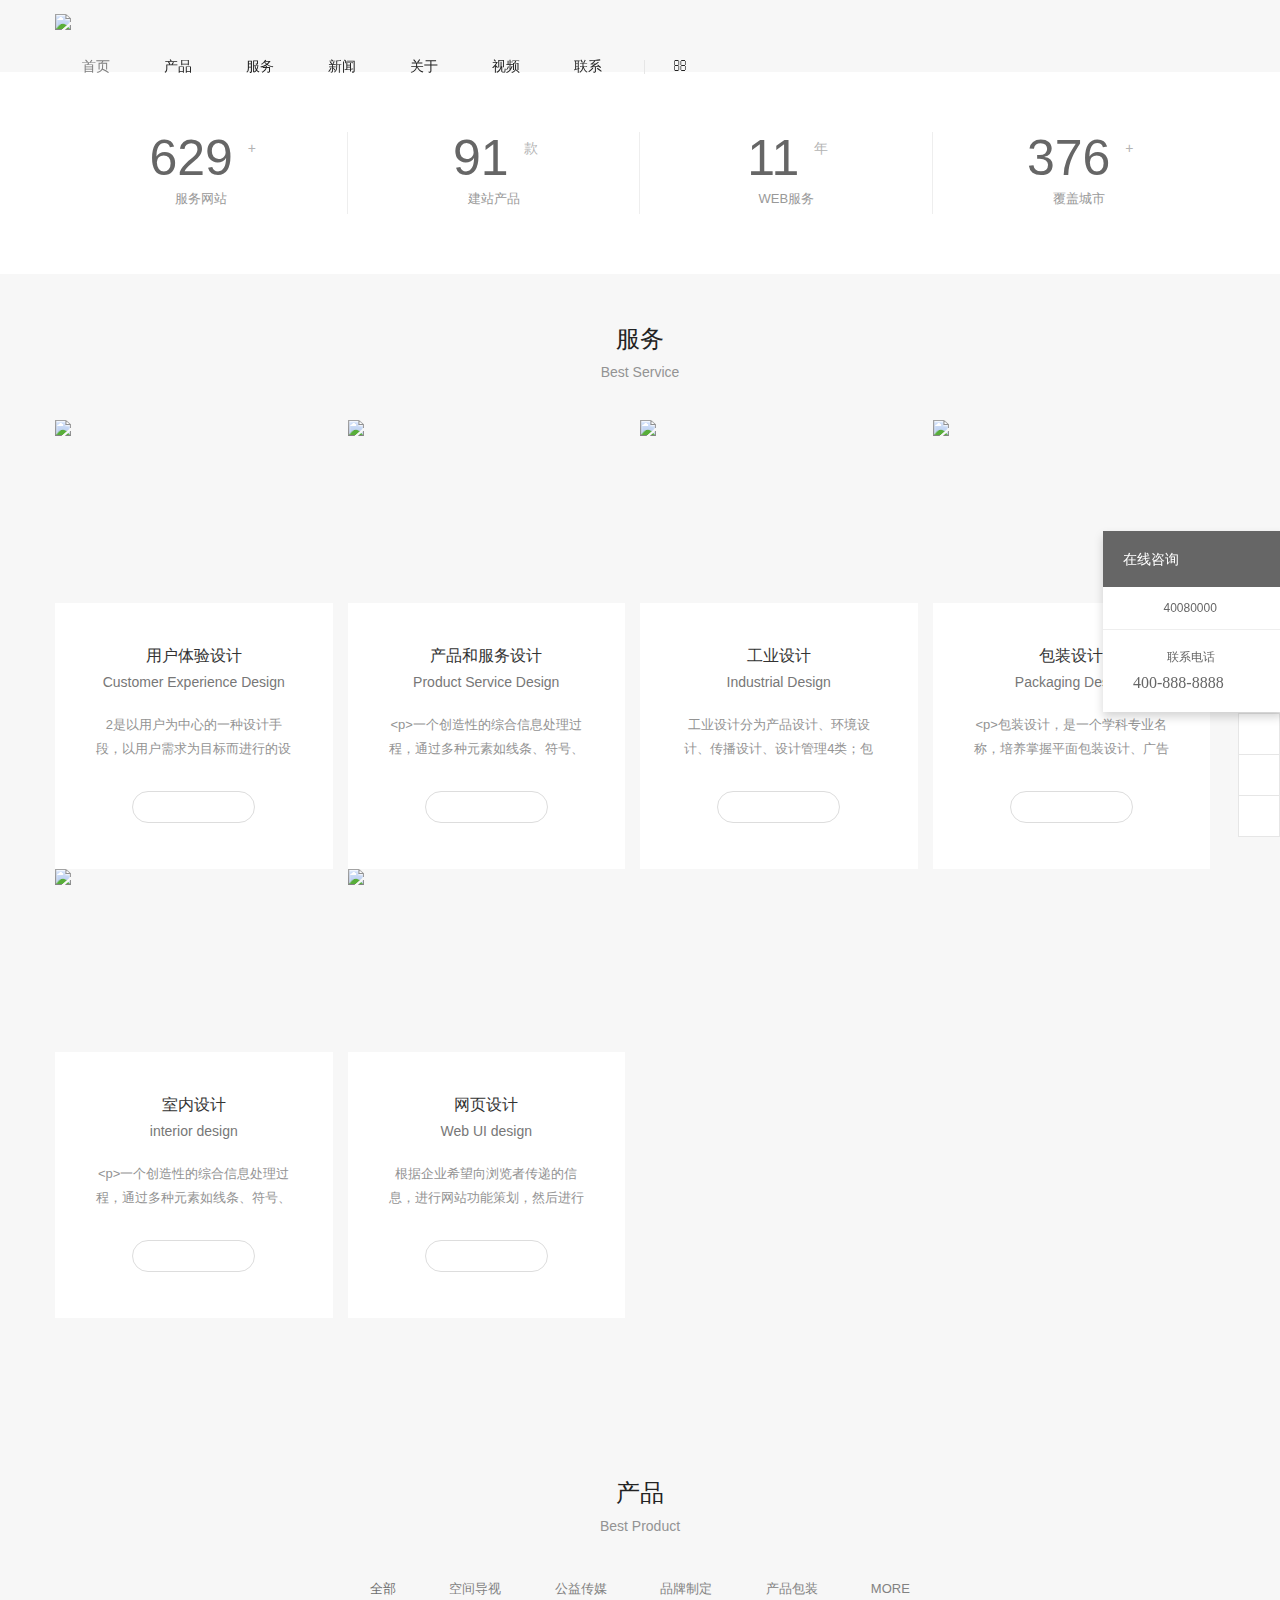
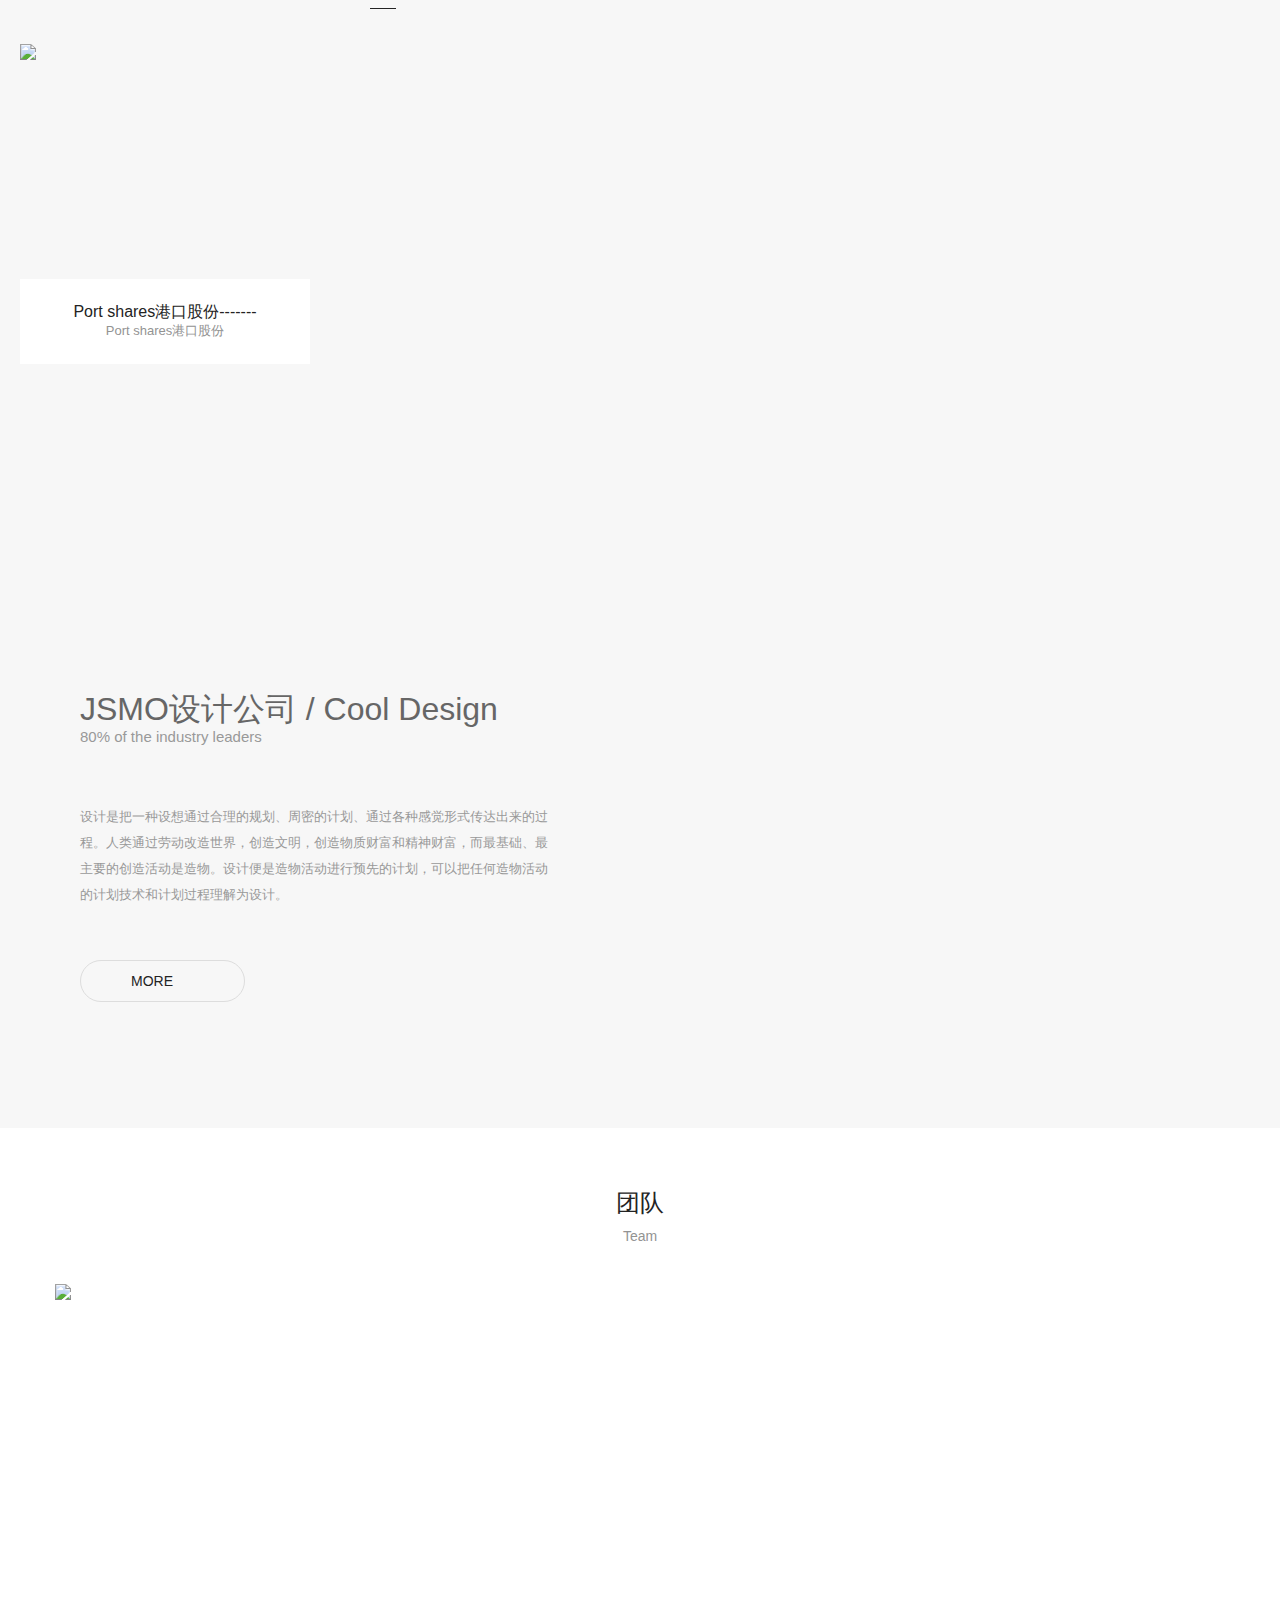
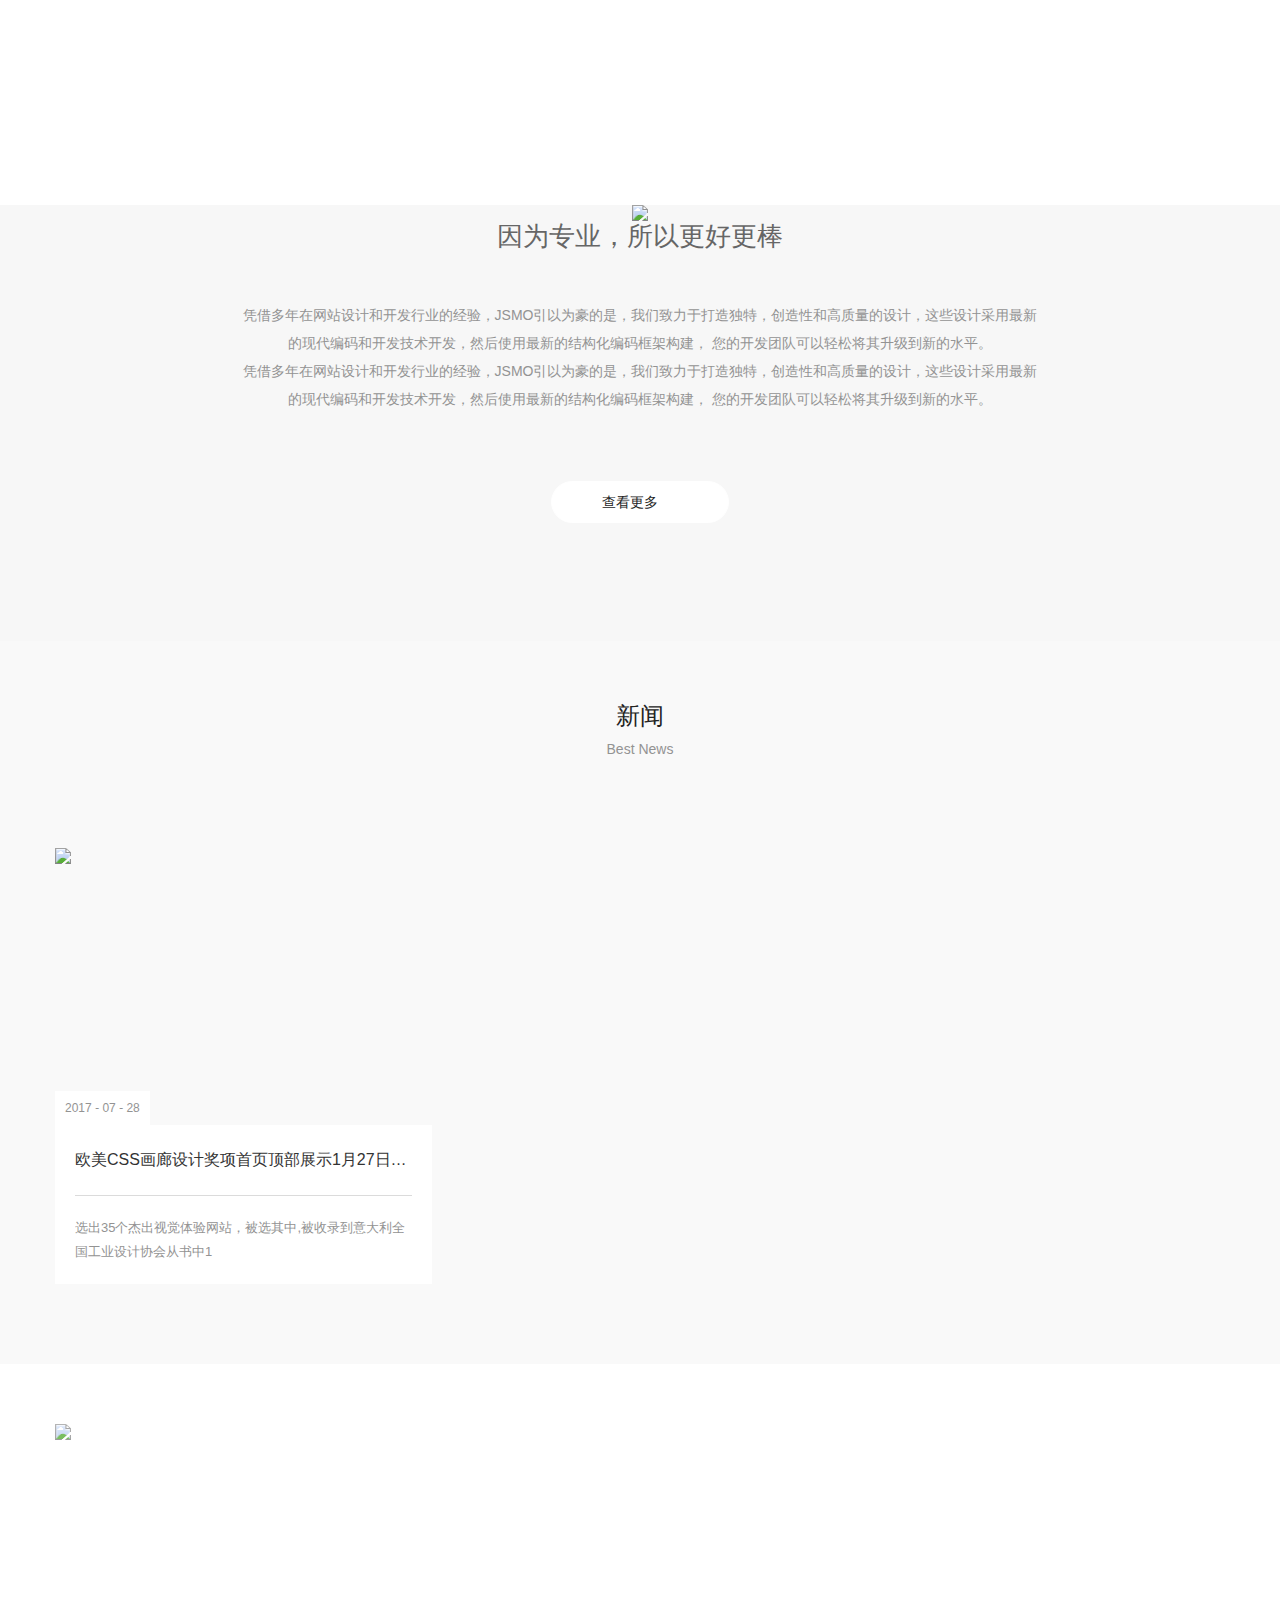
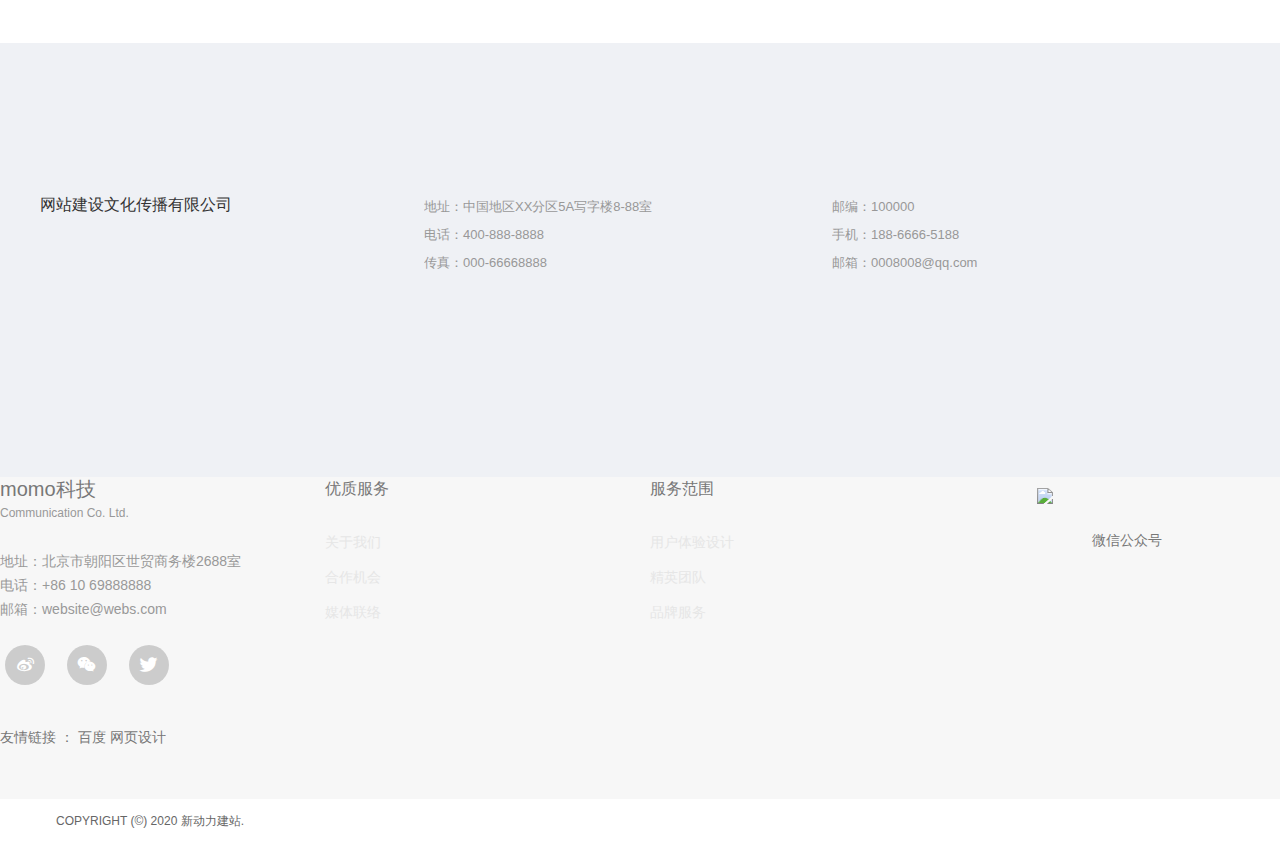
==== index.html @ f3428093 "first commit" ====
<!DOCTYPE html PUBLIC "-//W3C//DTD XHTML 1.0 Transitional//EN" "http://www.w3.org/TR/xhtml1/DTD/xhtml1-transitional.dtd">
<html xmlns="http://www.w3.org/1999/xhtml" class="agent-pc theme-w theme-wgreen">

<head>
	<meta charset="utf-8">
	<meta name="renderer" content="webkit">
	<meta http-equiv="X-UA-Compatible" content="IE=edge,chrome=1">
	<title>网站建设，响应式网站制作，微信小程序，360全景制作，720高空全景制作 - 新动力建站</title>
	<meta name="keywords" content="网站建设，响应式网站制作，微信小程序，360全景制作，720高空全景制作">
	<meta name="description" content="专注互联网应用十余载，网站建设，网页设计，企业微信应用小程序对接，房地产专业领域数字展厅，科技引领企业质的提升">
	<meta name="author" content="YY-MO">
	<meta name="viewport" content="width=device-width, initial-scale=1.0, maximum-scale=1.0, user-scalable=0">
	<meta content="yes" name="apple-mobile-web-app-capable" />
	<meta content="black" name="apple-mobile-web-app-status-bar-style" />
	<meta name="format-detection" content="telephone=no" />
	<!-- <script type="text/javascript" src="//code.uemo.net/script/jquery.min.js"></script> -->
	<link rel="stylesheet" type="text/css" href="./lib/editorPageStyle.css">
    <link rel="stylesheet" type="text/css" href="./lib/lib2.css">
    <link rel="stylesheet" type="text/css" href="./lib/style.17795.css">
    <link rel="stylesheet" type="text/css" href="./lib/des.17795.css">
</head>
<body id="longPage" class="gh0 longPage bodyindex">
	<div class="bodyMask"></div>
	<div id="header">
		<div class="wrapper">
			<div class="content">
				<div id="headTop">
					<a href="index.html" id="logo">
						<img src="images/logo.png" height="44" />
					</a>
					<div id="navWrapper">
						<div class="content">
							<ul class="nav movedx">
								<li class="navitem"> 
									<a class="active" href="index.html">
										<span>首页</span>
									</a>
								</li>
								<li class="navitem"> 
									<a href="product.html">
										<span>产品</span> 
									</a>
								</li>
								<li class="navitem"> 
									<a href="server.html">
										<span>服务</span> 
									</a>
								</li>
								<li class="navitem"> 
									<a href="news.html">
										<span>新闻</span> 
									</a>
								</li>
								<li class="navitem"> 
									<a href="javascript:;" > 
										<span>关于</span> 
										<i class="fa fa-angle-down"></i>
									</a>
									<ul class="subnav">
										<li> 
											<a href="about.html">关于</a>
										</li>
										<li> 
											<a href="about.html">团队</a>
										</li>
										<li> 
											<a href="about.html">合作伙伴</a>
										</li>
									</ul>
								</li>
								<li class="navitem"> 
									<a href="video.html">
										<span>视频</span> 
									</a>
								</li>
								<li class="navitem"> 
									<a href="javascript:;"> 
										<span data-title="联系">联系</span> 
										<i class="fa fa-angle-down"></i>
									</a>
									<ul class="subnav">
										<li> 
											<a href="contact.html">联系我们</a>
										</li>
									</ul>
								</li>
							</ul>
							<div id="search-nav" class="searchGroup oldSearch">
								<div class="search_wrap">
									<div class="searchOnOff">
										<i class="fa fa-search"></i>
									</div>
									<div class="searchBox">
										<div class="searchFormGroup">
											<input 
												type="text" 
												aria-label="搜索" 
												placeholder="搜索" 
												autocorrect="off"
												autocapitalize="off" 
												autocomplete="off" 
												spellcheck="false" />
											<div class="searchSub">
												<span>搜索</span>
												<i class="fa fa-search"></i>
											</div>
										</div>
										<div class="searchClose">
											<i class="fa fa-times" aria-hidden="true"></i>
										</div>
									</div>
								</div>
							</div>
						</div>
					</div>
					<div class="clear"></div>
				</div>
			</div>
		</div>
	</div>
	<div id="sitecontent" class="ff_sitecontent">
		<script>
			var searchAddr = window.location.origin + '/search/s/';
			function jumpToSearch($el) {
				var searchInfor = encodeURIComponent(encodeURIComponent($el.val())) + '/';
				window.open(searchAddr + searchInfor);
			}
			$('.searchGroup .searchSub').click(function () {
				jumpToSearch($(this).parent().find('input'));
				return false;
			});

			$('.searchGroup input').on({
				'keydown': function (ev) {
					if (ev.keyCode == 13) {
						jumpToSearch($(this));
					}
				},
				'blur': function () {
					var _this = this;
					setTimeout(function() {
						$(_this).val("");
					}, 200);
				}
			});
		</script>

		<div id="indexPage" class="ff_indexPage">
			<div id="topSlider" class="ff_topSlider mslider module">
				<div class="content_wrapper">
					<div class="content_list owl-carousel owl-theme">
						<div class="item_block">
							<div class="item_bg image"
								data-thumb="//resources.jsmo.xin/templates/upload/17795/201910/1571635712261_80x80.jpg"
								style="background-image:url(//resources.jsmo.xin/templates/upload/17795/201910/1571635712261.jpg)">
							</div>
						</div>
					</div>
					<div class="clear"></div>
				</div>
			</div>
			<div class="mcounter module">
				<div class="bgmask"></div>
				<div id="counterBgdx" style="position:absolute; width:100%; height:100%"></div>
				<div class="module_container">
					<div class="container_content">
						<ul class="content_list">
							<li>
								<div>
									<p class="number">
										<span class="counterDX" >629</span>
										<span class="unit">+</span>
									</p>
									<p class="title">服务网站</p>
								</div>
							</li>
							<li>
								<div>
									<p class="number">
										<span class="counterDX">91</span>
										<span class="unit">款</span>
									</p>
									<p class="title">建站产品</p>
								</div>
							</li>
							<li>
								<div>
									<p class="number">
										<span class="counterDX" data-counter-value="11">11</span>
										<span class="unit">年</span>
									</p>
									<p class="title">WEB服务</p>
								</div>
							</li>
							<li>
								<div>
									<p class="number">
										<span class="counterDX" data-counter-value="376">376</span>
										<span class="unit">+</span>
									</p>
									<p class="title">覆盖城市</p>
								</div>
							</li>
						</ul>
						<div class="clear"></div>
					</div>
				</div>
			</div>

			<div class="mlist service module ff_slider">
				<div class="bgmask"></div>
				<div class="module_container">
					<div class="container_header wow">
						<p class="title">服务</p>
						<p class="subtitle">Best Service</p>
					</div>
					<div class="container_content">
						<div class="content_wrapper slider">
							<div class="content_list clearfix">
								<div id="item_block_0" class="item_block_0 item_block wow">
									<div class="item_index">01</div>
									<a href="//ugpmg5xg.mo5.line2.jsmo.xin/list/post/1301679/" class="item_box">
										<div 
											href="//ugpmg5xg.mo5.line2.jsmo.xin/list/post/1301679/"
											class="item_img"
											target="_blank">
											<img src="//resources.jsmo.xin/templates/upload/17795/201910/1571377527695.jpg" />
											<div class="item_mask"></div>
										</div>
										<div class="item_wrapper clearfix">
											<div class="item_info clearfix">
												<p class="title ellipsis">用户体验设计</p>
												<p class="subtitle ellipsis">Customer Experience Design</p>
											</div>
											<div class="item_des">
												<p class="description">
													2是以用户为中心的一种设计手段，以用户需求为目标而进行的设计。设计过程注重以用户为中心，用户体验的概念从开发的最早期就开始进入整个流程，并贯穿始终
												</p>
											</div>
											<span href="//ugpmg5xg.mo5.line2.jsmo.xin/list/post/1301679/" class="details hide">
												MORE
												<i class="fa fa-angle-right"></i>
											</span>
										</div>
									</a>
								</div>
								<div id="item_block_1" class="item_block_1 item_block wow">
									<a href="//ugpmg5xg.mo5.line2.jsmo.xin/list/post/1301682/" class="item_box">
										<div href="//ugpmg5xg.mo5.line2.jsmo.xin/list/post/1301682/" class="item_img" target="_blank">
											<img src="//resources.jsmo.xin/templates/upload/17795/201910/1571378570504.jpg" />
											<div class="item_mask"></div>
										</div>
										<div class="item_wrapper clearfix">
											<div class="item_info clearfix">
												<p class="title ellipsis">产品和服务设计</p>
												<p class="subtitle ellipsis">Product Service Design</p>
											</div>
											<div class="item_des">
												<p class="description">
													&lt;p&gt;一个创造性的综合信息处理过程，通过多种元素如线条、符号、数字、色彩等方式的组合把产品的形状以平面或立体的形式展现出来。它是将人的某种目的或需要转换为一个具体的物理或工具的过程；是把一种计划、规划设想、问题解决的方法&lt;/p&gt;
												</p>
											</div>
											<span href="//ugpmg5xg.mo5.line2.jsmo.xin/list/post/1301682/"
												class="details hide">
												MORE<i class="fa fa-angle-right" aria-hidden="true"></i>
											</span>
										</div>
									</a>
								</div>
								<div id="item_block_2" class="item_block_2 item_block wow">
									<a href="//ugpmg5xg.mo5.line2.jsmo.xin/list/post/1301681/" class="item_box">
										<div href="//ugpmg5xg.mo5.line2.jsmo.xin/list/post/1301681/" class="item_img" target="_blank">
											<img src="//resources.jsmo.xin/templates/upload/17795/201910/1571378965684.jpg" />
											<div class="item_mask"></div>
										</div>
										<div class="item_wrapper clearfix">
											<div class="item_info clearfix">
												<p class="title ellipsis">工业设计</p>
												<p class="subtitle ellipsis">Industrial Design</p>
											</div>
											<div class="item_des">
												<p class="description">
													工业设计分为产品设计、环境设计、传播设计、设计管理4类；包括造型设计、机械设计、电路设计、服装设计、环境规划、室内设计、建筑设计、UI设计、平面设计、包装设计、广告设计、动画设计、展示设计
												</p>
											</div>
											<span href="//ugpmg5xg.mo5.line2.jsmo.xin/list/post/1301681/"
												class="details hide">
												MORE<i class="fa fa-angle-right" aria-hidden="true"></i>
											</span>
										</div>
									</a>
								</div>
								<div id="item_block_3" class="item_block_3 item_block wow">
									<a href="//ugpmg5xg.mo5.line2.jsmo.xin/list/post/1301680/" class="item_box">
										<div href="//ugpmg5xg.mo5.line2.jsmo.xin/list/post/1301680/" class="item_img" target="_blank">
											<img src="//resources.jsmo.xin/templates/upload/17795/201910/157137902119.jpg" />
											<div class="item_mask"></div>
										</div>
										<div class="item_wrapper clearfix">
											<div class="item_info clearfix">
												<p class="title ellipsis">包装设计</p>
												<p class="subtitle ellipsis">Packaging Design</p>
											</div>
											<div class="item_des">
												<p class="description">
													&lt;p&gt;包装设计，是一个学科专业名称，培养掌握平面包装设计、广告艺术设计领域的专业知识及专业技能的人才。经济全球化的今天，包装与商品已融为一体&lt;/p&gt;
												</p>
											</div>
											<span href="//ugpmg5xg.mo5.line2.jsmo.xin/list/post/1301680/"
												class="details hide">
												MORE<i class="fa fa-angle-right" aria-hidden="true"></i>
											</span>
										</div>
									</a>
								</div>
								<div id="item_block_4" class="item_block_4 item_block wow" style="animation-delay:.1s">
									<div class="item_index">05</div>
									<a href="//ugpmg5xg.mo5.line2.jsmo.xin/list/post/1301683/" class="item_box">
										<div href="//ugpmg5xg.mo5.line2.jsmo.xin/list/post/1301683/" class="item_img"
											target="_blank">
											<img
												src="//resources.jsmo.xin/templates/upload/17795/201910/1571379109758.jpg" />
											<div class="item_mask"></div>
										</div>
										<div class="item_wrapper clearfix">
											<div class="item_info clearfix">
												<p class="title ellipsis">室内设计</p>
												<p class="subtitle ellipsis">interior design</p>
											</div>
											<div class="item_des">
												<p class="description">
													&lt;p&gt;一个创造性的综合信息处理过程，通过多种元素如线条、符号、数字、色彩等方式的组合把产品的形状以平面或立体的形式展现出来。它是将人的某种目的或需要转换为一个具体的物理或工具的过程；是把一种计划、规划设想、问题解决的方法&lt;/p&gt;
												</p>
											</div>
											<span href="//ugpmg5xg.mo5.line2.jsmo.xin/list/post/1301683/" class="details hide">
												MORE<i class="fa fa-angle-right"></i>
											</span>
										</div>
									</a>
								</div>
								<div id="item_block_5" class="item_block_5 item_block wow">
									<a href="//ugpmg5xg.mo5.line2.jsmo.xin/list/post/1301684/" class="item_box">
										<div href="//ugpmg5xg.mo5.line2.jsmo.xin/list/post/1301684/" class="item_img" target="_blank">
											<img src="//resources.jsmo.xin/templates/upload/17795/201910/1571379241864.jpg" />
											<div class="item_mask"></div>
										</div>
										<div class="item_wrapper clearfix">
											<div class="item_info clearfix">
												<p class="title ellipsis">网页设计</p>
												<p class="subtitle ellipsis">Web UI design</p>
											</div>
											<div class="item_des">
												<p class="description">
													根据企业希望向浏览者传递的信息，进行网站功能策划，然后进行的页面设计美化工作。作为企业对外宣传物料的其中一种，精美的网页设计，对于提升企业的互联网品牌形象至关重要
												</p>
											</div>
											<span href="//ugpmg5xg.mo5.line2.jsmo.xin/list/post/1301684/"
												class="details hide">
												MORE<i class="fa fa-angle-right" aria-hidden="true"></i>
											</span>
										</div>
									</a>
								</div>
							</div>
						</div>
					</div>
					<div class="clear"></div>
				</div>
			</div>

			<div class="mlist project module ff_noSlider">
				<div class="bgmask"></div>
				<div class="module_container">
					<div class="container_header wow">
						<p class="title">产品</p>
						<p class="subtitle">Best Product</p>
					</div>
					<div class="container_category wow movedx">
						<a href="//ugpmg5xg.mo5.line2.jsmo.xin/list/id/255931/" class="active">
							<span>全部</span>
						</a>
						<a href="//ugpmg5xg.mo5.line2.jsmo.xin/list/id/255932/">
							<span>空间导视</span>
						</a>
						<a href="//ugpmg5xg.mo5.line2.jsmo.xin/list/id/255933/">
							<span>公益传媒</span>
						</a>
						<a href="//ugpmg5xg.mo5.line2.jsmo.xin/list/id/255934/">
							<span>品牌制定</span>
						</a>
						<a href="//ugpmg5xg.mo5.line2.jsmo.xin/list/id/255935/">
							<span>产品包装</span>
						</a>
						<a href="//ugpmg5xg.mo5.line2.jsmo.xin/list/id/255931/" class="ff_more"><span>MORE</span></a>
					</div>
					<div class="container_content">
						<div class="content_wrapper">
							<div class="content_list clearfix">
								<div id="item_block_0" class="item_block_0 item_block wow">
									<a href="//ugpmg5xg.mo5.line2.jsmo.xin/list/post/1301688/" class="item_box">
										<div href="//ugpmg5xg.mo5.line2.jsmo.xin/list/post/1301688/" class="item_img" target="_blank">
											<img src="//resources.jsmo.xin/templates/upload/17795/201910/1571370249788.jpg" />
											<div class="item_mask"></div>
											<div class="item_icon hide">
												<div class="PostImage">
													<i class="fa fa-link" aria-hidden="true"></i>
													<div class="item_icon_bg"></div>
												</div>
											</div>
										</div>
										<div class="item_wrapper clearfix">
											<div class="item_info clearfix">
												<p class="title ellipsis">Port shares港口股份-------</p>
												<p class="subtitle ellipsis">Port shares港口股份</p>
											</div>
										</div>
									</a>
								</div>
							</div>
						</div>
					</div>
					<div class="clear"></div>
				</div>
			</div>

			<div class="mcustomize module horizontal tlir">
				<div class="bgmask"></div>
				<div class="module_container">
					<div class="container_header wow animated hide">
						<p class="title">JSMO设计公司 / Cool Design</p>
						<p class="subtitle">80% of the industry leaders</p>
					</div>
					<div class="container_content">
						<div class="contentbody">
							<div class="wrapper">
								<div class="header wow">
									<p class="title">JSMO设计公司 / Cool Design</p>
									<p class="subtitle">80% of the industry leaders</p>
								</div>
								<div class="description wow">
									<p><br /></p>
									<p>设计是把一种设想通过合理的规划、周密的计划、通过各种感觉形式传达出来的过程。人类通过劳动改造世界，创造文明，创造物质财富和精神财富，而最基础、最主要的创造活动是造物。设计便是造物活动进行预先的计划，可以把任何造物活动的计划技术和计划过程理解为设计。
									</p>
									<p><br /></p>
									<p><br /></p>
									<p><a href="http://www.baidu.com" target="_self" class="more">MORE</a></p>
									<p><br /></p>
								</div>
							</div>
						</div>

						<div class="mediabody wow">
							<a target="_blank" href="http://mo005-1872.mo5.line1.jsmo.xin/list/post/39699/">
								<div class="image" style="background-image:url(//resources.jsmo.xin/templates/upload/17795/201910/1570762410305.png)">
								</div>
								<div class="mask"></div>
								<div class="link_icon">
									<i class="fa fa-link" aria-hidden="true"></i>
								</div>
							</a>
						</div>
						<div class="clear"></div>
					</div>
				</div>

			</div>

			<div class="mlist team module ff_noSlider">
				<div class="bgmask"></div>
				<div class="module_container">
					<div class="container_header wow">
						<p class="title">团队</p>
						<p class="subtitle">Team</p>
					</div>
					<div class="container_content">
						<div class="content_wrapper">
							<div class="content_list clearfix">
								<div id="item_block_0" class="item_block_0 item_block wow">
									<a href="//ugpmg5xg.mo5.line2.jsmo.xin/list/post/1301603/" class="item_box">
										<div href="//ugpmg5xg.mo5.line2.jsmo.xin/list/post/1301603/" class="item_img" target="_blank">
											<img src="//resources.jsmo.xin/templates/upload/17795/201910/1571382332659.jpg" />
											<div class="item_mask"></div>
										</div>
										<div class="item_wrapper clearfix">
											<div class="item_info clearfix">
												<p class="title ellipsis">萨玛-Sam</p>
												<p class="subtitle ellipsis">网页设计师</p>
											</div>
											<div class="item_des">
												<p class="description">
													精通Photoshop，Coreldraw,Frontpage,Dreamweaver等多项网页设计工具的网页设计人员。网页设计师可以将平面设计中的审美观点套用到网站设计上面来
												</p>
											</div>
										</div>
									</a>
								</div>
							</div>
						</div>
					</div>
					<div class="clear"></div>
				</div>
			</div>

			<div class="mcustomize module bgShow bgParallax initlayout">
				<div class="bgmask"></div>
				<div class="module_container">
					<div class="container_header wow animated hide">
						<p class="title">因为专业，所以更好更棒</p>
						<p class="subtitle"></p>
					</div>
					<div class="container_content">
						<div class="contentbody">
							<div class="wrapper">
								<div class="header wow">
									<p class="title">因为专业，所以更好更棒</p>
								</div>

								<div class="description wow">
									<p style="text-align: center;">
										凭借多年在网站设计和开发行业的经验，JSMO引以为豪的是，我们致力于打造独特，创造性和高质量的设计，这些设计采用最新的现代编码和开发技术开发，然后使用最新的结构化编码框架构建，
										您的开发团队可以轻松将其升级到新的水平。<br /></p>
									<p style="text-align: center;">
										凭借多年在网站设计和开发行业的经验，JSMO引以为豪的是，我们致力于打造独特，创造性和高质量的设计，这些设计采用最新的现代编码和开发技术开发，然后使用最新的结构化编码框架构建，
										您的开发团队可以轻松将其升级到新的水平。</p>
									<p><br /></p>
									<p style="text-align: center;"><a href="http://www.baidu.com" target="_self"
											class="more"><span style="font-size: 14px;">查看更多</span></a></p>
									<p><br /></p>
								</div>
							</div>
						</div>
						<div class="mediabody wow">
							<img src="//resources.jsmo.xin/templates/upload/17795/201910/1570771808868.png" />
						</div>
						<div class="clear"></div>
					</div>
				</div>
			</div>

			<div class="mlist news module ff_noSlider">
				<div class="bgmask"></div>
				<div class="module_container">
					<div class="container_header wow">
						<p class="title">新闻</p>
						<p class="subtitle">Best News</p>
					</div>
					<div class="container_content">
						<div class="content_wrapper">
							<div class="content_list clearfix">
								<div id="item_block_0" class="item_block_0 item_block wow" style="animation-delay:.0s">
									<div class="item_index">01</div>
									<a href="//ugpmg5xg.mo5.line2.jsmo.xin/list/post/1301551/" class="item_box">
										<div href="//ugpmg5xg.mo5.line2.jsmo.xin/list/post/1301551/" class="item_img" target="_blank">
											<img src="//resources.jsmo.xin/templates/upload/17795/201910/1571379375115.jpg" />
											<div class="item_mask"></div>
										</div>
										<div class="item_wrapper clearfix">
											<div class="item_info clearfix">
												<div class="date_wrap">
													<span class="year">2017</span>
													<i class="time-connect">-</i>
													<span class="m">07</span>
													<i class="time-connect">-</i>
													<span class="d">28</span>
												</div>
												<p class="title ellipsis">欧美CSS画廊设计奖项首页顶部展示1月27日的最佳设计作品</p>
											</div>
											<div class="item_des">
												<p class="description">选出35个杰出视觉体验网站，被选其中,被收录到意大利全国工业设计协会从书中1</p>
											</div>
											<span href="//ugpmg5xg.mo5.line2.jsmo.xin/list/post/1301551/" class="details hide">
												MORE<i class="fa fa-angle-right" aria-hidden="true"></i>
											</span>
										</div>
									</a>
								</div>
							</div>
						</div>
					</div>
					<div class="clear"></div>
				</div>
			</div>

			<div class="mlist imagelink module ff_noSlider">
				<div class="bgmask"></div>
				<div class="module_container">
					<div class="container_content">
						<div class="content_wrapper">
							<ul class="content_list">
								<li id="item_block_0" class="item_block wow">
									<a class="item_img" title="JQUERY">
										<div class="item_box" target="_blank">
											<img src="//resources.jsmo.xin/templates/upload/17795/201910/157138358484.png" />
										</div>
									</a>
								</li>
							</ul>
						</div>
					</div>
					<div class="clear"></div>
				</div>
			</div>


			<div id="mcontact" class="mcontact module" style="
    background-position: initial;background-size: cover;background-repeat: no-repeat; 
   ">
				<div class="module_container">
					<div class="container_header wow">
						<p class="title">联系</p>
						<p class="subtitle">Contact</p>
					</div>
					<div class="container_content">
						<div class="content_wrapper">
							<div id="contactlist" class="contactlist">
								<div id="contactinfo" class="contactinfo wow">
									<h3 class="ellipsis contact_name">网站建设文化传播有限公司</h3>
									<p class="ellipsis contact_add">地址：中国地区XX分区5A写字楼8-88室</p>
									<p class="ellipsis contact_zip">邮编：100000</p>
									<p class="ellipsis contact_tel">电话：400-888-8888</p>
									<p class="ellipsis contact_mob">手机：188-6666-5188</p>
									<p class="ellipsis contact_fax">传真：000-66668888</p>
									<p class="ellipsis contact_eml">邮箱：0008008@qq.com</p>
									<div class="ff_social"><a class="fl" target="_blank" href="http://weibo.com/web"><i
												class="fa fa-weibo"></i></a><a class="fl" target="_blank"
											href="tencent://message/?uin=&Site=uelike&Menu=yes"><i
												class="fa fa-qq"></i></a> <a id="mpbtn" class="fl" target="_blank"
											href="//resources.jsmo.xin/templates/upload/1/201508/1438424052624.jpg"><i
												class="fa fa-weixin"></i></a></div>
								</div>
								<div id="contactform" class="contactform wow">
									<form
										action="//ugpmg5xg.mo5.line2.jsmo.xin/service/message?form_token=5eb50d3410011"
										method="post">
										<p class="contactform_name">
											<input type="text" class="inputtxt" name="name" placeholder="姓名"
												autocomplete="off" />
										</p>
										<p class="contactform_eml">
											<input type="text" class="inputtxt" name="email" placeholder="邮箱"
												autocomplete="off" />
										</p>
										<p class="contactform_tel">
											<input type="text" class="inputtxt" name="tel" placeholder="电话"
												autocomplete="off" />
										</p>
										<p class="contactform_content">
											<textarea class="inputtxt" name="content" placeholder="内容"
												autocomplete="off"></textarea>
										</p>
										<p class="contactform_submit">
											<input class="inputtxt submit" type="submit" value="提交" />
										</p>
									</form>
								</div>
								<div class="clear"></div>
							</div>
						</div>
					</div>
				</div>
			</div>
		</div>
		<div class="page_contect_editor">
			<div id="page_body_editor-wrapper" class="page_body_editor-wrapper">
				<div id="qVbFbFqOoERrDiWq" class="layout_group">
					<section class="layout_limit_wrapper">
						<section class="layout_container">
							<section class="layout_body">
								<section id="IxbbDpsNGCaqQjFf" class="layout">
									<div class="layout-margin_placeholder_top">

									</div>
									<section class="row">
										<section id="pqesBEyMrEfrkAtv" class="col editor_wrapper col-25">
											<!---->
											<section class="editor ck-content">
												<p>
													<span class="text-20" style="font-size:20px;">
														<span>momo科技</span>
													</span>
												</p>
												<p>
													<span class="text-12" style="font-size:12px;">
														<span style="color:hsl(0,0%,60%);">
															Communication Co. Ltd.
														</span>
													</span>
												</p>
												<p>&nbsp;</p>
												<p><span style="color:hsl(0,0%,60%);">地址：北京市朝阳区世贸商务楼2688室</span></p>
												<p><span style="color:hsl(0,0%,60%);">电话：+86 10 69888888</span></p>
												<p><span style="color:hsl(0,0%,60%);">邮箱：website@webs.com</span></p>
												<p>&nbsp;</p>
												<figure class="media">
													<div class="ck_share ck_share_style_one ck_share_theme_black ck_share_pos_left">
														<section 
															class="ck-share-container">
															<a href="http://www.weibo.com" target="_blank" class="ck-share-item ck-share-type-weibo">
																<i class="ifont ifont-weibo"></i>
																<span class="ck-editor-name"></span>
															</a>
															<a
																href="http://resources.jsmo.xin/templates/upload/15415/201908/1567074726390.png"
																target="_blank"
																class="ck-share-item ck-share-type-weixin">
																<i class="ifont ifont-weixin"></i>
																<span class="ck-editor-name"></span>
															</a>
															<a href="http://www.twitter.com" target="_blank"
																class="ck-share-item ck-share-type-twitter2">
																<i class="ifont ifont-twitter_icon2"></i>
																<span class="ck-editor-name"></span>
															</a>
														</section>
													</div>
												</figure>
											</section>
										</section>
										<span class="col_space" style="width: 20px;"></span>
										<section id="EfXGlBiOdwFICnVn" class="col editor_wrapper col-25">
											<!---->
											<section class="editor ck-content">
												<p><span class="text-16" style="font-size:16px;">优质服务</span></p>
												<p>&nbsp;</p>
												<p>
													<a class="normal_link" href="http://www.baidu.com" target="_blank">
														<span style="line-height:2.5;">
															<span style="color:hsl(0,0%,90%);">关于我们</span>
														</span>
													</a>
												</p>
												<p>
													<a class="normal_link" href="http://www.baidu.com" target="_blank">
														<span style="line-height:2.5;">
															<span style="color:hsl(0,0%,90%);">合作机会</span>
														</span>
													</a>
												</p>
												<p>
													<a class="normal_link" href="http://www.baidu.com" target="_blank">
														<span style="line-height:2.5;">
															<span style="color:hsl(0,0%,90%);">媒体联络</span>
														</span>
													</a>
												</p>
											</section>
										</section>
										<span class="col_space" style="width: 20px;"></span>
										<section id="GvGvaCikLFHCpvmC" class="col editor_wrapper col-25">
											<!---->
											<section class="editor ck-content">
												<p><span class="text-16" style="font-size:16px;">服务范围</span></p>
												<p>&nbsp;</p>
												<p>
													<a class="normal_link" href="http://www.baidu.com" target="_blank">
														<span style="line-height:2.5;">
															<span style="color:hsl(0,0%,90%);">用户体验设计</span>
														</span>
													</a>
												</p>
												<p>
													<a class="normal_link" href="http://www.baidu.com" target="_blank">
														<span style="line-height:2.5;">
															<span style="color:hsl(0,0%,90%);">精英团队</span>
														</span>
													</a>
												</p>
												<p>
													<a class="normal_link" href="http://www.baidu.com" target="_blank">
														<span style="line-height:2.5;">
															<span style="color:hsl(0,0%,90%);">品牌服务</span>
														</span>
													</a>
												</p>
											</section>
										</section>
										<span class="col_space" style="width: 20px;"></span>
										<section id="qlJcthNFMylEylfo" class="col editor_wrapper col-25">
											<!---->
											<section class="editor ck-content">
												<figure class="table" data-border="true">
													<table>
														<tbody>
															<tr>
																<td>&nbsp;</td>
																<td colspan="4">
																	<figure class="image"><img
																			src="http://resources.jsmo.xin/templates/upload/15415/201908/1567074726390.png">
																	</figure>
																	<p style="text-align:center;">&nbsp;</p>
																	<p style="text-align:center;">微信公众号</p>
																</td>
																<td>&nbsp;</td>
															</tr>
														</tbody>
													</table>
												</figure>
											</section>
										</section>
									</section>
									<div class="layout-margin_placeholder_bottom" style="padding-top: 40px;"></div>
								</section>
								<section id="qIljZtQDEJLVafKR" data-type-detail="custom" data-justify_center="left"
									data-align_center="top" class="layout">
									<div class="layout-margin_placeholder_top" style="padding-top: 0px;"></div>
									<section data-animate="1" data-key="" data-col="100" data-stick-parent=""
										class="row" style="width: 100%;">
										<section id="POcsFhsVDesdUiGN" class="col editor_wrapper col-100">
											<!---->
											<section class="editor ck-content">
												<p>友情链接 ：
													<a class="normal_link" href="http://www.baidu.com" target="_blank">
														百度
													</a>
													<a class="normal_link" href="http://www.baidu.com" target="_blank">
														网页设计
													</a>
												</p>
											</section>
										</section>
									</section>
									<div class="layout-margin_placeholder_bottom" style="padding-top: 50px;"></div>
								</section>
							</section>
						</section>
					</section>
				</div>
			</div>
		</div>
	</div>
	<div id="footer">
		<p>
			<span class="ellipsis">
				COPYRIGHT (©) 2020 新动力建站.
			</span>
		</p>
	</div>
	<div id="shares">
		<a href="http://service.weibo.com/share/share.php?appkey=3206975293&" target="_blank" id="sweibo">
			<i class="fa fa-weibo"></i>
		</a>
		<a href="javacript:;" id="sweixin">
			<i class="fa fa-mobile"></i>
		</a>
		<a href="javascript:;" id="gotop">
			<i class="fa fa-angle-up"></i>
		</a>
	</div>
	<div class="fixed" id="fixed_weixin">
		<div class="fixed-container">
			<div id="qrcode"></div>
			<p>扫描二维码分享到微信</p>
		</div>
	</div>
	<div id="online_open">
		<i class="fa fa-comments-o"></i>
	</div>
	<div id="online_lx">
		<div id="olx_head">在线咨询
			<i class="fa fa-times fr" id="online_close"></i>
		</div>
		<ul id="olx_qq">
			<li>
				<a href="tencent://message/?uin=40080000&Site=uelike&Menu=yes">
					<i class="fa fa-qq"></i>40080000
				</a>
			</li>
		</ul>
		<div id="olx_tel">
			<div>
				<i class="fa fa-phone"></i>联系电话
			</div>
			<p>
				400-888-8888<br />
			</p>
		</div>
	</div>
	<a id="openAssist" href="javascript:;">
		<i class="icon iconfont icon-add"></i>
	</a>
	<div id="assistBtn">
		<a href="javascript:;" onclick="$('html,body').scrollTop(0);return false;">
			<i class="fa fa-angle-up"></i>
		</a>
		<a class="_fa-tel" href="tel:400-888-8888">
			<i class="fa fa-phone"></i>
		</a>
		<a class="_fa-qq" href="mqqwpa://im/chat?chat_type=wpa&uin=&version=1">
			<i class="fa fa-qq"></i>
		</a>
	</div>
</body>
</html>
---- lib/editorPageStyle.css ----
@keyframes fadeIn {
    from {
        opacity: 0;
    }

    to {
        opacity: 1;
    }
}

@keyframes fadeInUp {
    from {
        -webkit-transform: translate3d(0, 100%, 0);
                transform: translate3d(0, 100%, 0);

        opacity: 0;
    }

    to {
        -webkit-transform: translate3d(0, 0, 0);
                transform: translate3d(0, 0, 0);

        opacity: 1;
    }
}

@keyframes fadeInRight {
    from {
        -webkit-transform: translate3d(100%, 0, 0);
                transform: translate3d(100%, 0, 0);

        opacity: 0;
    }

    to {
        -webkit-transform: translate3d(0, 0, 0);
                transform: translate3d(0, 0, 0);

        opacity: 1;
    }
}

@keyframes zoomIn {
    from {
        transform: scale3d(0.6, 0.6, 0.6);

        opacity: 0;
    }

    50% {
        opacity: 1;
    }
}

@keyframes fadeInLeft {
    from {
        -webkit-transform: translate3d(-100%, 0, 0);
                transform: translate3d(-100%, 0, 0);

        opacity: 0;
    }

    to {
        -webkit-transform: translate3d(0, 0, 0);
                transform: translate3d(0, 0, 0);

        opacity: 1;
    }
}

@keyframes zoomInUp {
    from {
        -webkit-transform: scale3d(0.1, 0.1, 0.1) translate3d(0, 1000px, 0);
                transform: scale3d(0.1, 0.1, 0.1) translate3d(0, 1000px, 0);
        -webkit-animation-timing-function: cubic-bezier(0.55, 0.055, 0.675, 0.19);
                animation-timing-function: cubic-bezier(0.55, 0.055, 0.675, 0.19);

        opacity: 0;
    }

    60% {
        -webkit-transform: scale3d(0.475, 0.475, 0.475) translate3d(0, -60px, 0);
                transform: scale3d(0.475, 0.475, 0.475) translate3d(0, -60px, 0);
        -webkit-animation-timing-function: cubic-bezier(0.175, 0.885, 0.32, 1);
                animation-timing-function: cubic-bezier(0.175, 0.885, 0.32, 1);

        opacity: 1;
    }
}

.zoomInUp {
    -webkit-animation-name: zoomInUp;
            animation-name: zoomInUp;
}

@keyframes zoomInDown {
    from {
        -webkit-transform: scale3d(0.1, 0.1, 0.1) translate3d(0, -1000px, 0);
                transform: scale3d(0.1, 0.1, 0.1) translate3d(0, -1000px, 0);
        -webkit-animation-timing-function: cubic-bezier(0.55, 0.055, 0.675, 0.19);
                animation-timing-function: cubic-bezier(0.55, 0.055, 0.675, 0.19);

        opacity: 0;
    }

    60% {
        -webkit-transform: scale3d(0.475, 0.475, 0.475) translate3d(0, 60px, 0);
                transform: scale3d(0.475, 0.475, 0.475) translate3d(0, 60px, 0);
        -webkit-animation-timing-function: cubic-bezier(0.175, 0.885, 0.32, 1);
                animation-timing-function: cubic-bezier(0.175, 0.885, 0.32, 1);

        opacity: 1;
    }
}

@keyframes zoomInLeft {
    from {
        -webkit-transform: scale3d(0.1, 0.1, 0.1) translate3d(-1000px, 0, 0);
                transform: scale3d(0.1, 0.1, 0.1) translate3d(-1000px, 0, 0);
        -webkit-animation-timing-function: cubic-bezier(0.55, 0.055, 0.675, 0.19);
                animation-timing-function: cubic-bezier(0.55, 0.055, 0.675, 0.19);

        opacity: 0;
    }

    60% {
        -webkit-transform: scale3d(0.475, 0.475, 0.475) translate3d(10px, 0, 0);
                transform: scale3d(0.475, 0.475, 0.475) translate3d(10px, 0, 0);
        -webkit-animation-timing-function: cubic-bezier(0.175, 0.885, 0.32, 1);
                animation-timing-function: cubic-bezier(0.175, 0.885, 0.32, 1);

        opacity: 1;
    }
}

@keyframes flip {
    from {
        -webkit-transform: perspective(400px) scale3d(1, 1, 1) translate3d(0, 0, 0) rotate3d(0, 1, 0, -360deg);
                transform: perspective(400px) scale3d(1, 1, 1) translate3d(0, 0, 0) rotate3d(0, 1, 0, -360deg);
        -webkit-animation-timing-function: ease-out;
                animation-timing-function: ease-out;
    }

    40% {
        -webkit-transform: perspective(400px) scale3d(1, 1, 1) translate3d(0, 0, 150px) rotate3d(0, 1, 0, -190deg);
                transform: perspective(400px) scale3d(1, 1, 1) translate3d(0, 0, 150px) rotate3d(0, 1, 0, -190deg);
        -webkit-animation-timing-function: ease-out;
                animation-timing-function: ease-out;
    }

    50% {
        -webkit-transform: perspective(400px) scale3d(1, 1, 1) translate3d(0, 0, 150px) rotate3d(0, 1, 0, -170deg);
                transform: perspective(400px) scale3d(1, 1, 1) translate3d(0, 0, 150px) rotate3d(0, 1, 0, -170deg);
        -webkit-animation-timing-function: ease-in;
                animation-timing-function: ease-in;
    }

    80% {
        -webkit-transform: perspective(400px) scale3d(0.95, 0.95, 0.95) translate3d(0, 0, 0) rotate3d(0, 1, 0, 0deg);
                transform: perspective(400px) scale3d(0.95, 0.95, 0.95) translate3d(0, 0, 0) rotate3d(0, 1, 0, 0deg);
        -webkit-animation-timing-function: ease-in;
                animation-timing-function: ease-in;
    }

    to {
        -webkit-transform: perspective(400px) scale3d(1, 1, 1) translate3d(0, 0, 0) rotate3d(0, 1, 0, 0deg);
                transform: perspective(400px) scale3d(1, 1, 1) translate3d(0, 0, 0) rotate3d(0, 1, 0, 0deg);
        -webkit-animation-timing-function: ease-in;
                animation-timing-function: ease-in;
    }
}

@keyframes rotateInUpLeft {
    from {
        -webkit-transform: rotate3d(0, 0, 1, 45deg);
                transform: rotate3d(0, 0, 1, 45deg);
        -webkit-transform-origin: left bottom;
                transform-origin: left bottom;

        opacity: 0;
    }

    to {
        -webkit-transform: translate3d(0, 0, 0);
                transform: translate3d(0, 0, 0);
        -webkit-transform-origin: left bottom;
                transform-origin: left bottom;

        opacity: 1;
    }
}

@keyframes rotateInUpRight {
    from {
        -webkit-transform: rotate3d(0, 0, 1, -90deg);
                transform: rotate3d(0, 0, 1, -90deg);
        -webkit-transform-origin: right bottom;
                transform-origin: right bottom;

        opacity: 0;
    }

    to {
        -webkit-transform: translate3d(0, 0, 0);
                transform: translate3d(0, 0, 0);
        -webkit-transform-origin: right bottom;
                transform-origin: right bottom;

        opacity: 1;
    }
}

body #page_body_editor-wrapper {
    word-wrap: break-word;
    /* word-break: word-break: break-wrod;; */
    word-break: break-word;
    hyphens: auto;

    color: #777;
}

body #page_body_editor-wrapper .layout_group {
    /* add */
    /* Arrows */
    /* Dots */
}

body #page_body_editor-wrapper .layout_group tbody {
    vertical-align: top;
}

body #page_body_editor-wrapper .layout_group p {
    display: block;

    margin: 0;
}

body #page_body_editor-wrapper .layout_group h1 {
    font-size: 2em;
    font-weight: bold;

    display: block;

    margin: 0;
}

body #page_body_editor-wrapper .layout_group h2 {
    font-size: 1.5em;
    font-weight: bold;

    display: block;

    margin: 0;
}

body #page_body_editor-wrapper .layout_group h3 {
    font-size: 1.17em;
    font-weight: bold;

    display: block;

    margin: 0;
}

body #page_body_editor-wrapper .layout_group blockquote {
    font-style: italic;

    overflow: hidden;

    margin-top: 0.9em;
    margin-bottom: 0.9em;
    margin-left: 0;
    padding-right: 1.5em;
    padding-left: 1.5em;

    border-left: 5px solid #ccc;
}

body #page_body_editor-wrapper .layout_group figure {
    position: relative;

    margin: 0;
}

body #page_body_editor-wrapper .layout_group figure.table {
    margin: 0 auto;
}

body #page_body_editor-wrapper .layout_group table {
    border-spacing: 0;
    border-collapse: collapse;

    border: 1px double rgba(211, 211, 211, 0.4);
}

body #page_body_editor-wrapper .layout_group table td {
    border: 1px solid transparent;
}

body #page_body_editor-wrapper .layout_group table td,
body #page_body_editor-wrapper .layout_group table th {
    min-width: 2em;
    padding: 0.8em;

    border-color: rgba(211, 211, 211, 0.4);
}

body #page_body_editor-wrapper .layout_group img {
    max-width: 100%;
}

body #page_body_editor-wrapper .layout_group video,
body #page_body_editor-wrapper .layout_group iframe {
    vertical-align: top;
}

body #page_body_editor-wrapper .layout_group .hide {
    display: none;
}

body #page_body_editor-wrapper .layout_group figcaption {
    display: none !important;
}

body #page_body_editor-wrapper .layout_group table {
    margin: 0 auto;
}

body #page_body_editor-wrapper .layout_group .table table th {
    background-color: transparent;
}

body #page_body_editor-wrapper .layout_group .hr {
    margin: 20px 0;

    border: none;
    border-top: 1px solid rgba(211, 211, 211, 0.4);
}

body #page_body_editor-wrapper .layout_group .hr.dash {
    border-top: 1px dotted rgba(211, 211, 211, 0.4);
}

body #page_body_editor-wrapper .layout_group table,
body #page_body_editor-wrapper .layout_group .f_table {
    table-layout: fixed;
}

body #page_body_editor-wrapper .layout_group .f_table,
body #page_body_editor-wrapper .layout_group .table,
body #page_body_editor-wrapper .layout_group table {
    width: 100%;
}

body #page_body_editor-wrapper .layout_group .table[data-border="true"] .f_table,
body #page_body_editor-wrapper .layout_group .table[data-border="true"] table {
    border: none;
}

body #page_body_editor-wrapper .layout_group .table[data-border="true"] .f_th,
body #page_body_editor-wrapper .layout_group .table[data-border="true"] .f_td,
body #page_body_editor-wrapper .layout_group .table[data-border="true"] th,
body #page_body_editor-wrapper .layout_group .table[data-border="true"] td {
    border: none;
}

body #page_body_editor-wrapper .layout_group hr.blank_block {
    margin: 0;

    border: none;
}

body #page_body_editor-wrapper .layout_group .table {
    display: table;

    margin: 0;
}

body #page_body_editor-wrapper .layout_group .table table {
    border-spacing: 0;
    border-collapse: collapse;

    border: 1px double rgba(211, 211, 211, 0.4);
}

body #page_body_editor-wrapper .layout_group .table table td,
body #page_body_editor-wrapper .layout_group .table table th {
    min-width: 2em;
    padding: 0.8em;

    border-color: rgba(211, 211, 211, 0.4);
}

body #page_body_editor-wrapper .layout_group .table table th {
    font-weight: 700;

    background: #fafafa;
}

body #page_body_editor-wrapper .layout_group blockquote {
    font-style: italic;

    overflow: hidden;

    margin-left: 0;
    padding-right: 1.5em;
    padding-left: 1.5em;

    border-left: 5px solid #ccc;
}

body #page_body_editor-wrapper .layout_group .image.ck-appear {
    animation: fadeIn 0.7s;
}

body #page_body_editor-wrapper .layout_group .image .ck-progress-bar {
    width: 0;
    height: 2px;

    transition: width 0.1s;

    background: #6cb5f9;
}

body #page_body_editor-wrapper .layout_group .image-style-align-left,
body #page_body_editor-wrapper .layout_group .image-style-align-right,
body #page_body_editor-wrapper .layout_group .image-style-side {
    max-width: 50%;
}

body #page_body_editor-wrapper .layout_group .image-style-side {
    float: right;

    margin-left: 1.5em;
}

body #page_body_editor-wrapper .layout_group .image-style-align-left {
    float: left;

    margin-right: 1.5em;
}

body #page_body_editor-wrapper .layout_group .image-style-align-center {
    margin-right: auto;
    margin-left: auto;
}

body #page_body_editor-wrapper .layout_group .image-style-align-right {
    float: right;

    margin-left: 1.5em;
}

body #page_body_editor-wrapper .layout_group .image {
    clear: both;

    margin: 1em 0;

    text-align: center;
}

body #page_body_editor-wrapper .layout_group .image > img {
    display: block;

    max-width: 100%;
    margin: 0 auto;
}

body #page_body_editor-wrapper .layout_group .image {
    position: relative;

    overflow: hidden;

    margin: 0;
}

body #page_body_editor-wrapper .layout_group .image.image-style-align-center {
    margin: auto;
}

body #page_body_editor-wrapper .layout_group .image .ck-progress-bar {
    position: absolute;
    top: 0;
    left: 0;
}

body #page_body_editor-wrapper .layout_group .image > figcaption {
    font-size: 0.75em;

    display: none !important;

    padding: 0.6em;

    color: #333;
    outline-offset: -1px;
    background-color: #f7f7f7;
}

body #page_body_editor-wrapper .layout_group a,
body #page_body_editor-wrapper .layout_group .normal_link {
    width: auto;

    transition: color 0.26s ease, background-color 0.26s ease, border-color 0.26s ease;
    vertical-align: bottom;
    text-decoration: none;
}

body #page_body_editor-wrapper .layout_group a[data-layout="1"],
body #page_body_editor-wrapper .layout_group .normal_link[data-layout="1"] {
    line-height: 44px;

    display: inline-block;
    overflow: hidden;

    box-sizing: border-box;
    min-width: 140px;
    height: 48px;
    padding: 0 35px;

    text-align: center;
    vertical-align: center;
    white-space: nowrap;
    text-decoration: none;
    text-overflow: ellipsis;

    color: #333;
    border-width: 2px;
    border-style: solid;
    border-color: transparent;
    background: #f0f0f0;
}

body #page_body_editor-wrapper .layout_group a[data-layout="2"],
body #page_body_editor-wrapper .layout_group .normal_link[data-layout="2"] {
    line-height: 44px;

    display: inline-block;
    overflow: hidden;

    box-sizing: border-box;
    min-width: 140px;
    height: 48px;
    padding: 0 35px;

    text-align: center;
    vertical-align: center;
    white-space: nowrap;
    text-decoration: none;
    text-overflow: ellipsis;

    color: #333;
    border-width: 2px;
    border-style: solid;
    border-color: transparent;
    border-radius: 5px;
    background: #f0f0f0;
}

body #page_body_editor-wrapper .layout_group a[data-layout="3"],
body #page_body_editor-wrapper .layout_group .normal_link[data-layout="3"] {
    line-height: 44px;

    display: inline-block;
    overflow: hidden;

    box-sizing: border-box;
    min-width: 140px;
    height: 48px;
    padding: 0 35px;

    text-align: center;
    vertical-align: center;
    white-space: nowrap;
    text-decoration: none;
    text-overflow: ellipsis;

    color: #333;
    border-width: 2px;
    border-style: solid;
    border-color: transparent;
    border-radius: 24px;
    background: #f0f0f0;
}

body #page_body_editor-wrapper .layout_group a[data-style="white"],
body #page_body_editor-wrapper .layout_group .normal_link[data-style="white"] {
    color: #333;
    background: #f0f0f0;
}

body #page_body_editor-wrapper .layout_group a[data-style="black"],
body #page_body_editor-wrapper .layout_group .normal_link[data-style="black"] {
    color: #fff;
    background: #333;
}

body #page_body_editor-wrapper .layout_group a[data-before-outline="1"],
body #page_body_editor-wrapper .layout_group .normal_link[data-before-outline="1"] {
    background-color: transparent;
}

body #page_body_editor-wrapper .layout_group .blank_block.small_blank {
    height: 20px;
}

body #page_body_editor-wrapper .layout_group .blank_block.normal_blank {
    height: 50px;
}

body #page_body_editor-wrapper .layout_group .blank_block.big_blank {
    height: 100px;
}

body #page_body_editor-wrapper .layout_group .slick-slide img {
    max-width: 100%;
    margin: 0 auto;
}

body #page_body_editor-wrapper .layout_group .slick-slide div {
    font-size: 0;
}

body #page_body_editor-wrapper .layout_group .slick-vertical .slick-slide {
    border: none;
}

body #page_body_editor-wrapper .layout_group .slick-prev,
body #page_body_editor-wrapper .layout_group .slick-next {
    font-size: 0;
    line-height: 23px;
    line-height: 36px;

    position: absolute;
    top: 50%;

    display: block;

    width: 36px;
    height: 36px;
    padding: 0;

    cursor: pointer;
    text-align: center;

    color: #fff;
    border: none;
    border-radius: 50px;
    outline: none;
    background-color: rgba(0, 0, 0, 0.4);
}

body #page_body_editor-wrapper .layout_group .slick-prev .fa,
body #page_body_editor-wrapper .layout_group .slick-next .fa {
    font-size: 20px;

    margin: 0;
    padding: 0;
}

body #page_body_editor-wrapper .layout_group .slick-prev {
    z-index: 1;
    left: 20px;
}

body #page_body_editor-wrapper .layout_group .slick-prev .fa {
    margin-top: -1px;
    margin-left: -3px;
}

body #page_body_editor-wrapper .layout_group .slick-next {
    right: 20px;
}

body #page_body_editor-wrapper .layout_group .slick-next .fa {
    margin-top: -1px;
    margin-right: -2px;
}

body #page_body_editor-wrapper .layout_group .slick-dotted.slick-slider {
    margin-bottom: 60px;
}

body #page_body_editor-wrapper .layout_group .slick-dots {
    position: absolute;
    bottom: -40px;

    display: block;

    width: 100%;
    margin: 0;
    padding: 0;

    list-style: none;

    text-align: center;
}

body #page_body_editor-wrapper .layout_group .slick-dots li {
    position: relative;

    display: inline-block;

    width: 19px;
    height: 20px;
    margin: 0 0;
    padding: 0;

    cursor: pointer;
}

body #page_body_editor-wrapper .layout_group .slick-dots li button {
    font-size: 0;
    line-height: 0;

    display: block;

    width: 5px;
    height: 5px;
    margin: 7px;
    padding: 0;

    cursor: pointer;
    transition: all 0.1s linear;

    color: transparent;
    border: 0;
    border-radius: 50%;
    outline: none;
    box-shadow: inset 0 0 0 5px rgba(107, 107, 107, 0.6);
}

body #page_body_editor-wrapper .layout_group .slick-dots li button:hover,
body #page_body_editor-wrapper .layout_group .slick-dots li button:focus {
    outline: none;
}

body #page_body_editor-wrapper .layout_group .slick-dots li button:hover:before,
body #page_body_editor-wrapper .layout_group .slick-dots li button:focus:before {
    opacity: 1;
}

body #page_body_editor-wrapper .layout_group .slick-dots li button:before {
    font-family: "slick";
    font-size: 6px;
    line-height: 20px;

    position: absolute;
    top: 0;
    left: 0;

    width: 5px;
    height: 5px;

    content: "";
    text-align: center;

    opacity: 0.6;
    color: #fff;

    -webkit-font-smoothing: antialiased;
    -moz-osx-font-smoothing: grayscale;
}

body #page_body_editor-wrapper .layout_group .slick-dots li.slick-active button {
    transform: scale(2);

    background: none;
    box-shadow: inset 0 0 0 1px #6b6b6b;
}

#page_body_editor-wrapper {
    /* add */
    /* Arrows */
    /* Dots */
}

#page_body_editor-wrapper .fa {
    line-height: inherit;
}

#page_body_editor-wrapper .ck-content {
    position: relative;

    width: 100%;
}

#page_body_editor-wrapper .slick-slider {
    position: relative;

    display: block;

    box-sizing: border-box;

    -webkit-user-select: none;
       -moz-user-select: none;
        -ms-user-select: none;
            user-select: none;

    -webkit-touch-callout: none;
     -khtml-user-select: none;
    -ms-touch-action: pan-y;
        touch-action: pan-y;
    -webkit-tap-highlight-color: transparent;
}

#page_body_editor-wrapper .slick-list {
    position: relative;

    display: block;
    overflow: hidden;

    margin: 0;
    padding: 0;
}

#page_body_editor-wrapper .slick-list:focus {
    outline: none;
}

#page_body_editor-wrapper .slick-list.dragging {
    cursor: pointer;
    cursor: hand;
}

#page_body_editor-wrapper .slick-slider .slick-track,
#page_body_editor-wrapper .slick-slider .slick-list {
    -webkit-transform: translate3d(0, 0, 0);
       -moz-transform: translate3d(0, 0, 0);
        -ms-transform: translate3d(0, 0, 0);
         -o-transform: translate3d(0, 0, 0);
            transform: translate3d(0, 0, 0);
}

#page_body_editor-wrapper .slick-track {
    position: relative;
    top: 0;
    left: 0;

    display: block;

    margin-right: auto;
    margin-left: auto;
}

#page_body_editor-wrapper .slick-track:before,
#page_body_editor-wrapper .slick-track:after {
    display: table;

    content: "";
}

#page_body_editor-wrapper .slick-track:after {
    clear: both;
}

#page_body_editor-wrapper .slick-loading .slick-track {
    visibility: hidden;
}

#page_body_editor-wrapper .slick-slide {
    display: none;
    float: left;

    height: 100%;
    min-height: 1px;
}

#page_body_editor-wrapper [dir="rtl"] .slick-slide {
    float: right;
}

#page_body_editor-wrapper .slick-slide img {
    display: block;
}

#page_body_editor-wrapper .slick-slide.slick-loading img {
    display: none;
}

#page_body_editor-wrapper .slick-slide.dragging img {
    pointer-events: none;
}

#page_body_editor-wrapper .slick-initialized .slick-slide {
    display: block;
}

#page_body_editor-wrapper .slick-loading .slick-slide {
    visibility: hidden;
}

#page_body_editor-wrapper .slick-vertical .slick-slide {
    display: block;

    height: auto;

    border: 1px solid transparent;
}

#page_body_editor-wrapper .slick-arrow.slick-hidden {
    display: none;
}

#page_body_editor-wrapper .slick-slide div {
    font-size: 0;
}

#page_body_editor-wrapper .slick-vertical .slick-slide {
    border: none;
}

#page_body_editor-wrapper .slick-prev,
#page_body_editor-wrapper .slick-next {
    font-size: 0;
    line-height: 0;

    position: absolute;
    top: 50%;

    display: block;

    width: 52px;
    height: 52px;
    padding: 0;

    cursor: pointer;
    transform: translateY(-50%);

    color: #fff;
    border: none;
    outline: none;
    background-color: rgba(0, 0, 0, 0.6);
}

#page_body_editor-wrapper .slick-prev .fa,
#page_body_editor-wrapper .slick-next .fa {
    font-size: 30px;

    margin: 11px 21px;
}

#page_body_editor-wrapper .slick-prev {
    z-index: 1;
    left: 0;
}

#page_body_editor-wrapper .slick-next {
    right: 0;
}

#page_body_editor-wrapper .slick-dotted.slick-slider {
    margin-bottom: 60px;
}

#page_body_editor-wrapper .slick-dots {
    position: absolute;
    bottom: -25px;

    display: block;

    width: 100%;
    margin: 0;
    padding: 0;

    list-style: none;

    text-align: center;
}

#page_body_editor-wrapper .slick-dots li {
    position: relative;

    display: inline-block;

    width: 20px;
    height: 20px;
    margin: 0;
    padding: 0;

    cursor: pointer;
}

#page_body_editor-wrapper .slick-dots li button {
    font-size: 0;
    line-height: 0;

    display: block;

    width: 5px;
    height: 5px;
    margin: 7px;

    cursor: pointer;
    transition: all 0.1s linear;

    color: transparent;
    border: 0;
    border-radius: 100px;
    outline: none;
    box-shadow: inset 0 0 0 5px rgba(255, 255, 255, 0.5);
}

#page_body_editor-wrapper .slick-dots li button:hover,
#page_body_editor-wrapper .slick-dots li button:focus {
    outline: none;
}

#page_body_editor-wrapper .slick-dots li button:hover:before,
#page_body_editor-wrapper .slick-dots li button:focus:before {
    opacity: 1;
}

#page_body_editor-wrapper .slick-dots li button:before {
    font-family: "slick";
    font-size: 6px;
    line-height: 20px;

    position: absolute;
    top: 0;
    left: 0;

    width: 6px;
    height: 6px;

    content: "";
    text-align: center;

    opacity: 0.6;
    color: #fff;

    -webkit-font-smoothing: antialiased;
    -moz-osx-font-smoothing: grayscale;
}

#page_body_editor-wrapper .slick-dots li.slick-active button {
    transform: scale(1.5);

    background: none;
    box-shadow: inset 0 0 0 1px #fff;
}

#page_body_editor-wrapper {
    color: #777;
}

#page_body_editor-wrapper .layout_group {
    font-size: 14px;
    line-height: 24px;

    position: relative;
    z-index: 1;

    box-sizing: border-box;
}

#page_body_editor-wrapper .layout_group[data-window_width="true"] {
    width: 100vw !important;
    max-width: none;
    margin-left: calc(50% - 50vw);
}

#page_body_editor-wrapper .layout_group[data-limit_width="true"] > .layout_limit_wrapper {
    max-width: 1200px;
    margin: 0 auto;
}

#page_body_editor-wrapper .layout_group[data-window_height="true"] .layout_container {
    display: flex;
    flex-direction: column;

    height: 100vh;
}

#page_body_editor-wrapper .layout_group[data-window_height="true"] .layout_container .layout_body {
    flex: 1 1 auto;
}

#page_body_editor-wrapper .layout_group[data-window_height="true"] .layout_container .layout_footer,
#page_body_editor-wrapper .layout_group[data-window_height="true"] .layout_container .layout_header {
    flex: 0 0 auto;
}

#page_body_editor-wrapper .layout_group[data-window_height="true"][data-module_center="true"] .layout_container {
    justify-content: center;
}

#page_body_editor-wrapper .layout_group[data-window_height="true"][data-module_center="true"] .layout_container .layout_body {
    flex: 0 0 auto;
}

#page_body_editor-wrapper .layout_group[data-window_height="true"][data-module_center="true"] .layout_container .layout_footer,
#page_body_editor-wrapper .layout_group[data-window_height="true"][data-module_center="true"] .layout_container .layout_header {
    flex: 0 0 auto;
}

#page_body_editor-wrapper .layout_group .layout_slider {
    width: 100%;
}

#page_body_editor-wrapper .layout_group .layout_slider[data-theme="white"] .slick-prev,
#page_body_editor-wrapper .layout_group .layout_slider[data-theme="white"] .slick-next {
    background-color: rgba(140, 140, 140, 0.4);
}

#page_body_editor-wrapper .layout_group .row {
    position: relative;

    display: flex;
    flex: 1 1 auto;

    box-sizing: border-box;
}

#page_body_editor-wrapper .layout_group .row .col:first-child {
    margin-left: 0 !important;
}

#page_body_editor-wrapper .layout_group .row [class*="col-"] {
    padding: 0;
}

#page_body_editor-wrapper .layout_group .col {
    display: flex;

    box-sizing: border-box;
}

#page_body_editor-wrapper .layout_group .col_space {
    display: block;
    flex: 0 0 auto;
}

#page_body_editor-wrapper .layout_group .col-20 {
    width: 20%;
}

#page_body_editor-wrapper .layout_group .col-25 {
    width: 25%;
}

#page_body_editor-wrapper .layout_group .col-30 {
    width: 30%;
}

#page_body_editor-wrapper .layout_group .col-33 {
    width: 33.3333333%;
}

#page_body_editor-wrapper .layout_group .col-40 {
    width: 40%;
}

#page_body_editor-wrapper .layout_group .col-50 {
    width: 50%;
}

#page_body_editor-wrapper .layout_group .col-60 {
    width: 60%;
}

#page_body_editor-wrapper .layout_group .col-66 {
    width: 66.6666666%;
}

#page_body_editor-wrapper .layout_group .col-70 {
    width: 70%;
}

#page_body_editor-wrapper .layout_group .col-100 {
    width: 100%;
}

#page_body_editor-wrapper .layout_group .space-3 > * {
    margin-right: 3px;
}

#page_body_editor-wrapper .layout_group .space-3 > *:last-child {
    margin: 0;
}

#page_body_editor-wrapper .layout_group .space-10 {
    margin-right: -10px;
}

#page_body_editor-wrapper .layout_group .space-10 > * {
    padding-right: 10px;
}

#page_body_editor-wrapper .layout_group .space-20 {
    margin-right: -20px;
}

#page_body_editor-wrapper .layout_group .space-20 > * {
    padding-right: 20px;
}

#page_body_editor-wrapper .layout_group .flex {
    display: flex;
}

#page_body_editor-wrapper .layout_group .flex-elastic {
    flex: 1 1 auto;
}

#page_body_editor-wrapper .layout_group .flex-yc {
    display: flex;

    align-items: center;
}

#page_body_editor-wrapper .layout_group .layout_bg {
    position: absolute;
    z-index: -1;
    top: 0;
    left: 0;

    overflow: hidden;

    width: 100%;
    height: 200vh;

    background-repeat: no-repeat;
}

#page_body_editor-wrapper .layout_group .layout_bg .layout_bg-mask {
    position: absolute;
    top: 0;
    right: 0;
    bottom: 0;
    left: 0;
}

#page_body_editor-wrapper .layout_group .layout_bg[data-effect="fixed"] {
    background-attachment: fixed;
}

#page_body_editor-wrapper .layout_group .layout_bg[data-effect="normal"] {
    height: 100%;
}

#page_body_editor-wrapper .layout_group .layout_bg[data-size="contain"] {
    background-size: 100% auto;
}

#page_body_editor-wrapper .layout_group .layout_bg[data-size="repeat"] {
    background-repeat: repeat;
}

#page_body_editor-wrapper .layout_group .layout_bg[data-pos="tl"] {
    background-position: top left;
}

#page_body_editor-wrapper .layout_group .layout_bg[data-pos="tc"] {
    background-position: top center;
}

#page_body_editor-wrapper .layout_group .layout_bg[data-pos="tr"] {
    background-position: top right;
}

#page_body_editor-wrapper .layout_group .layout_bg[data-pos="cl"] {
    background-position: center left;
}

#page_body_editor-wrapper .layout_group .layout_bg[data-pos="cc"] {
    background-position: center center;
}

#page_body_editor-wrapper .layout_group .layout_bg[data-pos="cr"] {
    background-position: center right;
}

#page_body_editor-wrapper .layout_group .layout_bg[data-pos="bl"] {
    background-position: bottom left;
}

#page_body_editor-wrapper .layout_group .layout_bg[data-pos="bc"] {
    background-position: bottom center;
}

#page_body_editor-wrapper .layout_group .layout_bg[data-pos="br"] {
    background-position: bottom right;
}

#page_body_editor-wrapper .layout_group .layout_bg_mo {
    display: none;
}

#page_body_editor-wrapper .layout_group .layout_bg_pc {
    display: block;
}

#page_body_editor-wrapper .layout:after {
    display: block;
    clear: both;

    content: "";
}

#page_body_editor-wrapper .layout .row {
    max-width: 100%;
}

#page_body_editor-wrapper .layout .row[data-animate] .col:not(.animated) {
    animation-name: none;
}

#page_body_editor-wrapper .layout .row[data-animate] .col.animated {
    animation-duration: 1s;

    animation-fill-mode: both;
}

#page_body_editor-wrapper .layout .row[data-animate="0"] .col {
    animation-name: none !important;
}

#page_body_editor-wrapper .layout .row[data-animate="1"] .col:nth-of-type(1),
#page_body_editor-wrapper .layout .row[data-animate="3"] .col:nth-of-type(1),
#page_body_editor-wrapper .layout .row[data-animate="4"] .col:nth-of-type(1) {
    animation-delay: 0.1s;
}

#page_body_editor-wrapper .layout .row[data-animate="1"] .col:nth-of-type(2),
#page_body_editor-wrapper .layout .row[data-animate="3"] .col:nth-of-type(2),
#page_body_editor-wrapper .layout .row[data-animate="4"] .col:nth-of-type(2) {
    animation-delay: 0.2s;
}

#page_body_editor-wrapper .layout .row[data-animate="1"] .col:nth-of-type(3),
#page_body_editor-wrapper .layout .row[data-animate="3"] .col:nth-of-type(3),
#page_body_editor-wrapper .layout .row[data-animate="4"] .col:nth-of-type(3) {
    animation-delay: 0.3s;
}

#page_body_editor-wrapper .layout .row[data-animate="1"] .col:nth-of-type(4),
#page_body_editor-wrapper .layout .row[data-animate="3"] .col:nth-of-type(4),
#page_body_editor-wrapper .layout .row[data-animate="4"] .col:nth-of-type(4) {
    animation-delay: 0.4s;
}

#page_body_editor-wrapper .layout .row[data-animate="1"] .col:nth-of-type(5),
#page_body_editor-wrapper .layout .row[data-animate="3"] .col:nth-of-type(5),
#page_body_editor-wrapper .layout .row[data-animate="4"] .col:nth-of-type(5) {
    animation-delay: 0.5s;
}

#page_body_editor-wrapper .layout .row[data-animate="1"] .col:nth-of-type(6),
#page_body_editor-wrapper .layout .row[data-animate="3"] .col:nth-of-type(6),
#page_body_editor-wrapper .layout .row[data-animate="4"] .col:nth-of-type(6) {
    animation-delay: 0.6s;
}

#page_body_editor-wrapper .layout .row[data-animate="1"] .col:nth-of-type(7),
#page_body_editor-wrapper .layout .row[data-animate="3"] .col:nth-of-type(7),
#page_body_editor-wrapper .layout .row[data-animate="4"] .col:nth-of-type(7) {
    animation-delay: 0.7s;
}

#page_body_editor-wrapper .layout .row[data-animate="1"] .col:nth-of-type(8),
#page_body_editor-wrapper .layout .row[data-animate="3"] .col:nth-of-type(8),
#page_body_editor-wrapper .layout .row[data-animate="4"] .col:nth-of-type(8) {
    animation-delay: 0.8s;
}

#page_body_editor-wrapper .layout .row[data-animate="1"] .col:nth-of-type(9),
#page_body_editor-wrapper .layout .row[data-animate="3"] .col:nth-of-type(9),
#page_body_editor-wrapper .layout .row[data-animate="4"] .col:nth-of-type(9) {
    animation-delay: 0.9s;
}

#page_body_editor-wrapper .layout .row[data-animate="1"] .col:nth-of-type(10),
#page_body_editor-wrapper .layout .row[data-animate="3"] .col:nth-of-type(10),
#page_body_editor-wrapper .layout .row[data-animate="4"] .col:nth-of-type(10) {
    animation-delay: 1s;
}

#page_body_editor-wrapper .layout .row[data-animate="5"] .col {
    animation-name: fadeIn;
}

#page_body_editor-wrapper .layout .row[data-animate="6"] .col {
    animation-name: rotateInUpRight;
}

#page_body_editor-wrapper .layout .row[data-animate="7"] .col {
    animation-name: rotateInUpLeft;
}

#page_body_editor-wrapper .layout .row[data-animate="8"] .col {
    animation-name: zoomInUp;
}

#page_body_editor-wrapper .layout .row[data-animate="9"] .col {
    animation-name: zoomInDown;
}

#page_body_editor-wrapper .layout .row[data-animate="4"] .col {
    animation-name: zoomIn;
}

#page_body_editor-wrapper .layout .row[data-animate="3"] .col {
    animation-name: fadeInRight;
}

#page_body_editor-wrapper .layout .row[data-animate="2"] .col {
    animation-name: fadeInLeft;
}

#page_body_editor-wrapper .layout .row[data-animate="1"] .col {
    animation-name: fadeInUp;
}

#page_body_editor-wrapper .layout .slider_item {
    box-sizing: border-box;
}

#page_body_editor-wrapper .layout .layout_block {
    position: relative;

    box-sizing: border-box;
    width: 100%;
    min-height: 1px;

    transition: 0.36s ease;
}

#page_body_editor-wrapper .layout .layout_block .layout_block_line {
    position: absolute;
    top: 50%;
    left: 0;

    width: 100%;

    border: 1px solid #878787;
    border-width: 1px 0 0;
}

#page_body_editor-wrapper .layout .layout_block .layout_block_line[data-line-type="solid"] {
    border-style: solid;
}

#page_body_editor-wrapper .layout .layout_block .layout_block_line[data-line-type="dashed"] {
    border-style: dashed;
}

#page_body_editor-wrapper .layout .layout_block .layout_block_line[data-line-type="dotted"] {
    border-style: dotted;
}

#page_body_editor-wrapper .layout .layout_block[data-size="line"] {
    height: 1px;
}

#page_body_editor-wrapper .layout .layout_block[data-size="small"] {
    height: 20px;
}

#page_body_editor-wrapper .layout .layout_block[data-size="medium"] {
    height: 30px;
}

#page_body_editor-wrapper .layout .layout_block[data-size="big"] {
    height: 50px;
}

#page_body_editor-wrapper .layout[data-justify_center="center"] .row {
    margin: 0 auto;
}

#page_body_editor-wrapper .layout[data-justify_center="right"] .row {
    float: right;
}

#page_body_editor-wrapper .layout[data-align_center="center"] .col {
    align-items: center;
}

#page_body_editor-wrapper .layout[data-align_center="bottom"] .col {
    align-items: flex-end;
}

#page_body_editor-wrapper .layout-margin_placeholder_bottom,
#page_body_editor-wrapper .layout-margin_placeholder_top {
    clear: both;
}

.agent_pc #page_body_editor-wrapper .layout_bg_mo,
.body_container[data-agent="pc"] #page_body_editor-wrapper .layout_bg_mo {
    display: none;
}

.agent_pc #page_body_editor-wrapper .layout_bg_pc,
.body_container[data-agent="pc"] #page_body_editor-wrapper .layout_bg_pc {
    display: block;
}

.agent_pc #page_body_editor-wrapper .slider_item,
.body_container[data-agent="pc"] #page_body_editor-wrapper .slider_item {
    box-sizing: border-box;
}

.agent_pc #page_body_editor-wrapper .layout_slider[data-margin-size="small"] .slick-list,
.body_container[data-agent="pc"] #page_body_editor-wrapper .layout_slider[data-margin-size="small"] .slick-list {
    margin-right: -10px;
}

.agent_pc #page_body_editor-wrapper .layout_slider[data-margin-size="small"] .slick-slide,
.body_container[data-agent="pc"] #page_body_editor-wrapper .layout_slider[data-margin-size="small"] .slick-slide {
    margin-right: 10px;
}

.agent_pc #page_body_editor-wrapper .layout_slider[data-margin-size="middle"] .slick-list,
.body_container[data-agent="pc"] #page_body_editor-wrapper .layout_slider[data-margin-size="middle"] .slick-list {
    margin-right: -20px;
}

.agent_pc #page_body_editor-wrapper .layout_slider[data-margin-size="middle"] .slick-slide,
.body_container[data-agent="pc"] #page_body_editor-wrapper .layout_slider[data-margin-size="middle"] .slick-slide {
    margin-right: 20px;
}

.agent_pc #page_body_editor-wrapper .layout_slider[data-margin-size="big"] .slick-list,
.body_container[data-agent="pc"] #page_body_editor-wrapper .layout_slider[data-margin-size="big"] .slick-list {
    margin-right: -30px;
}

.agent_pc #page_body_editor-wrapper .layout_slider[data-margin-size="big"] .slick-slide,
.body_container[data-agent="pc"] #page_body_editor-wrapper .layout_slider[data-margin-size="big"] .slick-slide {
    margin-right: 30px;
}

.agent-mobile #page_body_editor-wrapper .text-40,
.agent-mobile #page_body_editor-wrapper .text-60,
.agent-mobile #page_body_editor-wrapper .text-72,
.body_container[data-agent="mo"] #page_body_editor-wrapper .text-40,
.body_container[data-agent="mo"] #page_body_editor-wrapper .text-60,
.body_container[data-agent="mo"] #page_body_editor-wrapper .text-72 {
    font-size: 38px !important;
}

.agent-mobile #page_body_editor-wrapper .blank_block.big_blank,
.body_container[data-agent="mo"] #page_body_editor-wrapper .blank_block.big_blank {
    height: 50px;
}

.agent-mobile #page_body_editor-wrapper .blank_block.normal_blank,
.body_container[data-agent="mo"] #page_body_editor-wrapper .blank_block.normal_blank {
    height: 25px;
}

.agent-mobile #page_body_editor-wrapper .blank_block.small_blank,
.body_container[data-agent="mo"] #page_body_editor-wrapper .blank_block.small_blank {
    height: 10px;
}

.agent-mobile #page_body_editor-wrapper .layout_bg_mo,
.body_container[data-agent="mo"] #page_body_editor-wrapper .layout_bg_mo {
    display: block;
}

.agent-mobile #page_body_editor-wrapper .layout_bg_pc,
.body_container[data-agent="mo"] #page_body_editor-wrapper .layout_bg_pc {
    display: none;
}

.agent-mobile #page_body_editor-wrapper .row,
.body_container[data-agent="mo"] #page_body_editor-wrapper .row {
    flex-wrap: wrap;
}

.agent-mobile #page_body_editor-wrapper .row[data-animate="2"] .col,
.body_container[data-agent="mo"] #page_body_editor-wrapper .row[data-animate="2"] .col {
    animation-name: fadeInRight;
}

.agent-mobile #page_body_editor-wrapper .layout_group[data-limit_width="true"] > .layout_limit_wrapper,
.body_container[data-agent="mo"] #page_body_editor-wrapper .layout_group[data-limit_width="true"] > .layout_limit_wrapper {
    box-sizing: border-box;
    max-width: none;
    padding: 0 20px;
}

.agent-mobile #page_body_editor-wrapper .layout .row[data-col="50_50"] .col,
.agent-mobile #page_body_editor-wrapper .layout .row[data-col="70_30"] .col,
.agent-mobile #page_body_editor-wrapper .layout .row[data-col="30_70"] .col,
.agent-mobile #page_body_editor-wrapper .layout .row[data-col="25_50_25"] .col,
.agent-mobile #page_body_editor-wrapper .layout .row[data-col="33_33_33"] .col,
.body_container[data-agent="mo"] #page_body_editor-wrapper .layout .row[data-col="50_50"] .col,
.body_container[data-agent="mo"] #page_body_editor-wrapper .layout .row[data-col="70_30"] .col,
.body_container[data-agent="mo"] #page_body_editor-wrapper .layout .row[data-col="30_70"] .col,
.body_container[data-agent="mo"] #page_body_editor-wrapper .layout .row[data-col="25_50_25"] .col,
.body_container[data-agent="mo"] #page_body_editor-wrapper .layout .row[data-col="33_33_33"] .col {
    flex: 0 0 100%;

    width: 100%;
}

.agent-mobile #page_body_editor-wrapper .layout .row[data-col="50_50"] .col_space,
.agent-mobile #page_body_editor-wrapper .layout .row[data-col="70_30"] .col_space,
.agent-mobile #page_body_editor-wrapper .layout .row[data-col="30_70"] .col_space,
.agent-mobile #page_body_editor-wrapper .layout .row[data-col="25_50_25"] .col_space,
.agent-mobile #page_body_editor-wrapper .layout .row[data-col="33_33_33"] .col_space,
.body_container[data-agent="mo"] #page_body_editor-wrapper .layout .row[data-col="50_50"] .col_space,
.body_container[data-agent="mo"] #page_body_editor-wrapper .layout .row[data-col="70_30"] .col_space,
.body_container[data-agent="mo"] #page_body_editor-wrapper .layout .row[data-col="30_70"] .col_space,
.body_container[data-agent="mo"] #page_body_editor-wrapper .layout .row[data-col="25_50_25"] .col_space,
.body_container[data-agent="mo"] #page_body_editor-wrapper .layout .row[data-col="33_33_33"] .col_space {
    overflow: hidden;

    max-height: 20px;
    margin-right: 100%;
}

.agent-mobile #page_body_editor-wrapper .layout .row[data-col="50_50"] .col_space:after,
.agent-mobile #page_body_editor-wrapper .layout .row[data-col="70_30"] .col_space:after,
.agent-mobile #page_body_editor-wrapper .layout .row[data-col="30_70"] .col_space:after,
.agent-mobile #page_body_editor-wrapper .layout .row[data-col="25_50_25"] .col_space:after,
.agent-mobile #page_body_editor-wrapper .layout .row[data-col="33_33_33"] .col_space:after,
.body_container[data-agent="mo"] #page_body_editor-wrapper .layout .row[data-col="50_50"] .col_space:after,
.body_container[data-agent="mo"] #page_body_editor-wrapper .layout .row[data-col="70_30"] .col_space:after,
.body_container[data-agent="mo"] #page_body_editor-wrapper .layout .row[data-col="30_70"] .col_space:after,
.body_container[data-agent="mo"] #page_body_editor-wrapper .layout .row[data-col="25_50_25"] .col_space:after,
.body_container[data-agent="mo"] #page_body_editor-wrapper .layout .row[data-col="33_33_33"] .col_space:after {
    display: block;

    padding-top: 100%;

    content: "";
}

.agent-mobile #page_body_editor-wrapper .layout .row[data-col="50_25_25"] .col-50,
.body_container[data-agent="mo"] #page_body_editor-wrapper .layout .row[data-col="50_25_25"] .col-50 {
    flex: 0 0 100%;

    width: 100%;
}

.agent-mobile #page_body_editor-wrapper .layout .row[data-col="50_25_25"] .col-25,
.body_container[data-agent="mo"] #page_body_editor-wrapper .layout .row[data-col="50_25_25"] .col-25 {
    flex: 1 0 auto;

    width: 34%;
}

.agent-mobile #page_body_editor-wrapper .layout .row[data-col="50_25_25"] .col-25 + .col_space,
.body_container[data-agent="mo"] #page_body_editor-wrapper .layout .row[data-col="50_25_25"] .col-25 + .col_space {
    max-width: 32%;
}

.agent-mobile #page_body_editor-wrapper .layout .row[data-col="50_25_25"] .col:first-child + .col_space,
.body_container[data-agent="mo"] #page_body_editor-wrapper .layout .row[data-col="50_25_25"] .col:first-child + .col_space {
    overflow: hidden;

    max-height: 20px;
    margin-right: 100%;
}

.agent-mobile #page_body_editor-wrapper .layout .row[data-col="50_25_25"] .col:first-child + .col_space:after,
.body_container[data-agent="mo"] #page_body_editor-wrapper .layout .row[data-col="50_25_25"] .col:first-child + .col_space:after {
    display: block;

    padding-top: 100%;

    content: "";
}

.agent-mobile #page_body_editor-wrapper .layout .row[data-col="25_25_50"] .col-50,
.body_container[data-agent="mo"] #page_body_editor-wrapper .layout .row[data-col="25_25_50"] .col-50 {
    flex: 0 0 100%;

    width: 100%;
}

.agent-mobile #page_body_editor-wrapper .layout .row[data-col="25_25_50"] .col-25,
.body_container[data-agent="mo"] #page_body_editor-wrapper .layout .row[data-col="25_25_50"] .col-25 {
    flex: 1 0 auto;

    width: 34%;
}

.agent-mobile #page_body_editor-wrapper .layout .row[data-col="25_25_50"] .col-25 + .col_space,
.body_container[data-agent="mo"] #page_body_editor-wrapper .layout .row[data-col="25_25_50"] .col-25 + .col_space {
    max-width: 32%;
}

.agent-mobile #page_body_editor-wrapper .layout .row[data-col="25_25_50"] .col-25:nth-of-type(2n) + .col_space,
.body_container[data-agent="mo"] #page_body_editor-wrapper .layout .row[data-col="25_25_50"] .col-25:nth-of-type(2n) + .col_space {
    overflow: hidden;

    max-height: 20px;
    margin-right: 100%;
}

.agent-mobile #page_body_editor-wrapper .layout .row[data-col="25_25_50"] .col-25:nth-of-type(2n) + .col_space:after,
.body_container[data-agent="mo"] #page_body_editor-wrapper .layout .row[data-col="25_25_50"] .col-25:nth-of-type(2n) + .col_space:after {
    display: block;

    padding-top: 100%;

    content: "";
}

.agent-mobile #page_body_editor-wrapper .layout .row[data-col="25_25_25_25"] .col-25,
.body_container[data-agent="mo"] #page_body_editor-wrapper .layout .row[data-col="25_25_25_25"] .col-25 {
    flex: 1 0 auto;

    width: 34%;
}

.agent-mobile #page_body_editor-wrapper .layout .row[data-col="25_25_25_25"] .col-25 + .col_space,
.body_container[data-agent="mo"] #page_body_editor-wrapper .layout .row[data-col="25_25_25_25"] .col-25 + .col_space {
    max-width: 32%;
}

.agent-mobile #page_body_editor-wrapper .layout .row[data-col="25_25_25_25"] .col-25:nth-of-type(2n) + .col_space,
.body_container[data-agent="mo"] #page_body_editor-wrapper .layout .row[data-col="25_25_25_25"] .col-25:nth-of-type(2n) + .col_space {
    overflow: hidden;

    max-height: 20px;
    margin-right: 100%;
}

.agent-mobile #page_body_editor-wrapper .layout .row[data-col="25_25_25_25"] .col-25:nth-of-type(2n) + .col_space:after,
.body_container[data-agent="mo"] #page_body_editor-wrapper .layout .row[data-col="25_25_25_25"] .col-25:nth-of-type(2n) + .col_space:after {
    display: block;

    padding-top: 100%;

    content: "";
}

.agent-mobile #page_body_editor-wrapper .layout .row[data-col="20_20_20_20_20"] .col-20,
.body_container[data-agent="mo"] #page_body_editor-wrapper .layout .row[data-col="20_20_20_20_20"] .col-20 {
    flex: 1 0 auto;

    width: 34%;
}

.agent-mobile #page_body_editor-wrapper .layout .row[data-col="20_20_20_20_20"] .col-20 + .col_space,
.body_container[data-agent="mo"] #page_body_editor-wrapper .layout .row[data-col="20_20_20_20_20"] .col-20 + .col_space {
    max-width: 32%;
}

.agent-mobile #page_body_editor-wrapper .layout .row[data-col="20_20_20_20_20"] .col-20:nth-of-type(2n) + .col_space,
.body_container[data-agent="mo"] #page_body_editor-wrapper .layout .row[data-col="20_20_20_20_20"] .col-20:nth-of-type(2n) + .col_space {
    overflow: hidden;

    max-height: 20px;
    margin-right: 100%;
}

.agent-mobile #page_body_editor-wrapper .layout .row[data-col="20_20_20_20_20"] .col-20:nth-of-type(2n) + .col_space:after,
.body_container[data-agent="mo"] #page_body_editor-wrapper .layout .row[data-col="20_20_20_20_20"] .col-20:nth-of-type(2n) + .col_space:after {
    display: block;

    padding-top: 100%;

    content: "";
}

.agent-mobile #page_body_editor-wrapper .layout .row[data-col="20_20_20_20_20"] .col-20:nth-of-type(5n),
.body_container[data-agent="mo"] #page_body_editor-wrapper .layout .row[data-col="20_20_20_20_20"] .col-20:nth-of-type(5n) {
    flex: 0 0 100%;

    width: 100%;
}

.agent-mobile #page_body_editor-wrapper .layout .row[data-col="20_20_20_20_20"] .col_space:last-child,
.body_container[data-agent="mo"] #page_body_editor-wrapper .layout .row[data-col="20_20_20_20_20"] .col_space:last-child {
    width: 100%;
    height: 0;
}

.agent-mobile #page_body_editor-wrapper .layout_slider[data-margin-size="small"] .slick-list,
.body_container[data-agent="mo"] #page_body_editor-wrapper .layout_slider[data-margin-size="small"] .slick-list {
    margin-right: -5px;
}

.agent-mobile #page_body_editor-wrapper .layout_slider[data-margin-size="small"] .slick-slide,
.body_container[data-agent="mo"] #page_body_editor-wrapper .layout_slider[data-margin-size="small"] .slick-slide {
    margin-right: 5px;
}

.agent-mobile #page_body_editor-wrapper .layout_slider[data-margin-size="middle"] .slick-list,
.body_container[data-agent="mo"] #page_body_editor-wrapper .layout_slider[data-margin-size="middle"] .slick-list {
    margin-right: -10px;
}

.agent-mobile #page_body_editor-wrapper .layout_slider[data-margin-size="middle"] .slick-slide,
.body_container[data-agent="mo"] #page_body_editor-wrapper .layout_slider[data-margin-size="middle"] .slick-slide {
    margin-right: 10px;
}

.agent-mobile #page_body_editor-wrapper .layout_slider[data-margin-size="big"] .slick-list,
.body_container[data-agent="mo"] #page_body_editor-wrapper .layout_slider[data-margin-size="big"] .slick-list {
    margin-right: -15px;
}

.agent-mobile #page_body_editor-wrapper .layout_slider[data-margin-size="big"] .slick-slide,
.body_container[data-agent="mo"] #page_body_editor-wrapper .layout_slider[data-margin-size="big"] .slick-slide {
    margin-right: 15px;
}

.agent-mobile #page_body_editor-wrapper .layout_block,
.body_container[data-agent="mo"] #page_body_editor-wrapper .layout_block {
    width: 100%;
    min-height: 1px;

    transition: 0.36s ease;
}

.agent-mobile #page_body_editor-wrapper .layout_block[data-size="line"],
.body_container[data-agent="mo"] #page_body_editor-wrapper .layout_block[data-size="line"] {
    height: 1px;
}

.agent-mobile #page_body_editor-wrapper .layout_block[data-size="small"],
.body_container[data-agent="mo"] #page_body_editor-wrapper .layout_block[data-size="small"] {
    height: 10px;
}

.agent-mobile #page_body_editor-wrapper .layout_block[data-size="medium"],
.body_container[data-agent="mo"] #page_body_editor-wrapper .layout_block[data-size="medium"] {
    height: 15px;
}

.agent-mobile #page_body_editor-wrapper .layout_block[data-size="big"],
.body_container[data-agent="mo"] #page_body_editor-wrapper .layout_block[data-size="big"] {
    height: 20px;
}

.agent-mobile #page_body_editor-wrapper .layout_group .slick-prev,
.agent-mobile #page_body_editor-wrapper .layout_group .slick-next,
.body_container[data-agent="mo"] #page_body_editor-wrapper .layout_group .slick-prev,
.body_container[data-agent="mo"] #page_body_editor-wrapper .layout_group .slick-next {
    display: none;
    visibility: hidden;

    opacity: 0;
}

.agent-mobile #page_body_editor-wrapper .layout_group .slick-dots,
.body_container[data-agent="mo"] #page_body_editor-wrapper .layout_group .slick-dots {
    bottom: -30px;
}

#page_body_preview .layout_group {
    overflow: hidden;
}

#page_body_editor-wrapper .layout_group .text-26 {
    line-height: 36px;
}

#page_body_editor-wrapper .layout_group .text-30 {
    line-height: 40px;
}

#page_body_editor-wrapper .layout_group .text-36 {
    line-height: 48px;
}

#page_body_editor-wrapper .layout_group .text-40 {
    line-height: 50px;
}

#page_body_editor-wrapper .layout_group .text-60 {
    line-height: 70px;
}

#page_body_editor-wrapper .layout_group .text-72 {
    line-height: 80px;
}

#page_body_editor-wrapper .layout_group .text-94 {
    line-height: 108px;
}

#page_body_editor-wrapper .layout_group .text-128 {
    line-height: 138px;
}

.agent-mobile #page_body_editor-wrapper .text-30 {
    font-size: 28px !important;
    line-height: 32px;
}

.agent-mobile #page_body_editor-wrapper .text-36 {
    font-size: 30px !important;
    line-height: 36px;
}

.agent-mobile #page_body_editor-wrapper .text-40 {
    font-size: 34px !important;
    line-height: 40px;
}

.agent-mobile #page_body_editor-wrapper .text-60 {
    font-size: 40px !important;
    line-height: 46px;
}

.agent-mobile #page_body_editor-wrapper .text-72 {
    font-size: 46px !important;
    line-height: 52px;
}

.agent-mobile #page_body_editor-wrapper .text-94 {
    font-size: 52px !important;
    line-height: 60px;
}

.agent-mobile #page_body_editor-wrapper .text-128 {
    font-size: 60px !important;
    line-height: 66px;
}

#page_body_editor-wrapper .ck_share .ck-media__wrapper {
    overflow: hidden;

    margin: 0;
}

#page_body_editor-wrapper .ck_share.ck_share_pos_left {
    display: flex;

    justify-content: flex-start;
}

#page_body_editor-wrapper .ck_share.ck_share_pos_right {
    display: flex;

    justify-content: flex-end;
}

#page_body_editor-wrapper .ck_share.ck_share_pos_center {
    display: flex;

    justify-content: center;
}

#page_body_editor-wrapper .ck_share .ck-share-container {
    margin-right: -8px;
    margin-bottom: -8px;
}

#page_body_editor-wrapper .ck_share .ck-share-item {
    display: inline-block;
    overflow: hidden;

    width: 50px;
    margin-right: 8px;
    margin-bottom: 8px;

    text-align: center;
    vertical-align: top;
    white-space: nowrap;
    text-decoration: none;
    text-overflow: ellipsis;

    background: transparent;
}

#page_body_editor-wrapper .ck_share .ck-share-item .ifont {
    font-size: 23px;
    line-height: 38px;

    display: block;

    box-sizing: border-box;
    width: 40px;
    height: 40px;
    margin: 0 auto;

    transition: 0.36s ease;

    color: #9e9e9e;
    border: 1px solid rgba(150, 150, 150, 0);
    border-radius: 50%;

    justify-content: center;
    align-items: center;
}

#page_body_editor-wrapper .ck_share .ck-editor-name {
    font-size: 12px;
    line-height: 26px;

    overflow: hidden;

    white-space: nowrap;
    text-overflow: ellipsis;

    color: #999;
}

#page_body_editor-wrapper .ck_share_style_one.ck_share_theme_white .ck-share-item .ifont {
    color: #fff;
    background: rgba(105, 105, 105, 0.77);
}

#page_body_editor-wrapper .ck_share_style_one.ck_share_theme_white .ck-share-item:hover .ifont {
    background: rgba(150, 150, 150, 0.77);
}

#page_body_editor-wrapper .ck_share_style_one.ck_share_theme_black .ck-share-item .ifont {
    color: #fff;
    background: rgba(105, 105, 105, 0.3);
}

#page_body_editor-wrapper .ck_share_style_one.ck_share_theme_black .ck-share-item:hover .ifont {
    background: rgba(105, 105, 105, 0.77);
}

#page_body_editor-wrapper .ck_share_style_two.ck_share_theme_white .ck-share-item .ifont {
    line-height: 28px;

    width: 30px;
    height: 30px;

    color: #dcdcdc;
}

#page_body_editor-wrapper .ck_share_style_two.ck_share_theme_white .ck-share-item:hover .ifont {
    color: #fff;
    background: transparent;
}

#page_body_editor-wrapper .ck_share_style_two.ck_share_theme_black .ck-share-item .ifont {
    width: 30px;
    height: 30px;

    color: #999;
}

#page_body_editor-wrapper .ck_share_style_two.ck_share_theme_black .ck-share-item:hover .ifont {
    color: #666;
    background: transparent;
}

#page_body_editor-wrapper .ck_share_style_three.ck_share_theme_white .ck-share-item .ifont {
    color: #dcdcdc;
    border-color: rgba(170, 170, 170, 0.3);
}

#page_body_editor-wrapper .ck_share_style_three.ck_share_theme_white .ck-share-item:hover .ifont {
    color: #fff;
    border-color: rgba(170, 170, 170, 0.8);
}

#page_body_editor-wrapper .ck_share_style_three.ck_share_theme_black .ck-share-item .ifont {
    color: #999;
    border-color: rgba(170, 170, 170, 0.3);
}

#page_body_editor-wrapper .ck_share_style_three.ck_share_theme_black .ck-share-item:hover .ifont {
    color: #666;
    border-color: rgba(170, 170, 170, 0.8);
}

#page_body_editor-wrapper .ck_share_style_four.ck_share_theme_white .ck-share-item .ifont {
    color: #fff;
    border-radius: 0;
    background-color: rgba(170, 170, 170, 0.3);
}

#page_body_editor-wrapper .ck_share_style_four.ck_share_theme_white .ck-share-item:hover .ifont {
    color: #fff;
    background-color: rgba(170, 170, 170, 0.8);
}

#page_body_editor-wrapper .ck_share_style_four.ck_share_theme_black .ck-share-item .ifont {
    color: #fff;
    border-radius: 0;
    background-color: rgba(170, 170, 170, 0.3);
}

#page_body_editor-wrapper .ck_share_style_four.ck_share_theme_black .ck-share-item:hover .ifont {
    color: #fff;
    background-color: rgba(170, 170, 170, 0.8);
}

.new_img_preview_dom {
    line-height: 100vh;

    position: fixed;
    z-index: 99999;
    top: 0;
    left: 0;

    display: flex;

    width: 100%;
    height: 100%;

    background: rgba(51, 51, 51, 0.8);

    align-items: center;
    justify-content: center;
}

.new_img_preview_dom > img {
    max-width: 96vw;
    max-height: 96vh;

    vertical-align: middle;
}

#page_body_editor-wrapper .plyr--full-ui input[type="range"] {
    display: block;

    width: 100%;
    height: 19px;
    margin: 0;
    padding: 0;

    transition: box-shadow 0.3s ease;

    color: #fff;
    border: 0;
    border-radius: 26px;
    background: 0 0;

    -webkit-appearance: none;
}

#page_body_editor-wrapper .plyr--full-ui input[type="range"]::-webkit-slider-runnable-track {
    height: 3px;

    -webkit-user-select: none;
            user-select: none;
    transition: box-shadow 0.3s ease;

    border: 0;
    border-radius: 2.5px;
    background: 0 0;
    background-image: linear-gradient(to right, currentColor var(--value, 0), transparent var(--value, 0));
}

#page_body_editor-wrapper .plyr--full-ui input[type="range"]::-webkit-slider-thumb {
    position: relative;

    width: 13px;
    height: 13px;
    margin-top: -5px;

    transition: all 0.2s ease;

    border: 0;
    border-radius: 100%;
    background: #fff;
    box-shadow: 0 1px 1px rgba(0, 0, 0, 0.15), 0 0 0 1px rgba(35, 41, 47, 0.2);

    -webkit-appearance: none;
}

#page_body_editor-wrapper .plyr--full-ui input[type="range"]::-moz-range-track {
    height: 3px;

    -moz-user-select: none;
         user-select: none;
    transition: box-shadow 0.3s ease;

    border: 0;
    border-radius: 2.5px;
    background: 0 0;
}

#page_body_editor-wrapper .plyr--full-ui input[type="range"]::-moz-range-thumb {
    position: relative;

    width: 13px;
    height: 13px;

    transition: all 0.2s ease;

    border: 0;
    border-radius: 100%;
    background: #fff;
    box-shadow: 0 1px 1px rgba(0, 0, 0, 0.15), 0 0 0 1px rgba(35, 41, 47, 0.2);
}

#page_body_editor-wrapper .plyr--full-ui input[type="range"]::-moz-range-progress {
    height: 3px;

    border-radius: 2.5px;
    background: currentColor;
}

#page_body_editor-wrapper .plyr--full-ui input[type="range"]::-ms-track {
    height: 3px;

    -ms-user-select: none;
        user-select: none;
    transition: box-shadow 0.3s ease;

    color: transparent;
    border: 0;
    border-radius: 2.5px;
    background: 0 0;
}

#page_body_editor-wrapper .plyr--full-ui input[type="range"]::-ms-fill-upper {
    height: 3px;

    -ms-user-select: none;
        user-select: none;
    transition: box-shadow 0.3s ease;

    border: 0;
    border-radius: 2.5px;
    background: 0 0;
}

#page_body_editor-wrapper .plyr--full-ui input[type="range"]::-ms-fill-lower {
    height: 3px;

    -ms-user-select: none;
        user-select: none;
    transition: box-shadow 0.3s ease;

    border: 0;
    border-radius: 2.5px;
    background: 0 0;
    background: currentColor;
}

#page_body_editor-wrapper .plyr--full-ui input[type="range"]::-ms-thumb {
    position: relative;

    width: 13px;
    height: 13px;
    margin-top: 0;

    transition: all 0.2s ease;

    border: 0;
    border-radius: 100%;
    background: #fff;
    box-shadow: 0 1px 1px rgba(0, 0, 0, 0.15), 0 0 0 1px rgba(35, 41, 47, 0.2);
}

#page_body_editor-wrapper .plyr--full-ui input[type="range"]::-ms-tooltip {
    display: none;
}

#page_body_editor-wrapper .plyr--full-ui input[type="range"]:focus {
    outline: 0;
}

#page_body_editor-wrapper .plyr--full-ui input[type="range"]::-moz-focus-outer {
    border: 0;
}

#page_body_editor-wrapper .plyr--full-ui input[type="range"].plyr__tab-focus::-webkit-slider-runnable-track {
    outline: 0;
    box-shadow: 0 0 0 5px rgba(255, 255, 255, 0.5);
}

#page_body_editor-wrapper .plyr--full-ui input[type="range"].plyr__tab-focus::-moz-range-track {
    outline: 0;
    box-shadow: 0 0 0 5px rgba(255, 255, 255, 0.5);
}

#page_body_editor-wrapper .plyr--full-ui input[type="range"].plyr__tab-focus::-ms-track {
    outline: 0;
    box-shadow: 0 0 0 5px rgba(255, 255, 255, 0.5);
}

#page_body_editor-wrapper .plyr--full-ui.plyr--video input[type="range"]::-webkit-slider-runnable-track {
    background-color: rgba(255, 255, 255, 0.25);
}

#page_body_editor-wrapper .plyr--full-ui.plyr--video input[type="range"]::-moz-range-track {
    background-color: rgba(255, 255, 255, 0.25);
}

#page_body_editor-wrapper .plyr--full-ui.plyr--video input[type="range"]::-ms-track {
    background-color: rgba(255, 255, 255, 0.25);
}

#page_body_editor-wrapper .plyr--full-ui.plyr--video input[type="range"]:active::-webkit-slider-thumb {
    box-shadow: 0 1px 1px rgba(0, 0, 0, 0.15), 0 0 0 1px rgba(35, 41, 47, 0.2), 0 0 0 3px rgba(255, 255, 255, 0.5);
}

#page_body_editor-wrapper .plyr--full-ui.plyr--video input[type="range"]:active::-moz-range-thumb {
    box-shadow: 0 1px 1px rgba(0, 0, 0, 0.15), 0 0 0 1px rgba(35, 41, 47, 0.2), 0 0 0 3px rgba(255, 255, 255, 0.5);
}

#page_body_editor-wrapper .plyr--full-ui.plyr--video input[type="range"]:active::-ms-thumb {
    box-shadow: 0 1px 1px rgba(0, 0, 0, 0.15), 0 0 0 1px rgba(35, 41, 47, 0.2), 0 0 0 3px rgba(255, 255, 255, 0.5);
}

#page_body_editor-wrapper .plyr--full-ui.plyr--audio input[type="range"]::-webkit-slider-runnable-track {
    background-color: rgba(193, 201, 209, 0.66);
}

#page_body_editor-wrapper .plyr--full-ui.plyr--audio input[type="range"]::-moz-range-track {
    background-color: rgba(193, 201, 209, 0.66);
}

#page_body_editor-wrapper .plyr--full-ui.plyr--audio input[type="range"]::-ms-track {
    background-color: rgba(193, 201, 209, 0.66);
}

#page_body_editor-wrapper .plyr--full-ui.plyr--audio input[type="range"]:active::-webkit-slider-thumb {
    box-shadow: 0 1px 1px rgba(0, 0, 0, 0.15), 0 0 0 1px rgba(35, 41, 47, 0.2), 0 0 0 3px rgba(0, 0, 0, 0.1);
}

#page_body_editor-wrapper .plyr--full-ui.plyr--audio input[type="range"]:active::-moz-range-thumb {
    box-shadow: 0 1px 1px rgba(0, 0, 0, 0.15), 0 0 0 1px rgba(35, 41, 47, 0.2), 0 0 0 3px rgba(0, 0, 0, 0.1);
}

#page_body_editor-wrapper .plyr--full-ui.plyr--audio input[type="range"]:active::-ms-thumb {
    box-shadow: 0 1px 1px rgba(0, 0, 0, 0.15), 0 0 0 1px rgba(35, 41, 47, 0.2), 0 0 0 3px rgba(0, 0, 0, 0.1);
}

#page_body_editor-wrapper .plyr__progress input[type="range"],
#page_body_editor-wrapper .plyr__progress__buffer {
    width: calc(100% + 13px);
    margin-right: -6.5px;
    margin-left: -6.5px;
}

#page_body_editor-wrapper .plyr__progress input[type="range"] {
    position: relative;
    z-index: 2;
}

#page_body_editor-wrapper .plyr__volume input[type="range"] {
    position: relative;
    z-index: 2;

    margin-left: 5px;
}

#page_body_editor-wrapper .plyr--video {
    background: transparent;
}

#page_body_editor-wrapper .plyr__video-wrapper {
    background: rgba(95, 95, 95, 0.1);
}

#page_body_editor-wrapper .plyr__poster {
    background-color: transparent;
}

#page_body_editor-wrapper .plyr--full-ui input[type="range"] {
    color: #fff;
}

#page_body_editor-wrapper .plyr--video .plyr__control.plyr__tab-focus,
#page_body_editor-wrapper .plyr--video .plyr__control:hover,
#page_body_editor-wrapper .plyr--video .plyr__control[aria-expanded="true"] {
    background: transparent;
}

#page_body_editor-wrapper .plyr__control.plyr__tab-focus {
    box-shadow: none;
}

#page_body_editor-wrapper .plyr__control--overlaid {
    background: transparent;
}

#page_body_editor-wrapper .plyr--stopped.plyr__poster-enabled .plyr__poster {
    background-size: cover;
}

#page_body_editor-wrapper .plyr__progress__buffer {
    height: 3px;
}

#page_body_editor-wrapper .plyr__control {
    padding: 7px 4px;
}

#page_body_editor-wrapper .plyr__control svg {
    transform: scale(0.85);
}

#page_body_editor-wrapper .plyr--full-ui.plyr--video .plyr__control--overlaid {
    margin-left: -23px;

    transform: scale(4);
}

#page_body_editor-wrapper .plyr--video.plyr--paused .plyr__video-wrapper:after,
#page_body_editor-wrapper .plyr--video:hover .plyr__video-wrapper:after {
    opacity: 1;
}

#page_body_editor-wrapper .plyr__video-wrapper:after {
    position: absolute;
    z-index: 10;
    top: 0;
    left: 0;

    width: 100%;
    height: 100%;

    content: "";
    transition: 0.86s ease;

    opacity: 0;
    background: linear-gradient(rgba(0, 0, 0, 0.04), rgba(0, 0, 0, 0.55));
}

#page_body_editor-wrapper .plyr--video .plyr__controls {
    background: none;
}

.agent-mobile #page_body_editor-wrapper .layout .row[data-col="1--6_5--6"] .col,
.agent-mobile #page_body_editor-wrapper .layout .row[data-col="2--6_4--6"] .col,
.agent-mobile #page_body_editor-wrapper .layout .row[data-col="3--6_3--6"] .col,
.agent-mobile #page_body_editor-wrapper .layout .row[data-col="4--6_2--6"] .col,
.agent-mobile #page_body_editor-wrapper .layout .row[data-col="5--6_1--6"] .col {
    flex: 0 0 100%;

    width: 100%;
}

.agent-mobile #page_body_editor-wrapper .layout .row[data-col="1--6_5--6"] .col_space,
.agent-mobile #page_body_editor-wrapper .layout .row[data-col="2--6_4--6"] .col_space,
.agent-mobile #page_body_editor-wrapper .layout .row[data-col="3--6_3--6"] .col_space,
.agent-mobile #page_body_editor-wrapper .layout .row[data-col="4--6_2--6"] .col_space,
.agent-mobile #page_body_editor-wrapper .layout .row[data-col="5--6_1--6"] .col_space {
    overflow: hidden;

    max-height: 20px;
    margin-right: 100%;
}

.iframe_map {
    display: flex;
}

.iframe_map.pos-left {
    justify-content: flex-start;
}

.iframe_map.pos-right {
    justify-content: flex-end;
}

.iframe_map.pos-center {
    justify-content: center;
}

.iframe_map .iframe_wrapper-map {
    position: relative;
}

.iframe_map .iframe_wrapper-map iframe {
    position: absolute;
    top: 0;
    left: 0;
}

.iframe_map .iframe_wrapper-map.can_drag-off:before {
    position: absolute;
    z-index: 10;
    top: 0;
    right: 0;
    bottom: 0;
    left: 0;

    content: "";
}

.iframe_map .iframe_wrapper-map.ratio-16-9:after {
    display: block;

    width: 100%;
    padding-top: 56.25%;

    content: "";
}

.iframe_map .iframe_wrapper-map.ratio-9-16:after {
    display: block;

    width: 100%;
    padding-top: 177.7777777778%;

    content: "";
}

.iframe_map .iframe_wrapper-map.ratio-4-3:after {
    display: block;

    width: 100%;
    padding-top: 75%;

    content: "";
}

.iframe_map .iframe_wrapper-map.ratio-3-4:after {
    display: block;

    width: 100%;
    padding-top: 133.3333333333%;

    content: "";
}

.iframe_map .iframe_wrapper-map.ratio-1-1:after {
    display: block;

    width: 100%;
    padding-top: 100%;

    content: "";
}

/* 补充 */

#page_body_preview .layout_group {
    overflow: hidden;
}

#page_body_editor-wrapper .editor.ck-content {
    position: relative;

    width: 100%;
}

#page_body_editor-wrapper .layout_group .layout_bg {
    overflow: hidden;
}

#page_body_editor-wrapper .layout,
#page_body_editor-wrapper .layout_group {
    overflow: hidden;
}

#page_body_editor-wrapper p {
    font-size: 14px;
    line-height: 24px;

    display: block;

    margin-block-start: 1em;
    margin-block-end: 1em;
    margin-inline-start: 0;
    margin-inline-end: 0;
}

#page_body_editor-wrapper {
    color: #666;
}

#page_body_editor-wrapper .row {
    max-width: 100%;
}

#page_body_editor-wrapper {
    color: #777;
}

@font-face {
    font-family: "ifont";

    src: url("[data-uri]")
    format("woff2");
    /* iOS 4.1- */
}

.ifont {
    font-family: "ifont" !important;
    font-size: 16px;
    font-style: normal;

    -webkit-font-smoothing: antialiased;
    -moz-osx-font-smoothing: grayscale;
}

.ifont-185037browserstreamlinewindow:before {
    content: "\e608";
}

.ifont-icpreview:before {
    content: "\e644";
}

.ifont-weixin:before {
    content: "\e65d";
}

.ifont-iphone:before {
    content: "\e620";
}

.ifont-facebook:before {
    content: "\e621";
}

.ifont-close:before {
    content: "\e60e";
}

.ifont-weibo:before {
    content: "\e699";
}

.ifont-MacBookPro:before {
    content: "\e739";
}

.ifont-iPhoneX:before {
    content: "\e604";
}

.ifont-behance:before {
    content: "\e725";
}

.ifont-qq:before {
    content: "\e605";
}

.ifont-call:before {
    content: "\e6de";
}

.ifont-zcool-fill:before {
    content: "\e6cf";
}

.ifont-instagram:before {
    content: "\e815";
}

.ifont-twitter_icon2:before {
    content: "\e83f";
}

.ifont-full-screen:before {
    content: "\e83a";
}

.ifont-twitter_icon:before {
    content: "\e6b7";
}

.ifont-download:before {
    content: "\e6b2";
}

.ifont-right:before {
    content: "\e68b";
}

#page_body_editor-wrapper .fa {
    line-height: inherit;
}

#page_body_editor-wrapper .layout_group .layout_bg[data-effect="normal"] {
    height: 100%;
}

#page_body_editor-wrapper .layout-margin_placeholder_bottom,
#page_body_editor-wrapper .layout-margin_placeholder_top {
    clear: both;
}

#page_body_editor-wrapper .layout:after,
#page_body_editor-wrapper .row:after {
    display: block;
    clear: both;

    content: "";
}

/* 补充 */

body #page_body_editor-wrapper .layout_group a {
    color: inherit;
}

#page_body_editor-wrapper img {
    width: auto;
}

.page_body_editor-imgGallery img {
    width: auto;
}

body {
    min-width: auto;
}

#page_body_editor-wrapper a {
    text-decoration: none;
}

#page_body_editor-wrapper .layout_group .layout_bg[data-size="cover"] {
    background-size: cover;
}

/* .imgGallery.center */
.layout_group[data-img_gallery] img {
    cursor: zoom-in;
}

.agent_pc .page_body_editor-imgGallery:hover .page_body_editor-imgGallery_next,
.agent_pc .page_body_editor-imgGallery:hover .page_body_editor-imgGallery_prev {
    visibility: visible;

    opacity: 1;
}

.agent-mobile .page_body_editor-imgGallery.center .page_body_editor-imgGallery_next,
.agent-mobile .page_body_editor-imgGallery.center .page_body_editor-imgGallery_prev {
    visibility: visible;

    opacity: 1;
}

.page_body_editor-imgGallery {
    position: fixed;
    z-index: 100;
    top: 0;
    left: 0;

    visibility: hidden;

    width: 100%;
    height: 100%;
}

.page_body_editor-imgGallery.open {
    visibility: visible;

    transition: 1s ease;
}

.page_body_editor-imgGallery.open img {
    transition: 0.5s ease, width 1s ease, height 1s ease;
}

.agent-mobile .page_body_editor-imgGallery_wrapper {
    font-size: 30px;
}

.agent-mobile .page_body_editor-imgGallery_next,
.agent-mobile .page_body_editor-imgGallery_prev {
    color: #666 !important;
}

.page_body_editor-imgGallery_wrapper {
    font-size: 50px;

    display: -webkit-flex;
    display: -ms-flexbox;
    display:         flex;

    box-sizing: border-box;
    height: 100%;
    padding: 0 60px;

    cursor: pointer;

    -webkit-align-items: center;
    -ms-flex-align: center;
            align-items: center;
    -webkit-justify-content: space-between;
    -ms-flex-pack: justify;
            justify-content: space-between;
}

.page_body_editor-imgGallery_next,
.page_body_editor-imgGallery_prev {
    position: relative;
    z-index: 10;

    visibility: hidden;

    transition: 0.36s ease;

    opacity: 0;
    color: #666;
}

.page_body_editor-imgGallery_next:hover,
.page_body_editor-imgGallery_prev:hover {
    color: #fff;
}

.page_body_editor-imgGallery img {
    position: absolute;
}

.page_body_editor-imgGallery.center {
    background: rgba(24, 24, 24, 0.9);
}

.page_body_editor-imgGallery.center img {
    top: 50% !important;
    left: 50% !important;

    max-width: 80%;
    max-height: 80%;

    -webkit-transform: translate3d(-50%, -50%, 0);
            transform: translate3d(-50%, -50%, 0);

    box-shadow: 0 0 30px rgba(0, 0, 0, 0.52);
}

.page_body_editor-imgGallery.center img.w {
    width: 80% !important;
    height: auto !important;
}

.page_body_editor-imgGallery.center img.h {
    width: auto !important;
    height: 80% !important;
}

.page_body_editor-imgGallery.center .page_body_editor-imgGallery_wrapper ._next,
.page_body_editor-imgGallery.center .page_body_editor-imgGallery_wrapper ._prev {
    visibility: visible;

    padding: 0 20px;

    opacity: 1;
}

.layout_body [data-key="price"] tr:nth-child(2n) {
    background: rgb(248, 248, 248);
}

/* 修复备案信息被裁减的问题 */
.agent-mobile #footer p.plr10 span,
.agent-mobile #footer p span {
    width: auto;
    max-width: 100%;

    vertical-align: middle !important;
}

.agent-mobile #footer p span.ellipsis {
    line-height: 24px;

    display: block;

    width: 100%;
    max-width: 100%;

    text-align: center;
}

.agent-mobile #footer p a img {
    margin: 0;

    vertical-align: top;
}

.agent-mobile #footer p a {
    float: none;

    margin: 0;
}

.agent-mobile #footer p strong {
    display: inline-block;
    float: none;
}

.agent-mobile #footer p .beian {
    display: inline-block;
    float: none;

    width: auto;
    margin: 0;

    vertical-align: middle;
}

.agent-mobile #footer p.plr10 .footer_site_title {
    display: inline-block;

    max-width: 50%;
}

.agent-mobile #footer {
    box-sizing: border-box;
    padding: 0;
}

.agent-mobile #footer p {
    float: none;
    overflow: hidden;
    overflow: hidden;

    box-sizing: border-box;
    width: 100%;
    max-width: 100%;
    height: auto;
    padding: 0;

    text-align: center;
    white-space: normal;
    white-space: nowrap;
    text-overflow: ellipsis;
}

.agent-mobile #footer #flogo {
    height: 14px;

    vertical-align: middle;
}

.agent-mobile #footer {
    height: auto;
    padding: 10px 18px;

    text-align: center;
}

.agent-pc .layout-img_gallary_wrapper.layout-open .layout-img_gallary_img {
    width: auto !important;
}

/* mo iframe 尺寸 */

.agent-mobile .post_iframe {
    width: 100%;
    padding-top: 64%;
    position: relative;
}

.agent-mobile .post_iframe iframe {
    /* height: 400px !important;
    min-height: 400px !important; */
    position: absolute !important;
    height: 100% !important;
    width: 100%;
    min-height: auto !important;
    top: 0;
    left: 0;
}
---- lib/lib2.css ----
@keyframes plyr-progress {
    to {
        background-position: 25px 0;
    }
}
@keyframes plyr-popup {
    0% {
        opacity: 0.5;
        transform: translateY(10px);
    }
    to {
        opacity: 1;
        transform: translateY(0);
    }
}
@keyframes plyr-fade-in {
    from {
        opacity: 0;
    }
    to {
        opacity: 1;
    }
}
.plyr {
    -moz-osx-font-smoothing: auto;
    -webkit-font-smoothing: subpixel-antialiased;
    direction: ltr;
    font-family: Avenir, "Avenir Next", "Helvetica Neue", "Segoe UI", Helvetica,
        Arial, sans-serif;
    font-variant-numeric: tabular-nums;
    font-weight: 500;
    line-height: 1.7;
    max-width: 100%;
    min-width: 200px;
    position: relative;
    text-shadow: none;
    transition: box-shadow 0.3s ease;
}
.plyr audio,
.plyr video {
    border-radius: inherit;
    height: auto;
    vertical-align: middle;
    width: 100%;
}
.plyr button {
    font: inherit;
    line-height: inherit;
    width: auto;
}
.plyr:focus {
    outline: 0;
}
.plyr--full-ui {
    box-sizing: border-box;
}
.plyr--full-ui *,
.plyr--full-ui ::after,
.plyr--full-ui ::before {
    box-sizing: inherit;
}
.plyr--full-ui a,
.plyr--full-ui button,
.plyr--full-ui input,
.plyr--full-ui label {
    touch-action: manipulation;
}
.plyr__badge {
    background: #4a5764;
    border-radius: 2px;
    color: #fff;
    font-size: 9px;
    line-height: 1;
    padding: 3px 4px;
}
.plyr--full-ui ::-webkit-media-text-track-container {
    display: none;
}
.plyr__captions {
    animation: plyr-fade-in 0.3s ease;
    bottom: 0;
    color: #fff;
    display: none;
    font-size: 14px;
    left: 0;
    padding: 10px;
    position: absolute;
    text-align: center;
    transition: transform 0.4s ease-in-out;
    width: 100%;
}
.plyr__captions .plyr__caption {
    background: rgba(0, 0, 0, 0.8);
    border-radius: 2px;
    -webkit-box-decoration-break: clone;
    box-decoration-break: clone;
    line-height: 185%;
    padding: 0.2em 0.5em;
    white-space: pre-wrap;
}
.plyr__captions .plyr__caption div {
    display: inline;
}
.plyr__captions span:empty {
    display: none;
}
@media (min-width: 480px) {
    .plyr__captions {
        font-size: 16px;
        padding: 20px;
    }
}
@media (min-width: 768px) {
    .plyr__captions {
        font-size: 18px;
    }
}
.plyr--captions-active .plyr__captions {
    display: block;
}
.plyr:not(.plyr--hide-controls) .plyr__controls:not(:empty) ~ .plyr__captions {
    transform: translateY(-40px);
}
.plyr__control {
    background: 0 0;
    border: 0;
    border-radius: 3px;
    color: inherit;
    cursor: pointer;
    flex-shrink: 0;
    overflow: visible;
    padding: 7px;
    position: relative;
    transition: all 0.3s ease;
}
.plyr__control svg {
    display: block;
    fill: currentColor;
    height: 18px;
    pointer-events: none;
    width: 18px;
}
.plyr__control:focus {
    outline: 0;
}
.plyr__control.plyr__tab-focus {
    box-shadow: 0 0 0 5px rgba(0, 179, 255, 0.5);
    outline: 0;
}
a.plyr__control {
    text-decoration: none;
}
a.plyr__control::after,
a.plyr__control::before {
    display: none;
}
.plyr__control.plyr__control--pressed .icon--not-pressed,
.plyr__control.plyr__control--pressed .label--not-pressed,
.plyr__control:not(.plyr__control--pressed) .icon--pressed,
.plyr__control:not(.plyr__control--pressed) .label--pressed {
    display: none;
}
.plyr--audio .plyr__control.plyr__tab-focus,
.plyr--audio .plyr__control:hover,
.plyr--audio .plyr__control[aria-expanded="true"] {
    background: #00b3ff;
    color: #fff;
}
.plyr--video .plyr__control.plyr__tab-focus,
.plyr--video .plyr__control:hover,
.plyr--video .plyr__control[aria-expanded="true"] {
    background: #00b3ff;
    color: #fff;
}
.plyr__control--overlaid {
    background: rgba(0, 179, 255, 0.8);
    border: 0;
    border-radius: 100%;
    color: #fff;
    display: none;
    left: 50%;
    padding: 15px;
    position: absolute;
    top: 50%;
    transform: translate(-50%, -50%);
    z-index: 2;
}
.plyr__control--overlaid svg {
    left: 2px;
    position: relative;
}
.plyr__control--overlaid:focus,
.plyr__control--overlaid:hover {
    background: #00b3ff;
}
.plyr--playing .plyr__control--overlaid {
    opacity: 0;
    visibility: hidden;
}
.plyr--full-ui.plyr--video .plyr__control--overlaid {
    display: block;
}
.plyr--full-ui ::-webkit-media-controls {
    display: none;
}
.plyr__controls {
    align-items: center;
    display: flex;
    justify-content: flex-end;
    text-align: center;
}
.plyr__controls .plyr__progress__container {
    flex: 1;
    min-width: 0;
}
.plyr__controls .plyr__controls__item {
    margin-left: 2.5px;
}
.plyr__controls .plyr__controls__item:first-child {
    margin-left: 0;
    margin-right: auto;
}
.plyr__controls .plyr__controls__item.plyr__progress__container {
    padding-left: 2.5px;
}
.plyr__controls .plyr__controls__item.plyr__time {
    padding: 0 5px;
}
.plyr__controls .plyr__controls__item.plyr__progress__container:first-child,
.plyr__controls .plyr__controls__item.plyr__time + .plyr__time,
.plyr__controls .plyr__controls__item.plyr__time:first-child {
    padding-left: 0;
}
.plyr__controls .plyr__controls__item.plyr__volume {
    padding-right: 5px;
}
.plyr__controls .plyr__controls__item.plyr__volume:first-child {
    padding-right: 0;
}
.plyr__controls:empty {
    display: none;
}
.plyr--audio .plyr__controls {
    background: #fff;
    border-radius: inherit;
    color: #4a5764;
    padding: 10px;
}
.plyr--video .plyr__controls {
    background: linear-gradient(rgba(0, 0, 0, 0), rgba(0, 0, 0, 0.7));
    border-bottom-left-radius: inherit;
    border-bottom-right-radius: inherit;
    bottom: 0;
    color: #fff;
    left: 0;
    padding: 20px 5px 5px;
    position: absolute;
    right: 0;
    transition: opacity 0.4s ease-in-out, transform 0.4s ease-in-out;
    z-index: 3;
}
@media (min-width: 480px) {
    .plyr--video .plyr__controls {
        padding: 35px 10px 10px;
    }
}
.plyr--video.plyr--hide-controls .plyr__controls {
    opacity: 0;
    pointer-events: none;
    transform: translateY(100%);
}
.plyr [data-plyr="airplay"],
.plyr [data-plyr="captions"],
.plyr [data-plyr="fullscreen"],
.plyr [data-plyr="pip"] {
    display: none;
}
.plyr--airplay-supported [data-plyr="airplay"],
.plyr--captions-enabled [data-plyr="captions"],
.plyr--fullscreen-enabled [data-plyr="fullscreen"],
.plyr--pip-supported [data-plyr="pip"] {
    display: inline-block;
}
.plyr__menu {
    display: flex;
    position: relative;
}
.plyr__menu .plyr__control svg {
    transition: transform 0.3s ease;
}
.plyr__menu .plyr__control[aria-expanded="true"] svg {
    transform: rotate(90deg);
}
.plyr__menu .plyr__control[aria-expanded="true"] .plyr__tooltip {
    display: none;
}
.plyr__menu__container {
    animation: plyr-popup 0.2s ease;
    background: rgba(255, 255, 255, 0.9);
    border-radius: 4px;
    bottom: 100%;
    box-shadow: 0 1px 2px rgba(0, 0, 0, 0.15);
    color: #4a5764;
    font-size: 16px;
    margin-bottom: 10px;
    position: absolute;
    right: -3px;
    text-align: left;
    white-space: nowrap;
    z-index: 3;
}
.plyr__menu__container > div {
    overflow: hidden;
    transition: height 0.35s cubic-bezier(0.4, 0, 0.2, 1),
        width 0.35s cubic-bezier(0.4, 0, 0.2, 1);
}
.plyr__menu__container::after {
    border: 4px solid transparent;
    border-top-color: rgba(255, 255, 255, 0.9);
    content: "";
    height: 0;
    position: absolute;
    right: 15px;
    top: 100%;
    width: 0;
}
.plyr__menu__container [role="menu"] {
    padding: 7px;
}
.plyr__menu__container [role="menuitem"],
.plyr__menu__container [role="menuitemradio"] {
    margin-top: 2px;
}
.plyr__menu__container [role="menuitem"]:first-child,
.plyr__menu__container [role="menuitemradio"]:first-child {
    margin-top: 0;
}
.plyr__menu__container .plyr__control {
    align-items: center;
    color: #4a5764;
    display: flex;
    font-size: 14px;
    padding: 4px 11px;
    -webkit-user-select: none;
    -moz-user-select: none;
    -ms-user-select: none;
    user-select: none;
    width: 100%;
}
.plyr__menu__container .plyr__control > span {
    align-items: inherit;
    display: flex;
    width: 100%;
}
.plyr__menu__container .plyr__control::after {
    border: 4px solid transparent;
    content: "";
    position: absolute;
    top: 50%;
    transform: translateY(-50%);
}
.plyr__menu__container .plyr__control--forward {
    padding-right: 28px;
}
.plyr__menu__container .plyr__control--forward::after {
    border-left-color: rgba(74, 87, 100, 0.8);
    right: 5px;
}
.plyr__menu__container .plyr__control--forward.plyr__tab-focus::after,
.plyr__menu__container .plyr__control--forward:hover::after {
    border-left-color: currentColor;
}
.plyr__menu__container .plyr__control--back {
    font-weight: 500;
    margin: 7px;
    margin-bottom: 3px;
    padding-left: 28px;
    position: relative;
    width: calc(100% - 14px);
}
.plyr__menu__container .plyr__control--back::after {
    border-right-color: rgba(74, 87, 100, 0.8);
    left: 7px;
}
.plyr__menu__container .plyr__control--back::before {
    background: #c1c9d1;
    box-shadow: 0 1px 0 #fff;
    content: "";
    height: 1px;
    left: 0;
    margin-top: 4px;
    overflow: hidden;
    position: absolute;
    right: 0;
    top: 100%;
}
.plyr__menu__container .plyr__control--back.plyr__tab-focus::after,
.plyr__menu__container .plyr__control--back:hover::after {
    border-right-color: currentColor;
}
.plyr__menu__container .plyr__control[role="menuitemradio"] {
    padding-left: 7px;
}
.plyr__menu__container .plyr__control[role="menuitemradio"]::after,
.plyr__menu__container .plyr__control[role="menuitemradio"]::before {
    border-radius: 100%;
}
.plyr__menu__container .plyr__control[role="menuitemradio"]::before {
    background: rgba(0, 0, 0, 0.1);
    content: "";
    display: block;
    flex-shrink: 0;
    height: 16px;
    margin-right: 10px;
    transition: all 0.3s ease;
    width: 16px;
}
.plyr__menu__container .plyr__control[role="menuitemradio"]::after {
    background: #fff;
    border: 0;
    height: 6px;
    left: 12px;
    opacity: 0;
    top: 50%;
    transform: translateY(-50%) scale(0);
    transition: transform 0.3s ease, opacity 0.3s ease;
    width: 6px;
}
.plyr__menu__container
    .plyr__control[role="menuitemradio"][aria-checked="true"]::before {
    background: #00b3ff;
}
.plyr__menu__container
    .plyr__control[role="menuitemradio"][aria-checked="true"]::after {
    opacity: 1;
    transform: translateY(-50%) scale(1);
}
.plyr__menu__container
    .plyr__control[role="menuitemradio"].plyr__tab-focus::before,
.plyr__menu__container .plyr__control[role="menuitemradio"]:hover::before {
    background: rgba(0, 0, 0, 0.1);
}
.plyr__menu__container .plyr__menu__value {
    align-items: center;
    display: flex;
    margin-left: auto;
    margin-right: -5px;
    overflow: hidden;
    padding-left: 25px;
    pointer-events: none;
}
.plyr--full-ui input[type="range"] {
    -webkit-appearance: none;
    background: 0 0;
    border: 0;
    border-radius: 26px;
    color: #00b3ff;
    display: block;
    height: 19px;
    margin: 0;
    padding: 0;
    transition: box-shadow 0.3s ease;
    width: 100%;
}
.plyr--full-ui input[type="range"]::-webkit-slider-runnable-track {
    background: 0 0;
    border: 0;
    border-radius: 2.5px;
    height: 5px;
    transition: box-shadow 0.3s ease;
    -webkit-user-select: none;
    user-select: none;
    background-image: linear-gradient(
        to right,
        currentColor var(--value, 0),
        transparent var(--value, 0)
    );
}
.plyr--full-ui input[type="range"]::-webkit-slider-thumb {
    background: #fff;
    border: 0;
    border-radius: 100%;
    box-shadow: 0 1px 1px rgba(0, 0, 0, 0.15), 0 0 0 1px rgba(35, 41, 47, 0.2);
    height: 13px;
    position: relative;
    transition: all 0.2s ease;
    width: 13px;
    -webkit-appearance: none;
    margin-top: -4px;
}
.plyr--full-ui input[type="range"]::-moz-range-track {
    background: 0 0;
    border: 0;
    border-radius: 2.5px;
    height: 5px;
    transition: box-shadow 0.3s ease;
    -moz-user-select: none;
    user-select: none;
}
.plyr--full-ui input[type="range"]::-moz-range-thumb {
    background: #fff;
    border: 0;
    border-radius: 100%;
    box-shadow: 0 1px 1px rgba(0, 0, 0, 0.15), 0 0 0 1px rgba(35, 41, 47, 0.2);
    height: 13px;
    position: relative;
    transition: all 0.2s ease;
    width: 13px;
}
.plyr--full-ui input[type="range"]::-moz-range-progress {
    background: currentColor;
    border-radius: 2.5px;
    height: 5px;
}
.plyr--full-ui input[type="range"]::-ms-track {
    background: 0 0;
    border: 0;
    border-radius: 2.5px;
    height: 5px;
    transition: box-shadow 0.3s ease;
    -ms-user-select: none;
    user-select: none;
    color: transparent;
}
.plyr--full-ui input[type="range"]::-ms-fill-upper {
    background: 0 0;
    border: 0;
    border-radius: 2.5px;
    height: 5px;
    transition: box-shadow 0.3s ease;
    -ms-user-select: none;
    user-select: none;
}
.plyr--full-ui input[type="range"]::-ms-fill-lower {
    background: 0 0;
    border: 0;
    border-radius: 2.5px;
    height: 5px;
    transition: box-shadow 0.3s ease;
    -ms-user-select: none;
    user-select: none;
    background: currentColor;
}
.plyr--full-ui input[type="range"]::-ms-thumb {
    background: #fff;
    border: 0;
    border-radius: 100%;
    box-shadow: 0 1px 1px rgba(0, 0, 0, 0.15), 0 0 0 1px rgba(35, 41, 47, 0.2);
    height: 13px;
    position: relative;
    transition: all 0.2s ease;
    width: 13px;
    margin-top: 0;
}
.plyr--full-ui input[type="range"]::-ms-tooltip {
    display: none;
}
.plyr--full-ui input[type="range"]:focus {
    outline: 0;
}
.plyr--full-ui input[type="range"]::-moz-focus-outer {
    border: 0;
}
.plyr--full-ui
    input[type="range"].plyr__tab-focus::-webkit-slider-runnable-track {
    box-shadow: 0 0 0 5px rgba(0, 179, 255, 0.5);
    outline: 0;
}
.plyr--full-ui input[type="range"].plyr__tab-focus::-moz-range-track {
    box-shadow: 0 0 0 5px rgba(0, 179, 255, 0.5);
    outline: 0;
}
.plyr--full-ui input[type="range"].plyr__tab-focus::-ms-track {
    box-shadow: 0 0 0 5px rgba(0, 179, 255, 0.5);
    outline: 0;
}
.plyr--full-ui.plyr--video input[type="range"]::-webkit-slider-runnable-track {
    background-color: rgba(255, 255, 255, 0.25);
}
.plyr--full-ui.plyr--video input[type="range"]::-moz-range-track {
    background-color: rgba(255, 255, 255, 0.25);
}
.plyr--full-ui.plyr--video input[type="range"]::-ms-track {
    background-color: rgba(255, 255, 255, 0.25);
}
.plyr--full-ui.plyr--video input[type="range"]:active::-webkit-slider-thumb {
    box-shadow: 0 1px 1px rgba(0, 0, 0, 0.15), 0 0 0 1px rgba(35, 41, 47, 0.2),
        0 0 0 3px rgba(255, 255, 255, 0.5);
}
.plyr--full-ui.plyr--video input[type="range"]:active::-moz-range-thumb {
    box-shadow: 0 1px 1px rgba(0, 0, 0, 0.15), 0 0 0 1px rgba(35, 41, 47, 0.2),
        0 0 0 3px rgba(255, 255, 255, 0.5);
}
.plyr--full-ui.plyr--video input[type="range"]:active::-ms-thumb {
    box-shadow: 0 1px 1px rgba(0, 0, 0, 0.15), 0 0 0 1px rgba(35, 41, 47, 0.2),
        0 0 0 3px rgba(255, 255, 255, 0.5);
}
.plyr--full-ui.plyr--audio input[type="range"]::-webkit-slider-runnable-track {
    background-color: rgba(193, 201, 209, 0.66);
}
.plyr--full-ui.plyr--audio input[type="range"]::-moz-range-track {
    background-color: rgba(193, 201, 209, 0.66);
}
.plyr--full-ui.plyr--audio input[type="range"]::-ms-track {
    background-color: rgba(193, 201, 209, 0.66);
}
.plyr--full-ui.plyr--audio input[type="range"]:active::-webkit-slider-thumb {
    box-shadow: 0 1px 1px rgba(0, 0, 0, 0.15), 0 0 0 1px rgba(35, 41, 47, 0.2),
        0 0 0 3px rgba(0, 0, 0, 0.1);
}
.plyr--full-ui.plyr--audio input[type="range"]:active::-moz-range-thumb {
    box-shadow: 0 1px 1px rgba(0, 0, 0, 0.15), 0 0 0 1px rgba(35, 41, 47, 0.2),
        0 0 0 3px rgba(0, 0, 0, 0.1);
}
.plyr--full-ui.plyr--audio input[type="range"]:active::-ms-thumb {
    box-shadow: 0 1px 1px rgba(0, 0, 0, 0.15), 0 0 0 1px rgba(35, 41, 47, 0.2),
        0 0 0 3px rgba(0, 0, 0, 0.1);
}
.plyr__poster {
    background-color: #000;
    background-position: 50% 50%;
    background-repeat: no-repeat;
    background-size: contain;
    height: 100%;
    left: 0;
    opacity: 0;
    position: absolute;
    top: 0;
    transition: opacity 0.2s ease;
    width: 100%;
    z-index: 1;
}
.plyr--stopped.plyr__poster-enabled .plyr__poster {
    opacity: 1;
}
.plyr__time {
    font-size: 14px;
}
.plyr__time + .plyr__time::before {
    content: "\2044";
    margin-right: 10px;
}
@media (max-width: 767px) {
    .plyr__time + .plyr__time {
        display: none;
    }
}
.plyr--video .plyr__time {
    text-shadow: 0 1px 1px rgba(0, 0, 0, 0.15);
}
.plyr__tooltip {
    background: rgba(255, 255, 255, 0.9);
    border-radius: 3px;
    bottom: 100%;
    box-shadow: 0 1px 2px rgba(0, 0, 0, 0.15);
    color: #4a5764;
    font-size: 14px;
    font-weight: 500;
    left: 50%;
    line-height: 1.3;
    margin-bottom: 10px;
    opacity: 0;
    padding: 5px 7.5px;
    pointer-events: none;
    position: absolute;
    transform: translate(-50%, 10px) scale(0.8);
    transform-origin: 50% 100%;
    transition: transform 0.2s 0.1s ease, opacity 0.2s 0.1s ease;
    white-space: nowrap;
    z-index: 2;
}
.plyr__tooltip::before {
    border-left: 4px solid transparent;
    border-right: 4px solid transparent;
    border-top: 4px solid rgba(255, 255, 255, 0.9);
    bottom: -4px;
    content: "";
    height: 0;
    left: 50%;
    position: absolute;
    transform: translateX(-50%);
    width: 0;
    z-index: 2;
}
.plyr .plyr__control.plyr__tab-focus .plyr__tooltip,
.plyr .plyr__control:hover .plyr__tooltip,
.plyr__tooltip--visible {
    opacity: 1;
    transform: translate(-50%, 0) scale(1);
}
.plyr .plyr__control:hover .plyr__tooltip {
    z-index: 3;
}
.plyr__controls > .plyr__control:first-child .plyr__tooltip,
.plyr__controls > .plyr__control:first-child + .plyr__control .plyr__tooltip {
    left: 0;
    transform: translate(0, 10px) scale(0.8);
    transform-origin: 0 100%;
}
.plyr__controls > .plyr__control:first-child .plyr__tooltip::before,
.plyr__controls
    > .plyr__control:first-child
    + .plyr__control
    .plyr__tooltip::before {
    left: 16px;
}
.plyr__controls > .plyr__control:last-child .plyr__tooltip {
    left: auto;
    right: 0;
    transform: translate(0, 10px) scale(0.8);
    transform-origin: 100% 100%;
}
.plyr__controls > .plyr__control:last-child .plyr__tooltip::before {
    left: auto;
    right: 16px;
    transform: translateX(50%);
}
.plyr__controls > .plyr__control:first-child .plyr__tooltip--visible,
.plyr__controls
    > .plyr__control:first-child
    + .plyr__control
    .plyr__tooltip--visible,
.plyr__controls
    > .plyr__control:first-child
    + .plyr__control.plyr__tab-focus
    .plyr__tooltip,
.plyr__controls
    > .plyr__control:first-child
    + .plyr__control:hover
    .plyr__tooltip,
.plyr__controls > .plyr__control:first-child.plyr__tab-focus .plyr__tooltip,
.plyr__controls > .plyr__control:first-child:hover .plyr__tooltip,
.plyr__controls > .plyr__control:last-child .plyr__tooltip--visible,
.plyr__controls > .plyr__control:last-child.plyr__tab-focus .plyr__tooltip,
.plyr__controls > .plyr__control:last-child:hover .plyr__tooltip {
    transform: translate(0, 0) scale(1);
}
.plyr--video {
    background: #000;
    overflow: hidden;
}
.plyr--video.plyr--menu-open {
    overflow: visible;
}
.plyr__video-wrapper {
    background: #000;
    border-radius: inherit;
    overflow: hidden;
    position: relative;
    z-index: 0;
}
.plyr__video-embed,
.plyr__video-wrapper--fixed-ratio {
    height: 0;
    padding-bottom: 56.25%;
}
.plyr__video-embed iframe,
.plyr__video-wrapper--fixed-ratio video {
    border: 0;
    height: 100%;
    left: 0;
    position: absolute;
    top: 0;
    -webkit-user-select: none;
    -moz-user-select: none;
    -ms-user-select: none;
    user-select: none;
    width: 100%;
}
.plyr--full-ui .plyr__video-embed > .plyr__video-embed__container {
    padding-bottom: 240%;
    position: relative;
    transform: translateY(-38.28125%);
}
.plyr__progress {
    left: 6.5px;
    margin-right: 13px;
    position: relative;
}
.plyr__progress input[type="range"],
.plyr__progress__buffer {
    margin-left: -6.5px;
    margin-right: -6.5px;
    width: calc(100% + 13px);
}
.plyr__progress input[type="range"] {
    position: relative;
    z-index: 2;
}
.plyr__progress .plyr__tooltip {
    font-size: 14px;
    left: 0;
}
.plyr__progress__buffer {
    -webkit-appearance: none;
    background: 0 0;
    border: 0;
    border-radius: 100px;
    height: 5px;
    left: 0;
    margin-top: -2.5px;
    padding: 0;
    position: absolute;
    top: 50%;
}
.plyr__progress__buffer::-webkit-progress-bar {
    background: 0 0;
}
.plyr__progress__buffer::-webkit-progress-value {
    background: currentColor;
    border-radius: 100px;
    min-width: 5px;
    transition: width 0.2s ease;
}
.plyr__progress__buffer::-moz-progress-bar {
    background: currentColor;
    border-radius: 100px;
    min-width: 5px;
    transition: width 0.2s ease;
}
.plyr__progress__buffer::-ms-fill {
    border-radius: 100px;
    transition: width 0.2s ease;
}
.plyr--video .plyr__progress__buffer {
    box-shadow: 0 1px 1px rgba(0, 0, 0, 0.15);
    color: rgba(255, 255, 255, 0.25);
}
.plyr--audio .plyr__progress__buffer {
    color: rgba(193, 201, 209, 0.66);
}
.plyr--loading .plyr__progress__buffer {
    animation: plyr-progress 1s linear infinite;
    background-image: linear-gradient(
        -45deg,
        rgba(35, 41, 47, 0.6) 25%,
        transparent 25%,
        transparent 50%,
        rgba(35, 41, 47, 0.6) 50%,
        rgba(35, 41, 47, 0.6) 75%,
        transparent 75%,
        transparent
    );
    background-repeat: repeat-x;
    background-size: 25px 25px;
    color: transparent;
}
.plyr--video.plyr--loading .plyr__progress__buffer {
    background-color: rgba(255, 255, 255, 0.25);
}
.plyr--audio.plyr--loading .plyr__progress__buffer {
    background-color: rgba(193, 201, 209, 0.66);
}
.plyr__volume {
    align-items: center;
    display: flex;
    flex: 1;
    position: relative;
}
.plyr__volume input[type="range"] {
    margin-left: 5px;
    position: relative;
    z-index: 2;
}
@media (min-width: 480px) {
    .plyr__volume {
        max-width: 90px;
    }
}
@media (min-width: 768px) {
    .plyr__volume {
        max-width: 110px;
    }
}
.plyr--is-ios .plyr__volume {
    display: none !important;
}
.plyr--is-ios.plyr--vimeo [data-plyr="mute"] {
    display: none!importanti;
}
.plyr:-webkit-full-screen {
    background: #000;
    border-radius: 0 !important;
    height: 100%;
    margin: 0;
    width: 100%;
}
.plyr:-ms-fullscreen {
    background: #000;
    border-radius: 0 !important;
    height: 100%;
    margin: 0;
    width: 100%;
}
.plyr:fullscreen {
    background: #000;
    border-radius: 0 !important;
    height: 100%;
    margin: 0;
    width: 100%;
}
.plyr:-webkit-full-screen video {
    height: 100%;
}
.plyr:-ms-fullscreen video {
    height: 100%;
}
.plyr:fullscreen video {
    height: 100%;
}
.plyr:-webkit-full-screen .plyr__video-wrapper {
    height: 100%;
    position: static;
}
.plyr:-ms-fullscreen .plyr__video-wrapper {
    height: 100%;
    position: static;
}
.plyr:fullscreen .plyr__video-wrapper {
    height: 100%;
    position: static;
}
.plyr:-webkit-full-screen.plyr--vimeo .plyr__video-wrapper {
    height: 0;
    position: relative;
    top: 50%;
    transform: translateY(-50%);
}
.plyr:-ms-fullscreen.plyr--vimeo .plyr__video-wrapper {
    height: 0;
    position: relative;
    top: 50%;
    transform: translateY(-50%);
}
.plyr:fullscreen.plyr--vimeo .plyr__video-wrapper {
    height: 0;
    position: relative;
    top: 50%;
    transform: translateY(-50%);
}
.plyr:-webkit-full-screen .plyr__control .icon--exit-fullscreen {
    display: block;
}
.plyr:-ms-fullscreen .plyr__control .icon--exit-fullscreen {
    display: block;
}
.plyr:fullscreen .plyr__control .icon--exit-fullscreen {
    display: block;
}
.plyr:-webkit-full-screen .plyr__control .icon--exit-fullscreen + svg {
    display: none;
}
.plyr:-ms-fullscreen .plyr__control .icon--exit-fullscreen + svg {
    display: none;
}
.plyr:fullscreen .plyr__control .icon--exit-fullscreen + svg {
    display: none;
}
.plyr:-webkit-full-screen.plyr--hide-controls {
    cursor: none;
}
.plyr:-ms-fullscreen.plyr--hide-controls {
    cursor: none;
}
.plyr:fullscreen.plyr--hide-controls {
    cursor: none;
}
@media (min-width: 1024px) {
    .plyr:-webkit-full-screen .plyr__captions {
        font-size: 21px;
    }
    .plyr:-ms-fullscreen .plyr__captions {
        font-size: 21px;
    }
    .plyr:fullscreen .plyr__captions {
        font-size: 21px;
    }
}
.plyr:-webkit-full-screen {
    background: #000;
    border-radius: 0 !important;
    height: 100%;
    margin: 0;
    width: 100%;
}
.plyr:-webkit-full-screen video {
    height: 100%;
}
.plyr:-webkit-full-screen .plyr__video-wrapper {
    height: 100%;
    position: static;
}
.plyr:-webkit-full-screen.plyr--vimeo .plyr__video-wrapper {
    height: 0;
    position: relative;
    top: 50%;
    transform: translateY(-50%);
}
.plyr:-webkit-full-screen .plyr__control .icon--exit-fullscreen {
    display: block;
}
.plyr:-webkit-full-screen .plyr__control .icon--exit-fullscreen + svg {
    display: none;
}
.plyr:-webkit-full-screen.plyr--hide-controls {
    cursor: none;
}
@media (min-width: 1024px) {
    .plyr:-webkit-full-screen .plyr__captions {
        font-size: 21px;
    }
}
.plyr:-moz-full-screen {
    background: #000;
    border-radius: 0 !important;
    height: 100%;
    margin: 0;
    width: 100%;
}
.plyr:-moz-full-screen video {
    height: 100%;
}
.plyr:-moz-full-screen .plyr__video-wrapper {
    height: 100%;
    position: static;
}
.plyr:-moz-full-screen.plyr--vimeo .plyr__video-wrapper {
    height: 0;
    position: relative;
    top: 50%;
    transform: translateY(-50%);
}
.plyr:-moz-full-screen .plyr__control .icon--exit-fullscreen {
    display: block;
}
.plyr:-moz-full-screen .plyr__control .icon--exit-fullscreen + svg {
    display: none;
}
.plyr:-moz-full-screen.plyr--hide-controls {
    cursor: none;
}
@media (min-width: 1024px) {
    .plyr:-moz-full-screen .plyr__captions {
        font-size: 21px;
    }
}
.plyr:-ms-fullscreen {
    background: #000;
    border-radius: 0 !important;
    height: 100%;
    margin: 0;
    width: 100%;
}
.plyr:-ms-fullscreen video {
    height: 100%;
}
.plyr:-ms-fullscreen .plyr__video-wrapper {
    height: 100%;
    position: static;
}
.plyr:-ms-fullscreen.plyr--vimeo .plyr__video-wrapper {
    height: 0;
    position: relative;
    top: 50%;
    transform: translateY(-50%);
}
.plyr:-ms-fullscreen .plyr__control .icon--exit-fullscreen {
    display: block;
}
.plyr:-ms-fullscreen .plyr__control .icon--exit-fullscreen + svg {
    display: none;
}
.plyr:-ms-fullscreen.plyr--hide-controls {
    cursor: none;
}
@media (min-width: 1024px) {
    .plyr:-ms-fullscreen .plyr__captions {
        font-size: 21px;
    }
}
.plyr--fullscreen-fallback {
    background: #000;
    border-radius: 0 !important;
    height: 100%;
    margin: 0;
    width: 100%;
    bottom: 0;
    left: 0;
    position: fixed;
    right: 0;
    top: 0;
    z-index: 10000000;
}
.plyr--fullscreen-fallback video {
    height: 100%;
}
.plyr--fullscreen-fallback .plyr__video-wrapper {
    height: 100%;
    position: static;
}
.plyr--fullscreen-fallback.plyr--vimeo .plyr__video-wrapper {
    height: 0;
    position: relative;
    top: 50%;
    transform: translateY(-50%);
}
.plyr--fullscreen-fallback .plyr__control .icon--exit-fullscreen {
    display: block;
}
.plyr--fullscreen-fallback .plyr__control .icon--exit-fullscreen + svg {
    display: none;
}
.plyr--fullscreen-fallback.plyr--hide-controls {
    cursor: none;
}
@media (min-width: 1024px) {
    .plyr--fullscreen-fallback .plyr__captions {
        font-size: 21px;
    }
}
.plyr__ads {
    border-radius: inherit;
    bottom: 0;
    cursor: pointer;
    left: 0;
    overflow: hidden;
    position: absolute;
    right: 0;
    top: 0;
    z-index: -1;
}
.plyr__ads > div,
.plyr__ads > div iframe {
    height: 100%;
    position: absolute;
    width: 100%;
}
.plyr__ads::after {
    background: rgba(35, 41, 47, 0.8);
    border-radius: 2px;
    bottom: 10px;
    color: #fff;
    content: attr(data-badge-text);
    font-size: 11px;
    padding: 2px 6px;
    pointer-events: none;
    position: absolute;
    right: 10px;
    z-index: 3;
}
.plyr__ads::after:empty {
    display: none;
}
.plyr__cues {
    background: currentColor;
    display: block;
    height: 5px;
    left: 0;
    margin: -2.5px 0 0;
    opacity: 0.8;
    position: absolute;
    top: 50%;
    width: 3px;
    z-index: 3;
}
.plyr__preview-thumb {
    background-color: rgba(255, 255, 255, 0.9);
    border-radius: 3px;
    bottom: 100%;
    box-shadow: 0 1px 2px rgba(0, 0, 0, 0.15);
    margin-bottom: 10px;
    opacity: 0;
    padding: 3px;
    pointer-events: none;
    position: absolute;
    transform: translate(0, 10px) scale(0.8);
    transform-origin: 50% 100%;
    transition: transform 0.2s 0.1s ease, opacity 0.2s 0.1s ease;
    z-index: 2;
}
.plyr__preview-thumb--is-shown {
    opacity: 1;
    transform: translate(0, 0) scale(1);
}
.plyr__preview-thumb::before {
    border-left: 4px solid transparent;
    border-right: 4px solid transparent;
    border-top: 4px solid rgba(255, 255, 255, 0.9);
    bottom: -4px;
    content: "";
    height: 0;
    left: 50%;
    position: absolute;
    transform: translateX(-50%);
    width: 0;
    z-index: 2;
}
.plyr__preview-thumb__image-container {
    background: #c1c9d1;
    border-radius: 2px;
    overflow: hidden;
    position: relative;
    z-index: 0;
}
.plyr__preview-thumb__image-container img {
    height: 100%;
    left: 0;
    max-height: none;
    max-width: none;
    position: absolute;
    top: 0;
    width: 100%;
}
.plyr__preview-thumb__time-container {
    bottom: 6px;
    left: 0;
    position: absolute;
    right: 0;
    white-space: nowrap;
    z-index: 3;
}
.plyr__preview-thumb__time-container span {
    background-color: rgba(0, 0, 0, 0.55);
    border-radius: 2px;
    color: #fff;
    font-size: 14px;
    padding: 3px 6px;
}
.plyr__preview-scrubbing {
    bottom: 0;
    filter: blur(1px);
    height: 100%;
    left: 0;
    margin: auto;
    opacity: 0;
    overflow: hidden;
    position: absolute;
    right: 0;
    top: 0;
    transition: opacity 0.3s ease;
    width: 100%;
    z-index: 1;
}
.plyr__preview-scrubbing--is-shown {
    opacity: 1;
}
.plyr__preview-scrubbing img {
    height: 100%;
    left: 0;
    max-height: none;
    max-width: none;
    object-fit: contain;
    position: absolute;
    top: 0;
    width: 100%;
}
.plyr--no-transition {
    transition: none !important;
}
.plyr__sr-only {
    clip: rect(1px, 1px, 1px, 1px);
    overflow: hidden;
    border: 0 !important;
    height: 1px !important;
    padding: 0 !important;
    position: absolute !important;
    width: 1px !important;
}
.plyr [hidden] {
    display: none !important;
}
@font-face {
    font-family: "mofont";
    src: url("fonts/mofont.eot");
    src: url("fonts/mofont.eot?#iefix") format("embedded-opentype"),
        url("fonts/mofont.woff") format("woff"),
        url("fonts/mofont.ttf") format("truetype"),
        url("fonts/mofont.svg#mofont") format("svg");
}
@font-face {
    font-family: "FontAwesome";
    src: url("fonts/fontawesome-webfont.eot?v=4.3.0");
    src: url("fonts/fontawesome-webfont.eot?#iefix&v=4.3.0")
            format("embedded-opentype"),
        url("fonts/fontawesome-webfont.woff2?v=4.3.0") format("woff2"),
        url("fonts/fontawesome-webfont.woff?v=4.3.0") format("woff"),
        url("fonts/fontawesome-webfont.ttf?v=4.3.0") format("truetype"),
        url("fonts/fontawesome-webfont.svg?v=4.3.0#fontawesomeregular")
            format("svg");
    font-weight: normal;
    font-style: normal;
}
.fa {
    display: inline-block;
    font: normal normal normal 14px/1 FontAwesome;
    font-size: inherit;
    text-rendering: auto;
    -webkit-font-smoothing: antialiased;
    -moz-osx-font-smoothing: grayscale;
    transform: translate(0, 0);
}
.fa-lg {
    font-size: 1.33333333em;
    line-height: 0.75em;
    vertical-align: -15%;
}
.fa-2x {
    font-size: 2em;
}
.fa-3x {
    font-size: 3em;
}
.fa-4x {
    font-size: 4em;
}
.fa-5x {
    font-size: 5em;
}
.fa-fw {
    width: 1.28571429em;
    text-align: center;
}
.fa-ul {
    padding-left: 0;
    margin-left: 2.14285714em;
    list-style-type: none;
}
.fa-ul > li {
    position: relative;
}
.fa-li {
    position: absolute;
    left: -2.14285714em;
    width: 2.14285714em;
    top: 0.14285714em;
    text-align: center;
}
.fa-li.fa-lg {
    left: -1.85714286em;
}
.fa-border {
    padding: 0.2em 0.25em 0.15em;
    border: solid 0.08em #eeeeee;
    border-radius: 0.1em;
}
.pull-right {
    float: right;
}
.pull-left {
    float: left;
}
.fa.pull-left {
    margin-right: 0.3em;
}
.fa.pull-right {
    margin-left: 0.3em;
}
.fa-spin {
    -webkit-animation: fa-spin 2s infinite linear;
    animation: fa-spin 2s infinite linear;
}
.fa-pulse {
    -webkit-animation: fa-spin 1s infinite steps(8);
    animation: fa-spin 1s infinite steps(8);
}
@-webkit-keyframes fa-spin {
    0% {
        -webkit-transform: rotate(0deg);
        transform: rotate(0deg);
    }
    100% {
        -webkit-transform: rotate(359deg);
        transform: rotate(359deg);
    }
}
@keyframes fa-spin {
    0% {
        -webkit-transform: rotate(0deg);
        transform: rotate(0deg);
    }
    100% {
        -webkit-transform: rotate(359deg);
        transform: rotate(359deg);
    }
}
.fa-rotate-90 {
    filter: progid:DXImageTransform.Microsoft.BasicImage(rotation=1);
    -webkit-transform: rotate(90deg);
    -ms-transform: rotate(90deg);
    transform: rotate(90deg);
}
.fa-rotate-180 {
    filter: progid:DXImageTransform.Microsoft.BasicImage(rotation=2);
    -webkit-transform: rotate(180deg);
    -ms-transform: rotate(180deg);
    transform: rotate(180deg);
}
.fa-rotate-270 {
    filter: progid:DXImageTransform.Microsoft.BasicImage(rotation=3);
    -webkit-transform: rotate(270deg);
    -ms-transform: rotate(270deg);
    transform: rotate(270deg);
}
.fa-flip-horizontal {
    filter: progid:DXImageTransform.Microsoft.BasicImage(rotation=0, mirror=1);
    -webkit-transform: scale(-1, 1);
    -ms-transform: scale(-1, 1);
    transform: scale(-1, 1);
}
.fa-flip-vertical {
    filter: progid:DXImageTransform.Microsoft.BasicImage(rotation=2, mirror=1);
    -webkit-transform: scale(1, -1);
    -ms-transform: scale(1, -1);
    transform: scale(1, -1);
}
:root .fa-rotate-90,
:root .fa-rotate-180,
:root .fa-rotate-270,
:root .fa-flip-horizontal,
:root .fa-flip-vertical {
    filter: none;
}
.fa-stack {
    position: relative;
    display: inline-block;
    width: 2em;
    height: 2em;
    line-height: 2em;
    vertical-align: middle;
}
.fa-stack-1x,
.fa-stack-2x {
    position: absolute;
    left: 0;
    width: 100%;
    text-align: center;
}
.fa-stack-1x {
    line-height: inherit;
}
.fa-stack-2x {
    font-size: 2em;
}
.fa-inverse {
    color: #ffffff;
}
.fa-glass:before {
    content: "\f000";
}
.fa-music:before {
    content: "\f001";
}
.fa-search:before {
    content: "\f002";
}
.fa-envelope-o:before {
    content: "\f003";
}
.fa-heart:before {
    content: "\f004";
}
.fa-star:before {
    content: "\f005";
}
.fa-star-o:before {
    content: "\f006";
}
.fa-user:before {
    content: "\f007";
}
.fa-film:before {
    content: "\f008";
}
.fa-th-large:before {
    content: "\f009";
}
.fa-th:before {
    content: "\f00a";
}
.fa-th-list:before {
    content: "\f00b";
}
.fa-check:before {
    content: "\f00c";
}
.fa-remove:before,
.fa-close:before,
.fa-times:before {
    content: "\f00d";
}
.fa-search-plus:before {
    content: "\f00e";
}
.fa-search-minus:before {
    content: "\f010";
}
.fa-power-off:before {
    content: "\f011";
}
.fa-signal:before {
    content: "\f012";
}
.fa-gear:before,
.fa-cog:before {
    content: "\f013";
}
.fa-trash-o:before {
    content: "\f014";
}
.fa-home:before {
    content: "\f015";
}
.fa-file-o:before {
    content: "\f016";
}
.fa-clock-o:before {
    content: "\f017";
}
.fa-road:before {
    content: "\f018";
}
.fa-download:before {
    content: "\f019";
}
.fa-arrow-circle-o-down:before {
    content: "\f01a";
}
.fa-arrow-circle-o-up:before {
    content: "\f01b";
}
.fa-inbox:before {
    content: "\f01c";
}
.fa-play-circle-o:before {
    content: "\f01d";
}
.fa-rotate-right:before,
.fa-repeat:before {
    content: "\f01e";
}
.fa-refresh:before {
    content: "\f021";
}
.fa-list-alt:before {
    content: "\f022";
}
.fa-lock:before {
    content: "\f023";
}
.fa-flag:before {
    content: "\f024";
}
.fa-headphones:before {
    content: "\f025";
}
.fa-volume-off:before {
    content: "\f026";
}
.fa-volume-down:before {
    content: "\f027";
}
.fa-volume-up:before {
    content: "\f028";
}
.fa-qrcode:before {
    content: "\f029";
}
.fa-barcode:before {
    content: "\f02a";
}
.fa-tag:before {
    content: "\f02b";
}
.fa-tags:before {
    content: "\f02c";
}
.fa-book:before {
    content: "\f02d";
}
.fa-bookmark:before {
    content: "\f02e";
}
.fa-print:before {
    content: "\f02f";
}
.fa-camera:before {
    content: "\f030";
}
.fa-font:before {
    content: "\f031";
}
.fa-bold:before {
    content: "\f032";
}
.fa-italic:before {
    content: "\f033";
}
.fa-text-height:before {
    content: "\f034";
}
.fa-text-width:before {
    content: "\f035";
}
.fa-align-left:before {
    content: "\f036";
}
.fa-align-center:before {
    content: "\f037";
}
.fa-align-right:before {
    content: "\f038";
}
.fa-align-justify:before {
    content: "\f039";
}
.fa-list:before {
    content: "\f03a";
}
.fa-dedent:before,
.fa-outdent:before {
    content: "\f03b";
}
.fa-indent:before {
    content: "\f03c";
}
.fa-video-camera:before {
    content: "\f03d";
}
.fa-photo:before,
.fa-image:before,
.fa-picture-o:before {
    content: "\f03e";
}
.fa-pencil:before {
    content: "\f040";
}
.fa-map-marker:before {
    content: "\f041";
}
.fa-adjust:before {
    content: "\f042";
}
.fa-tint:before {
    content: "\f043";
}
.fa-edit:before,
.fa-pencil-square-o:before {
    content: "\f044";
}
.fa-share-square-o:before {
    content: "\f045";
}
.fa-check-square-o:before {
    content: "\f046";
}
.fa-arrows:before {
    content: "\f047";
}
.fa-step-backward:before {
    content: "\f048";
}
.fa-fast-backward:before {
    content: "\f049";
}
.fa-backward:before {
    content: "\f04a";
}
.fa-play:before {
    content: "\f04b";
}
.fa-pause:before {
    content: "\f04c";
}
.fa-stop:before {
    content: "\f04d";
}
.fa-forward:before {
    content: "\f04e";
}
.fa-fast-forward:before {
    content: "\f050";
}
.fa-step-forward:before {
    content: "\f051";
}
.fa-eject:before {
    content: "\f052";
}
.fa-chevron-left:before {
    content: "\f053";
}
.fa-chevron-right:before {
    content: "\f054";
}
.fa-plus-circle:before {
    content: "\f055";
}
.fa-minus-circle:before {
    content: "\f056";
}
.fa-times-circle:before {
    content: "\f057";
}
.fa-check-circle:before {
    content: "\f058";
}
.fa-question-circle:before {
    content: "\f059";
}
.fa-info-circle:before {
    content: "\f05a";
}
.fa-crosshairs:before {
    content: "\f05b";
}
.fa-times-circle-o:before {
    content: "\f05c";
}
.fa-check-circle-o:before {
    content: "\f05d";
}
.fa-ban:before {
    content: "\f05e";
}
.fa-arrow-left:before {
    content: "\f060";
}
.fa-arrow-right:before {
    content: "\f061";
}
.fa-arrow-up:before {
    content: "\f062";
}
.fa-arrow-down:before {
    content: "\f063";
}
.fa-mail-forward:before,
.fa-share:before {
    content: "\f064";
}
.fa-expand:before {
    content: "\f065";
}
.fa-compress:before {
    content: "\f066";
}
.fa-plus:before {
    content: "\f067";
}
.fa-minus:before {
    content: "\f068";
}
.fa-asterisk:before {
    content: "\f069";
}
.fa-exclamation-circle:before {
    content: "\f06a";
}
.fa-gift:before {
    content: "\f06b";
}
.fa-leaf:before {
    content: "\f06c";
}
.fa-fire:before {
    content: "\f06d";
}
.fa-eye:before {
    content: "\f06e";
}
.fa-eye-slash:before {
    content: "\f070";
}
.fa-warning:before,
.fa-exclamation-triangle:before {
    content: "\f071";
}
.fa-plane:before {
    content: "\f072";
}
.fa-calendar:before {
    content: "\f073";
}
.fa-random:before {
    content: "\f074";
}
.fa-comment:before {
    content: "\f075";
}
.fa-magnet:before {
    content: "\f076";
}
.fa-chevron-up:before {
    content: "\f077";
}
.fa-chevron-down:before {
    content: "\f078";
}
.fa-retweet:before {
    content: "\f079";
}
.fa-shopping-cart:before {
    content: "\f07a";
}
.fa-folder:before {
    content: "\f07b";
}
.fa-folder-open:before {
    content: "\f07c";
}
.fa-arrows-v:before {
    content: "\f07d";
}
.fa-arrows-h:before {
    content: "\f07e";
}
.fa-bar-chart-o:before,
.fa-bar-chart:before {
    content: "\f080";
}
.fa-twitter-square:before {
    content: "\f081";
}
.fa-facebook-square:before {
    content: "\f082";
}
.fa-camera-retro:before {
    content: "\f083";
}
.fa-key:before {
    content: "\f084";
}
.fa-gears:before,
.fa-cogs:before {
    content: "\f085";
}
.fa-comments:before {
    content: "\f086";
}
.fa-thumbs-o-up:before {
    content: "\f087";
}
.fa-thumbs-o-down:before {
    content: "\f088";
}
.fa-star-half:before {
    content: "\f089";
}
.fa-heart-o:before {
    content: "\f08a";
}
.fa-sign-out:before {
    content: "\f08b";
}
.fa-linkedin-square:before {
    content: "\f08c";
}
.fa-thumb-tack:before {
    content: "\f08d";
}
.fa-external-link:before {
    content: "\f08e";
}
.fa-sign-in:before {
    content: "\f090";
}
.fa-trophy:before {
    content: "\f091";
}
.fa-github-square:before {
    content: "\f092";
}
.fa-upload:before {
    content: "\f093";
}
.fa-lemon-o:before {
    content: "\f094";
}
.fa-phone:before {
    content: "\f095";
}
.fa-square-o:before {
    content: "\f096";
}
.fa-bookmark-o:before {
    content: "\f097";
}
.fa-phone-square:before {
    content: "\f098";
}
.fa-twitter:before {
    content: "\f099";
}
.fa-facebook-f:before,
.fa-facebook:before {
    content: "\f09a";
}
.fa-github:before {
    content: "\f09b";
}
.fa-unlock:before {
    content: "\f09c";
}
.fa-credit-card:before {
    content: "\f09d";
}
.fa-rss:before {
    content: "\f09e";
}
.fa-hdd-o:before {
    content: "\f0a0";
}
.fa-bullhorn:before {
    content: "\f0a1";
}
.fa-bell:before {
    content: "\f0f3";
}
.fa-certificate:before {
    content: "\f0a3";
}
.fa-hand-o-right:before {
    content: "\f0a4";
}
.fa-hand-o-left:before {
    content: "\f0a5";
}
.fa-hand-o-up:before {
    content: "\f0a6";
}
.fa-hand-o-down:before {
    content: "\f0a7";
}
.fa-arrow-circle-left:before {
    content: "\f0a8";
}
.fa-arrow-circle-right:before {
    content: "\f0a9";
}
.fa-arrow-circle-up:before {
    content: "\f0aa";
}
.fa-arrow-circle-down:before {
    content: "\f0ab";
}
.fa-globe:before {
    content: "\f0ac";
}
.fa-wrench:before {
    content: "\f0ad";
}
.fa-tasks:before {
    content: "\f0ae";
}
.fa-filter:before {
    content: "\f0b0";
}
.fa-briefcase:before {
    content: "\f0b1";
}
.fa-arrows-alt:before {
    content: "\f0b2";
}
.fa-group:before,
.fa-users:before {
    content: "\f0c0";
}
.fa-chain:before,
.fa-link:before {
    content: "\f0c1";
}
.fa-cloud:before {
    content: "\f0c2";
}
.fa-flask:before {
    content: "\f0c3";
}
.fa-cut:before,
.fa-scissors:before {
    content: "\f0c4";
}
.fa-copy:before,
.fa-files-o:before {
    content: "\f0c5";
}
.fa-paperclip:before {
    content: "\f0c6";
}
.fa-save:before,
.fa-floppy-o:before {
    content: "\f0c7";
}
.fa-square:before {
    content: "\f0c8";
}
.fa-navicon:before,
.fa-reorder:before,
.fa-bars:before {
    content: "\f0c9";
}
.fa-list-ul:before {
    content: "\f0ca";
}
.fa-list-ol:before {
    content: "\f0cb";
}
.fa-strikethrough:before {
    content: "\f0cc";
}
.fa-underline:before {
    content: "\f0cd";
}
.fa-table:before {
    content: "\f0ce";
}
.fa-magic:before {
    content: "\f0d0";
}
.fa-truck:before {
    content: "\f0d1";
}
.fa-pinterest:before {
    content: "\f0d2";
}
.fa-pinterest-square:before {
    content: "\f0d3";
}
.fa-google-plus-square:before {
    content: "\f0d4";
}
.fa-google-plus:before {
    content: "\f0d5";
}
.fa-money:before {
    content: "\f0d6";
}
.fa-caret-down:before {
    content: "\f0d7";
}
.fa-caret-up:before {
    content: "\f0d8";
}
.fa-caret-left:before {
    content: "\f0d9";
}
.fa-caret-right:before {
    content: "\f0da";
}
.fa-columns:before {
    content: "\f0db";
}
.fa-unsorted:before,
.fa-sort:before {
    content: "\f0dc";
}
.fa-sort-down:before,
.fa-sort-desc:before {
    content: "\f0dd";
}
.fa-sort-up:before,
.fa-sort-asc:before {
    content: "\f0de";
}
.fa-envelope:before {
    content: "\f0e0";
}
.fa-linkedin:before {
    content: "\f0e1";
}
.fa-rotate-left:before,
.fa-undo:before {
    content: "\f0e2";
}
.fa-legal:before,
.fa-gavel:before {
    content: "\f0e3";
}
.fa-dashboard:before,
.fa-tachometer:before {
    content: "\f0e4";
}
.fa-comment-o:before {
    content: "\f0e5";
}
.fa-comments-o:before {
    content: "\f0e6";
}
.fa-flash:before,
.fa-bolt:before {
    content: "\f0e7";
}
.fa-sitemap:before {
    content: "\f0e8";
}
.fa-umbrella:before {
    content: "\f0e9";
}
.fa-paste:before,
.fa-clipboard:before {
    content: "\f0ea";
}
.fa-lightbulb-o:before {
    content: "\f0eb";
}
.fa-exchange:before {
    content: "\f0ec";
}
.fa-cloud-download:before {
    content: "\f0ed";
}
.fa-cloud-upload:before {
    content: "\f0ee";
}
.fa-user-md:before {
    content: "\f0f0";
}
.fa-stethoscope:before {
    content: "\f0f1";
}
.fa-suitcase:before {
    content: "\f0f2";
}
.fa-bell-o:before {
    content: "\f0a2";
}
.fa-coffee:before {
    content: "\f0f4";
}
.fa-cutlery:before {
    content: "\f0f5";
}
.fa-file-text-o:before {
    content: "\f0f6";
}
.fa-building-o:before {
    content: "\f0f7";
}
.fa-hospital-o:before {
    content: "\f0f8";
}
.fa-ambulance:before {
    content: "\f0f9";
}
.fa-medkit:before {
    content: "\f0fa";
}
.fa-fighter-jet:before {
    content: "\f0fb";
}
.fa-beer:before {
    content: "\f0fc";
}
.fa-h-square:before {
    content: "\f0fd";
}
.fa-plus-square:before {
    content: "\f0fe";
}
.fa-angle-double-left:before {
    content: "\f100";
}
.fa-angle-double-right:before {
    content: "\f101";
}
.fa-angle-double-up:before {
    content: "\f102";
}
.fa-angle-double-down:before {
    content: "\f103";
}
.fa-angle-left:before {
    content: "\f104";
}
.fa-angle-right:before {
    content: "\f105";
}
.fa-angle-up:before {
    content: "\f106";
}
.fa-angle-down:before {
    content: "\f107";
}
.fa-desktop:before {
    content: "\f108";
}
.fa-laptop:before {
    content: "\f109";
}
.fa-tablet:before {
    content: "\f10a";
}
.fa-mobile-phone:before,
.fa-mobile:before {
    content: "\f10b";
}
.fa-circle-o:before {
    content: "\f10c";
}
.fa-quote-left:before {
    content: "\f10d";
}
.fa-quote-right:before {
    content: "\f10e";
}
.fa-spinner:before {
    content: "\f110";
}
.fa-circle:before {
    content: "\f111";
}
.fa-mail-reply:before,
.fa-reply:before {
    content: "\f112";
}
.fa-github-alt:before {
    content: "\f113";
}
.fa-folder-o:before {
    content: "\f114";
}
.fa-folder-open-o:before {
    content: "\f115";
}
.fa-smile-o:before {
    content: "\f118";
}
.fa-frown-o:before {
    content: "\f119";
}
.fa-meh-o:before {
    content: "\f11a";
}
.fa-gamepad:before {
    content: "\f11b";
}
.fa-keyboard-o:before {
    content: "\f11c";
}
.fa-flag-o:before {
    content: "\f11d";
}
.fa-flag-checkered:before {
    content: "\f11e";
}
.fa-terminal:before {
    content: "\f120";
}
.fa-code:before {
    content: "\f121";
}
.fa-mail-reply-all:before,
.fa-reply-all:before {
    content: "\f122";
}
.fa-star-half-empty:before,
.fa-star-half-full:before,
.fa-star-half-o:before {
    content: "\f123";
}
.fa-location-arrow:before {
    content: "\f124";
}
.fa-crop:before {
    content: "\f125";
}
.fa-code-fork:before {
    content: "\f126";
}
.fa-unlink:before,
.fa-chain-broken:before {
    content: "\f127";
}
.fa-question:before {
    content: "\f128";
}
.fa-info:before {
    content: "\f129";
}
.fa-exclamation:before {
    content: "\f12a";
}
.fa-superscript:before {
    content: "\f12b";
}
.fa-subscript:before {
    content: "\f12c";
}
.fa-eraser:before {
    content: "\f12d";
}
.fa-puzzle-piece:before {
    content: "\f12e";
}
.fa-microphone:before {
    content: "\f130";
}
.fa-microphone-slash:before {
    content: "\f131";
}
.fa-shield:before {
    content: "\f132";
}
.fa-calendar-o:before {
    content: "\f133";
}
.fa-fire-extinguisher:before {
    content: "\f134";
}
.fa-rocket:before {
    content: "\f135";
}
.fa-maxcdn:before {
    content: "\f136";
}
.fa-chevron-circle-left:before {
    content: "\f137";
}
.fa-chevron-circle-right:before {
    content: "\f138";
}
.fa-chevron-circle-up:before {
    content: "\f139";
}
.fa-chevron-circle-down:before {
    content: "\f13a";
}
.fa-html5:before {
    content: "\f13b";
}
.fa-css3:before {
    content: "\f13c";
}
.fa-anchor:before {
    content: "\f13d";
}
.fa-unlock-alt:before {
    content: "\f13e";
}
.fa-bullseye:before {
    content: "\f140";
}
.fa-ellipsis-h:before {
    content: "\f141";
}
.fa-ellipsis-v:before {
    content: "\f142";
}
.fa-rss-square:before {
    content: "\f143";
}
.fa-play-circle:before {
    content: "\f144";
}
.fa-ticket:before {
    content: "\f145";
}
.fa-minus-square:before {
    content: "\f146";
}
.fa-minus-square-o:before {
    content: "\f147";
}
.fa-level-up:before {
    content: "\f148";
}
.fa-level-down:before {
    content: "\f149";
}
.fa-check-square:before {
    content: "\f14a";
}
.fa-pencil-square:before {
    content: "\f14b";
}
.fa-external-link-square:before {
    content: "\f14c";
}
.fa-share-square:before {
    content: "\f14d";
}
.fa-compass:before {
    content: "\f14e";
}
.fa-toggle-down:before,
.fa-caret-square-o-down:before {
    content: "\f150";
}
.fa-toggle-up:before,
.fa-caret-square-o-up:before {
    content: "\f151";
}
.fa-toggle-right:before,
.fa-caret-square-o-right:before {
    content: "\f152";
}
.fa-euro:before,
.fa-eur:before {
    content: "\f153";
}
.fa-gbp:before {
    content: "\f154";
}
.fa-dollar:before,
.fa-usd:before {
    content: "\f155";
}
.fa-rupee:before,
.fa-inr:before {
    content: "\f156";
}
.fa-cny:before,
.fa-rmb:before,
.fa-yen:before,
.fa-jpy:before {
    content: "\f157";
}
.fa-ruble:before,
.fa-rouble:before,
.fa-rub:before {
    content: "\f158";
}
.fa-won:before,
.fa-krw:before {
    content: "\f159";
}
.fa-bitcoin:before,
.fa-btc:before {
    content: "\f15a";
}
.fa-file:before {
    content: "\f15b";
}
.fa-file-text:before {
    content: "\f15c";
}
.fa-sort-alpha-asc:before {
    content: "\f15d";
}
.fa-sort-alpha-desc:before {
    content: "\f15e";
}
.fa-sort-amount-asc:before {
    content: "\f160";
}
.fa-sort-amount-desc:before {
    content: "\f161";
}
.fa-sort-numeric-asc:before {
    content: "\f162";
}
.fa-sort-numeric-desc:before {
    content: "\f163";
}
.fa-thumbs-up:before {
    content: "\f164";
}
.fa-thumbs-down:before {
    content: "\f165";
}
.fa-youtube-square:before {
    content: "\f166";
}
.fa-youtube:before {
    content: "\f167";
}
.fa-xing:before {
    content: "\f168";
}
.fa-xing-square:before {
    content: "\f169";
}
.fa-youtube-play:before {
    content: "\f16a";
}
.fa-dropbox:before {
    content: "\f16b";
}
.fa-stack-overflow:before {
    content: "\f16c";
}
.fa-instagram:before {
    content: "\f16d";
}
.fa-flickr:before {
    content: "\f16e";
}
.fa-adn:before {
    content: "\f170";
}
.fa-bitbucket:before {
    content: "\f171";
}
.fa-bitbucket-square:before {
    content: "\f172";
}
.fa-tumblr:before {
    content: "\f173";
}
.fa-tumblr-square:before {
    content: "\f174";
}
.fa-long-arrow-down:before {
    content: "\f175";
}
.fa-long-arrow-up:before {
    content: "\f176";
}
.fa-long-arrow-left:before {
    content: "\f177";
}
.fa-long-arrow-right:before {
    content: "\f178";
}
.fa-apple:before {
    content: "\f179";
}
.fa-windows:before {
    content: "\f17a";
}
.fa-android:before {
    content: "\f17b";
}
.fa-linux:before {
    content: "\f17c";
}
.fa-dribbble:before {
    content: "\f17d";
}
.fa-skype:before {
    content: "\f17e";
}
.fa-foursquare:before {
    content: "\f180";
}
.fa-trello:before {
    content: "\f181";
}
.fa-female:before {
    content: "\f182";
}
.fa-male:before {
    content: "\f183";
}
.fa-gittip:before,
.fa-gratipay:before {
    content: "\f184";
}
.fa-sun-o:before {
    content: "\f185";
}
.fa-moon-o:before {
    content: "\f186";
}
.fa-archive:before {
    content: "\f187";
}
.fa-bug:before {
    content: "\f188";
}
.fa-vk:before {
    content: "\f189";
}
.fa-weibo:before {
    content: "\f18a";
}
.fa-renren:before {
    content: "\f18b";
}
.fa-pagelines:before {
    content: "\f18c";
}
.fa-stack-exchange:before {
    content: "\f18d";
}
.fa-arrow-circle-o-right:before {
    content: "\f18e";
}
.fa-arrow-circle-o-left:before {
    content: "\f190";
}
.fa-toggle-left:before,
.fa-caret-square-o-left:before {
    content: "\f191";
}
.fa-dot-circle-o:before {
    content: "\f192";
}
.fa-wheelchair:before {
    content: "\f193";
}
.fa-vimeo-square:before {
    content: "\f194";
}
.fa-turkish-lira:before,
.fa-try:before {
    content: "\f195";
}
.fa-plus-square-o:before {
    content: "\f196";
}
.fa-space-shuttle:before {
    content: "\f197";
}
.fa-slack:before {
    content: "\f198";
}
.fa-envelope-square:before {
    content: "\f199";
}
.fa-wordpress:before {
    content: "\f19a";
}
.fa-openid:before {
    content: "\f19b";
}
.fa-institution:before,
.fa-bank:before,
.fa-university:before {
    content: "\f19c";
}
.fa-mortar-board:before,
.fa-graduation-cap:before {
    content: "\f19d";
}
.fa-yahoo:before {
    content: "\f19e";
}
.fa-google:before {
    content: "\f1a0";
}
.fa-reddit:before {
    content: "\f1a1";
}
.fa-reddit-square:before {
    content: "\f1a2";
}
.fa-stumbleupon-circle:before {
    content: "\f1a3";
}
.fa-stumbleupon:before {
    content: "\f1a4";
}
.fa-delicious:before {
    content: "\f1a5";
}
.fa-digg:before {
    content: "\f1a6";
}
.fa-pied-piper:before {
    content: "\f1a7";
}
.fa-pied-piper-alt:before {
    content: "\f1a8";
}
.fa-drupal:before {
    content: "\f1a9";
}
.fa-joomla:before {
    content: "\f1aa";
}
.fa-language:before {
    content: "\f1ab";
}
.fa-fax:before {
    content: "\f1ac";
}
.fa-building:before {
    content: "\f1ad";
}
.fa-child:before {
    content: "\f1ae";
}
.fa-paw:before {
    content: "\f1b0";
}
.fa-spoon:before {
    content: "\f1b1";
}
.fa-cube:before {
    content: "\f1b2";
}
.fa-cubes:before {
    content: "\f1b3";
}
.fa-behance:before {
    content: "\f1b4";
}
.fa-behance-square:before {
    content: "\f1b5";
}
.fa-steam:before {
    content: "\f1b6";
}
.fa-steam-square:before {
    content: "\f1b7";
}
.fa-recycle:before {
    content: "\f1b8";
}
.fa-automobile:before,
.fa-car:before {
    content: "\f1b9";
}
.fa-cab:before,
.fa-taxi:before {
    content: "\f1ba";
}
.fa-tree:before {
    content: "\f1bb";
}
.fa-spotify:before {
    content: "\f1bc";
}
.fa-deviantart:before {
    content: "\f1bd";
}
.fa-soundcloud:before {
    content: "\f1be";
}
.fa-database:before {
    content: "\f1c0";
}
.fa-file-pdf-o:before {
    content: "\f1c1";
}
.fa-file-word-o:before {
    content: "\f1c2";
}
.fa-file-excel-o:before {
    content: "\f1c3";
}
.fa-file-powerpoint-o:before {
    content: "\f1c4";
}
.fa-file-photo-o:before,
.fa-file-picture-o:before,
.fa-file-image-o:before {
    content: "\f1c5";
}
.fa-file-zip-o:before,
.fa-file-archive-o:before {
    content: "\f1c6";
}
.fa-file-sound-o:before,
.fa-file-audio-o:before {
    content: "\f1c7";
}
.fa-file-movie-o:before,
.fa-file-video-o:before {
    content: "\f1c8";
}
.fa-file-code-o:before {
    content: "\f1c9";
}
.fa-vine:before {
    content: "\f1ca";
}
.fa-codepen:before {
    content: "\f1cb";
}
.fa-jsfiddle:before {
    content: "\f1cc";
}
.fa-life-bouy:before,
.fa-life-buoy:before,
.fa-life-saver:before,
.fa-support:before,
.fa-life-ring:before {
    content: "\f1cd";
}
.fa-circle-o-notch:before {
    content: "\f1ce";
}
.fa-ra:before,
.fa-rebel:before {
    content: "\f1d0";
}
.fa-ge:before,
.fa-empire:before {
    content: "\f1d1";
}
.fa-git-square:before {
    content: "\f1d2";
}
.fa-git:before {
    content: "\f1d3";
}
.fa-hacker-news:before {
    content: "\f1d4";
}
.fa-tencent-weibo:before {
    content: "\f1d5";
}
.fa-qq:before {
    content: "\f1d6";
}
.fa-wechat:before,
.fa-weixin:before {
    content: "\f1d7";
}
.fa-send:before,
.fa-paper-plane:before {
    content: "\f1d8";
}
.fa-send-o:before,
.fa-paper-plane-o:before {
    content: "\f1d9";
}
.fa-history:before {
    content: "\f1da";
}
.fa-genderless:before,
.fa-circle-thin:before {
    content: "\f1db";
}
.fa-header:before {
    content: "\f1dc";
}
.fa-paragraph:before {
    content: "\f1dd";
}
.fa-sliders:before {
    content: "\f1de";
}
.fa-share-alt:before {
    content: "\f1e0";
}
.fa-share-alt-square:before {
    content: "\f1e1";
}
.fa-bomb:before {
    content: "\f1e2";
}
.fa-soccer-ball-o:before,
.fa-futbol-o:before {
    content: "\f1e3";
}
.fa-tty:before {
    content: "\f1e4";
}
.fa-binoculars:before {
    content: "\f1e5";
}
.fa-plug:before {
    content: "\f1e6";
}
.fa-slideshare:before {
    content: "\f1e7";
}
.fa-twitch:before {
    content: "\f1e8";
}
.fa-yelp:before {
    content: "\f1e9";
}
.fa-newspaper-o:before {
    content: "\f1ea";
}
.fa-wifi:before {
    content: "\f1eb";
}
.fa-calculator:before {
    content: "\f1ec";
}
.fa-paypal:before {
    content: "\f1ed";
}
.fa-google-wallet:before {
    content: "\f1ee";
}
.fa-cc-visa:before {
    content: "\f1f0";
}
.fa-cc-mastercard:before {
    content: "\f1f1";
}
.fa-cc-discover:before {
    content: "\f1f2";
}
.fa-cc-amex:before {
    content: "\f1f3";
}
.fa-cc-paypal:before {
    content: "\f1f4";
}
.fa-cc-stripe:before {
    content: "\f1f5";
}
.fa-bell-slash:before {
    content: "\f1f6";
}
.fa-bell-slash-o:before {
    content: "\f1f7";
}
.fa-trash:before {
    content: "\f1f8";
}
.fa-copyright:before {
    content: "\f1f9";
}
.fa-at:before {
    content: "\f1fa";
}
.fa-eyedropper:before {
    content: "\f1fb";
}
.fa-paint-brush:before {
    content: "\f1fc";
}
.fa-birthday-cake:before {
    content: "\f1fd";
}
.fa-area-chart:before {
    content: "\f1fe";
}
.fa-pie-chart:before {
    content: "\f200";
}
.fa-line-chart:before {
    content: "\f201";
}
.fa-lastfm:before {
    content: "\f202";
}
.fa-lastfm-square:before {
    content: "\f203";
}
.fa-toggle-off:before {
    content: "\f204";
}
.fa-toggle-on:before {
    content: "\f205";
}
.fa-bicycle:before {
    content: "\f206";
}
.fa-bus:before {
    content: "\f207";
}
.fa-ioxhost:before {
    content: "\f208";
}
.fa-angellist:before {
    content: "\f209";
}
.fa-cc:before {
    content: "\f20a";
}
.fa-shekel:before,
.fa-sheqel:before,
.fa-ils:before {
    content: "\f20b";
}
.fa-meanpath:before {
    content: "\f20c";
}
.fa-buysellads:before {
    content: "\f20d";
}
.fa-connectdevelop:before {
    content: "\f20e";
}
.fa-dashcube:before {
    content: "\f210";
}
.fa-forumbee:before {
    content: "\f211";
}
.fa-leanpub:before {
    content: "\f212";
}
.fa-sellsy:before {
    content: "\f213";
}
.fa-shirtsinbulk:before {
    content: "\f214";
}
.fa-simplybuilt:before {
    content: "\f215";
}
.fa-skyatlas:before {
    content: "\f216";
}
.fa-cart-plus:before {
    content: "\f217";
}
.fa-cart-arrow-down:before {
    content: "\f218";
}
.fa-diamond:before {
    content: "\f219";
}
.fa-ship:before {
    content: "\f21a";
}
.fa-user-secret:before {
    content: "\f21b";
}
.fa-motorcycle:before {
    content: "\f21c";
}
.fa-street-view:before {
    content: "\f21d";
}
.fa-heartbeat:before {
    content: "\f21e";
}
.fa-venus:before {
    content: "\f221";
}
.fa-mars:before {
    content: "\f222";
}
.fa-mercury:before {
    content: "\f223";
}
.fa-transgender:before {
    content: "\f224";
}
.fa-transgender-alt:before {
    content: "\f225";
}
.fa-venus-double:before {
    content: "\f226";
}
.fa-mars-double:before {
    content: "\f227";
}
.fa-venus-mars:before {
    content: "\f228";
}
.fa-mars-stroke:before {
    content: "\f229";
}
.fa-mars-stroke-v:before {
    content: "\f22a";
}
.fa-mars-stroke-h:before {
    content: "\f22b";
}
.fa-neuter:before {
    content: "\f22c";
}
.fa-facebook-official:before {
    content: "\f230";
}
.fa-pinterest-p:before {
    content: "\f231";
}
.fa-whatsapp:before {
    content: "\f232";
}
.fa-server:before {
    content: "\f233";
}
.fa-user-plus:before {
    content: "\f234";
}
.fa-user-times:before {
    content: "\f235";
}
.fa-hotel:before,
.fa-bed:before {
    content: "\f236";
}
.fa-viacoin:before {
    content: "\f237";
}
.fa-train:before {
    content: "\f238";
}
.fa-subway:before {
    content: "\f239";
}
.fa-medium:before {
    content: "\f23a";
}
@charset "UTF-8";
.animated {
    -webkit-animation-duration: 1s;
    animation-duration: 1s;
    -webkit-animation-fill-mode: both;
    animation-fill-mode: both;
}
.animated.infinite {
    -webkit-animation-iteration-count: infinite;
    animation-iteration-count: infinite;
}
.animated.hinge {
    -webkit-animation-duration: 2s;
    animation-duration: 2s;
}
.animated.bounceIn,
.animated.bounceOut {
    -webkit-animation-duration: 0.75s;
    animation-duration: 0.75s;
}
.animated.flipOutX,
.animated.flipOutY {
    -webkit-animation-duration: 0.75s;
    animation-duration: 0.75s;
}
@-webkit-keyframes bounce {
    0%,
    20%,
    53%,
    80%,
    100% {
        -webkit-animation-timing-function: cubic-bezier(0.215, 0.61, 0.355, 1);
        animation-timing-function: cubic-bezier(0.215, 0.61, 0.355, 1);
        -webkit-transform: translate3d(0, 0, 0);
        transform: translate3d(0, 0, 0);
    }
    40%,
    43% {
        -webkit-animation-timing-function: cubic-bezier(
            0.755,
            0.05,
            0.855,
            0.06
        );
        animation-timing-function: cubic-bezier(0.755, 0.05, 0.855, 0.06);
        -webkit-transform: translate3d(0, -30px, 0);
        transform: translate3d(0, -30px, 0);
    }
    70% {
        -webkit-animation-timing-function: cubic-bezier(
            0.755,
            0.05,
            0.855,
            0.06
        );
        animation-timing-function: cubic-bezier(0.755, 0.05, 0.855, 0.06);
        -webkit-transform: translate3d(0, -15px, 0);
        transform: translate3d(0, -15px, 0);
    }
    90% {
        -webkit-transform: translate3d(0, -4px, 0);
        transform: translate3d(0, -4px, 0);
    }
}
@keyframes bounce {
    0%,
    20%,
    53%,
    80%,
    100% {
        -webkit-animation-timing-function: cubic-bezier(0.215, 0.61, 0.355, 1);
        animation-timing-function: cubic-bezier(0.215, 0.61, 0.355, 1);
        -webkit-transform: translate3d(0, 0, 0);
        transform: translate3d(0, 0, 0);
    }
    40%,
    43% {
        -webkit-animation-timing-function: cubic-bezier(
            0.755,
            0.05,
            0.855,
            0.06
        );
        animation-timing-function: cubic-bezier(0.755, 0.05, 0.855, 0.06);
        -webkit-transform: translate3d(0, -30px, 0);
        transform: translate3d(0, -30px, 0);
    }
    70% {
        -webkit-animation-timing-function: cubic-bezier(
            0.755,
            0.05,
            0.855,
            0.06
        );
        animation-timing-function: cubic-bezier(0.755, 0.05, 0.855, 0.06);
        -webkit-transform: translate3d(0, -15px, 0);
        transform: translate3d(0, -15px, 0);
    }
    90% {
        -webkit-transform: translate3d(0, -4px, 0);
        transform: translate3d(0, -4px, 0);
    }
}
.bounce {
    -webkit-animation-name: bounce;
    animation-name: bounce;
    -webkit-transform-origin: center bottom;
    transform-origin: center bottom;
}
@-webkit-keyframes flash {
    0%,
    50%,
    100% {
        opacity: 1;
    }
    25%,
    75% {
        opacity: 0;
    }
}
@keyframes flash {
    0%,
    50%,
    100% {
        opacity: 1;
    }
    25%,
    75% {
        opacity: 0;
    }
}
.flash {
    -webkit-animation-name: flash;
    animation-name: flash;
}
@-webkit-keyframes pulse {
    0% {
        -webkit-transform: scale3d(1, 1, 1);
        transform: scale3d(1, 1, 1);
    }
    50% {
        -webkit-transform: scale3d(1.05, 1.05, 1.05);
        transform: scale3d(1.05, 1.05, 1.05);
    }
    100% {
        -webkit-transform: scale3d(1, 1, 1);
        transform: scale3d(1, 1, 1);
    }
}
@keyframes pulse {
    0% {
        -webkit-transform: scale3d(1, 1, 1);
        transform: scale3d(1, 1, 1);
    }
    50% {
        -webkit-transform: scale3d(1.05, 1.05, 1.05);
        transform: scale3d(1.05, 1.05, 1.05);
    }
    100% {
        -webkit-transform: scale3d(1, 1, 1);
        transform: scale3d(1, 1, 1);
    }
}
.pulse {
    -webkit-animation-name: pulse;
    animation-name: pulse;
}
@-webkit-keyframes rubberBand {
    0% {
        -webkit-transform: scale3d(1, 1, 1);
        transform: scale3d(1, 1, 1);
    }
    30% {
        -webkit-transform: scale3d(1.25, 0.75, 1);
        transform: scale3d(1.25, 0.75, 1);
    }
    40% {
        -webkit-transform: scale3d(0.75, 1.25, 1);
        transform: scale3d(0.75, 1.25, 1);
    }
    50% {
        -webkit-transform: scale3d(1.15, 0.85, 1);
        transform: scale3d(1.15, 0.85, 1);
    }
    65% {
        -webkit-transform: scale3d(0.95, 1.05, 1);
        transform: scale3d(0.95, 1.05, 1);
    }
    75% {
        -webkit-transform: scale3d(1.05, 0.95, 1);
        transform: scale3d(1.05, 0.95, 1);
    }
    100% {
        -webkit-transform: scale3d(1, 1, 1);
        transform: scale3d(1, 1, 1);
    }
}
@keyframes rubberBand {
    0% {
        -webkit-transform: scale3d(1, 1, 1);
        transform: scale3d(1, 1, 1);
    }
    30% {
        -webkit-transform: scale3d(1.25, 0.75, 1);
        transform: scale3d(1.25, 0.75, 1);
    }
    40% {
        -webkit-transform: scale3d(0.75, 1.25, 1);
        transform: scale3d(0.75, 1.25, 1);
    }
    50% {
        -webkit-transform: scale3d(1.15, 0.85, 1);
        transform: scale3d(1.15, 0.85, 1);
    }
    65% {
        -webkit-transform: scale3d(0.95, 1.05, 1);
        transform: scale3d(0.95, 1.05, 1);
    }
    75% {
        -webkit-transform: scale3d(1.05, 0.95, 1);
        transform: scale3d(1.05, 0.95, 1);
    }
    100% {
        -webkit-transform: scale3d(1, 1, 1);
        transform: scale3d(1, 1, 1);
    }
}
.rubberBand {
    -webkit-animation-name: rubberBand;
    animation-name: rubberBand;
}
@-webkit-keyframes shake {
    0%,
    100% {
        -webkit-transform: translate3d(0, 0, 0);
        transform: translate3d(0, 0, 0);
    }
    10%,
    30%,
    50%,
    70%,
    90% {
        -webkit-transform: translate3d(-10px, 0, 0);
        transform: translate3d(-10px, 0, 0);
    }
    20%,
    40%,
    60%,
    80% {
        -webkit-transform: translate3d(10px, 0, 0);
        transform: translate3d(10px, 0, 0);
    }
}
@keyframes shake {
    0%,
    100% {
        -webkit-transform: translate3d(0, 0, 0);
        transform: translate3d(0, 0, 0);
    }
    10%,
    30%,
    50%,
    70%,
    90% {
        -webkit-transform: translate3d(-10px, 0, 0);
        transform: translate3d(-10px, 0, 0);
    }
    20%,
    40%,
    60%,
    80% {
        -webkit-transform: translate3d(10px, 0, 0);
        transform: translate3d(10px, 0, 0);
    }
}
.shake {
    -webkit-animation-name: shake;
    animation-name: shake;
}
@-webkit-keyframes swing {
    20% {
        -webkit-transform: rotate3d(0, 0, 1, 15deg);
        transform: rotate3d(0, 0, 1, 15deg);
    }
    40% {
        -webkit-transform: rotate3d(0, 0, 1, -10deg);
        transform: rotate3d(0, 0, 1, -10deg);
    }
    60% {
        -webkit-transform: rotate3d(0, 0, 1, 5deg);
        transform: rotate3d(0, 0, 1, 5deg);
    }
    80% {
        -webkit-transform: rotate3d(0, 0, 1, -5deg);
        transform: rotate3d(0, 0, 1, -5deg);
    }
    100% {
        -webkit-transform: rotate3d(0, 0, 1, 0deg);
        transform: rotate3d(0, 0, 1, 0deg);
    }
}
@keyframes swing {
    20% {
        -webkit-transform: rotate3d(0, 0, 1, 15deg);
        transform: rotate3d(0, 0, 1, 15deg);
    }
    40% {
        -webkit-transform: rotate3d(0, 0, 1, -10deg);
        transform: rotate3d(0, 0, 1, -10deg);
    }
    60% {
        -webkit-transform: rotate3d(0, 0, 1, 5deg);
        transform: rotate3d(0, 0, 1, 5deg);
    }
    80% {
        -webkit-transform: rotate3d(0, 0, 1, -5deg);
        transform: rotate3d(0, 0, 1, -5deg);
    }
    100% {
        -webkit-transform: rotate3d(0, 0, 1, 0deg);
        transform: rotate3d(0, 0, 1, 0deg);
    }
}
.swing {
    -webkit-transform-origin: top center;
    transform-origin: top center;
    -webkit-animation-name: swing;
    animation-name: swing;
}
@-webkit-keyframes tada {
    0% {
        -webkit-transform: scale3d(1, 1, 1);
        transform: scale3d(1, 1, 1);
    }
    10%,
    20% {
        -webkit-transform: scale3d(0.9, 0.9, 0.9) rotate3d(0, 0, 1, -3deg);
        transform: scale3d(0.9, 0.9, 0.9) rotate3d(0, 0, 1, -3deg);
    }
    30%,
    50%,
    70%,
    90% {
        -webkit-transform: scale3d(1.1, 1.1, 1.1) rotate3d(0, 0, 1, 3deg);
        transform: scale3d(1.1, 1.1, 1.1) rotate3d(0, 0, 1, 3deg);
    }
    40%,
    60%,
    80% {
        -webkit-transform: scale3d(1.1, 1.1, 1.1) rotate3d(0, 0, 1, -3deg);
        transform: scale3d(1.1, 1.1, 1.1) rotate3d(0, 0, 1, -3deg);
    }
    100% {
        -webkit-transform: scale3d(1, 1, 1);
        transform: scale3d(1, 1, 1);
    }
}
@keyframes tada {
    0% {
        -webkit-transform: scale3d(1, 1, 1);
        transform: scale3d(1, 1, 1);
    }
    10%,
    20% {
        -webkit-transform: scale3d(0.9, 0.9, 0.9) rotate3d(0, 0, 1, -3deg);
        transform: scale3d(0.9, 0.9, 0.9) rotate3d(0, 0, 1, -3deg);
    }
    30%,
    50%,
    70%,
    90% {
        -webkit-transform: scale3d(1.1, 1.1, 1.1) rotate3d(0, 0, 1, 3deg);
        transform: scale3d(1.1, 1.1, 1.1) rotate3d(0, 0, 1, 3deg);
    }
    40%,
    60%,
    80% {
        -webkit-transform: scale3d(1.1, 1.1, 1.1) rotate3d(0, 0, 1, -3deg);
        transform: scale3d(1.1, 1.1, 1.1) rotate3d(0, 0, 1, -3deg);
    }
    100% {
        -webkit-transform: scale3d(1, 1, 1);
        transform: scale3d(1, 1, 1);
    }
}
.tada {
    -webkit-animation-name: tada;
    animation-name: tada;
}
@-webkit-keyframes wobble {
    0% {
        -webkit-transform: none;
        transform: none;
    }
    15% {
        -webkit-transform: translate3d(-25%, 0, 0) rotate3d(0, 0, 1, -5deg);
        transform: translate3d(-25%, 0, 0) rotate3d(0, 0, 1, -5deg);
    }
    30% {
        -webkit-transform: translate3d(20%, 0, 0) rotate3d(0, 0, 1, 3deg);
        transform: translate3d(20%, 0, 0) rotate3d(0, 0, 1, 3deg);
    }
    45% {
        -webkit-transform: translate3d(-15%, 0, 0) rotate3d(0, 0, 1, -3deg);
        transform: translate3d(-15%, 0, 0) rotate3d(0, 0, 1, -3deg);
    }
    60% {
        -webkit-transform: translate3d(10%, 0, 0) rotate3d(0, 0, 1, 2deg);
        transform: translate3d(10%, 0, 0) rotate3d(0, 0, 1, 2deg);
    }
    75% {
        -webkit-transform: translate3d(-5%, 0, 0) rotate3d(0, 0, 1, -1deg);
        transform: translate3d(-5%, 0, 0) rotate3d(0, 0, 1, -1deg);
    }
    100% {
        -webkit-transform: none;
        transform: none;
    }
}
@keyframes wobble {
    0% {
        -webkit-transform: none;
        transform: none;
    }
    15% {
        -webkit-transform: translate3d(-25%, 0, 0) rotate3d(0, 0, 1, -5deg);
        transform: translate3d(-25%, 0, 0) rotate3d(0, 0, 1, -5deg);
    }
    30% {
        -webkit-transform: translate3d(20%, 0, 0) rotate3d(0, 0, 1, 3deg);
        transform: translate3d(20%, 0, 0) rotate3d(0, 0, 1, 3deg);
    }
    45% {
        -webkit-transform: translate3d(-15%, 0, 0) rotate3d(0, 0, 1, -3deg);
        transform: translate3d(-15%, 0, 0) rotate3d(0, 0, 1, -3deg);
    }
    60% {
        -webkit-transform: translate3d(10%, 0, 0) rotate3d(0, 0, 1, 2deg);
        transform: translate3d(10%, 0, 0) rotate3d(0, 0, 1, 2deg);
    }
    75% {
        -webkit-transform: translate3d(-5%, 0, 0) rotate3d(0, 0, 1, -1deg);
        transform: translate3d(-5%, 0, 0) rotate3d(0, 0, 1, -1deg);
    }
    100% {
        -webkit-transform: none;
        transform: none;
    }
}
.wobble {
    -webkit-animation-name: wobble;
    animation-name: wobble;
}
@-webkit-keyframes jello {
    11.1% {
        -webkit-transform: none;
        transform: none;
    }
    22.2% {
        -webkit-transform: skewX(-12.5deg) skewY(-12.5deg);
        transform: skewX(-12.5deg) skewY(-12.5deg);
    }
    33.3% {
        -webkit-transform: skewX(6.25deg) skewY(6.25deg);
        transform: skewX(6.25deg) skewY(6.25deg);
    }
    44.4% {
        -webkit-transform: skewX(-3.125deg) skewY(-3.125deg);
        transform: skewX(-3.125deg) skewY(-3.125deg);
    }
    55.5% {
        -webkit-transform: skewX(1.5625deg) skewY(1.5625deg);
        transform: skewX(1.5625deg) skewY(1.5625deg);
    }
    66.6% {
        -webkit-transform: skewX(-0.78125deg) skewY(-0.78125deg);
        transform: skewX(-0.78125deg) skewY(-0.78125deg);
    }
    77.7% {
        -webkit-transform: skewX(0.390625deg) skewY(0.390625deg);
        transform: skewX(0.390625deg) skewY(0.390625deg);
    }
    88.8% {
        -webkit-transform: skewX(-0.1953125deg) skewY(-0.1953125deg);
        transform: skewX(-0.1953125deg) skewY(-0.1953125deg);
    }
    100% {
        -webkit-transform: none;
        transform: none;
    }
}
@keyframes jello {
    11.1% {
        -webkit-transform: none;
        transform: none;
    }
    22.2% {
        -webkit-transform: skewX(-12.5deg) skewY(-12.5deg);
        transform: skewX(-12.5deg) skewY(-12.5deg);
    }
    33.3% {
        -webkit-transform: skewX(6.25deg) skewY(6.25deg);
        transform: skewX(6.25deg) skewY(6.25deg);
    }
    44.4% {
        -webkit-transform: skewX(-3.125deg) skewY(-3.125deg);
        transform: skewX(-3.125deg) skewY(-3.125deg);
    }
    55.5% {
        -webkit-transform: skewX(1.5625deg) skewY(1.5625deg);
        transform: skewX(1.5625deg) skewY(1.5625deg);
    }
    66.6% {
        -webkit-transform: skewX(-0.78125deg) skewY(-0.78125deg);
        transform: skewX(-0.78125deg) skewY(-0.78125deg);
    }
    77.7% {
        -webkit-transform: skewX(0.390625deg) skewY(0.390625deg);
        transform: skewX(0.390625deg) skewY(0.390625deg);
    }
    88.8% {
        -webkit-transform: skewX(-0.1953125deg) skewY(-0.1953125deg);
        transform: skewX(-0.1953125deg) skewY(-0.1953125deg);
    }
    100% {
        -webkit-transform: none;
        transform: none;
    }
}
.jello {
    -webkit-animation-name: jello;
    animation-name: jello;
    -webkit-transform-origin: center;
    transform-origin: center;
}
@-webkit-keyframes bounceIn {
    0%,
    20%,
    40%,
    60%,
    80%,
    100% {
        -webkit-animation-timing-function: cubic-bezier(0.215, 0.61, 0.355, 1);
        animation-timing-function: cubic-bezier(0.215, 0.61, 0.355, 1);
    }
    0% {
        opacity: 0;
        -webkit-transform: scale3d(0.3, 0.3, 0.3);
        transform: scale3d(0.3, 0.3, 0.3);
    }
    20% {
        -webkit-transform: scale3d(1.1, 1.1, 1.1);
        transform: scale3d(1.1, 1.1, 1.1);
    }
    40% {
        -webkit-transform: scale3d(0.9, 0.9, 0.9);
        transform: scale3d(0.9, 0.9, 0.9);
    }
    60% {
        opacity: 1;
        -webkit-transform: scale3d(1.03, 1.03, 1.03);
        transform: scale3d(1.03, 1.03, 1.03);
    }
    80% {
        -webkit-transform: scale3d(0.97, 0.97, 0.97);
        transform: scale3d(0.97, 0.97, 0.97);
    }
    100% {
        opacity: 1;
        -webkit-transform: scale3d(1, 1, 1);
        transform: scale3d(1, 1, 1);
    }
}
@keyframes bounceIn {
    0%,
    20%,
    40%,
    60%,
    80%,
    100% {
        -webkit-animation-timing-function: cubic-bezier(0.215, 0.61, 0.355, 1);
        animation-timing-function: cubic-bezier(0.215, 0.61, 0.355, 1);
    }
    0% {
        opacity: 0;
        -webkit-transform: scale3d(0.3, 0.3, 0.3);
        transform: scale3d(0.3, 0.3, 0.3);
    }
    20% {
        -webkit-transform: scale3d(1.1, 1.1, 1.1);
        transform: scale3d(1.1, 1.1, 1.1);
    }
    40% {
        -webkit-transform: scale3d(0.9, 0.9, 0.9);
        transform: scale3d(0.9, 0.9, 0.9);
    }
    60% {
        opacity: 1;
        -webkit-transform: scale3d(1.03, 1.03, 1.03);
        transform: scale3d(1.03, 1.03, 1.03);
    }
    80% {
        -webkit-transform: scale3d(0.97, 0.97, 0.97);
        transform: scale3d(0.97, 0.97, 0.97);
    }
    100% {
        opacity: 1;
        -webkit-transform: scale3d(1, 1, 1);
        transform: scale3d(1, 1, 1);
    }
}
.bounceIn {
    -webkit-animation-name: bounceIn;
    animation-name: bounceIn;
}
@-webkit-keyframes bounceInDown {
    0%,
    60%,
    75%,
    90%,
    100% {
        -webkit-animation-timing-function: cubic-bezier(0.215, 0.61, 0.355, 1);
        animation-timing-function: cubic-bezier(0.215, 0.61, 0.355, 1);
    }
    0% {
        opacity: 0;
        -webkit-transform: translate3d(0, -3000px, 0);
        transform: translate3d(0, -3000px, 0);
    }
    60% {
        opacity: 1;
        -webkit-transform: translate3d(0, 25px, 0);
        transform: translate3d(0, 25px, 0);
    }
    75% {
        -webkit-transform: translate3d(0, -10px, 0);
        transform: translate3d(0, -10px, 0);
    }
    90% {
        -webkit-transform: translate3d(0, 5px, 0);
        transform: translate3d(0, 5px, 0);
    }
    100% {
        -webkit-transform: none;
        transform: none;
    }
}
@keyframes bounceInDown {
    0%,
    60%,
    75%,
    90%,
    100% {
        -webkit-animation-timing-function: cubic-bezier(0.215, 0.61, 0.355, 1);
        animation-timing-function: cubic-bezier(0.215, 0.61, 0.355, 1);
    }
    0% {
        opacity: 0;
        -webkit-transform: translate3d(0, -3000px, 0);
        transform: translate3d(0, -3000px, 0);
    }
    60% {
        opacity: 1;
        -webkit-transform: translate3d(0, 25px, 0);
        transform: translate3d(0, 25px, 0);
    }
    75% {
        -webkit-transform: translate3d(0, -10px, 0);
        transform: translate3d(0, -10px, 0);
    }
    90% {
        -webkit-transform: translate3d(0, 5px, 0);
        transform: translate3d(0, 5px, 0);
    }
    100% {
        -webkit-transform: none;
        transform: none;
    }
}
.bounceInDown {
    -webkit-animation-name: bounceInDown;
    animation-name: bounceInDown;
}
@-webkit-keyframes bounceInLeft {
    0%,
    60%,
    75%,
    90%,
    100% {
        -webkit-animation-timing-function: cubic-bezier(0.215, 0.61, 0.355, 1);
        animation-timing-function: cubic-bezier(0.215, 0.61, 0.355, 1);
    }
    0% {
        opacity: 0;
        -webkit-transform: translate3d(-3000px, 0, 0);
        transform: translate3d(-3000px, 0, 0);
    }
    60% {
        opacity: 1;
        -webkit-transform: translate3d(25px, 0, 0);
        transform: translate3d(25px, 0, 0);
    }
    75% {
        -webkit-transform: translate3d(-10px, 0, 0);
        transform: translate3d(-10px, 0, 0);
    }
    90% {
        -webkit-transform: translate3d(5px, 0, 0);
        transform: translate3d(5px, 0, 0);
    }
    100% {
        -webkit-transform: none;
        transform: none;
    }
}
@keyframes bounceInLeft {
    0%,
    60%,
    75%,
    90%,
    100% {
        -webkit-animation-timing-function: cubic-bezier(0.215, 0.61, 0.355, 1);
        animation-timing-function: cubic-bezier(0.215, 0.61, 0.355, 1);
    }
    0% {
        opacity: 0;
        -webkit-transform: translate3d(-3000px, 0, 0);
        transform: translate3d(-3000px, 0, 0);
    }
    60% {
        opacity: 1;
        -webkit-transform: translate3d(25px, 0, 0);
        transform: translate3d(25px, 0, 0);
    }
    75% {
        -webkit-transform: translate3d(-10px, 0, 0);
        transform: translate3d(-10px, 0, 0);
    }
    90% {
        -webkit-transform: translate3d(5px, 0, 0);
        transform: translate3d(5px, 0, 0);
    }
    100% {
        -webkit-transform: none;
        transform: none;
    }
}
.bounceInLeft {
    -webkit-animation-name: bounceInLeft;
    animation-name: bounceInLeft;
}
@-webkit-keyframes bounceInRight {
    0%,
    60%,
    75%,
    90%,
    100% {
        -webkit-animation-timing-function: cubic-bezier(0.215, 0.61, 0.355, 1);
        animation-timing-function: cubic-bezier(0.215, 0.61, 0.355, 1);
    }
    0% {
        opacity: 0;
        -webkit-transform: translate3d(3000px, 0, 0);
        transform: translate3d(3000px, 0, 0);
    }
    60% {
        opacity: 1;
        -webkit-transform: translate3d(-25px, 0, 0);
        transform: translate3d(-25px, 0, 0);
    }
    75% {
        -webkit-transform: translate3d(10px, 0, 0);
        transform: translate3d(10px, 0, 0);
    }
    90% {
        -webkit-transform: translate3d(-5px, 0, 0);
        transform: translate3d(-5px, 0, 0);
    }
    100% {
        -webkit-transform: none;
        transform: none;
    }
}
@keyframes bounceInRight {
    0%,
    60%,
    75%,
    90%,
    100% {
        -webkit-animation-timing-function: cubic-bezier(0.215, 0.61, 0.355, 1);
        animation-timing-function: cubic-bezier(0.215, 0.61, 0.355, 1);
    }
    0% {
        opacity: 0;
        -webkit-transform: translate3d(3000px, 0, 0);
        transform: translate3d(3000px, 0, 0);
    }
    60% {
        opacity: 1;
        -webkit-transform: translate3d(-25px, 0, 0);
        transform: translate3d(-25px, 0, 0);
    }
    75% {
        -webkit-transform: translate3d(10px, 0, 0);
        transform: translate3d(10px, 0, 0);
    }
    90% {
        -webkit-transform: translate3d(-5px, 0, 0);
        transform: translate3d(-5px, 0, 0);
    }
    100% {
        -webkit-transform: none;
        transform: none;
    }
}
.bounceInRight {
    -webkit-animation-name: bounceInRight;
    animation-name: bounceInRight;
}
@-webkit-keyframes bounceInUp {
    0%,
    60%,
    75%,
    90%,
    100% {
        -webkit-animation-timing-function: cubic-bezier(0.215, 0.61, 0.355, 1);
        animation-timing-function: cubic-bezier(0.215, 0.61, 0.355, 1);
    }
    0% {
        opacity: 0;
        -webkit-transform: translate3d(0, 3000px, 0);
        transform: translate3d(0, 3000px, 0);
    }
    60% {
        opacity: 1;
        -webkit-transform: translate3d(0, -20px, 0);
        transform: translate3d(0, -20px, 0);
    }
    75% {
        -webkit-transform: translate3d(0, 10px, 0);
        transform: translate3d(0, 10px, 0);
    }
    90% {
        -webkit-transform: translate3d(0, -5px, 0);
        transform: translate3d(0, -5px, 0);
    }
    100% {
        -webkit-transform: translate3d(0, 0, 0);
        transform: translate3d(0, 0, 0);
    }
}
@keyframes bounceInUp {
    0%,
    60%,
    75%,
    90%,
    100% {
        -webkit-animation-timing-function: cubic-bezier(0.215, 0.61, 0.355, 1);
        animation-timing-function: cubic-bezier(0.215, 0.61, 0.355, 1);
    }
    0% {
        opacity: 0;
        -webkit-transform: translate3d(0, 3000px, 0);
        transform: translate3d(0, 3000px, 0);
    }
    60% {
        opacity: 1;
        -webkit-transform: translate3d(0, -20px, 0);
        transform: translate3d(0, -20px, 0);
    }
    75% {
        -webkit-transform: translate3d(0, 10px, 0);
        transform: translate3d(0, 10px, 0);
    }
    90% {
        -webkit-transform: translate3d(0, -5px, 0);
        transform: translate3d(0, -5px, 0);
    }
    100% {
        -webkit-transform: translate3d(0, 0, 0);
        transform: translate3d(0, 0, 0);
    }
}
.bounceInUp {
    -webkit-animation-name: bounceInUp;
    animation-name: bounceInUp;
}
@-webkit-keyframes bounceOut {
    20% {
        -webkit-transform: scale3d(0.9, 0.9, 0.9);
        transform: scale3d(0.9, 0.9, 0.9);
    }
    50%,
    55% {
        opacity: 1;
        -webkit-transform: scale3d(1.1, 1.1, 1.1);
        transform: scale3d(1.1, 1.1, 1.1);
    }
    100% {
        opacity: 0;
        -webkit-transform: scale3d(0.3, 0.3, 0.3);
        transform: scale3d(0.3, 0.3, 0.3);
    }
}
@keyframes bounceOut {
    20% {
        -webkit-transform: scale3d(0.9, 0.9, 0.9);
        transform: scale3d(0.9, 0.9, 0.9);
    }
    50%,
    55% {
        opacity: 1;
        -webkit-transform: scale3d(1.1, 1.1, 1.1);
        transform: scale3d(1.1, 1.1, 1.1);
    }
    100% {
        opacity: 0;
        -webkit-transform: scale3d(0.3, 0.3, 0.3);
        transform: scale3d(0.3, 0.3, 0.3);
    }
}
.bounceOut {
    -webkit-animation-name: bounceOut;
    animation-name: bounceOut;
}
@-webkit-keyframes bounceOutDown {
    20% {
        -webkit-transform: translate3d(0, 10px, 0);
        transform: translate3d(0, 10px, 0);
    }
    40%,
    45% {
        opacity: 1;
        -webkit-transform: translate3d(0, -20px, 0);
        transform: translate3d(0, -20px, 0);
    }
    100% {
        opacity: 0;
        -webkit-transform: translate3d(0, 2000px, 0);
        transform: translate3d(0, 2000px, 0);
    }
}
@keyframes bounceOutDown {
    20% {
        -webkit-transform: translate3d(0, 10px, 0);
        transform: translate3d(0, 10px, 0);
    }
    40%,
    45% {
        opacity: 1;
        -webkit-transform: translate3d(0, -20px, 0);
        transform: translate3d(0, -20px, 0);
    }
    100% {
        opacity: 0;
        -webkit-transform: translate3d(0, 2000px, 0);
        transform: translate3d(0, 2000px, 0);
    }
}
.bounceOutDown {
    -webkit-animation-name: bounceOutDown;
    animation-name: bounceOutDown;
}
@-webkit-keyframes bounceOutLeft {
    20% {
        opacity: 1;
        -webkit-transform: translate3d(20px, 0, 0);
        transform: translate3d(20px, 0, 0);
    }
    100% {
        opacity: 0;
        -webkit-transform: translate3d(-2000px, 0, 0);
        transform: translate3d(-2000px, 0, 0);
    }
}
@keyframes bounceOutLeft {
    20% {
        opacity: 1;
        -webkit-transform: translate3d(20px, 0, 0);
        transform: translate3d(20px, 0, 0);
    }
    100% {
        opacity: 0;
        -webkit-transform: translate3d(-2000px, 0, 0);
        transform: translate3d(-2000px, 0, 0);
    }
}
.bounceOutLeft {
    -webkit-animation-name: bounceOutLeft;
    animation-name: bounceOutLeft;
}
@-webkit-keyframes bounceOutRight {
    20% {
        opacity: 1;
        -webkit-transform: translate3d(-20px, 0, 0);
        transform: translate3d(-20px, 0, 0);
    }
    100% {
        opacity: 0;
        -webkit-transform: translate3d(2000px, 0, 0);
        transform: translate3d(2000px, 0, 0);
    }
}
@keyframes bounceOutRight {
    20% {
        opacity: 1;
        -webkit-transform: translate3d(-20px, 0, 0);
        transform: translate3d(-20px, 0, 0);
    }
    100% {
        opacity: 0;
        -webkit-transform: translate3d(2000px, 0, 0);
        transform: translate3d(2000px, 0, 0);
    }
}
.bounceOutRight {
    -webkit-animation-name: bounceOutRight;
    animation-name: bounceOutRight;
}
@-webkit-keyframes bounceOutUp {
    20% {
        -webkit-transform: translate3d(0, -10px, 0);
        transform: translate3d(0, -10px, 0);
    }
    40%,
    45% {
        opacity: 1;
        -webkit-transform: translate3d(0, 20px, 0);
        transform: translate3d(0, 20px, 0);
    }
    100% {
        opacity: 0;
        -webkit-transform: translate3d(0, -2000px, 0);
        transform: translate3d(0, -2000px, 0);
    }
}
@keyframes bounceOutUp {
    20% {
        -webkit-transform: translate3d(0, -10px, 0);
        transform: translate3d(0, -10px, 0);
    }
    40%,
    45% {
        opacity: 1;
        -webkit-transform: translate3d(0, 20px, 0);
        transform: translate3d(0, 20px, 0);
    }
    100% {
        opacity: 0;
        -webkit-transform: translate3d(0, -2000px, 0);
        transform: translate3d(0, -2000px, 0);
    }
}
.bounceOutUp {
    -webkit-animation-name: bounceOutUp;
    animation-name: bounceOutUp;
}
@-webkit-keyframes fadeIn {
    0% {
        opacity: 0;
    }
    100% {
        opacity: 1;
    }
}
@keyframes fadeIn {
    0% {
        opacity: 0;
    }
    100% {
        opacity: 1;
    }
}
.fadeIn {
    -webkit-animation-name: fadeIn;
    animation-name: fadeIn;
}
@-webkit-keyframes fadeInDown {
    0% {
        opacity: 0;
        -webkit-transform: translate3d(0, -100%, 0);
        transform: translate3d(0, -100%, 0);
    }
    100% {
        opacity: 1;
        -webkit-transform: none;
        transform: none;
    }
}
@keyframes fadeInDown {
    0% {
        opacity: 0;
        -webkit-transform: translate3d(0, -100%, 0);
        transform: translate3d(0, -100%, 0);
    }
    100% {
        opacity: 1;
        -webkit-transform: none;
        transform: none;
    }
}
.fadeInDown {
    -webkit-animation-name: fadeInDown;
    animation-name: fadeInDown;
}
@-webkit-keyframes fadeInDownBig {
    0% {
        opacity: 0;
        -webkit-transform: translate3d(0, -2000px, 0);
        transform: translate3d(0, -2000px, 0);
    }
    100% {
        opacity: 1;
        -webkit-transform: none;
        transform: none;
    }
}
@keyframes fadeInDownBig {
    0% {
        opacity: 0;
        -webkit-transform: translate3d(0, -2000px, 0);
        transform: translate3d(0, -2000px, 0);
    }
    100% {
        opacity: 1;
        -webkit-transform: none;
        transform: none;
    }
}
.fadeInDownBig {
    -webkit-animation-name: fadeInDownBig;
    animation-name: fadeInDownBig;
}
@-webkit-keyframes fadeInLeft {
    0% {
        opacity: 0;
        -webkit-transform: translate3d(-100%, 0, 0);
        transform: translate3d(-100%, 0, 0);
    }
    100% {
        opacity: 1;
        -webkit-transform: none;
        transform: none;
    }
}
@keyframes fadeInLeft {
    0% {
        opacity: 0;
        -webkit-transform: translate3d(-100%, 0, 0);
        transform: translate3d(-100%, 0, 0);
    }
    100% {
        opacity: 1;
        -webkit-transform: none;
        transform: none;
    }
}
.fadeInLeft {
    -webkit-animation-name: fadeInLeft;
    animation-name: fadeInLeft;
}
@-webkit-keyframes fadeInLeftBig {
    0% {
        opacity: 0;
        -webkit-transform: translate3d(-2000px, 0, 0);
        transform: translate3d(-2000px, 0, 0);
    }
    100% {
        opacity: 1;
        -webkit-transform: none;
        transform: none;
    }
}
@keyframes fadeInLeftBig {
    0% {
        opacity: 0;
        -webkit-transform: translate3d(-2000px, 0, 0);
        transform: translate3d(-2000px, 0, 0);
    }
    100% {
        opacity: 1;
        -webkit-transform: none;
        transform: none;
    }
}
.fadeInLeftBig {
    -webkit-animation-name: fadeInLeftBig;
    animation-name: fadeInLeftBig;
}
@-webkit-keyframes fadeInRight {
    0% {
        opacity: 0;
        -webkit-transform: translate3d(100%, 0, 0);
        transform: translate3d(100%, 0, 0);
    }
    100% {
        opacity: 1;
        -webkit-transform: none;
        transform: none;
    }
}
@keyframes fadeInRight {
    0% {
        opacity: 0;
        -webkit-transform: translate3d(100%, 0, 0);
        transform: translate3d(100%, 0, 0);
    }
    100% {
        opacity: 1;
        -webkit-transform: none;
        transform: none;
    }
}
.fadeInRight {
    -webkit-animation-name: fadeInRight;
    animation-name: fadeInRight;
}
@-webkit-keyframes fadeInRightBig {
    0% {
        opacity: 0;
        -webkit-transform: translate3d(2000px, 0, 0);
        transform: translate3d(2000px, 0, 0);
    }
    100% {
        opacity: 1;
        -webkit-transform: none;
        transform: none;
    }
}
@keyframes fadeInRightBig {
    0% {
        opacity: 0;
        -webkit-transform: translate3d(2000px, 0, 0);
        transform: translate3d(2000px, 0, 0);
    }
    100% {
        opacity: 1;
        -webkit-transform: none;
        transform: none;
    }
}
.fadeInRightBig {
    -webkit-animation-name: fadeInRightBig;
    animation-name: fadeInRightBig;
}
@-webkit-keyframes fadeInUp {
    0% {
        opacity: 0;
        -webkit-transform: translate3d(0, 100%, 0);
        transform: translate3d(0, 100%, 0);
    }
    100% {
        opacity: 1;
        -webkit-transform: none;
        transform: none;
    }
}
@keyframes fadeInUp {
    0% {
        opacity: 0;
        -webkit-transform: translate3d(0, 100%, 0);
        transform: translate3d(0, 100%, 0);
    }
    100% {
        opacity: 1;
        -webkit-transform: none;
        transform: none;
    }
}
.fadeInUp {
    -webkit-animation-name: fadeInUp;
    animation-name: fadeInUp;
}
@-webkit-keyframes fadeInUpBig {
    0% {
        opacity: 0;
        -webkit-transform: translate3d(0, 2000px, 0);
        transform: translate3d(0, 2000px, 0);
    }
    100% {
        opacity: 1;
        -webkit-transform: none;
        transform: none;
    }
}
@keyframes fadeInUpBig {
    0% {
        opacity: 0;
        -webkit-transform: translate3d(0, 2000px, 0);
        transform: translate3d(0, 2000px, 0);
    }
    100% {
        opacity: 1;
        -webkit-transform: none;
        transform: none;
    }
}
.fadeInUpBig {
    -webkit-animation-name: fadeInUpBig;
    animation-name: fadeInUpBig;
}
@-webkit-keyframes fadeOut {
    0% {
        opacity: 1;
    }
    100% {
        opacity: 0;
    }
}
@keyframes fadeOut {
    0% {
        opacity: 1;
    }
    100% {
        opacity: 0;
    }
}
.fadeOut {
    -webkit-animation-name: fadeOut;
    animation-name: fadeOut;
}
@-webkit-keyframes fadeOutDown {
    0% {
        opacity: 1;
    }
    100% {
        opacity: 0;
        -webkit-transform: translate3d(0, 100%, 0);
        transform: translate3d(0, 100%, 0);
    }
}
@keyframes fadeOutDown {
    0% {
        opacity: 1;
    }
    100% {
        opacity: 0;
        -webkit-transform: translate3d(0, 100%, 0);
        transform: translate3d(0, 100%, 0);
    }
}
.fadeOutDown {
    -webkit-animation-name: fadeOutDown;
    animation-name: fadeOutDown;
}
@-webkit-keyframes fadeOutDownBig {
    0% {
        opacity: 1;
    }
    100% {
        opacity: 0;
        -webkit-transform: translate3d(0, 2000px, 0);
        transform: translate3d(0, 2000px, 0);
    }
}
@keyframes fadeOutDownBig {
    0% {
        opacity: 1;
    }
    100% {
        opacity: 0;
        -webkit-transform: translate3d(0, 2000px, 0);
        transform: translate3d(0, 2000px, 0);
    }
}
.fadeOutDownBig {
    -webkit-animation-name: fadeOutDownBig;
    animation-name: fadeOutDownBig;
}
@-webkit-keyframes fadeOutLeft {
    0% {
        opacity: 1;
    }
    100% {
        opacity: 0;
        -webkit-transform: translate3d(-100%, 0, 0);
        transform: translate3d(-100%, 0, 0);
    }
}
@keyframes fadeOutLeft {
    0% {
        opacity: 1;
    }
    100% {
        opacity: 0;
        -webkit-transform: translate3d(-100%, 0, 0);
        transform: translate3d(-100%, 0, 0);
    }
}
.fadeOutLeft {
    -webkit-animation-name: fadeOutLeft;
    animation-name: fadeOutLeft;
}
@-webkit-keyframes fadeOutLeftBig {
    0% {
        opacity: 1;
    }
    100% {
        opacity: 0;
        -webkit-transform: translate3d(-2000px, 0, 0);
        transform: translate3d(-2000px, 0, 0);
    }
}
@keyframes fadeOutLeftBig {
    0% {
        opacity: 1;
    }
    100% {
        opacity: 0;
        -webkit-transform: translate3d(-2000px, 0, 0);
        transform: translate3d(-2000px, 0, 0);
    }
}
.fadeOutLeftBig {
    -webkit-animation-name: fadeOutLeftBig;
    animation-name: fadeOutLeftBig;
}
@-webkit-keyframes fadeOutRight {
    0% {
        opacity: 1;
    }
    100% {
        opacity: 0;
        -webkit-transform: translate3d(100%, 0, 0);
        transform: translate3d(100%, 0, 0);
    }
}
@keyframes fadeOutRight {
    0% {
        opacity: 1;
    }
    100% {
        opacity: 0;
        -webkit-transform: translate3d(100%, 0, 0);
        transform: translate3d(100%, 0, 0);
    }
}
.fadeOutRight {
    -webkit-animation-name: fadeOutRight;
    animation-name: fadeOutRight;
}
@-webkit-keyframes fadeOutRightBig {
    0% {
        opacity: 1;
    }
    100% {
        opacity: 0;
        -webkit-transform: translate3d(2000px, 0, 0);
        transform: translate3d(2000px, 0, 0);
    }
}
@keyframes fadeOutRightBig {
    0% {
        opacity: 1;
    }
    100% {
        opacity: 0;
        -webkit-transform: translate3d(2000px, 0, 0);
        transform: translate3d(2000px, 0, 0);
    }
}
.fadeOutRightBig {
    -webkit-animation-name: fadeOutRightBig;
    animation-name: fadeOutRightBig;
}
@-webkit-keyframes fadeOutUp {
    0% {
        opacity: 1;
    }
    100% {
        opacity: 0;
        -webkit-transform: translate3d(0, -100%, 0);
        transform: translate3d(0, -100%, 0);
    }
}
@keyframes fadeOutUp {
    0% {
        opacity: 1;
    }
    100% {
        opacity: 0;
        -webkit-transform: translate3d(0, -100%, 0);
        transform: translate3d(0, -100%, 0);
    }
}
.fadeOutUp {
    -webkit-animation-name: fadeOutUp;
    animation-name: fadeOutUp;
}
@-webkit-keyframes fadeOutUpBig {
    0% {
        opacity: 1;
    }
    100% {
        opacity: 0;
        -webkit-transform: translate3d(0, -2000px, 0);
        transform: translate3d(0, -2000px, 0);
    }
}
@keyframes fadeOutUpBig {
    0% {
        opacity: 1;
    }
    100% {
        opacity: 0;
        -webkit-transform: translate3d(0, -2000px, 0);
        transform: translate3d(0, -2000px, 0);
    }
}
.fadeOutUpBig {
    -webkit-animation-name: fadeOutUpBig;
    animation-name: fadeOutUpBig;
}
@-webkit-keyframes flip {
    0% {
        -webkit-transform: perspective(400px) rotate3d(0, 1, 0, -360deg);
        transform: perspective(400px) rotate3d(0, 1, 0, -360deg);
        -webkit-animation-timing-function: ease-out;
        animation-timing-function: ease-out;
    }
    40% {
        -webkit-transform: perspective(400px) translate3d(0, 0, 150px)
            rotate3d(0, 1, 0, -190deg);
        transform: perspective(400px) translate3d(0, 0, 150px)
            rotate3d(0, 1, 0, -190deg);
        -webkit-animation-timing-function: ease-out;
        animation-timing-function: ease-out;
    }
    50% {
        -webkit-transform: perspective(400px) translate3d(0, 0, 150px)
            rotate3d(0, 1, 0, -170deg);
        transform: perspective(400px) translate3d(0, 0, 150px)
            rotate3d(0, 1, 0, -170deg);
        -webkit-animation-timing-function: ease-in;
        animation-timing-function: ease-in;
    }
    80% {
        -webkit-transform: perspective(400px) scale3d(0.95, 0.95, 0.95);
        transform: perspective(400px) scale3d(0.95, 0.95, 0.95);
        -webkit-animation-timing-function: ease-in;
        animation-timing-function: ease-in;
    }
    100% {
        -webkit-transform: perspective(400px);
        transform: perspective(400px);
        -webkit-animation-timing-function: ease-in;
        animation-timing-function: ease-in;
    }
}
@keyframes flip {
    0% {
        -webkit-transform: perspective(400px) rotate3d(0, 1, 0, -360deg);
        transform: perspective(400px) rotate3d(0, 1, 0, -360deg);
        -webkit-animation-timing-function: ease-out;
        animation-timing-function: ease-out;
    }
    40% {
        -webkit-transform: perspective(400px) translate3d(0, 0, 150px)
            rotate3d(0, 1, 0, -190deg);
        transform: perspective(400px) translate3d(0, 0, 150px)
            rotate3d(0, 1, 0, -190deg);
        -webkit-animation-timing-function: ease-out;
        animation-timing-function: ease-out;
    }
    50% {
        -webkit-transform: perspective(400px) translate3d(0, 0, 150px)
            rotate3d(0, 1, 0, -170deg);
        transform: perspective(400px) translate3d(0, 0, 150px)
            rotate3d(0, 1, 0, -170deg);
        -webkit-animation-timing-function: ease-in;
        animation-timing-function: ease-in;
    }
    80% {
        -webkit-transform: perspective(400px) scale3d(0.95, 0.95, 0.95);
        transform: perspective(400px) scale3d(0.95, 0.95, 0.95);
        -webkit-animation-timing-function: ease-in;
        animation-timing-function: ease-in;
    }
    100% {
        -webkit-transform: perspective(400px);
        transform: perspective(400px);
        -webkit-animation-timing-function: ease-in;
        animation-timing-function: ease-in;
    }
}
.animated.flip {
    -webkit-backface-visibility: visible;
    backface-visibility: visible;
    -webkit-animation-name: flip;
    animation-name: flip;
}
@-webkit-keyframes flipInX {
    0% {
        -webkit-transform: perspective(400px) rotate3d(1, 0, 0, 90deg);
        transform: perspective(400px) rotate3d(1, 0, 0, 90deg);
        -webkit-animation-timing-function: ease-in;
        animation-timing-function: ease-in;
        opacity: 0;
    }
    40% {
        -webkit-transform: perspective(400px) rotate3d(1, 0, 0, -20deg);
        transform: perspective(400px) rotate3d(1, 0, 0, -20deg);
        -webkit-animation-timing-function: ease-in;
        animation-timing-function: ease-in;
    }
    60% {
        -webkit-transform: perspective(400px) rotate3d(1, 0, 0, 10deg);
        transform: perspective(400px) rotate3d(1, 0, 0, 10deg);
        opacity: 1;
    }
    80% {
        -webkit-transform: perspective(400px) rotate3d(1, 0, 0, -5deg);
        transform: perspective(400px) rotate3d(1, 0, 0, -5deg);
    }
    100% {
        -webkit-transform: perspective(400px);
        transform: perspective(400px);
    }
}
@keyframes flipInX {
    0% {
        -webkit-transform: perspective(400px) rotate3d(1, 0, 0, 90deg);
        transform: perspective(400px) rotate3d(1, 0, 0, 90deg);
        -webkit-animation-timing-function: ease-in;
        animation-timing-function: ease-in;
        opacity: 0;
    }
    40% {
        -webkit-transform: perspective(400px) rotate3d(1, 0, 0, -20deg);
        transform: perspective(400px) rotate3d(1, 0, 0, -20deg);
        -webkit-animation-timing-function: ease-in;
        animation-timing-function: ease-in;
    }
    60% {
        -webkit-transform: perspective(400px) rotate3d(1, 0, 0, 10deg);
        transform: perspective(400px) rotate3d(1, 0, 0, 10deg);
        opacity: 1;
    }
    80% {
        -webkit-transform: perspective(400px) rotate3d(1, 0, 0, -5deg);
        transform: perspective(400px) rotate3d(1, 0, 0, -5deg);
    }
    100% {
        -webkit-transform: perspective(400px);
        transform: perspective(400px);
    }
}
.flipInX {
    -webkit-backface-visibility: visible !important;
    backface-visibility: visible !important;
    -webkit-animation-name: flipInX;
    animation-name: flipInX;
}
@-webkit-keyframes flipInY {
    0% {
        -webkit-transform: perspective(400px) rotate3d(0, 1, 0, 90deg);
        transform: perspective(400px) rotate3d(0, 1, 0, 90deg);
        -webkit-animation-timing-function: ease-in;
        animation-timing-function: ease-in;
        opacity: 0;
    }
    40% {
        -webkit-transform: perspective(400px) rotate3d(0, 1, 0, -20deg);
        transform: perspective(400px) rotate3d(0, 1, 0, -20deg);
        -webkit-animation-timing-function: ease-in;
        animation-timing-function: ease-in;
    }
    60% {
        -webkit-transform: perspective(400px) rotate3d(0, 1, 0, 10deg);
        transform: perspective(400px) rotate3d(0, 1, 0, 10deg);
        opacity: 1;
    }
    80% {
        -webkit-transform: perspective(400px) rotate3d(0, 1, 0, -5deg);
        transform: perspective(400px) rotate3d(0, 1, 0, -5deg);
    }
    100% {
        -webkit-transform: perspective(400px);
        transform: perspective(400px);
    }
}
@keyframes flipInY {
    0% {
        -webkit-transform: perspective(400px) rotate3d(0, 1, 0, 90deg);
        transform: perspective(400px) rotate3d(0, 1, 0, 90deg);
        -webkit-animation-timing-function: ease-in;
        animation-timing-function: ease-in;
        opacity: 0;
    }
    40% {
        -webkit-transform: perspective(400px) rotate3d(0, 1, 0, -20deg);
        transform: perspective(400px) rotate3d(0, 1, 0, -20deg);
        -webkit-animation-timing-function: ease-in;
        animation-timing-function: ease-in;
    }
    60% {
        -webkit-transform: perspective(400px) rotate3d(0, 1, 0, 10deg);
        transform: perspective(400px) rotate3d(0, 1, 0, 10deg);
        opacity: 1;
    }
    80% {
        -webkit-transform: perspective(400px) rotate3d(0, 1, 0, -5deg);
        transform: perspective(400px) rotate3d(0, 1, 0, -5deg);
    }
    100% {
        -webkit-transform: perspective(400px);
        transform: perspective(400px);
    }
}
.flipInY {
    -webkit-backface-visibility: visible !important;
    backface-visibility: visible !important;
    -webkit-animation-name: flipInY;
    animation-name: flipInY;
}
@-webkit-keyframes flipOutX {
    0% {
        -webkit-transform: perspective(400px);
        transform: perspective(400px);
    }
    30% {
        -webkit-transform: perspective(400px) rotate3d(1, 0, 0, -20deg);
        transform: perspective(400px) rotate3d(1, 0, 0, -20deg);
        opacity: 1;
    }
    100% {
        -webkit-transform: perspective(400px) rotate3d(1, 0, 0, 90deg);
        transform: perspective(400px) rotate3d(1, 0, 0, 90deg);
        opacity: 0;
    }
}
@keyframes flipOutX {
    0% {
        -webkit-transform: perspective(400px);
        transform: perspective(400px);
    }
    30% {
        -webkit-transform: perspective(400px) rotate3d(1, 0, 0, -20deg);
        transform: perspective(400px) rotate3d(1, 0, 0, -20deg);
        opacity: 1;
    }
    100% {
        -webkit-transform: perspective(400px) rotate3d(1, 0, 0, 90deg);
        transform: perspective(400px) rotate3d(1, 0, 0, 90deg);
        opacity: 0;
    }
}
.flipOutX {
    -webkit-animation-name: flipOutX;
    animation-name: flipOutX;
    -webkit-backface-visibility: visible !important;
    backface-visibility: visible !important;
}
@-webkit-keyframes flipOutY {
    0% {
        -webkit-transform: perspective(400px);
        transform: perspective(400px);
    }
    30% {
        -webkit-transform: perspective(400px) rotate3d(0, 1, 0, -15deg);
        transform: perspective(400px) rotate3d(0, 1, 0, -15deg);
        opacity: 1;
    }
    100% {
        -webkit-transform: perspective(400px) rotate3d(0, 1, 0, 90deg);
        transform: perspective(400px) rotate3d(0, 1, 0, 90deg);
        opacity: 0;
    }
}
@keyframes flipOutY {
    0% {
        -webkit-transform: perspective(400px);
        transform: perspective(400px);
    }
    30% {
        -webkit-transform: perspective(400px) rotate3d(0, 1, 0, -15deg);
        transform: perspective(400px) rotate3d(0, 1, 0, -15deg);
        opacity: 1;
    }
    100% {
        -webkit-transform: perspective(400px) rotate3d(0, 1, 0, 90deg);
        transform: perspective(400px) rotate3d(0, 1, 0, 90deg);
        opacity: 0;
    }
}
.flipOutY {
    -webkit-backface-visibility: visible !important;
    backface-visibility: visible !important;
    -webkit-animation-name: flipOutY;
    animation-name: flipOutY;
}
@-webkit-keyframes lightSpeedIn {
    0% {
        -webkit-transform: translate3d(100%, 0, 0) skewX(-30deg);
        transform: translate3d(100%, 0, 0) skewX(-30deg);
        opacity: 0;
    }
    60% {
        -webkit-transform: skewX(20deg);
        transform: skewX(20deg);
        opacity: 1;
    }
    80% {
        -webkit-transform: skewX(-5deg);
        transform: skewX(-5deg);
        opacity: 1;
    }
    100% {
        -webkit-transform: none;
        transform: none;
        opacity: 1;
    }
}
@keyframes lightSpeedIn {
    0% {
        -webkit-transform: translate3d(100%, 0, 0) skewX(-30deg);
        transform: translate3d(100%, 0, 0) skewX(-30deg);
        opacity: 0;
    }
    60% {
        -webkit-transform: skewX(20deg);
        transform: skewX(20deg);
        opacity: 1;
    }
    80% {
        -webkit-transform: skewX(-5deg);
        transform: skewX(-5deg);
        opacity: 1;
    }
    100% {
        -webkit-transform: none;
        transform: none;
        opacity: 1;
    }
}
.lightSpeedIn {
    -webkit-animation-name: lightSpeedIn;
    animation-name: lightSpeedIn;
    -webkit-animation-timing-function: ease-out;
    animation-timing-function: ease-out;
}
@-webkit-keyframes lightSpeedOut {
    0% {
        opacity: 1;
    }
    100% {
        -webkit-transform: translate3d(100%, 0, 0) skewX(30deg);
        transform: translate3d(100%, 0, 0) skewX(30deg);
        opacity: 0;
    }
}
@keyframes lightSpeedOut {
    0% {
        opacity: 1;
    }
    100% {
        -webkit-transform: translate3d(100%, 0, 0) skewX(30deg);
        transform: translate3d(100%, 0, 0) skewX(30deg);
        opacity: 0;
    }
}
.lightSpeedOut {
    -webkit-animation-name: lightSpeedOut;
    animation-name: lightSpeedOut;
    -webkit-animation-timing-function: ease-in;
    animation-timing-function: ease-in;
}
@-webkit-keyframes rotateIn {
    0% {
        -webkit-transform-origin: center;
        transform-origin: center;
        -webkit-transform: rotate3d(0, 0, 1, -200deg);
        transform: rotate3d(0, 0, 1, -200deg);
        opacity: 0;
    }
    100% {
        -webkit-transform-origin: center;
        transform-origin: center;
        -webkit-transform: none;
        transform: none;
        opacity: 1;
    }
}
@keyframes rotateIn {
    0% {
        -webkit-transform-origin: center;
        transform-origin: center;
        -webkit-transform: rotate3d(0, 0, 1, -200deg);
        transform: rotate3d(0, 0, 1, -200deg);
        opacity: 0;
    }
    100% {
        -webkit-transform-origin: center;
        transform-origin: center;
        -webkit-transform: none;
        transform: none;
        opacity: 1;
    }
}
.rotateIn {
    -webkit-animation-name: rotateIn;
    animation-name: rotateIn;
}
@-webkit-keyframes rotateInDownLeft {
    0% {
        -webkit-transform-origin: left bottom;
        transform-origin: left bottom;
        -webkit-transform: rotate3d(0, 0, 1, -45deg);
        transform: rotate3d(0, 0, 1, -45deg);
        opacity: 0;
    }
    100% {
        -webkit-transform-origin: left bottom;
        transform-origin: left bottom;
        -webkit-transform: none;
        transform: none;
        opacity: 1;
    }
}
@keyframes rotateInDownLeft {
    0% {
        -webkit-transform-origin: left bottom;
        transform-origin: left bottom;
        -webkit-transform: rotate3d(0, 0, 1, -45deg);
        transform: rotate3d(0, 0, 1, -45deg);
        opacity: 0;
    }
    100% {
        -webkit-transform-origin: left bottom;
        transform-origin: left bottom;
        -webkit-transform: none;
        transform: none;
        opacity: 1;
    }
}
.rotateInDownLeft {
    -webkit-animation-name: rotateInDownLeft;
    animation-name: rotateInDownLeft;
}
@-webkit-keyframes rotateInDownRight {
    0% {
        -webkit-transform-origin: right bottom;
        transform-origin: right bottom;
        -webkit-transform: rotate3d(0, 0, 1, 45deg);
        transform: rotate3d(0, 0, 1, 45deg);
        opacity: 0;
    }
    100% {
        -webkit-transform-origin: right bottom;
        transform-origin: right bottom;
        -webkit-transform: none;
        transform: none;
        opacity: 1;
    }
}
@keyframes rotateInDownRight {
    0% {
        -webkit-transform-origin: right bottom;
        transform-origin: right bottom;
        -webkit-transform: rotate3d(0, 0, 1, 45deg);
        transform: rotate3d(0, 0, 1, 45deg);
        opacity: 0;
    }
    100% {
        -webkit-transform-origin: right bottom;
        transform-origin: right bottom;
        -webkit-transform: none;
        transform: none;
        opacity: 1;
    }
}
.rotateInDownRight {
    -webkit-animation-name: rotateInDownRight;
    animation-name: rotateInDownRight;
}
@-webkit-keyframes rotateInUpLeft {
    0% {
        -webkit-transform-origin: left bottom;
        transform-origin: left bottom;
        -webkit-transform: rotate3d(0, 0, 1, 45deg);
        transform: rotate3d(0, 0, 1, 45deg);
        opacity: 0;
    }
    100% {
        -webkit-transform-origin: left bottom;
        transform-origin: left bottom;
        -webkit-transform: none;
        transform: none;
        opacity: 1;
    }
}
@keyframes rotateInUpLeft {
    0% {
        -webkit-transform-origin: left bottom;
        transform-origin: left bottom;
        -webkit-transform: rotate3d(0, 0, 1, 45deg);
        transform: rotate3d(0, 0, 1, 45deg);
        opacity: 0;
    }
    100% {
        -webkit-transform-origin: left bottom;
        transform-origin: left bottom;
        -webkit-transform: none;
        transform: none;
        opacity: 1;
    }
}
.rotateInUpLeft {
    -webkit-animation-name: rotateInUpLeft;
    animation-name: rotateInUpLeft;
}
@-webkit-keyframes rotateInUpRight {
    0% {
        -webkit-transform-origin: right bottom;
        transform-origin: right bottom;
        -webkit-transform: rotate3d(0, 0, 1, -90deg);
        transform: rotate3d(0, 0, 1, -90deg);
        opacity: 0;
    }
    100% {
        -webkit-transform-origin: right bottom;
        transform-origin: right bottom;
        -webkit-transform: none;
        transform: none;
        opacity: 1;
    }
}
@keyframes rotateInUpRight {
    0% {
        -webkit-transform-origin: right bottom;
        transform-origin: right bottom;
        -webkit-transform: rotate3d(0, 0, 1, -90deg);
        transform: rotate3d(0, 0, 1, -90deg);
        opacity: 0;
    }
    100% {
        -webkit-transform-origin: right bottom;
        transform-origin: right bottom;
        -webkit-transform: none;
        transform: none;
        opacity: 1;
    }
}
.rotateInUpRight {
    -webkit-animation-name: rotateInUpRight;
    animation-name: rotateInUpRight;
}
@-webkit-keyframes rotateOut {
    0% {
        -webkit-transform-origin: center;
        transform-origin: center;
        opacity: 1;
    }
    100% {
        -webkit-transform-origin: center;
        transform-origin: center;
        -webkit-transform: rotate3d(0, 0, 1, 200deg);
        transform: rotate3d(0, 0, 1, 200deg);
        opacity: 0;
    }
}
@keyframes rotateOut {
    0% {
        -webkit-transform-origin: center;
        transform-origin: center;
        opacity: 1;
    }
    100% {
        -webkit-transform-origin: center;
        transform-origin: center;
        -webkit-transform: rotate3d(0, 0, 1, 200deg);
        transform: rotate3d(0, 0, 1, 200deg);
        opacity: 0;
    }
}
.rotateOut {
    -webkit-animation-name: rotateOut;
    animation-name: rotateOut;
}
@-webkit-keyframes rotateOutDownLeft {
    0% {
        -webkit-transform-origin: left bottom;
        transform-origin: left bottom;
        opacity: 1;
    }
    100% {
        -webkit-transform-origin: left bottom;
        transform-origin: left bottom;
        -webkit-transform: rotate3d(0, 0, 1, 45deg);
        transform: rotate3d(0, 0, 1, 45deg);
        opacity: 0;
    }
}
@keyframes rotateOutDownLeft {
    0% {
        -webkit-transform-origin: left bottom;
        transform-origin: left bottom;
        opacity: 1;
    }
    100% {
        -webkit-transform-origin: left bottom;
        transform-origin: left bottom;
        -webkit-transform: rotate3d(0, 0, 1, 45deg);
        transform: rotate3d(0, 0, 1, 45deg);
        opacity: 0;
    }
}
.rotateOutDownLeft {
    -webkit-animation-name: rotateOutDownLeft;
    animation-name: rotateOutDownLeft;
}
@-webkit-keyframes rotateOutDownRight {
    0% {
        -webkit-transform-origin: right bottom;
        transform-origin: right bottom;
        opacity: 1;
    }
    100% {
        -webkit-transform-origin: right bottom;
        transform-origin: right bottom;
        -webkit-transform: rotate3d(0, 0, 1, -45deg);
        transform: rotate3d(0, 0, 1, -45deg);
        opacity: 0;
    }
}
@keyframes rotateOutDownRight {
    0% {
        -webkit-transform-origin: right bottom;
        transform-origin: right bottom;
        opacity: 1;
    }
    100% {
        -webkit-transform-origin: right bottom;
        transform-origin: right bottom;
        -webkit-transform: rotate3d(0, 0, 1, -45deg);
        transform: rotate3d(0, 0, 1, -45deg);
        opacity: 0;
    }
}
.rotateOutDownRight {
    -webkit-animation-name: rotateOutDownRight;
    animation-name: rotateOutDownRight;
}
@-webkit-keyframes rotateOutUpLeft {
    0% {
        -webkit-transform-origin: left bottom;
        transform-origin: left bottom;
        opacity: 1;
    }
    100% {
        -webkit-transform-origin: left bottom;
        transform-origin: left bottom;
        -webkit-transform: rotate3d(0, 0, 1, -45deg);
        transform: rotate3d(0, 0, 1, -45deg);
        opacity: 0;
    }
}
@keyframes rotateOutUpLeft {
    0% {
        -webkit-transform-origin: left bottom;
        transform-origin: left bottom;
        opacity: 1;
    }
    100% {
        -webkit-transform-origin: left bottom;
        transform-origin: left bottom;
        -webkit-transform: rotate3d(0, 0, 1, -45deg);
        transform: rotate3d(0, 0, 1, -45deg);
        opacity: 0;
    }
}
.rotateOutUpLeft {
    -webkit-animation-name: rotateOutUpLeft;
    animation-name: rotateOutUpLeft;
}
@-webkit-keyframes rotateOutUpRight {
    0% {
        -webkit-transform-origin: right bottom;
        transform-origin: right bottom;
        opacity: 1;
    }
    100% {
        -webkit-transform-origin: right bottom;
        transform-origin: right bottom;
        -webkit-transform: rotate3d(0, 0, 1, 90deg);
        transform: rotate3d(0, 0, 1, 90deg);
        opacity: 0;
    }
}
@keyframes rotateOutUpRight {
    0% {
        -webkit-transform-origin: right bottom;
        transform-origin: right bottom;
        opacity: 1;
    }
    100% {
        -webkit-transform-origin: right bottom;
        transform-origin: right bottom;
        -webkit-transform: rotate3d(0, 0, 1, 90deg);
        transform: rotate3d(0, 0, 1, 90deg);
        opacity: 0;
    }
}
.rotateOutUpRight {
    -webkit-animation-name: rotateOutUpRight;
    animation-name: rotateOutUpRight;
}
@-webkit-keyframes hinge {
    0% {
        -webkit-transform-origin: top left;
        transform-origin: top left;
        -webkit-animation-timing-function: ease-in-out;
        animation-timing-function: ease-in-out;
    }
    20%,
    60% {
        -webkit-transform: rotate3d(0, 0, 1, 80deg);
        transform: rotate3d(0, 0, 1, 80deg);
        -webkit-transform-origin: top left;
        transform-origin: top left;
        -webkit-animation-timing-function: ease-in-out;
        animation-timing-function: ease-in-out;
    }
    40%,
    80% {
        -webkit-transform: rotate3d(0, 0, 1, 60deg);
        transform: rotate3d(0, 0, 1, 60deg);
        -webkit-transform-origin: top left;
        transform-origin: top left;
        -webkit-animation-timing-function: ease-in-out;
        animation-timing-function: ease-in-out;
        opacity: 1;
    }
    100% {
        -webkit-transform: translate3d(0, 700px, 0);
        transform: translate3d(0, 700px, 0);
        opacity: 0;
    }
}
@keyframes hinge {
    0% {
        -webkit-transform-origin: top left;
        transform-origin: top left;
        -webkit-animation-timing-function: ease-in-out;
        animation-timing-function: ease-in-out;
    }
    20%,
    60% {
        -webkit-transform: rotate3d(0, 0, 1, 80deg);
        transform: rotate3d(0, 0, 1, 80deg);
        -webkit-transform-origin: top left;
        transform-origin: top left;
        -webkit-animation-timing-function: ease-in-out;
        animation-timing-function: ease-in-out;
    }
    40%,
    80% {
        -webkit-transform: rotate3d(0, 0, 1, 60deg);
        transform: rotate3d(0, 0, 1, 60deg);
        -webkit-transform-origin: top left;
        transform-origin: top left;
        -webkit-animation-timing-function: ease-in-out;
        animation-timing-function: ease-in-out;
        opacity: 1;
    }
    100% {
        -webkit-transform: translate3d(0, 700px, 0);
        transform: translate3d(0, 700px, 0);
        opacity: 0;
    }
}
.hinge {
    -webkit-animation-name: hinge;
    animation-name: hinge;
}
@-webkit-keyframes rollIn {
    0% {
        opacity: 0;
        -webkit-transform: translate3d(-100%, 0, 0) rotate3d(0, 0, 1, -120deg);
        transform: translate3d(-100%, 0, 0) rotate3d(0, 0, 1, -120deg);
    }
    100% {
        opacity: 1;
        -webkit-transform: none;
        transform: none;
    }
}
@keyframes rollIn {
    0% {
        opacity: 0;
        -webkit-transform: translate3d(-100%, 0, 0) rotate3d(0, 0, 1, -120deg);
        transform: translate3d(-100%, 0, 0) rotate3d(0, 0, 1, -120deg);
    }
    100% {
        opacity: 1;
        -webkit-transform: none;
        transform: none;
    }
}
.rollIn {
    -webkit-animation-name: rollIn;
    animation-name: rollIn;
}
@-webkit-keyframes rollOut {
    0% {
        opacity: 1;
    }
    100% {
        opacity: 0;
        -webkit-transform: translate3d(100%, 0, 0) rotate3d(0, 0, 1, 120deg);
        transform: translate3d(100%, 0, 0) rotate3d(0, 0, 1, 120deg);
    }
}
@keyframes rollOut {
    0% {
        opacity: 1;
    }
    100% {
        opacity: 0;
        -webkit-transform: translate3d(100%, 0, 0) rotate3d(0, 0, 1, 120deg);
        transform: translate3d(100%, 0, 0) rotate3d(0, 0, 1, 120deg);
    }
}
.rollOut {
    -webkit-animation-name: rollOut;
    animation-name: rollOut;
}
@-webkit-keyframes zoomIn {
    0% {
        opacity: 0;
        -webkit-transform: scale3d(0.3, 0.3, 0.3);
        transform: scale3d(0.3, 0.3, 0.3);
    }
    50% {
        opacity: 1;
    }
}
@keyframes zoomIn {
    0% {
        opacity: 0;
        -webkit-transform: scale3d(0.3, 0.3, 0.3);
        transform: scale3d(0.3, 0.3, 0.3);
    }
    50% {
        opacity: 1;
    }
}
.zoomIn {
    -webkit-animation-name: zoomIn;
    animation-name: zoomIn;
}
@-webkit-keyframes zoomInDown {
    0% {
        opacity: 0;
        -webkit-transform: scale3d(0.1, 0.1, 0.1) translate3d(0, -1000px, 0);
        transform: scale3d(0.1, 0.1, 0.1) translate3d(0, -1000px, 0);
        -webkit-animation-timing-function: cubic-bezier(
            0.55,
            0.055,
            0.675,
            0.19
        );
        animation-timing-function: cubic-bezier(0.55, 0.055, 0.675, 0.19);
    }
    60% {
        opacity: 1;
        -webkit-transform: scale3d(0.475, 0.475, 0.475) translate3d(0, 60px, 0);
        transform: scale3d(0.475, 0.475, 0.475) translate3d(0, 60px, 0);
        -webkit-animation-timing-function: cubic-bezier(0.175, 0.885, 0.32, 1);
        animation-timing-function: cubic-bezier(0.175, 0.885, 0.32, 1);
    }
}
@keyframes zoomInDown {
    0% {
        opacity: 0;
        -webkit-transform: scale3d(0.1, 0.1, 0.1) translate3d(0, -1000px, 0);
        transform: scale3d(0.1, 0.1, 0.1) translate3d(0, -1000px, 0);
        -webkit-animation-timing-function: cubic-bezier(
            0.55,
            0.055,
            0.675,
            0.19
        );
        animation-timing-function: cubic-bezier(0.55, 0.055, 0.675, 0.19);
    }
    60% {
        opacity: 1;
        -webkit-transform: scale3d(0.475, 0.475, 0.475) translate3d(0, 60px, 0);
        transform: scale3d(0.475, 0.475, 0.475) translate3d(0, 60px, 0);
        -webkit-animation-timing-function: cubic-bezier(0.175, 0.885, 0.32, 1);
        animation-timing-function: cubic-bezier(0.175, 0.885, 0.32, 1);
    }
}
.zoomInDown {
    -webkit-animation-name: zoomInDown;
    animation-name: zoomInDown;
}
@-webkit-keyframes zoomInLeft {
    0% {
        opacity: 0;
        -webkit-transform: scale3d(0.1, 0.1, 0.1) translate3d(-1000px, 0, 0);
        transform: scale3d(0.1, 0.1, 0.1) translate3d(-1000px, 0, 0);
        -webkit-animation-timing-function: cubic-bezier(
            0.55,
            0.055,
            0.675,
            0.19
        );
        animation-timing-function: cubic-bezier(0.55, 0.055, 0.675, 0.19);
    }
    60% {
        opacity: 1;
        -webkit-transform: scale3d(0.475, 0.475, 0.475) translate3d(10px, 0, 0);
        transform: scale3d(0.475, 0.475, 0.475) translate3d(10px, 0, 0);
        -webkit-animation-timing-function: cubic-bezier(0.175, 0.885, 0.32, 1);
        animation-timing-function: cubic-bezier(0.175, 0.885, 0.32, 1);
    }
}
@keyframes zoomInLeft {
    0% {
        opacity: 0;
        -webkit-transform: scale3d(0.1, 0.1, 0.1) translate3d(-1000px, 0, 0);
        transform: scale3d(0.1, 0.1, 0.1) translate3d(-1000px, 0, 0);
        -webkit-animation-timing-function: cubic-bezier(
            0.55,
            0.055,
            0.675,
            0.19
        );
        animation-timing-function: cubic-bezier(0.55, 0.055, 0.675, 0.19);
    }
    60% {
        opacity: 1;
        -webkit-transform: scale3d(0.475, 0.475, 0.475) translate3d(10px, 0, 0);
        transform: scale3d(0.475, 0.475, 0.475) translate3d(10px, 0, 0);
        -webkit-animation-timing-function: cubic-bezier(0.175, 0.885, 0.32, 1);
        animation-timing-function: cubic-bezier(0.175, 0.885, 0.32, 1);
    }
}
.zoomInLeft {
    -webkit-animation-name: zoomInLeft;
    animation-name: zoomInLeft;
}
@-webkit-keyframes zoomInRight {
    0% {
        opacity: 0;
        -webkit-transform: scale3d(0.1, 0.1, 0.1) translate3d(1000px, 0, 0);
        transform: scale3d(0.1, 0.1, 0.1) translate3d(1000px, 0, 0);
        -webkit-animation-timing-function: cubic-bezier(
            0.55,
            0.055,
            0.675,
            0.19
        );
        animation-timing-function: cubic-bezier(0.55, 0.055, 0.675, 0.19);
    }
    60% {
        opacity: 1;
        -webkit-transform: scale3d(0.475, 0.475, 0.475) translate3d(-10px, 0, 0);
        transform: scale3d(0.475, 0.475, 0.475) translate3d(-10px, 0, 0);
        -webkit-animation-timing-function: cubic-bezier(0.175, 0.885, 0.32, 1);
        animation-timing-function: cubic-bezier(0.175, 0.885, 0.32, 1);
    }
}
@keyframes zoomInRight {
    0% {
        opacity: 0;
        -webkit-transform: scale3d(0.1, 0.1, 0.1) translate3d(1000px, 0, 0);
        transform: scale3d(0.1, 0.1, 0.1) translate3d(1000px, 0, 0);
        -webkit-animation-timing-function: cubic-bezier(
            0.55,
            0.055,
            0.675,
            0.19
        );
        animation-timing-function: cubic-bezier(0.55, 0.055, 0.675, 0.19);
    }
    60% {
        opacity: 1;
        -webkit-transform: scale3d(0.475, 0.475, 0.475) translate3d(-10px, 0, 0);
        transform: scale3d(0.475, 0.475, 0.475) translate3d(-10px, 0, 0);
        -webkit-animation-timing-function: cubic-bezier(0.175, 0.885, 0.32, 1);
        animation-timing-function: cubic-bezier(0.175, 0.885, 0.32, 1);
    }
}
.zoomInRight {
    -webkit-animation-name: zoomInRight;
    animation-name: zoomInRight;
}
@-webkit-keyframes zoomInUp {
    0% {
        opacity: 0;
        -webkit-transform: scale3d(0.1, 0.1, 0.1) translate3d(0, 1000px, 0);
        transform: scale3d(0.1, 0.1, 0.1) translate3d(0, 1000px, 0);
        -webkit-animation-timing-function: cubic-bezier(
            0.55,
            0.055,
            0.675,
            0.19
        );
        animation-timing-function: cubic-bezier(0.55, 0.055, 0.675, 0.19);
    }
    60% {
        opacity: 1;
        -webkit-transform: scale3d(0.475, 0.475, 0.475) translate3d(0, -60px, 0);
        transform: scale3d(0.475, 0.475, 0.475) translate3d(0, -60px, 0);
        -webkit-animation-timing-function: cubic-bezier(0.175, 0.885, 0.32, 1);
        animation-timing-function: cubic-bezier(0.175, 0.885, 0.32, 1);
    }
}
@keyframes zoomInUp {
    0% {
        opacity: 0;
        -webkit-transform: scale3d(0.1, 0.1, 0.1) translate3d(0, 1000px, 0);
        transform: scale3d(0.1, 0.1, 0.1) translate3d(0, 1000px, 0);
        -webkit-animation-timing-function: cubic-bezier(
            0.55,
            0.055,
            0.675,
            0.19
        );
        animation-timing-function: cubic-bezier(0.55, 0.055, 0.675, 0.19);
    }
    60% {
        opacity: 1;
        -webkit-transform: scale3d(0.475, 0.475, 0.475) translate3d(0, -60px, 0);
        transform: scale3d(0.475, 0.475, 0.475) translate3d(0, -60px, 0);
        -webkit-animation-timing-function: cubic-bezier(0.175, 0.885, 0.32, 1);
        animation-timing-function: cubic-bezier(0.175, 0.885, 0.32, 1);
    }
}
.zoomInUp {
    -webkit-animation-name: zoomInUp;
    animation-name: zoomInUp;
}
@-webkit-keyframes zoomOut {
    0% {
        opacity: 1;
    }
    50% {
        opacity: 0;
        -webkit-transform: scale3d(0.3, 0.3, 0.3);
        transform: scale3d(0.3, 0.3, 0.3);
    }
    100% {
        opacity: 0;
    }
}
@keyframes zoomOut {
    0% {
        opacity: 1;
    }
    50% {
        opacity: 0;
        -webkit-transform: scale3d(0.3, 0.3, 0.3);
        transform: scale3d(0.3, 0.3, 0.3);
    }
    100% {
        opacity: 0;
    }
}
.zoomOut {
    -webkit-animation-name: zoomOut;
    animation-name: zoomOut;
}
@-webkit-keyframes zoomOutDown {
    40% {
        opacity: 1;
        -webkit-transform: scale3d(0.475, 0.475, 0.475) translate3d(0, -60px, 0);
        transform: scale3d(0.475, 0.475, 0.475) translate3d(0, -60px, 0);
        -webkit-animation-timing-function: cubic-bezier(
            0.55,
            0.055,
            0.675,
            0.19
        );
        animation-timing-function: cubic-bezier(0.55, 0.055, 0.675, 0.19);
    }
    100% {
        opacity: 0;
        -webkit-transform: scale3d(0.1, 0.1, 0.1) translate3d(0, 2000px, 0);
        transform: scale3d(0.1, 0.1, 0.1) translate3d(0, 2000px, 0);
        -webkit-transform-origin: center bottom;
        transform-origin: center bottom;
        -webkit-animation-timing-function: cubic-bezier(0.175, 0.885, 0.32, 1);
        animation-timing-function: cubic-bezier(0.175, 0.885, 0.32, 1);
    }
}
@keyframes zoomOutDown {
    40% {
        opacity: 1;
        -webkit-transform: scale3d(0.475, 0.475, 0.475) translate3d(0, -60px, 0);
        transform: scale3d(0.475, 0.475, 0.475) translate3d(0, -60px, 0);
        -webkit-animation-timing-function: cubic-bezier(
            0.55,
            0.055,
            0.675,
            0.19
        );
        animation-timing-function: cubic-bezier(0.55, 0.055, 0.675, 0.19);
    }
    100% {
        opacity: 0;
        -webkit-transform: scale3d(0.1, 0.1, 0.1) translate3d(0, 2000px, 0);
        transform: scale3d(0.1, 0.1, 0.1) translate3d(0, 2000px, 0);
        -webkit-transform-origin: center bottom;
        transform-origin: center bottom;
        -webkit-animation-timing-function: cubic-bezier(0.175, 0.885, 0.32, 1);
        animation-timing-function: cubic-bezier(0.175, 0.885, 0.32, 1);
    }
}
.zoomOutDown {
    -webkit-animation-name: zoomOutDown;
    animation-name: zoomOutDown;
}
@-webkit-keyframes zoomOutLeft {
    40% {
        opacity: 1;
        -webkit-transform: scale3d(0.475, 0.475, 0.475) translate3d(42px, 0, 0);
        transform: scale3d(0.475, 0.475, 0.475) translate3d(42px, 0, 0);
    }
    100% {
        opacity: 0;
        -webkit-transform: scale(0.1) translate3d(-2000px, 0, 0);
        transform: scale(0.1) translate3d(-2000px, 0, 0);
        -webkit-transform-origin: left center;
        transform-origin: left center;
    }
}
@keyframes zoomOutLeft {
    40% {
        opacity: 1;
        -webkit-transform: scale3d(0.475, 0.475, 0.475) translate3d(42px, 0, 0);
        transform: scale3d(0.475, 0.475, 0.475) translate3d(42px, 0, 0);
    }
    100% {
        opacity: 0;
        -webkit-transform: scale(0.1) translate3d(-2000px, 0, 0);
        transform: scale(0.1) translate3d(-2000px, 0, 0);
        -webkit-transform-origin: left center;
        transform-origin: left center;
    }
}
.zoomOutLeft {
    -webkit-animation-name: zoomOutLeft;
    animation-name: zoomOutLeft;
}
@-webkit-keyframes zoomOutRight {
    40% {
        opacity: 1;
        -webkit-transform: scale3d(0.475, 0.475, 0.475) translate3d(-42px, 0, 0);
        transform: scale3d(0.475, 0.475, 0.475) translate3d(-42px, 0, 0);
    }
    100% {
        opacity: 0;
        -webkit-transform: scale(0.1) translate3d(2000px, 0, 0);
        transform: scale(0.1) translate3d(2000px, 0, 0);
        -webkit-transform-origin: right center;
        transform-origin: right center;
    }
}
@keyframes zoomOutRight {
    40% {
        opacity: 1;
        -webkit-transform: scale3d(0.475, 0.475, 0.475) translate3d(-42px, 0, 0);
        transform: scale3d(0.475, 0.475, 0.475) translate3d(-42px, 0, 0);
    }
    100% {
        opacity: 0;
        -webkit-transform: scale(0.1) translate3d(2000px, 0, 0);
        transform: scale(0.1) translate3d(2000px, 0, 0);
        -webkit-transform-origin: right center;
        transform-origin: right center;
    }
}
.zoomOutRight {
    -webkit-animation-name: zoomOutRight;
    animation-name: zoomOutRight;
}
@-webkit-keyframes zoomOutUp {
    40% {
        opacity: 1;
        -webkit-transform: scale3d(0.475, 0.475, 0.475) translate3d(0, 60px, 0);
        transform: scale3d(0.475, 0.475, 0.475) translate3d(0, 60px, 0);
        -webkit-animation-timing-function: cubic-bezier(
            0.55,
            0.055,
            0.675,
            0.19
        );
        animation-timing-function: cubic-bezier(0.55, 0.055, 0.675, 0.19);
    }
    100% {
        opacity: 0;
        -webkit-transform: scale3d(0.1, 0.1, 0.1) translate3d(0, -2000px, 0);
        transform: scale3d(0.1, 0.1, 0.1) translate3d(0, -2000px, 0);
        -webkit-transform-origin: center bottom;
        transform-origin: center bottom;
        -webkit-animation-timing-function: cubic-bezier(0.175, 0.885, 0.32, 1);
        animation-timing-function: cubic-bezier(0.175, 0.885, 0.32, 1);
    }
}
@keyframes zoomOutUp {
    40% {
        opacity: 1;
        -webkit-transform: scale3d(0.475, 0.475, 0.475) translate3d(0, 60px, 0);
        transform: scale3d(0.475, 0.475, 0.475) translate3d(0, 60px, 0);
        -webkit-animation-timing-function: cubic-bezier(
            0.55,
            0.055,
            0.675,
            0.19
        );
        animation-timing-function: cubic-bezier(0.55, 0.055, 0.675, 0.19);
    }
    100% {
        opacity: 0;
        -webkit-transform: scale3d(0.1, 0.1, 0.1) translate3d(0, -2000px, 0);
        transform: scale3d(0.1, 0.1, 0.1) translate3d(0, -2000px, 0);
        -webkit-transform-origin: center bottom;
        transform-origin: center bottom;
        -webkit-animation-timing-function: cubic-bezier(0.175, 0.885, 0.32, 1);
        animation-timing-function: cubic-bezier(0.175, 0.885, 0.32, 1);
    }
}
.zoomOutUp {
    -webkit-animation-name: zoomOutUp;
    animation-name: zoomOutUp;
}
@-webkit-keyframes slideInDown {
    0% {
        -webkit-transform: translate3d(0, -100%, 0);
        transform: translate3d(0, -100%, 0);
        visibility: visible;
    }
    100% {
        -webkit-transform: translate3d(0, 0, 0);
        transform: translate3d(0, 0, 0);
    }
}
@keyframes slideInDown {
    0% {
        -webkit-transform: translate3d(0, -100%, 0);
        transform: translate3d(0, -100%, 0);
        visibility: visible;
    }
    100% {
        -webkit-transform: translate3d(0, 0, 0);
        transform: translate3d(0, 0, 0);
    }
}
.slideInDown {
    -webkit-animation-name: slideInDown;
    animation-name: slideInDown;
}
@-webkit-keyframes slideInLeft {
    0% {
        -webkit-transform: translate3d(-100%, 0, 0);
        transform: translate3d(-100%, 0, 0);
        visibility: visible;
    }
    100% {
        -webkit-transform: translate3d(0, 0, 0);
        transform: translate3d(0, 0, 0);
    }
}
@keyframes slideInLeft {
    0% {
        -webkit-transform: translate3d(-100%, 0, 0);
        transform: translate3d(-100%, 0, 0);
        visibility: visible;
    }
    100% {
        -webkit-transform: translate3d(0, 0, 0);
        transform: translate3d(0, 0, 0);
    }
}
.slideInLeft {
    -webkit-animation-name: slideInLeft;
    animation-name: slideInLeft;
}
@-webkit-keyframes slideInRight {
    0% {
        -webkit-transform: translate3d(100%, 0, 0);
        transform: translate3d(100%, 0, 0);
        visibility: visible;
    }
    100% {
        -webkit-transform: translate3d(0, 0, 0);
        transform: translate3d(0, 0, 0);
    }
}
@keyframes slideInRight {
    0% {
        -webkit-transform: translate3d(100%, 0, 0);
        transform: translate3d(100%, 0, 0);
        visibility: visible;
    }
    100% {
        -webkit-transform: translate3d(0, 0, 0);
        transform: translate3d(0, 0, 0);
    }
}
.slideInRight {
    -webkit-animation-name: slideInRight;
    animation-name: slideInRight;
}
@-webkit-keyframes slideInUp {
    0% {
        -webkit-transform: translate3d(0, 100%, 0);
        transform: translate3d(0, 100%, 0);
        visibility: visible;
    }
    100% {
        -webkit-transform: translate3d(0, 0, 0);
        transform: translate3d(0, 0, 0);
    }
}
@keyframes slideInUp {
    0% {
        -webkit-transform: translate3d(0, 100%, 0);
        transform: translate3d(0, 100%, 0);
        visibility: visible;
    }
    100% {
        -webkit-transform: translate3d(0, 0, 0);
        transform: translate3d(0, 0, 0);
    }
}
.slideInUp {
    -webkit-animation-name: slideInUp;
    animation-name: slideInUp;
}
@-webkit-keyframes slideOutDown {
    0% {
        -webkit-transform: translate3d(0, 0, 0);
        transform: translate3d(0, 0, 0);
    }
    100% {
        visibility: hidden;
        -webkit-transform: translate3d(0, 100%, 0);
        transform: translate3d(0, 100%, 0);
    }
}
@keyframes slideOutDown {
    0% {
        -webkit-transform: translate3d(0, 0, 0);
        transform: translate3d(0, 0, 0);
    }
    100% {
        visibility: hidden;
        -webkit-transform: translate3d(0, 100%, 0);
        transform: translate3d(0, 100%, 0);
    }
}
.slideOutDown {
    -webkit-animation-name: slideOutDown;
    animation-name: slideOutDown;
}
@-webkit-keyframes slideOutLeft {
    0% {
        -webkit-transform: translate3d(0, 0, 0);
        transform: translate3d(0, 0, 0);
    }
    100% {
        visibility: hidden;
        -webkit-transform: translate3d(-100%, 0, 0);
        transform: translate3d(-100%, 0, 0);
    }
}
@keyframes slideOutLeft {
    0% {
        -webkit-transform: translate3d(0, 0, 0);
        transform: translate3d(0, 0, 0);
    }
    100% {
        visibility: hidden;
        -webkit-transform: translate3d(-100%, 0, 0);
        transform: translate3d(-100%, 0, 0);
    }
}
.slideOutLeft {
    -webkit-animation-name: slideOutLeft;
    animation-name: slideOutLeft;
}
@-webkit-keyframes slideOutRight {
    0% {
        -webkit-transform: translate3d(0, 0, 0);
        transform: translate3d(0, 0, 0);
    }
    100% {
        visibility: hidden;
        -webkit-transform: translate3d(100%, 0, 0);
        transform: translate3d(100%, 0, 0);
    }
}
@keyframes slideOutRight {
    0% {
        -webkit-transform: translate3d(0, 0, 0);
        transform: translate3d(0, 0, 0);
    }
    100% {
        visibility: hidden;
        -webkit-transform: translate3d(100%, 0, 0);
        transform: translate3d(100%, 0, 0);
    }
}
.slideOutRight {
    -webkit-animation-name: slideOutRight;
    animation-name: slideOutRight;
}
@-webkit-keyframes slideOutUp {
    0% {
        -webkit-transform: translate3d(0, 0, 0);
        transform: translate3d(0, 0, 0);
    }
    100% {
        visibility: hidden;
        -webkit-transform: translate3d(0, -100%, 0);
        transform: translate3d(0, -100%, 0);
    }
}
@keyframes slideOutUp {
    0% {
        -webkit-transform: translate3d(0, 0, 0);
        transform: translate3d(0, 0, 0);
    }
    100% {
        visibility: hidden;
        -webkit-transform: translate3d(0, -100%, 0);
        transform: translate3d(0, -100%, 0);
    }
}
.slideOutUp {
    -webkit-animation-name: slideOutUp;
    animation-name: slideOutUp;
}
.owl-carousel,
.owl-carousel .owl-item {
    -webkit-tap-highlight-color: transparent;
    position: relative;
}
.owl-carousel {
    display: none;
    width: 100%;
    z-index: 1;
}
.owl-carousel .owl-stage {
    position: relative;
    -ms-touch-action: pan-Y;
    -moz-backface-visibility: hidden;
}
.owl-carousel .owl-stage:after {
    content: ".";
    display: block;
    clear: both;
    visibility: hidden;
    line-height: 0;
    height: 0;
}
.owl-carousel .owl-stage-outer {
    position: relative;
    overflow: hidden;
    -webkit-transform: translate3d(0, 0, 0);
}
.owl-carousel .owl-item,
.owl-carousel .owl-wrapper {
    -webkit-backface-visibility: hidden;
    -moz-backface-visibility: hidden;
    -ms-backface-visibility: hidden;
    -webkit-transform: translate3d(0, 0, 0);
    -moz-transform: translate3d(0, 0, 0);
    -ms-transform: translate3d(0, 0, 0);
}
.owl-carousel .owl-item {
    min-height: 1px;
    float: left;
    -webkit-backface-visibility: hidden;
    -webkit-touch-callout: none;
}
.owl-carousel .owl-item img {
    display: block;
    width: 100%;
}
.owl-carousel .owl-dots.disabled,
.owl-carousel .owl-nav.disabled {
    display: none;
}
.no-js .owl-carousel,
.owl-carousel.owl-loaded {
    display: block;
}
.owl-carousel .owl-dot,
.owl-carousel .owl-nav .owl-next,
.owl-carousel .owl-nav .owl-prev {
    cursor: pointer;
    cursor: hand;
    -webkit-user-select: none;
    -khtml-user-select: none;
    -moz-user-select: none;
    -ms-user-select: none;
    user-select: none;
}
.owl-carousel.owl-loading {
    opacity: 0;
    display: block;
}
.owl-carousel.owl-hidden {
    opacity: 0;
}
.owl-carousel.owl-refresh .owl-item {
    visibility: hidden;
}
.owl-carousel.owl-drag .owl-item {
    -webkit-user-select: none;
    -moz-user-select: none;
    -ms-user-select: none;
    user-select: none;
}
.owl-carousel.owl-grab {
    cursor: move;
    cursor: grab;
}
.owl-carousel.owl-rtl {
    direction: rtl;
}
.owl-carousel.owl-rtl .owl-item {
    float: right;
}
.owl-carousel .animated {
    animation-duration: 1s;
    animation-fill-mode: both;
}
.owl-carousel .owl-animated-in {
    z-index: 0;
}
.owl-carousel .owl-animated-out {
    z-index: 1;
}
.owl-carousel .fadeOut {
    animation-name: fadeOut;
}
@keyframes fadeOut {
    0% {
        opacity: 1;
    }
    100% {
        opacity: 0;
    }
}
.owl-height {
    transition: height 0.5s ease-in-out;
}
.owl-carousel .owl-item .owl-lazy {
    opacity: 0;
    transition: opacity 0.4s ease;
}
.owl-carousel .owl-item img.owl-lazy {
    transform-style: preserve-3d;
}
.owl-carousel .owl-video-wrapper {
    position: relative;
    height: 100%;
    background: #000;
}
.owl-carousel .owl-video-play-icon {
    position: absolute;
    height: 80px;
    width: 80px;
    left: 50%;
    top: 50%;
    margin-left: -40px;
    margin-top: -40px;
    background: url(owl.video.play.png) no-repeat;
    cursor: pointer;
    z-index: 1;
    -webkit-backface-visibility: hidden;
    transition: transform 0.1s ease;
}
.owl-carousel .owl-video-play-icon:hover {
    -ms-transform: scale(1.3, 1.3);
    transform: scale(1.3, 1.3);
}
.owl-carousel .owl-video-playing .owl-video-play-icon,
.owl-carousel .owl-video-playing .owl-video-tn {
    display: none;
}
.owl-carousel .owl-video-tn {
    opacity: 0;
    height: 100%;
    background-position: center center;
    background-repeat: no-repeat;
    background-size: contain;
    transition: opacity 0.4s ease;
}
.owl-carousel .owl-video-frame {
    position: relative;
    z-index: 1;
    height: 100%;
    width: 100%;
}
.owl-theme .owl-dots,
.owl-theme .owl-nav {
    text-align: center;
    -webkit-tap-highlight-color: transparent;
}
.owl-theme .owl-nav {
    margin-top: 10px;
}
.owl-theme .owl-nav [class*="owl-"] {
    color: #fff;
    font-size: 14px;
    margin: 5px;
    padding: 4px 7px;
    background: #d6d6d6;
    display: inline-block;
    cursor: pointer;
    border-radius: 3px;
}
.owl-theme .owl-nav [class*="owl-"]:hover {
    background: #869791;
    color: #fff;
    text-decoration: none;
}
.owl-theme .owl-nav .disabled {
    opacity: 0.5;
    cursor: default;
}
.owl-theme .owl-nav.disabled + .owl-dots {
    margin-top: 10px;
}
.owl-theme .owl-dots .owl-dot {
    display: inline-block;
    zoom: 1;
}
.owl-theme .owl-dots .owl-dot span {
    width: 10px;
    height: 10px;
    margin: 5px 7px;
    background: #d6d6d6;
    display: block;
    -webkit-backface-visibility: visible;
    transition: opacity 0.2s ease;
    border-radius: 30px;
}
.owl-theme .owl-dots .owl-dot.active span,
.owl-theme .owl-dots .owl-dot:hover span {
    background: #869791;
}
.mCustomScrollbar {
    -ms-touch-action: pinch-zoom;
    touch-action: pinch-zoom;
}
.mCustomScrollbar.mCS_no_scrollbar,
.mCustomScrollbar.mCS_touch_action {
    -ms-touch-action: auto;
    touch-action: auto;
}
.mCustomScrollBox {
    position: relative;
    overflow: hidden;
    height: 100%;
    max-width: 100%;
    outline: 0;
    direction: ltr;
}
.mCSB_container {
    overflow: hidden;
    width: auto;
    height: auto;
}
.mCSB_inside > .mCSB_container {
    margin-right: 30px;
}
.mCSB_container.mCS_no_scrollbar_y.mCS_y_hidden {
    margin-right: 0;
}
.mCS-dir-rtl > .mCSB_inside > .mCSB_container {
    margin-right: 0;
    margin-left: 30px;
}
.mCS-dir-rtl > .mCSB_inside > .mCSB_container.mCS_no_scrollbar_y.mCS_y_hidden {
    margin-left: 0;
}
.mCSB_scrollTools {
    position: absolute;
    width: 16px;
    height: auto;
    left: auto;
    top: 0;
    right: 0;
    bottom: 0;
    opacity: 0.75;
    filter: "alpha(opacity=75)";
    -ms-filter: "alpha(opacity=75)";
}
.mCSB_outside + .mCSB_scrollTools {
    right: -26px;
}
.mCS-dir-rtl > .mCSB_inside > .mCSB_scrollTools,
.mCS-dir-rtl > .mCSB_outside + .mCSB_scrollTools {
    right: auto;
    left: 0;
}
.mCS-dir-rtl > .mCSB_outside + .mCSB_scrollTools {
    left: -26px;
}
.mCSB_scrollTools .mCSB_draggerContainer {
    position: absolute;
    top: 0;
    left: 0;
    bottom: 0;
    right: 0;
    height: auto;
}
.mCSB_scrollTools a + .mCSB_draggerContainer {
    margin: 20px 0;
}
.mCSB_scrollTools .mCSB_draggerRail {
    width: 2px;
    height: 100%;
    margin: 0 auto;
    -webkit-border-radius: 16px;
    -moz-border-radius: 16px;
    border-radius: 16px;
}
.mCSB_scrollTools .mCSB_dragger {
    cursor: pointer;
    width: 100%;
    height: 30px;
    z-index: 1;
}
.mCSB_scrollTools .mCSB_dragger .mCSB_dragger_bar {
    position: relative;
    width: 4px;
    height: 100%;
    margin: 0 auto;
    -webkit-border-radius: 16px;
    -moz-border-radius: 16px;
    border-radius: 16px;
    text-align: center;
}
.mCSB_scrollTools_vertical.mCSB_scrollTools_onDrag_expand
    .mCSB_dragger.mCSB_dragger_onDrag_expanded
    .mCSB_dragger_bar,
.mCSB_scrollTools_vertical.mCSB_scrollTools_onDrag_expand
    .mCSB_draggerContainer:hover
    .mCSB_dragger
    .mCSB_dragger_bar {
    width: 12px;
}
.mCSB_scrollTools_vertical.mCSB_scrollTools_onDrag_expand
    .mCSB_dragger.mCSB_dragger_onDrag_expanded
    + .mCSB_draggerRail,
.mCSB_scrollTools_vertical.mCSB_scrollTools_onDrag_expand
    .mCSB_draggerContainer:hover
    .mCSB_draggerRail {
    width: 8px;
}
.mCSB_scrollTools .mCSB_buttonDown,
.mCSB_scrollTools .mCSB_buttonUp {
    display: block;
    position: absolute;
    height: 20px;
    width: 100%;
    overflow: hidden;
    margin: 0 auto;
    cursor: pointer;
}
.mCSB_scrollTools .mCSB_buttonDown {
    bottom: 0;
}
.mCSB_horizontal.mCSB_inside > .mCSB_container {
    margin-right: 0;
    margin-bottom: 30px;
}
.mCSB_horizontal.mCSB_outside > .mCSB_container {
    min-height: 100%;
}
.mCSB_horizontal > .mCSB_container.mCS_no_scrollbar_x.mCS_x_hidden {
    margin-bottom: 0;
}
.mCSB_scrollTools.mCSB_scrollTools_horizontal {
    width: auto;
    height: 16px;
    top: auto;
    right: 0;
    bottom: 0;
    left: 0;
}
.mCustomScrollBox
    + .mCSB_scrollTools
    + .mCSB_scrollTools.mCSB_scrollTools_horizontal,
.mCustomScrollBox + .mCSB_scrollTools.mCSB_scrollTools_horizontal {
    bottom: -26px;
}
.mCSB_scrollTools.mCSB_scrollTools_horizontal a + .mCSB_draggerContainer {
    margin: 0 20px;
}
.mCSB_scrollTools.mCSB_scrollTools_horizontal .mCSB_draggerRail {
    width: 100%;
    height: 2px;
    margin: 7px 0;
}
.mCSB_scrollTools.mCSB_scrollTools_horizontal .mCSB_dragger {
    width: 30px;
    height: 100%;
    left: 0;
}
.mCSB_scrollTools.mCSB_scrollTools_horizontal .mCSB_dragger .mCSB_dragger_bar {
    width: 100%;
    height: 4px;
    margin: 6px auto;
}
.mCSB_scrollTools_horizontal.mCSB_scrollTools_onDrag_expand
    .mCSB_dragger.mCSB_dragger_onDrag_expanded
    .mCSB_dragger_bar,
.mCSB_scrollTools_horizontal.mCSB_scrollTools_onDrag_expand
    .mCSB_draggerContainer:hover
    .mCSB_dragger
    .mCSB_dragger_bar {
    height: 12px;
    margin: 2px auto;
}
.mCSB_scrollTools_horizontal.mCSB_scrollTools_onDrag_expand
    .mCSB_dragger.mCSB_dragger_onDrag_expanded
    + .mCSB_draggerRail,
.mCSB_scrollTools_horizontal.mCSB_scrollTools_onDrag_expand
    .mCSB_draggerContainer:hover
    .mCSB_draggerRail {
    height: 8px;
    margin: 4px 0;
}
.mCSB_scrollTools.mCSB_scrollTools_horizontal .mCSB_buttonLeft,
.mCSB_scrollTools.mCSB_scrollTools_horizontal .mCSB_buttonRight {
    display: block;
    position: absolute;
    width: 20px;
    height: 100%;
    overflow: hidden;
    margin: 0 auto;
    cursor: pointer;
}
.mCSB_scrollTools.mCSB_scrollTools_horizontal .mCSB_buttonLeft {
    left: 0;
}
.mCSB_scrollTools.mCSB_scrollTools_horizontal .mCSB_buttonRight {
    right: 0;
}
.mCSB_container_wrapper {
    position: absolute;
    height: auto;
    width: auto;
    overflow: hidden;
    top: 0;
    left: 0;
    right: 0;
    bottom: 0;
    margin-right: 30px;
    margin-bottom: 30px;
}
.mCSB_container_wrapper > .mCSB_container {
    padding-right: 30px;
    padding-bottom: 30px;
    -webkit-box-sizing: border-box;
    -moz-box-sizing: border-box;
    box-sizing: border-box;
}
.mCSB_vertical_horizontal > .mCSB_scrollTools.mCSB_scrollTools_vertical {
    bottom: 20px;
}
.mCSB_vertical_horizontal > .mCSB_scrollTools.mCSB_scrollTools_horizontal {
    right: 20px;
}
.mCSB_container_wrapper.mCS_no_scrollbar_x.mCS_x_hidden
    + .mCSB_scrollTools.mCSB_scrollTools_vertical {
    bottom: 0;
}
.mCS-dir-rtl
    > .mCustomScrollBox.mCSB_vertical_horizontal.mCSB_inside
    > .mCSB_scrollTools.mCSB_scrollTools_horizontal,
.mCSB_container_wrapper.mCS_no_scrollbar_y.mCS_y_hidden
    + .mCSB_scrollTools
    ~ .mCSB_scrollTools.mCSB_scrollTools_horizontal {
    right: 0;
}
.mCS-dir-rtl
    > .mCustomScrollBox.mCSB_vertical_horizontal.mCSB_inside
    > .mCSB_scrollTools.mCSB_scrollTools_horizontal {
    left: 20px;
}
.mCS-dir-rtl
    > .mCustomScrollBox.mCSB_vertical_horizontal.mCSB_inside
    > .mCSB_container_wrapper.mCS_no_scrollbar_y.mCS_y_hidden
    + .mCSB_scrollTools
    ~ .mCSB_scrollTools.mCSB_scrollTools_horizontal {
    left: 0;
}
.mCS-dir-rtl > .mCSB_inside > .mCSB_container_wrapper {
    margin-right: 0;
    margin-left: 30px;
}
.mCSB_container_wrapper.mCS_no_scrollbar_y.mCS_y_hidden > .mCSB_container {
    padding-right: 0;
}
.mCSB_container_wrapper.mCS_no_scrollbar_x.mCS_x_hidden > .mCSB_container {
    padding-bottom: 0;
}
.mCustomScrollBox.mCSB_vertical_horizontal.mCSB_inside
    > .mCSB_container_wrapper.mCS_no_scrollbar_y.mCS_y_hidden {
    margin-right: 0;
    margin-left: 0;
}
.mCustomScrollBox.mCSB_vertical_horizontal.mCSB_inside
    > .mCSB_container_wrapper.mCS_no_scrollbar_x.mCS_x_hidden {
    margin-bottom: 0;
}
.mCSB_scrollTools,
.mCSB_scrollTools .mCSB_buttonDown,
.mCSB_scrollTools .mCSB_buttonLeft,
.mCSB_scrollTools .mCSB_buttonRight,
.mCSB_scrollTools .mCSB_buttonUp,
.mCSB_scrollTools .mCSB_dragger .mCSB_dragger_bar {
    -webkit-transition: opacity 0.2s ease-in-out,
        background-color 0.2s ease-in-out;
    -moz-transition: opacity 0.2s ease-in-out, background-color 0.2s ease-in-out;
    -o-transition: opacity 0.2s ease-in-out, background-color 0.2s ease-in-out;
    transition: opacity 0.2s ease-in-out, background-color 0.2s ease-in-out;
}
.mCSB_scrollTools_horizontal.mCSB_scrollTools_onDrag_expand .mCSB_draggerRail,
.mCSB_scrollTools_horizontal.mCSB_scrollTools_onDrag_expand .mCSB_dragger_bar,
.mCSB_scrollTools_vertical.mCSB_scrollTools_onDrag_expand .mCSB_draggerRail,
.mCSB_scrollTools_vertical.mCSB_scrollTools_onDrag_expand .mCSB_dragger_bar {
    -webkit-transition: width 0.2s ease-out 0.2s, height 0.2s ease-out 0.2s,
        margin-left 0.2s ease-out 0.2s, margin-right 0.2s ease-out 0.2s,
        margin-top 0.2s ease-out 0.2s, margin-bottom 0.2s ease-out 0.2s,
        opacity 0.2s ease-in-out, background-color 0.2s ease-in-out;
    -moz-transition: width 0.2s ease-out 0.2s, height 0.2s ease-out 0.2s,
        margin-left 0.2s ease-out 0.2s, margin-right 0.2s ease-out 0.2s,
        margin-top 0.2s ease-out 0.2s, margin-bottom 0.2s ease-out 0.2s,
        opacity 0.2s ease-in-out, background-color 0.2s ease-in-out;
    -o-transition: width 0.2s ease-out 0.2s, height 0.2s ease-out 0.2s,
        margin-left 0.2s ease-out 0.2s, margin-right 0.2s ease-out 0.2s,
        margin-top 0.2s ease-out 0.2s, margin-bottom 0.2s ease-out 0.2s,
        opacity 0.2s ease-in-out, background-color 0.2s ease-in-out;
    transition: width 0.2s ease-out 0.2s, height 0.2s ease-out 0.2s,
        margin-left 0.2s ease-out 0.2s, margin-right 0.2s ease-out 0.2s,
        margin-top 0.2s ease-out 0.2s, margin-bottom 0.2s ease-out 0.2s,
        opacity 0.2s ease-in-out, background-color 0.2s ease-in-out;
}
.mCS-autoHide > .mCustomScrollBox > .mCSB_scrollTools,
.mCS-autoHide > .mCustomScrollBox ~ .mCSB_scrollTools {
    opacity: 0;
    filter: "alpha(opacity=0)";
    -ms-filter: "alpha(opacity=0)";
}
.mCS-autoHide:hover > .mCustomScrollBox > .mCSB_scrollTools,
.mCS-autoHide:hover > .mCustomScrollBox ~ .mCSB_scrollTools,
.mCustomScrollBox:hover > .mCSB_scrollTools,
.mCustomScrollBox:hover ~ .mCSB_scrollTools,
.mCustomScrollbar
    > .mCustomScrollBox
    > .mCSB_scrollTools.mCSB_scrollTools_onDrag,
.mCustomScrollbar
    > .mCustomScrollBox
    ~ .mCSB_scrollTools.mCSB_scrollTools_onDrag {
    opacity: 1;
    filter: "alpha(opacity=100)";
    -ms-filter: "alpha(opacity=100)";
}
.mCSB_scrollTools .mCSB_draggerRail {
    background-color: #000;
    background-color: rgba(0, 0, 0, 0.4);
    filter: "alpha(opacity=40)";
    -ms-filter: "alpha(opacity=40)";
}
.mCSB_scrollTools .mCSB_dragger .mCSB_dragger_bar {
    background-color: #fff;
    background-color: rgba(255, 255, 255, 0.75);
    filter: "alpha(opacity=75)";
    -ms-filter: "alpha(opacity=75)";
}
.mCSB_scrollTools .mCSB_dragger:hover .mCSB_dragger_bar {
    background-color: #fff;
    background-color: rgba(255, 255, 255, 0.85);
    filter: "alpha(opacity=85)";
    -ms-filter: "alpha(opacity=85)";
}
.mCSB_scrollTools .mCSB_dragger.mCSB_dragger_onDrag .mCSB_dragger_bar,
.mCSB_scrollTools .mCSB_dragger:active .mCSB_dragger_bar {
    background-color: #fff;
    background-color: rgba(255, 255, 255, 0.9);
    filter: "alpha(opacity=90)";
    -ms-filter: "alpha(opacity=90)";
}
.mCSB_scrollTools .mCSB_buttonDown,
.mCSB_scrollTools .mCSB_buttonLeft,
.mCSB_scrollTools .mCSB_buttonRight,
.mCSB_scrollTools .mCSB_buttonUp {
    background-image: url(mCSB_buttons.png);
    background-repeat: no-repeat;
    opacity: 0.4;
    filter: "alpha(opacity=40)";
    -ms-filter: "alpha(opacity=40)";
}
.mCSB_scrollTools .mCSB_buttonUp {
    background-position: 0 0;
}
.mCSB_scrollTools .mCSB_buttonDown {
    background-position: 0 -20px;
}
.mCSB_scrollTools .mCSB_buttonLeft {
    background-position: 0 -40px;
}
.mCSB_scrollTools .mCSB_buttonRight {
    background-position: 0 -56px;
}
.mCSB_scrollTools .mCSB_buttonDown:hover,
.mCSB_scrollTools .mCSB_buttonLeft:hover,
.mCSB_scrollTools .mCSB_buttonRight:hover,
.mCSB_scrollTools .mCSB_buttonUp:hover {
    opacity: 0.75;
    filter: "alpha(opacity=75)";
    -ms-filter: "alpha(opacity=75)";
}
.mCSB_scrollTools .mCSB_buttonDown:active,
.mCSB_scrollTools .mCSB_buttonLeft:active,
.mCSB_scrollTools .mCSB_buttonRight:active,
.mCSB_scrollTools .mCSB_buttonUp:active {
    opacity: 0.9;
    filter: "alpha(opacity=90)";
    -ms-filter: "alpha(opacity=90)";
}
.mCS-dark.mCSB_scrollTools .mCSB_draggerRail {
    background-color: #000;
    background-color: rgba(0, 0, 0, 0.15);
}
.mCS-dark.mCSB_scrollTools .mCSB_dragger .mCSB_dragger_bar {
    background-color: #000;
    background-color: rgba(0, 0, 0, 0.75);
}
.mCS-dark.mCSB_scrollTools .mCSB_dragger:hover .mCSB_dragger_bar {
    background-color: rgba(0, 0, 0, 0.85);
}
.mCS-dark.mCSB_scrollTools .mCSB_dragger.mCSB_dragger_onDrag .mCSB_dragger_bar,
.mCS-dark.mCSB_scrollTools .mCSB_dragger:active .mCSB_dragger_bar {
    background-color: rgba(0, 0, 0, 0.9);
}
.mCS-dark.mCSB_scrollTools .mCSB_buttonUp {
    background-position: -80px 0;
}
.mCS-dark.mCSB_scrollTools .mCSB_buttonDown {
    background-position: -80px -20px;
}
.mCS-dark.mCSB_scrollTools .mCSB_buttonLeft {
    background-position: -80px -40px;
}
.mCS-dark.mCSB_scrollTools .mCSB_buttonRight {
    background-position: -80px -56px;
}
.mCS-dark-2.mCSB_scrollTools .mCSB_draggerRail,
.mCS-light-2.mCSB_scrollTools .mCSB_draggerRail {
    width: 4px;
    background-color: #fff;
    background-color: rgba(255, 255, 255, 0.1);
    -webkit-border-radius: 1px;
    -moz-border-radius: 1px;
    border-radius: 1px;
}
.mCS-dark-2.mCSB_scrollTools .mCSB_dragger .mCSB_dragger_bar,
.mCS-light-2.mCSB_scrollTools .mCSB_dragger .mCSB_dragger_bar {
    width: 4px;
    background-color: #fff;
    background-color: rgba(255, 255, 255, 0.75);
    -webkit-border-radius: 1px;
    -moz-border-radius: 1px;
    border-radius: 1px;
}
.mCS-dark-2.mCSB_scrollTools_horizontal .mCSB_dragger .mCSB_dragger_bar,
.mCS-dark-2.mCSB_scrollTools_horizontal .mCSB_draggerRail,
.mCS-light-2.mCSB_scrollTools_horizontal .mCSB_dragger .mCSB_dragger_bar,
.mCS-light-2.mCSB_scrollTools_horizontal .mCSB_draggerRail {
    width: 100%;
    height: 4px;
    margin: 6px auto;
}
.mCS-light-2.mCSB_scrollTools .mCSB_dragger:hover .mCSB_dragger_bar {
    background-color: #fff;
    background-color: rgba(255, 255, 255, 0.85);
}
.mCS-light-2.mCSB_scrollTools
    .mCSB_dragger.mCSB_dragger_onDrag
    .mCSB_dragger_bar,
.mCS-light-2.mCSB_scrollTools .mCSB_dragger:active .mCSB_dragger_bar {
    background-color: #fff;
    background-color: rgba(255, 255, 255, 0.9);
}
.mCS-light-2.mCSB_scrollTools .mCSB_buttonUp {
    background-position: -32px 0;
}
.mCS-light-2.mCSB_scrollTools .mCSB_buttonDown {
    background-position: -32px -20px;
}
.mCS-light-2.mCSB_scrollTools .mCSB_buttonLeft {
    background-position: -40px -40px;
}
.mCS-light-2.mCSB_scrollTools .mCSB_buttonRight {
    background-position: -40px -56px;
}
.mCS-dark-2.mCSB_scrollTools .mCSB_draggerRail {
    background-color: #000;
    background-color: rgba(0, 0, 0, 0.1);
    -webkit-border-radius: 1px;
    -moz-border-radius: 1px;
    border-radius: 1px;
}
.mCS-dark-2.mCSB_scrollTools .mCSB_dragger .mCSB_dragger_bar {
    background-color: #000;
    background-color: rgba(0, 0, 0, 0.75);
    -webkit-border-radius: 1px;
    -moz-border-radius: 1px;
    border-radius: 1px;
}
.mCS-dark-2.mCSB_scrollTools .mCSB_dragger:hover .mCSB_dragger_bar {
    background-color: #000;
    background-color: rgba(0, 0, 0, 0.85);
}
.mCS-dark-2.mCSB_scrollTools
    .mCSB_dragger.mCSB_dragger_onDrag
    .mCSB_dragger_bar,
.mCS-dark-2.mCSB_scrollTools .mCSB_dragger:active .mCSB_dragger_bar {
    background-color: #000;
    background-color: rgba(0, 0, 0, 0.9);
}
.mCS-dark-2.mCSB_scrollTools .mCSB_buttonUp {
    background-position: -112px 0;
}
.mCS-dark-2.mCSB_scrollTools .mCSB_buttonDown {
    background-position: -112px -20px;
}
.mCS-dark-2.mCSB_scrollTools .mCSB_buttonLeft {
    background-position: -120px -40px;
}
.mCS-dark-2.mCSB_scrollTools .mCSB_buttonRight {
    background-position: -120px -56px;
}
.mCS-dark-thick.mCSB_scrollTools .mCSB_draggerRail,
.mCS-light-thick.mCSB_scrollTools .mCSB_draggerRail {
    width: 4px;
    background-color: #fff;
    background-color: rgba(255, 255, 255, 0.1);
    -webkit-border-radius: 2px;
    -moz-border-radius: 2px;
    border-radius: 2px;
}
.mCS-dark-thick.mCSB_scrollTools .mCSB_dragger .mCSB_dragger_bar,
.mCS-light-thick.mCSB_scrollTools .mCSB_dragger .mCSB_dragger_bar {
    width: 6px;
    background-color: #fff;
    background-color: rgba(255, 255, 255, 0.75);
    -webkit-border-radius: 2px;
    -moz-border-radius: 2px;
    border-radius: 2px;
}
.mCS-dark-thick.mCSB_scrollTools_horizontal .mCSB_draggerRail,
.mCS-light-thick.mCSB_scrollTools_horizontal .mCSB_draggerRail {
    width: 100%;
    height: 4px;
    margin: 6px 0;
}
.mCS-dark-thick.mCSB_scrollTools_horizontal .mCSB_dragger .mCSB_dragger_bar,
.mCS-light-thick.mCSB_scrollTools_horizontal .mCSB_dragger .mCSB_dragger_bar {
    width: 100%;
    height: 6px;
    margin: 5px auto;
}
.mCS-light-thick.mCSB_scrollTools .mCSB_dragger:hover .mCSB_dragger_bar {
    background-color: #fff;
    background-color: rgba(255, 255, 255, 0.85);
}
.mCS-light-thick.mCSB_scrollTools
    .mCSB_dragger.mCSB_dragger_onDrag
    .mCSB_dragger_bar,
.mCS-light-thick.mCSB_scrollTools .mCSB_dragger:active .mCSB_dragger_bar {
    background-color: #fff;
    background-color: rgba(255, 255, 255, 0.9);
}
.mCS-light-thick.mCSB_scrollTools .mCSB_buttonUp {
    background-position: -16px 0;
}
.mCS-light-thick.mCSB_scrollTools .mCSB_buttonDown {
    background-position: -16px -20px;
}
.mCS-light-thick.mCSB_scrollTools .mCSB_buttonLeft {
    background-position: -20px -40px;
}
.mCS-light-thick.mCSB_scrollTools .mCSB_buttonRight {
    background-position: -20px -56px;
}
.mCS-dark-thick.mCSB_scrollTools .mCSB_draggerRail {
    background-color: #000;
    background-color: rgba(0, 0, 0, 0.1);
    -webkit-border-radius: 2px;
    -moz-border-radius: 2px;
    border-radius: 2px;
}
.mCS-dark-thick.mCSB_scrollTools .mCSB_dragger .mCSB_dragger_bar {
    background-color: #000;
    background-color: rgba(0, 0, 0, 0.75);
    -webkit-border-radius: 2px;
    -moz-border-radius: 2px;
    border-radius: 2px;
}
.mCS-dark-thick.mCSB_scrollTools .mCSB_dragger:hover .mCSB_dragger_bar {
    background-color: #000;
    background-color: rgba(0, 0, 0, 0.85);
}
.mCS-dark-thick.mCSB_scrollTools
    .mCSB_dragger.mCSB_dragger_onDrag
    .mCSB_dragger_bar,
.mCS-dark-thick.mCSB_scrollTools .mCSB_dragger:active .mCSB_dragger_bar {
    background-color: #000;
    background-color: rgba(0, 0, 0, 0.9);
}
.mCS-dark-thick.mCSB_scrollTools .mCSB_buttonUp {
    background-position: -96px 0;
}
.mCS-dark-thick.mCSB_scrollTools .mCSB_buttonDown {
    background-position: -96px -20px;
}
.mCS-dark-thick.mCSB_scrollTools .mCSB_buttonLeft {
    background-position: -100px -40px;
}
.mCS-dark-thick.mCSB_scrollTools .mCSB_buttonRight {
    background-position: -100px -56px;
}
.mCS-light-thin.mCSB_scrollTools .mCSB_draggerRail {
    background-color: #fff;
    background-color: rgba(255, 255, 255, 0.1);
}
.mCS-dark-thin.mCSB_scrollTools .mCSB_dragger .mCSB_dragger_bar,
.mCS-light-thin.mCSB_scrollTools .mCSB_dragger .mCSB_dragger_bar {
    width: 2px;
}
.mCS-dark-thin.mCSB_scrollTools_horizontal .mCSB_draggerRail,
.mCS-light-thin.mCSB_scrollTools_horizontal .mCSB_draggerRail {
    width: 100%;
}
.mCS-dark-thin.mCSB_scrollTools_horizontal .mCSB_dragger .mCSB_dragger_bar,
.mCS-light-thin.mCSB_scrollTools_horizontal .mCSB_dragger .mCSB_dragger_bar {
    width: 100%;
    height: 2px;
    margin: 7px auto;
}
.mCS-dark-thin.mCSB_scrollTools .mCSB_draggerRail {
    background-color: #000;
    background-color: rgba(0, 0, 0, 0.15);
}
.mCS-dark-thin.mCSB_scrollTools .mCSB_dragger .mCSB_dragger_bar {
    background-color: #000;
    background-color: rgba(0, 0, 0, 0.75);
}
.mCS-dark-thin.mCSB_scrollTools .mCSB_dragger:hover .mCSB_dragger_bar {
    background-color: #000;
    background-color: rgba(0, 0, 0, 0.85);
}
.mCS-dark-thin.mCSB_scrollTools
    .mCSB_dragger.mCSB_dragger_onDrag
    .mCSB_dragger_bar,
.mCS-dark-thin.mCSB_scrollTools .mCSB_dragger:active .mCSB_dragger_bar {
    background-color: #000;
    background-color: rgba(0, 0, 0, 0.9);
}
.mCS-dark-thin.mCSB_scrollTools .mCSB_buttonUp {
    background-position: -80px 0;
}
.mCS-dark-thin.mCSB_scrollTools .mCSB_buttonDown {
    background-position: -80px -20px;
}
.mCS-dark-thin.mCSB_scrollTools .mCSB_buttonLeft {
    background-position: -80px -40px;
}
.mCS-dark-thin.mCSB_scrollTools .mCSB_buttonRight {
    background-position: -80px -56px;
}
.mCS-rounded.mCSB_scrollTools .mCSB_draggerRail {
    background-color: #fff;
    background-color: rgba(255, 255, 255, 0.15);
}
.mCS-rounded-dark.mCSB_scrollTools .mCSB_dragger,
.mCS-rounded-dots-dark.mCSB_scrollTools .mCSB_dragger,
.mCS-rounded-dots.mCSB_scrollTools .mCSB_dragger,
.mCS-rounded.mCSB_scrollTools .mCSB_dragger {
    height: 14px;
}
.mCS-rounded-dark.mCSB_scrollTools .mCSB_dragger .mCSB_dragger_bar,
.mCS-rounded-dots-dark.mCSB_scrollTools .mCSB_dragger .mCSB_dragger_bar,
.mCS-rounded-dots.mCSB_scrollTools .mCSB_dragger .mCSB_dragger_bar,
.mCS-rounded.mCSB_scrollTools .mCSB_dragger .mCSB_dragger_bar {
    width: 14px;
    margin: 0 1px;
}
.mCS-rounded-dark.mCSB_scrollTools_horizontal .mCSB_dragger,
.mCS-rounded-dots-dark.mCSB_scrollTools_horizontal .mCSB_dragger,
.mCS-rounded-dots.mCSB_scrollTools_horizontal .mCSB_dragger,
.mCS-rounded.mCSB_scrollTools_horizontal .mCSB_dragger {
    width: 14px;
}
.mCS-rounded-dark.mCSB_scrollTools_horizontal .mCSB_dragger .mCSB_dragger_bar,
.mCS-rounded-dots-dark.mCSB_scrollTools_horizontal
    .mCSB_dragger
    .mCSB_dragger_bar,
.mCS-rounded-dots.mCSB_scrollTools_horizontal .mCSB_dragger .mCSB_dragger_bar,
.mCS-rounded.mCSB_scrollTools_horizontal .mCSB_dragger .mCSB_dragger_bar {
    height: 14px;
    margin: 1px 0;
}
.mCS-rounded-dark.mCSB_scrollTools_vertical.mCSB_scrollTools_onDrag_expand
    .mCSB_dragger.mCSB_dragger_onDrag_expanded
    .mCSB_dragger_bar,
.mCS-rounded-dark.mCSB_scrollTools_vertical.mCSB_scrollTools_onDrag_expand
    .mCSB_draggerContainer:hover
    .mCSB_dragger
    .mCSB_dragger_bar,
.mCS-rounded.mCSB_scrollTools_vertical.mCSB_scrollTools_onDrag_expand
    .mCSB_dragger.mCSB_dragger_onDrag_expanded
    .mCSB_dragger_bar,
.mCS-rounded.mCSB_scrollTools_vertical.mCSB_scrollTools_onDrag_expand
    .mCSB_draggerContainer:hover
    .mCSB_dragger
    .mCSB_dragger_bar {
    width: 16px;
    height: 16px;
    margin: -1px 0;
}
.mCS-rounded-dark.mCSB_scrollTools_vertical.mCSB_scrollTools_onDrag_expand
    .mCSB_dragger.mCSB_dragger_onDrag_expanded
    + .mCSB_draggerRail,
.mCS-rounded-dark.mCSB_scrollTools_vertical.mCSB_scrollTools_onDrag_expand
    .mCSB_draggerContainer:hover
    .mCSB_draggerRail,
.mCS-rounded.mCSB_scrollTools_vertical.mCSB_scrollTools_onDrag_expand
    .mCSB_dragger.mCSB_dragger_onDrag_expanded
    + .mCSB_draggerRail,
.mCS-rounded.mCSB_scrollTools_vertical.mCSB_scrollTools_onDrag_expand
    .mCSB_draggerContainer:hover
    .mCSB_draggerRail {
    width: 4px;
}
.mCS-rounded-dark.mCSB_scrollTools_horizontal.mCSB_scrollTools_onDrag_expand
    .mCSB_dragger.mCSB_dragger_onDrag_expanded
    .mCSB_dragger_bar,
.mCS-rounded-dark.mCSB_scrollTools_horizontal.mCSB_scrollTools_onDrag_expand
    .mCSB_draggerContainer:hover
    .mCSB_dragger
    .mCSB_dragger_bar,
.mCS-rounded.mCSB_scrollTools_horizontal.mCSB_scrollTools_onDrag_expand
    .mCSB_dragger.mCSB_dragger_onDrag_expanded
    .mCSB_dragger_bar,
.mCS-rounded.mCSB_scrollTools_horizontal.mCSB_scrollTools_onDrag_expand
    .mCSB_draggerContainer:hover
    .mCSB_dragger
    .mCSB_dragger_bar {
    height: 16px;
    width: 16px;
    margin: 0 -1px;
}
.mCS-rounded-dark.mCSB_scrollTools_horizontal.mCSB_scrollTools_onDrag_expand
    .mCSB_dragger.mCSB_dragger_onDrag_expanded
    + .mCSB_draggerRail,
.mCS-rounded-dark.mCSB_scrollTools_horizontal.mCSB_scrollTools_onDrag_expand
    .mCSB_draggerContainer:hover
    .mCSB_draggerRail,
.mCS-rounded.mCSB_scrollTools_horizontal.mCSB_scrollTools_onDrag_expand
    .mCSB_dragger.mCSB_dragger_onDrag_expanded
    + .mCSB_draggerRail,
.mCS-rounded.mCSB_scrollTools_horizontal.mCSB_scrollTools_onDrag_expand
    .mCSB_draggerContainer:hover
    .mCSB_draggerRail {
    height: 4px;
    margin: 6px 0;
}
.mCS-rounded.mCSB_scrollTools .mCSB_buttonUp {
    background-position: 0 -72px;
}
.mCS-rounded.mCSB_scrollTools .mCSB_buttonDown {
    background-position: 0 -92px;
}
.mCS-rounded.mCSB_scrollTools .mCSB_buttonLeft {
    background-position: 0 -112px;
}
.mCS-rounded.mCSB_scrollTools .mCSB_buttonRight {
    background-position: 0 -128px;
}
.mCS-rounded-dark.mCSB_scrollTools .mCSB_dragger .mCSB_dragger_bar,
.mCS-rounded-dots-dark.mCSB_scrollTools .mCSB_dragger .mCSB_dragger_bar {
    background-color: #000;
    background-color: rgba(0, 0, 0, 0.75);
}
.mCS-rounded-dark.mCSB_scrollTools .mCSB_draggerRail {
    background-color: #000;
    background-color: rgba(0, 0, 0, 0.15);
}
.mCS-rounded-dark.mCSB_scrollTools .mCSB_dragger:hover .mCSB_dragger_bar,
.mCS-rounded-dots-dark.mCSB_scrollTools .mCSB_dragger:hover .mCSB_dragger_bar {
    background-color: #000;
    background-color: rgba(0, 0, 0, 0.85);
}
.mCS-rounded-dark.mCSB_scrollTools
    .mCSB_dragger.mCSB_dragger_onDrag
    .mCSB_dragger_bar,
.mCS-rounded-dark.mCSB_scrollTools .mCSB_dragger:active .mCSB_dragger_bar,
.mCS-rounded-dots-dark.mCSB_scrollTools
    .mCSB_dragger.mCSB_dragger_onDrag
    .mCSB_dragger_bar,
.mCS-rounded-dots-dark.mCSB_scrollTools .mCSB_dragger:active .mCSB_dragger_bar {
    background-color: #000;
    background-color: rgba(0, 0, 0, 0.9);
}
.mCS-rounded-dark.mCSB_scrollTools .mCSB_buttonUp {
    background-position: -80px -72px;
}
.mCS-rounded-dark.mCSB_scrollTools .mCSB_buttonDown {
    background-position: -80px -92px;
}
.mCS-rounded-dark.mCSB_scrollTools .mCSB_buttonLeft {
    background-position: -80px -112px;
}
.mCS-rounded-dark.mCSB_scrollTools .mCSB_buttonRight {
    background-position: -80px -128px;
}
.mCS-rounded-dots-dark.mCSB_scrollTools_vertical .mCSB_draggerRail,
.mCS-rounded-dots.mCSB_scrollTools_vertical .mCSB_draggerRail {
    width: 4px;
}
.mCS-rounded-dots-dark.mCSB_scrollTools .mCSB_draggerRail,
.mCS-rounded-dots-dark.mCSB_scrollTools_horizontal .mCSB_draggerRail,
.mCS-rounded-dots.mCSB_scrollTools .mCSB_draggerRail,
.mCS-rounded-dots.mCSB_scrollTools_horizontal .mCSB_draggerRail {
    background-color: transparent;
    background-position: center;
}
.mCS-rounded-dots-dark.mCSB_scrollTools .mCSB_draggerRail,
.mCS-rounded-dots.mCSB_scrollTools .mCSB_draggerRail {
    background-image: url([data-uri]);
}

@font-face {
    font-family: Geo-Regular;
    font-weight: 400;
    font-style: normal;
    src: url("./fonts/Geo-Regular.ttf") format("truetype");
}

/* 表单样式 */
input[type="checkbox"],
input[type="radio"] {
    display: none;
}

.formPage .container_header .subtitle,
.formPage .container_header .title {
    text-align: center;
}

.formPage .module_container {
    padding-top: 60px;
    padding-bottom: 30px;
}

.formPage .postbody {
    margin-bottom: 0;
    padding: 0 10%;
}

.formPage .postbody.editorDes {
    font-size: 16px;
    line-height: 26px;
}

input::-webkit-input-placeholder,
textarea::-webkit-input-placeholder {
    color: #acacac;
}

input:-moz-placeholder,
textarea:-moz-placeholder {
    color: #acacac;
}

input:-ms-input-placeholder,
textarea:-ms-input-placeholder {
    color: #acacac;
}

.mo-form-list {
    max-width: 700px;
    padding: 30px 0;
    margin: 0 auto;
}

.mo-input-item:after {
    content: "";
    display: block;
    clear: both;
}

.mo-input-item.error input::-webkit-input-placeholder,
.mo-input-item.error textarea::-webkit-input-placeholder,
.mo-input-item.error input::-moz-placeholder,
.mo-input-item.error textarea::-moz-placeholder,
.mo-input-item.error input:-moz-placeholder,
.mo-input-item.error textarea:-moz-placeholder,
.mo-input-item.error input:-ms-input-placeholder,
.mo-input-item.error textarea:-ms-input-placeholder {
    color: #9f3a38;
}

.mo-input-item.error input {
    background: #fff6f6;
    border-color: #e0b4b4;
    border-radius: "";
    box-shadow: none;
}

.mo-input-items {
    width: 100%;
    position: relative;
    padding: 8px 0;
}

.mo-input-title {
    position: relative;
    font-size: 14px;
    float: left;
    line-height: 34px;
    color: #60676b;
    margin-right: 10px;
    width: 110px;
    text-align: right;
    min-height: 34px;
    white-space: nowrap;
    overflow: hidden;
    text-overflow: ellipsis;
    padding-right: 10px;
    box-sizing: border-box;
}

.mo-input-wrap {
    width: calc(100% - 120px);
    box-sizing: border-box;
}

._mo_requiredInput .mo-input-title:after {
    content: "*";
    position: absolute;
    right: 0px;
    color: red;
    top: 0;
}

.mo-input-tip {
    font-size: 14px;
    line-height: 16px;
    padding-top: 6px;
}

.mo-input-tip.mo-errorMes {
    color: #ff5151;
}

.mo-type-text .mo-input-title {
    line-height: 40px;
    padding-right: 10px;
    box-sizing: border-box;
}

.mo-text-wrap {
    float: left;
    padding-right: 30px;
    -webkit-box-sizing: border-box;
    box-sizing: border-box;
}

.mo-text.mo-code input {
    width: 128px;
}

.mo-text.mo-code img {
    vertical-align: -11px;
    margin-left: 10px;
    display: none;
    cursor: pointer;
}

.mo-text.mo-code .icon {
}

.mo-text input {
    width: 100%;
    -webkit-box-sizing: border-box;
    box-sizing: border-box;
    font-family: Lato, "Helvetica Neue", Arial, Helvetica, sans-serif;
    margin: 0;
    outline: 0;
    tap-highlight-color: rgba(255, 255, 255, 0);
    line-height: 1.21428571em;
    padding: 0.67857143em 1em;
    font-size: 1.25em;
    background: #fff;
    border: 1px solid rgba(34, 36, 38, 0.15);
    color: rgba(0, 0, 0, 0.87);
    border-radius: 0.28571429rem;
    -webkit-box-shadow: 0 0 0 0 transparent inset;
    box-shadow: 0 0 0 0 transparent inset;
    -webkit-transition: color 0.1s ease, border-color 0.1s ease,
        outline 0.36s ease;
    transition: color 0.1s ease, border-color 0.1s ease, outline 0.36s ease;
}

.mo-checkbox-wrap {
    display: inline-block;
    vertical-align: middle;
    line-height: 34px;
    float: left;
    width: calc(100% - 120px);
    padding-right: 30px;
    -webkit-box-sizing: border-box;
    box-sizing: border-box;
}

.mo-checkbox {
    display: inline-block;
    margin-right: 10px;
}

.mo-checkbox .mo-inputName {
    padding-left: 1.85714em;
    color: #60676b;
    -webkit-transition: color 0.1s ease;
    transition: color 0.1s ease;
    cursor: auto;
    position: relative;
    display: block;
    outline: 0;
    font-size: 14px;
    line-height: 16px;
    cursor: pointer;
}

.mo-checkbox .mo-inputName:after {
    content: "";
    position: absolute;
    top: 0;
    left: 0;
    width: 14px;
    height: 14px;
    border: 1px solid rgba(34, 36, 38, 0.15);
    border-radius: 0.28571429rem;
    z-index: 2;
    background: #fff;
}

.mo-checkbox.checked .mo-inputName:before {
    content: "\f00c";
    font: normal normal normal 14px/1 FontAwesome;
    position: absolute;
    top: 0;
    left: 0;
    margin: 1px 0 0 1px;
}

.mo-radio-wrap {
    display: inline-block;
    padding-top: 8px;
}

.mo-radio {
    display: inline-block;
    margin-right: 10px;
}

.mo-radio .mo-inputName {
    padding-left: 1.85714em;
    color: #60676b;
    -webkit-transition: color 0.1s ease;
    transition: color 0.1s ease;
    cursor: auto;
    position: relative;
    display: block;
    outline: 0;
    font-size: 14px;
    line-height: 16px;
    cursor: pointer;
    display: inline-block;
}

.mo-radio .mo-inputName:after {
    content: "";
    position: absolute;
    top: 0;
    left: 0;
    width: 14px;
    height: 14px;
    border: 1px solid rgba(34, 36, 38, 0.15);
    border-radius: 50%;
    background: #fff;
}

.mo-radio.checked .mo-inputName:before {
    content: "";
    font: normal normal normal 16px/1 FontAwesome;
    position: absolute;
    width: 6px;
    height: 6px;
    background: #60676b;
    border-radius: 50%;
    top: 5px;
    left: 5px;
    z-index: 2;
}

.mo-select-wrap {
    display: inline-block;
    vertical-align: middle;
    line-height: 34px;
    position: relative;
}

.mo-select-wrap select {
    display: none;
}

.mo-select {
    width: 150px;
    position: relative;
}

.mo-fakeSelect {
    position: relative;
    width: 100%;
    -webkit-box-sizing: border-box;
    box-sizing: border-box;
    border: 1px solid rgba(34, 36, 38, 0.15);
    border-radius: 0.28571429rem;
}

.mo-option-selected {
    position: relative;
    padding-left: 10px;
    -webkit-box-sizing: border-box;
    box-sizing: border-box;
    cursor: pointer;
    background: #fff;
    border-radius: 2px;
}

.mo-option-selected:after {
    content: "\f078";
    font: normal normal normal 14px/1 FontAwesome;
    font-size: inherit;
    line-height: 30px;
    text-rendering: auto;
    position: absolute;
    right: 10px;
    top: 0;
}

.mo-fakeoptions {
    display: none;
    width: 100%;
    border: 1px solid rgba(34, 36, 38, 0.15);
    background: #fff;
    cursor: pointer;
    box-sizing: border-box;
    z-index: 20;
}

.mo-fakeoption {
    border-bottom: 1px solid rgba(34, 36, 38, 0.15);
    padding-left: 10px;
    -webkit-box-sizing: border-box;
    box-sizing: border-box;
    -webkit-transition: all 0.1s ease;
    transition: all 0.1s ease;
    display: block;
}

.mo-textarea-wrap {
    display: inline-block;
    vertical-align: middle;
    line-height: 34px;
    padding-right: 30px;
}

.mo-textarea textarea {
    width: 100%;
    margin: 0;
    tap-highlight-color: rgba(255, 255, 255, 0);
    padding: 0.78571429em 1em;
    border: 1px solid rgba(34, 36, 38, 0.15);
    outline: 0;
    color: rgba(0, 0, 0, 0.87);
    border-radius: 0.28571429rem;
    -webkit-transition: color 0.1s ease, border-color 0.1s ease;
    transition: color 0.1s ease, border-color 0.1s ease;
    font-size: 1.25em;
    line-height: 1.2857;
    -webkit-box-sizing: border-box;
    box-sizing: border-box;
    background: #fff;
}

.mo-button input {
    border: 1px solid;
    width: 100px;
    line-height: 34px;
    font-size: 14px;
    background: #ede9e9;
    border-radius: 2px;
    border-color: #ccc;
    cursor: pointer;
    color: #888;
    transition: 0.36s ease;
    vertical-align: middle;
}

.mo-button input:hover {
    background: #f9f3f3;
    border-color: #d9d9d9;
}

.mo-fakeSelect[data-optionpos="top"] .mo-fakeoptions {
    position: absolute;
    bottom: 100%;
}

.mo-fakeSelect[data-optionpos="bottom"] .mo-fakeoptions {
    position: absolute;
    top: 100%;
}

#formmask {
    position: fixed;
    top: 0;
    left: 0;
    z-index: 999;
    background: rgba(198, 198, 198, 0.27);
    bottom: 0;
    right: 0;
}

.formMesBox {
    position: absolute;
    width: 300px;
    height: 100px;
    background: rebeccapurple;
    left: 50%;
    top: 50%;
    transform: translate(-50%, -90%);
}

.formTip {
    font-size: 14px;
    line-height: 36px;
    vertical-align: middle;
    display: inline-block;
}

.formTip .icon {
    display: none;
    font-size: 20px;
    text-align: center;
    margin: 0 10px;
}

.formTip .mes {
    line-height: 36px;
    display: inline-block;
    vertical-align: 2px;
    display: none;
}

.formTip.loading .icon {
    display: inline-block;
    animation: fa-spin 2s infinite linear;
}

.formTip.loading .icon:before {
}

.formTip.suc .icon {
    display: inline-block;
}

.formTip.suc .icon:before {
    content: "\f058";
    color: #1d9d74;
}

.formTip.error .icon {
    display: inline-block;
    color: #ff5151;
}

.formTip.error .mes {
    color: #ff5151;
}

.formTip.error .icon:before {
    content: "\f057";
    color: #ff5151;
    display: inline-block;
}

.theme-b .formPage .mo-input-title {
    color: #8a8a8a;
}

.theme-b .formPage .mo-textarea textarea {
    background: #313131;
    border: 1px solid rgba(121, 121, 121, 0.29);
    color: rgba(125, 125, 125, 0.87);
}

.theme-b .formPage .mo-button input {
    border: 1px solid rgba(115, 115, 115, 0.21);
    background: #313131;
}

.theme-b .formPage .mo-button input:hover {
    background: #474747;
    color: #bababa;
}

.theme-b .formPage .mo-fakeoption {
}

.theme-b .formPage .mo-text input {
    border: 1px solid rgba(115, 115, 115, 0.21);
    background: #313131;
    color: rgba(125, 125, 125, 0.87);
}

.theme-b .formPage .mo-fakeoptions {
    background: #313131;
    border: 1px solid rgba(115, 115, 115, 0.21);
}

.theme-b .formPage .mo-fakeoption {
    transition: 0.36s ease;
    border-color: rgba(115, 115, 115, 0.21);
}

.theme-b .formPage .mo-fakeoption:hover {
    background: #474747;
    color: #bababa;
}

.theme-b .formPage .mo-fakeSelect {
    background: #313131;
    border: 1px solid rgba(115, 115, 115, 0.21);
}

.theme-b .formPage .mo-radio .mo-inputName:after {
    border: 1px solid rgba(115, 115, 115, 0.21);
    background: #313131;
}

.theme-b .formPage .mo-checkbox .mo-inputName:after {
    background: #313131;
    border: 1px solid rgba(115, 115, 115, 0.21);
}

/* 地图问题解决方法 -- 禁止地图缩放 */

.map.module .container_content {
    position: relative;
}

.map.module .container_content:after {
    content: "";
    position: absolute;
    top: 0;
    left: 0;
    bottom: 0;
    right: 0;
    z-index: 10;
}

/*******************************
         编辑器样式
*******************************/
/* slick-slider */
.slick-slider {
    position: relative;
    display: block;
    box-sizing: border-box;
    -webkit-user-select: none;
    -moz-user-select: none;
    -ms-user-select: none;
    user-select: none;
    -webkit-touch-callout: none;
    -khtml-user-select: none;
    -ms-touch-action: pan-y;
    touch-action: pan-y;
    -webkit-tap-highlight-color: transparent;
}
.slick-list {
    position: relative;
    display: block;
    overflow: hidden;
    margin: 0;
    padding: 0;
}
.slick-list:focus {
    outline: none;
}
.slick-list.dragging {
    cursor: pointer;
    cursor: hand;
}
.slick-slider .slick-track,
.slick-slider .slick-list {
    -webkit-transform: translate3d(0, 0, 0);
    -moz-transform: translate3d(0, 0, 0);
    -ms-transform: translate3d(0, 0, 0);
    -o-transform: translate3d(0, 0, 0);
    transform: translate3d(0, 0, 0);
}
.slick-track {
    position: relative;
    top: 0;
    left: 0;
    display: block;
    margin-left: auto;
    margin-right: auto;
}
.slick-track:before,
.slick-track:after {
    display: table;
    content: "";
}
.slick-track:after {
    clear: both;
}
.slick-loading .slick-track {
    visibility: hidden;
}
.slick-slide {
    display: none;
    float: left;
    height: 100%;
    min-height: 1px;
}
[;ir="rtl"] .slick-slide {
    float: right;
}
.slick-slide img {
    display: block;
}
.slick-slide.slick-loading img {
    display: none;
}
.slick-slide.dragging img {
    pointer-events: none;
}
.slick-initialized .slick-slide {
    display: block;
}
.slick-loading .slick-slide {
    visibility: hidden;
}
.slick-vertical .slick-slide {
    display: block;
    height: auto;
    border: 1px solid transparent;
}
.slick-arrow.slick-hidden {
    display: none;
}
.slick-slide div {
    font-size: 0;
}
.slick-vertical .slick-slide {
    border: none;
}
.slick-prev,
.slick-next {
    font-size: 0;
    line-height: 0;
    position: absolute;
    top: 50%;
    transform: translateY(-50%);
    display: block;
    width: 52px;
    height: 52px;
    padding: 0;
    cursor: pointer;
    color: #a1a1a1;
    border: none;
    outline: none;
}
.slick-prev .fa,
.slick-next .fa {
    font-size: 30px;
    margin: 11px 21px;
}
.slick-prev {
    left: 0;
    z-index: 1;
}
.slick-next {
    right: 0;
}
.slick-arrow .fa:before {
    transition: all 0.1s linear;
}
.slick-prev.slick-disabled .fa:before,
.slick-next.slick-disabled .fa:before {
    opacity: 0;
}
.slick-dots {
    position: absolute;
    bottom: 0;
    display: block;
    width: 100%;
    padding: 0;
    margin: 0;
    list-style: none;
    text-align: center;
}
.slick-dots li {
    position: relative;
    display: inline-block;
    width: 20px;
    height: 20px;
    margin: 0;
    padding: 0;
    cursor: pointer;
}
.slick-dots li button {
    font-size: 0;
    line-height: 0;
    display: block;
    width: 5px;
    height: 5px;
    margin: 7px;
    cursor: pointer;
    color: transparent;
    border: 0;
    outline: none;
    border-radius: 100px;
    background-color: rgba(200, 200, 200, 0.6);
    transition: all 0.1s linear;
}
.slick-dots li button:hover,
.slick-dots li button:focus {
    outline: none;
}
.slick-dots li button:hover:before,
.slick-dots li button:focus:before {
    opacity: 1;
}
.slick-dots li button:before {
    font-family: "slick";
    font-size: 6px;
    line-height: 20px;
    position: absolute;
    top: 0;
    left: 0;
    width: 6px;
    height: 6px;
    content: "";
    text-align: center;
    opacity: 0.6;
    color: #fff;
    -webkit-font-smoothing: antialiased;
    -moz-osx-font-smoothing: grayscale;
}
.slick-dots li.slick-active button {
    background: #fff;
}

/* 播放器样式 */

@keyframes plyr-progress {
    to {
        background-position: 25px 0;
    }
}
@keyframes plyr-popup {
    0% {
        opacity: 0.5;
        transform: translateY(10px);
    }
    to {
        opacity: 1;
        transform: translateY(0);
    }
}
@keyframes plyr-fade-in {
    from {
        opacity: 0;
    }
    to {
        opacity: 1;
    }
}
.plyr {
    -moz-osx-font-smoothing: auto;
    -webkit-font-smoothing: subpixel-antialiased;
    direction: ltr;
    font-family: Avenir, "Avenir Next", "Helvetica Neue", "Segoe UI", Helvetica,
        Arial, sans-serif;
    font-variant-numeric: tabular-nums;
    font-weight: 500;
    line-height: 1.7;
    max-width: 100%;
    min-width: 200px;
    position: relative;
    text-shadow: none;
    transition: box-shadow 0.3s ease;
}
.plyr audio,
.plyr video {
    border-radius: inherit;
    height: auto;
    vertical-align: middle;
    width: 100%;
}
.plyr button {
    font: inherit;
    line-height: inherit;
    width: auto;
}
.plyr:focus {
    outline: 0;
}
.plyr--full-ui {
    box-sizing: border-box;
}
.plyr--full-ui *,
.plyr--full-ui ::after,
.plyr--full-ui ::before {
    box-sizing: inherit;
}
.plyr--full-ui a,
.plyr--full-ui button,
.plyr--full-ui input,
.plyr--full-ui label {
    touch-action: manipulation;
}
.plyr__badge {
    background: #4a5764;
    border-radius: 2px;
    color: #fff;
    font-size: 9px;
    line-height: 1;
    padding: 3px 4px;
}
.plyr--full-ui ::-webkit-media-text-track-container {
    display: none;
}
.plyr__captions {
    animation: plyr-fade-in 0.3s ease;
    bottom: 0;
    color: #fff;
    display: none;
    font-size: 14px;
    left: 0;
    padding: 10px;
    position: absolute;
    text-align: center;
    transition: transform 0.4s ease-in-out;
    width: 100%;
}
.plyr__captions .plyr__caption {
    background: rgba(0, 0, 0, 0.8);
    border-radius: 2px;
    -webkit-box-decoration-break: clone;
    box-decoration-break: clone;
    line-height: 185%;
    padding: 0.2em 0.5em;
    white-space: pre-wrap;
}
.plyr__captions .plyr__caption div {
    display: inline;
}
.plyr__captions span:empty {
    display: none;
}
@media (min-width: 480px) {
    .plyr__captions {
        font-size: 16px;
        padding: 20px;
    }
}
@media (min-width: 768px) {
    .plyr__captions {
        font-size: 18px;
    }
}
.plyr--captions-active .plyr__captions {
    display: block;
}
.plyr:not(.plyr--hide-controls) .plyr__controls:not(:empty) ~ .plyr__captions {
    transform: translateY(-40px);
}
.plyr__control {
    background: 0 0;
    border: 0;
    border-radius: 3px;
    color: inherit;
    cursor: pointer;
    flex-shrink: 0;
    overflow: visible;
    padding: 7px;
    position: relative;
    transition: all 0.3s ease;
}
.plyr__control svg {
    display: block;
    fill: currentColor;
    height: 18px;
    pointer-events: none;
    width: 18px;
}
.plyr__control:focus {
    outline: 0;
}
.plyr__control.plyr__tab-focus {
    box-shadow: 0 0 0 5px rgba(0, 179, 255, 0.5);
    outline: 0;
}
a.plyr__control {
    text-decoration: none;
}
a.plyr__control::after,
a.plyr__control::before {
    display: none;
}
.plyr__control.plyr__control--pressed .icon--not-pressed,
.plyr__control.plyr__control--pressed .label--not-pressed,
.plyr__control:not(.plyr__control--pressed) .icon--pressed,
.plyr__control:not(.plyr__control--pressed) .label--pressed {
    display: none;
}
.plyr--audio .plyr__control.plyr__tab-focus,
.plyr--audio .plyr__control:hover,
.plyr--audio .plyr__control[aria-expanded="true"] {
    background: #00b3ff;
    color: #fff;
}
.plyr--video .plyr__control.plyr__tab-focus,
.plyr--video .plyr__control:hover,
.plyr--video .plyr__control[aria-expanded="true"] {
    background: #00b3ff;
    color: #fff;
}
.plyr__control--overlaid {
    background: rgba(0, 179, 255, 0.8);
    border: 0;
    border-radius: 100%;
    color: #fff;
    display: none;
    left: 50%;
    padding: 15px;
    position: absolute;
    top: 50%;
    transform: translate(-50%, -50%);
    z-index: 2;
}
.plyr__control--overlaid svg {
    left: 2px;
    position: relative;
}
.plyr__control--overlaid:focus,
.plyr__control--overlaid:hover {
    background: #00b3ff;
}
.plyr--playing .plyr__control--overlaid {
    opacity: 0;
    visibility: hidden;
}
.plyr--full-ui.plyr--video .plyr__control--overlaid {
    display: block;
}
.plyr--full-ui ::-webkit-media-controls {
    display: none;
}
.plyr__controls {
    align-items: center;
    display: flex;
    justify-content: flex-end;
    text-align: center;
}
.plyr__controls .plyr__progress__container {
    flex: 1;
    min-width: 0;
}
.plyr__controls .plyr__controls__item {
    margin-left: 2.5px;
}
.plyr__controls .plyr__controls__item:first-child {
    margin-left: 0;
    margin-right: auto;
}
.plyr__controls .plyr__controls__item.plyr__progress__container {
    padding-left: 2.5px;
}
.plyr__controls .plyr__controls__item.plyr__time {
    padding: 0 5px;
}
.plyr__controls .plyr__controls__item.plyr__progress__container:first-child,
.plyr__controls .plyr__controls__item.plyr__time + .plyr__time,
.plyr__controls .plyr__controls__item.plyr__time:first-child {
    padding-left: 0;
}
.plyr__controls .plyr__controls__item.plyr__volume {
    padding-right: 5px;
}
.plyr__controls .plyr__controls__item.plyr__volume:first-child {
    padding-right: 0;
}
.plyr__controls:empty {
    display: none;
}
.plyr--audio .plyr__controls {
    background: #fff;
    border-radius: inherit;
    color: #4a5764;
    padding: 10px;
}
.plyr--video .plyr__controls {
    background: linear-gradient(rgba(0, 0, 0, 0), rgba(0, 0, 0, 0.7));
    border-bottom-left-radius: inherit;
    border-bottom-right-radius: inherit;
    bottom: 0;
    color: #fff;
    left: 0;
    padding: 20px 5px 5px;
    position: absolute;
    right: 0;
    transition: opacity 0.4s ease-in-out, transform 0.4s ease-in-out;
    z-index: 3;
}
@media (min-width: 480px) {
    .plyr--video .plyr__controls {
        padding: 35px 10px 10px;
    }
}
.plyr--video.plyr--hide-controls .plyr__controls {
    opacity: 0;
    pointer-events: none;
    transform: translateY(100%);
}
.plyr [data-plyr="airplay"],
.plyr [data-plyr="captions"],
.plyr [data-plyr="fullscreen"],
.plyr [data-plyr="pip"] {
    display: none;
}
.plyr--airplay-supported [data-plyr="airplay"],
.plyr--captions-enabled [data-plyr="captions"],
.plyr--fullscreen-enabled [data-plyr="fullscreen"],
.plyr--pip-supported [data-plyr="pip"] {
    display: inline-block;
}
.plyr__menu {
    display: flex;
    position: relative;
}
.plyr__menu .plyr__control svg {
    transition: transform 0.3s ease;
}
.plyr__menu .plyr__control[aria-expanded="true"] svg {
    transform: rotate(90deg);
}
.plyr__menu .plyr__control[aria-expanded="true"] .plyr__tooltip {
    display: none;
}
.plyr__menu__container {
    animation: plyr-popup 0.2s ease;
    background: rgba(255, 255, 255, 0.9);
    border-radius: 4px;
    bottom: 100%;
    box-shadow: 0 1px 2px rgba(0, 0, 0, 0.15);
    color: #4a5764;
    font-size: 16px;
    margin-bottom: 10px;
    position: absolute;
    right: -3px;
    text-align: left;
    white-space: nowrap;
    z-index: 3;
}
.plyr__menu__container > div {
    overflow: hidden;
    transition: height 0.35s cubic-bezier(0.4, 0, 0.2, 1),
        width 0.35s cubic-bezier(0.4, 0, 0.2, 1);
}
.plyr__menu__container::after {
    border: 4px solid transparent;
    border-top-color: rgba(255, 255, 255, 0.9);
    content: "";
    height: 0;
    position: absolute;
    right: 15px;
    top: 100%;
    width: 0;
}
.plyr__menu__container [role="menu"] {
    padding: 7px;
}
.plyr__menu__container [role="menuitem"],
.plyr__menu__container [role="menuitemradio"] {
    margin-top: 2px;
}
.plyr__menu__container [role="menuitem"]:first-child,
.plyr__menu__container [role="menuitemradio"]:first-child {
    margin-top: 0;
}
.plyr__menu__container .plyr__control {
    align-items: center;
    color: #4a5764;
    display: flex;
    font-size: 14px;
    padding: 4px 11px;
    -webkit-user-select: none;
    -moz-user-select: none;
    -ms-user-select: none;
    user-select: none;
    width: 100%;
}
.plyr__menu__container .plyr__control > span {
    align-items: inherit;
    display: flex;
    width: 100%;
}
.plyr__menu__container .plyr__control::after {
    border: 4px solid transparent;
    content: "";
    position: absolute;
    top: 50%;
    transform: translateY(-50%);
}
.plyr__menu__container .plyr__control--forward {
    padding-right: 28px;
}
.plyr__menu__container .plyr__control--forward::after {
    border-left-color: rgba(74, 87, 100, 0.8);
    right: 5px;
}
.plyr__menu__container .plyr__control--forward.plyr__tab-focus::after,
.plyr__menu__container .plyr__control--forward:hover::after {
    border-left-color: currentColor;
}
.plyr__menu__container .plyr__control--back {
    font-weight: 500;
    margin: 7px;
    margin-bottom: 3px;
    padding-left: 28px;
    position: relative;
    width: calc(100% - 14px);
}
.plyr__menu__container .plyr__control--back::after {
    border-right-color: rgba(74, 87, 100, 0.8);
    left: 7px;
}
.plyr__menu__container .plyr__control--back::before {
    background: #c1c9d1;
    box-shadow: 0 1px 0 #fff;
    content: "";
    height: 1px;
    left: 0;
    margin-top: 4px;
    overflow: hidden;
    position: absolute;
    right: 0;
    top: 100%;
}
.plyr__menu__container .plyr__control--back.plyr__tab-focus::after,
.plyr__menu__container .plyr__control--back:hover::after {
    border-right-color: currentColor;
}
.plyr__menu__container .plyr__control[role="menuitemradio"] {
    padding-left: 7px;
}
.plyr__menu__container .plyr__control[role="menuitemradio"]::after,
.plyr__menu__container .plyr__control[role="menuitemradio"]::before {
    border-radius: 100%;
}
.plyr__menu__container .plyr__control[role="menuitemradio"]::before {
    background: rgba(0, 0, 0, 0.1);
    content: "";
    display: block;
    flex-shrink: 0;
    height: 16px;
    margin-right: 10px;
    transition: all 0.3s ease;
    width: 16px;
}
.plyr__menu__container .plyr__control[role="menuitemradio"]::after {
    background: #fff;
    border: 0;
    height: 6px;
    left: 12px;
    opacity: 0;
    top: 50%;
    transform: translateY(-50%) scale(0);
    transition: transform 0.3s ease, opacity 0.3s ease;
    width: 6px;
}
.plyr__menu__container
    .plyr__control[role="menuitemradio"][aria-checked="true"]::before {
    background: #00b3ff;
}
.plyr__menu__container
    .plyr__control[role="menuitemradio"][aria-checked="true"]::after {
    opacity: 1;
    transform: translateY(-50%) scale(1);
}
.plyr__menu__container
    .plyr__control[role="menuitemradio"].plyr__tab-focus::before,
.plyr__menu__container .plyr__control[role="menuitemradio"]:hover::before {
    background: rgba(0, 0, 0, 0.1);
}
.plyr__menu__container .plyr__menu__value {
    align-items: center;
    display: flex;
    margin-left: auto;
    margin-right: -5px;
    overflow: hidden;
    padding-left: 25px;
    pointer-events: none;
}
.plyr--full-ui input[type="range"] {
    -webkit-appearance: none;
    background: 0 0;
    border: 0;
    border-radius: 26px;
    color: #00b3ff;
    display: block;
    height: 19px;
    margin: 0;
    padding: 0;
    transition: box-shadow 0.3s ease;
    width: 100%;
}
.plyr--full-ui input[type="range"]::-webkit-slider-runnable-track {
    background: 0 0;
    border: 0;
    border-radius: 2.5px;
    height: 5px;
    transition: box-shadow 0.3s ease;
    -webkit-user-select: none;
    user-select: none;
    background-image: linear-gradient(
        to right,
        currentColor var(--value, 0),
        transparent var(--value, 0)
    );
}
.plyr--full-ui input[type="range"]::-webkit-slider-thumb {
    background: #fff;
    border: 0;
    border-radius: 100%;
    box-shadow: 0 1px 1px rgba(0, 0, 0, 0.15), 0 0 0 1px rgba(35, 41, 47, 0.2);
    height: 13px;
    position: relative;
    transition: all 0.2s ease;
    width: 13px;
    -webkit-appearance: none;
    margin-top: -4px;
}
.plyr--full-ui input[type="range"]::-moz-range-track {
    background: 0 0;
    border: 0;
    border-radius: 2.5px;
    height: 5px;
    transition: box-shadow 0.3s ease;
    -moz-user-select: none;
    user-select: none;
}
.plyr--full-ui input[type="range"]::-moz-range-thumb {
    background: #fff;
    border: 0;
    border-radius: 100%;
    box-shadow: 0 1px 1px rgba(0, 0, 0, 0.15), 0 0 0 1px rgba(35, 41, 47, 0.2);
    height: 13px;
    position: relative;
    transition: all 0.2s ease;
    width: 13px;
}
.plyr--full-ui input[type="range"]::-moz-range-progress {
    background: currentColor;
    border-radius: 2.5px;
    height: 5px;
}
.plyr--full-ui input[type="range"]::-ms-track {
    background: 0 0;
    border: 0;
    border-radius: 2.5px;
    height: 5px;
    transition: box-shadow 0.3s ease;
    -ms-user-select: none;
    user-select: none;
    color: transparent;
}
.plyr--full-ui input[type="range"]::-ms-fill-upper {
    background: 0 0;
    border: 0;
    border-radius: 2.5px;
    height: 5px;
    transition: box-shadow 0.3s ease;
    -ms-user-select: none;
    user-select: none;
}
.plyr--full-ui input[type="range"]::-ms-fill-lower {
    background: 0 0;
    border: 0;
    border-radius: 2.5px;
    height: 5px;
    transition: box-shadow 0.3s ease;
    -ms-user-select: none;
    user-select: none;
    background: currentColor;
}
.plyr--full-ui input[type="range"]::-ms-thumb {
    background: #fff;
    border: 0;
    border-radius: 100%;
    box-shadow: 0 1px 1px rgba(0, 0, 0, 0.15), 0 0 0 1px rgba(35, 41, 47, 0.2);
    height: 13px;
    position: relative;
    transition: all 0.2s ease;
    width: 13px;
    margin-top: 0;
}
.plyr--full-ui input[type="range"]::-ms-tooltip {
    display: none;
}
.plyr--full-ui input[type="range"]:focus {
    outline: 0;
}
.plyr--full-ui input[type="range"]::-moz-focus-outer {
    border: 0;
}
.plyr--full-ui
    input[type="range"].plyr__tab-focus::-webkit-slider-runnable-track {
    box-shadow: 0 0 0 5px rgba(0, 179, 255, 0.5);
    outline: 0;
}
.plyr--full-ui input[type="range"].plyr__tab-focus::-moz-range-track {
    box-shadow: 0 0 0 5px rgba(0, 179, 255, 0.5);
    outline: 0;
}
.plyr--full-ui input[type="range"].plyr__tab-focus::-ms-track {
    box-shadow: 0 0 0 5px rgba(0, 179, 255, 0.5);
    outline: 0;
}
.plyr--full-ui.plyr--video input[type="range"]::-webkit-slider-runnable-track {
    background-color: rgba(255, 255, 255, 0.25);
}
.plyr--full-ui.plyr--video input[type="range"]::-moz-range-track {
    background-color: rgba(255, 255, 255, 0.25);
}
.plyr--full-ui.plyr--video input[type="range"]::-ms-track {
    background-color: rgba(255, 255, 255, 0.25);
}
.plyr--full-ui.plyr--video input[type="range"]:active::-webkit-slider-thumb {
    box-shadow: 0 1px 1px rgba(0, 0, 0, 0.15), 0 0 0 1px rgba(35, 41, 47, 0.2),
        0 0 0 3px rgba(255, 255, 255, 0.5);
}
.plyr--full-ui.plyr--video input[type="range"]:active::-moz-range-thumb {
    box-shadow: 0 1px 1px rgba(0, 0, 0, 0.15), 0 0 0 1px rgba(35, 41, 47, 0.2),
        0 0 0 3px rgba(255, 255, 255, 0.5);
}
.plyr--full-ui.plyr--video input[type="range"]:active::-ms-thumb {
    box-shadow: 0 1px 1px rgba(0, 0, 0, 0.15), 0 0 0 1px rgba(35, 41, 47, 0.2),
        0 0 0 3px rgba(255, 255, 255, 0.5);
}
.plyr--full-ui.plyr--audio input[type="range"]::-webkit-slider-runnable-track {
    background-color: rgba(193, 201, 209, 0.66);
}
.plyr--full-ui.plyr--audio input[type="range"]::-moz-range-track {
    background-color: rgba(193, 201, 209, 0.66);
}
.plyr--full-ui.plyr--audio input[type="range"]::-ms-track {
    background-color: rgba(193, 201, 209, 0.66);
}
.plyr--full-ui.plyr--audio input[type="range"]:active::-webkit-slider-thumb {
    box-shadow: 0 1px 1px rgba(0, 0, 0, 0.15), 0 0 0 1px rgba(35, 41, 47, 0.2),
        0 0 0 3px rgba(0, 0, 0, 0.1);
}
.plyr--full-ui.plyr--audio input[type="range"]:active::-moz-range-thumb {
    box-shadow: 0 1px 1px rgba(0, 0, 0, 0.15), 0 0 0 1px rgba(35, 41, 47, 0.2),
        0 0 0 3px rgba(0, 0, 0, 0.1);
}
.plyr--full-ui.plyr--audio input[type="range"]:active::-ms-thumb {
    box-shadow: 0 1px 1px rgba(0, 0, 0, 0.15), 0 0 0 1px rgba(35, 41, 47, 0.2),
        0 0 0 3px rgba(0, 0, 0, 0.1);
}
.plyr__poster {
    background-color: #000;
    background-position: 50% 50%;
    background-repeat: no-repeat;
    background-size: contain;
    height: 100%;
    left: 0;
    opacity: 0;
    position: absolute;
    top: 0;
    transition: opacity 0.2s ease;
    width: 100%;
    z-index: 1;
}
.plyr--stopped.plyr__poster-enabled .plyr__poster {
    opacity: 1;
}
.plyr__time {
    font-size: 14px;
}
.plyr__time + .plyr__time::before {
    content: "\2044";
    margin-right: 10px;
}
@media (max-width: 767px) {
    .plyr__time + .plyr__time {
        display: none;
    }
}
.plyr--video .plyr__time {
    text-shadow: 0 1px 1px rgba(0, 0, 0, 0.15);
}
.plyr__tooltip {
    background: rgba(255, 255, 255, 0.9);
    border-radius: 3px;
    bottom: 100%;
    box-shadow: 0 1px 2px rgba(0, 0, 0, 0.15);
    color: #4a5764;
    font-size: 14px;
    font-weight: 500;
    left: 50%;
    line-height: 1.3;
    margin-bottom: 10px;
    opacity: 0;
    padding: 5px 7.5px;
    pointer-events: none;
    position: absolute;
    transform: translate(-50%, 10px) scale(0.8);
    transform-origin: 50% 100%;
    transition: transform 0.2s 0.1s ease, opacity 0.2s 0.1s ease;
    white-space: nowrap;
    z-index: 2;
}
.plyr__tooltip::before {
    border-left: 4px solid transparent;
    border-right: 4px solid transparent;
    border-top: 4px solid rgba(255, 255, 255, 0.9);
    bottom: -4px;
    content: "";
    height: 0;
    left: 50%;
    position: absolute;
    transform: translateX(-50%);
    width: 0;
    z-index: 2;
}
.plyr .plyr__control.plyr__tab-focus .plyr__tooltip,
.plyr .plyr__control:hover .plyr__tooltip,
.plyr__tooltip--visible {
    opacity: 1;
    transform: translate(-50%, 0) scale(1);
}
.plyr .plyr__control:hover .plyr__tooltip {
    z-index: 3;
}
.plyr__controls > .plyr__control:first-child .plyr__tooltip,
.plyr__controls > .plyr__control:first-child + .plyr__control .plyr__tooltip {
    left: 0;
    transform: translate(0, 10px) scale(0.8);
    transform-origin: 0 100%;
}
.plyr__controls > .plyr__control:first-child .plyr__tooltip::before,
.plyr__controls
    > .plyr__control:first-child
    + .plyr__control
    .plyr__tooltip::before {
    left: 16px;
}
.plyr__controls > .plyr__control:last-child .plyr__tooltip {
    left: auto;
    right: 0;
    transform: translate(0, 10px) scale(0.8);
    transform-origin: 100% 100%;
}
.plyr__controls > .plyr__control:last-child .plyr__tooltip::before {
    left: auto;
    right: 16px;
    transform: translateX(50%);
}
.plyr__controls > .plyr__control:first-child .plyr__tooltip--visible,
.plyr__controls
    > .plyr__control:first-child
    + .plyr__control
    .plyr__tooltip--visible,
.plyr__controls
    > .plyr__control:first-child
    + .plyr__control.plyr__tab-focus
    .plyr__tooltip,
.plyr__controls
    > .plyr__control:first-child
    + .plyr__control:hover
    .plyr__tooltip,
.plyr__controls > .plyr__control:first-child.plyr__tab-focus .plyr__tooltip,
.plyr__controls > .plyr__control:first-child:hover .plyr__tooltip,
.plyr__controls > .plyr__control:last-child .plyr__tooltip--visible,
.plyr__controls > .plyr__control:last-child.plyr__tab-focus .plyr__tooltip,
.plyr__controls > .plyr__control:last-child:hover .plyr__tooltip {
    transform: translate(0, 0) scale(1);
}
.plyr--video {
    background: #000;
    overflow: hidden;
}
.plyr--video.plyr--menu-open {
    overflow: visible;
}
.plyr__video-wrapper {
    background: #000;
    border-radius: inherit;
    overflow: hidden;
    position: relative;
    z-index: 0;
}
.plyr__video-embed,
.plyr__video-wrapper--fixed-ratio {
    height: 0;
    padding-bottom: 56.25%;
}
.plyr__video-embed iframe,
.plyr__video-wrapper--fixed-ratio video {
    border: 0;
    height: 100%;
    left: 0;
    position: absolute;
    top: 0;
    -webkit-user-select: none;
    -moz-user-select: none;
    -ms-user-select: none;
    user-select: none;
    width: 100%;
}
.plyr--full-ui .plyr__video-embed > .plyr__video-embed__container {
    padding-bottom: 240%;
    position: relative;
    transform: translateY(-38.28125%);
}
.plyr__progress {
    left: 6.5px;
    margin-right: 13px;
    position: relative;
}
.plyr__progress input[type="range"],
.plyr__progress__buffer {
    margin-left: -6.5px;
    margin-right: -6.5px;
    width: calc(100% + 13px);
}
.plyr__progress input[type="range"] {
    position: relative;
    z-index: 2;
}
.plyr__progress .plyr__tooltip {
    font-size: 14px;
    left: 0;
}
.plyr__progress__buffer {
    -webkit-appearance: none;
    background: 0 0;
    border: 0;
    border-radius: 100px;
    height: 5px;
    left: 0;
    margin-top: -2.5px;
    padding: 0;
    position: absolute;
    top: 50%;
}
.plyr__progress__buffer::-webkit-progress-bar {
    background: 0 0;
}
.plyr__progress__buffer::-webkit-progress-value {
    background: currentColor;
    border-radius: 100px;
    min-width: 5px;
    transition: width 0.2s ease;
}
.plyr__progress__buffer::-moz-progress-bar {
    background: currentColor;
    border-radius: 100px;
    min-width: 5px;
    transition: width 0.2s ease;
}
.plyr__progress__buffer::-ms-fill {
    border-radius: 100px;
    transition: width 0.2s ease;
}
.plyr--video .plyr__progress__buffer {
    box-shadow: 0 1px 1px rgba(0, 0, 0, 0.15);
    color: rgba(255, 255, 255, 0.25);
}
.plyr--audio .plyr__progress__buffer {
    color: rgba(193, 201, 209, 0.66);
}
.plyr--loading .plyr__progress__buffer {
    animation: plyr-progress 1s linear infinite;
    background-image: linear-gradient(
        -45deg,
        rgba(35, 41, 47, 0.6) 25%,
        transparent 25%,
        transparent 50%,
        rgba(35, 41, 47, 0.6) 50%,
        rgba(35, 41, 47, 0.6) 75%,
        transparent 75%,
        transparent
    );
    background-repeat: repeat-x;
    background-size: 25px 25px;
    color: transparent;
}
.plyr--video.plyr--loading .plyr__progress__buffer {
    background-color: rgba(255, 255, 255, 0.25);
}
.plyr--audio.plyr--loading .plyr__progress__buffer {
    background-color: rgba(193, 201, 209, 0.66);
}
.plyr__volume {
    align-items: center;
    display: flex;
    flex: 1;
    position: relative;
}
.plyr__volume input[type="range"] {
    margin-left: 5px;
    position: relative;
    z-index: 2;
}
@media (min-width: 480px) {
    .plyr__volume {
        max-width: 90px;
    }
}
@media (min-width: 768px) {
    .plyr__volume {
        max-width: 110px;
    }
}
.plyr--is-ios .plyr__volume {
    display: none !important;
}
.plyr--is-ios.plyr--vimeo [data-plyr="mute"] {
    display: none !important;
}
.plyr:-webkit-full-screen {
    background: #000;
    border-radius: 0 !important;
    height: 100%;
    margin: 0;
    width: 100%;
}
.plyr:-ms-fullscreen {
    background: #000;
    border-radius: 0 !important;
    height: 100%;
    margin: 0;
    width: 100%;
}
.plyr:fullscreen {
    background: #000;
    border-radius: 0 !important;
    height: 100%;
    margin: 0;
    width: 100%;
}
.plyr:-webkit-full-screen video {
    height: 100%;
}
.plyr:-ms-fullscreen video {
    height: 100%;
}
.plyr:fullscreen video {
    height: 100%;
}
.plyr:-webkit-full-screen .plyr__video-wrapper {
    height: 100%;
    position: static;
}
.plyr:-ms-fullscreen .plyr__video-wrapper {
    height: 100%;
    position: static;
}
.plyr:fullscreen .plyr__video-wrapper {
    height: 100%;
    position: static;
}
.plyr:-webkit-full-screen.plyr--vimeo .plyr__video-wrapper {
    height: 0;
    position: relative;
    top: 50%;
    transform: translateY(-50%);
}
.plyr:-ms-fullscreen.plyr--vimeo .plyr__video-wrapper {
    height: 0;
    position: relative;
    top: 50%;
    transform: translateY(-50%);
}
.plyr:fullscreen.plyr--vimeo .plyr__video-wrapper {
    height: 0;
    position: relative;
    top: 50%;
    transform: translateY(-50%);
}
.plyr:-webkit-full-screen .plyr__control .icon--exit-fullscreen {
    display: block;
}
.plyr:-ms-fullscreen .plyr__control .icon--exit-fullscreen {
    display: block;
}
.plyr:fullscreen .plyr__control .icon--exit-fullscreen {
    display: block;
}
.plyr:-webkit-full-screen .plyr__control .icon--exit-fullscreen + svg {
    display: none;
}
.plyr:-ms-fullscreen .plyr__control .icon--exit-fullscreen + svg {
    display: none;
}
.plyr:fullscreen .plyr__control .icon--exit-fullscreen + svg {
    display: none;
}
.plyr:-webkit-full-screen.plyr--hide-controls {
    cursor: none;
}
.plyr:-ms-fullscreen.plyr--hide-controls {
    cursor: none;
}
.plyr:fullscreen.plyr--hide-controls {
    cursor: none;
}
@media (min-width: 1024px) {
    .plyr:-webkit-full-screen .plyr__captions {
        font-size: 21px;
    }
    .plyr:-ms-fullscreen .plyr__captions {
        font-size: 21px;
    }
    .plyr:fullscreen .plyr__captions {
        font-size: 21px;
    }
}
.plyr:-webkit-full-screen {
    background: #000;
    border-radius: 0 !important;
    height: 100%;
    margin: 0;
    width: 100%;
}
.plyr:-webkit-full-screen video {
    height: 100%;
}
.plyr:-webkit-full-screen .plyr__video-wrapper {
    height: 100%;
    position: static;
}
.plyr:-webkit-full-screen.plyr--vimeo .plyr__video-wrapper {
    height: 0;
    position: relative;
    top: 50%;
    transform: translateY(-50%);
}
.plyr:-webkit-full-screen .plyr__control .icon--exit-fullscreen {
    display: block;
}
.plyr:-webkit-full-screen .plyr__control .icon--exit-fullscreen + svg {
    display: none;
}
.plyr:-webkit-full-screen.plyr--hide-controls {
    cursor: none;
}
@media (min-width: 1024px) {
    .plyr:-webkit-full-screen .plyr__captions {
        font-size: 21px;
    }
}
.plyr:-moz-full-screen {
    background: #000;
    border-radius: 0 !important;
    height: 100%;
    margin: 0;
    width: 100%;
}
.plyr:-moz-full-screen video {
    height: 100%;
}
.plyr:-moz-full-screen .plyr__video-wrapper {
    height: 100%;
    position: static;
}
.plyr:-moz-full-screen.plyr--vimeo .plyr__video-wrapper {
    height: 0;
    position: relative;
    top: 50%;
    transform: translateY(-50%);
}
.plyr:-moz-full-screen .plyr__control .icon--exit-fullscreen {
    display: block;
}
.plyr:-moz-full-screen .plyr__control .icon--exit-fullscreen + svg {
    display: none;
}
.plyr:-moz-full-screen.plyr--hide-controls {
    cursor: none;
}
@media (min-width: 1024px) {
    .plyr:-moz-full-screen .plyr__captions {
        font-size: 21px;
    }
}
.plyr:-ms-fullscreen {
    background: #000;
    border-radius: 0 !important;
    height: 100%;
    margin: 0;
    width: 100%;
}
.plyr:-ms-fullscreen video {
    height: 100%;
}
.plyr:-ms-fullscreen .plyr__video-wrapper {
    height: 100%;
    position: static;
}
.plyr:-ms-fullscreen.plyr--vimeo .plyr__video-wrapper {
    height: 0;
    position: relative;
    top: 50%;
    transform: translateY(-50%);
}
.plyr:-ms-fullscreen .plyr__control .icon--exit-fullscreen {
    display: block;
}
.plyr:-ms-fullscreen .plyr__control .icon--exit-fullscreen + svg {
    display: none;
}
.plyr:-ms-fullscreen.plyr--hide-controls {
    cursor: none;
}
@media (min-width: 1024px) {
    .plyr:-ms-fullscreen .plyr__captions {
        font-size: 21px;
    }
}
.plyr--fullscreen-fallback {
    background: #000;
    border-radius: 0 !important;
    height: 100%;
    margin: 0;
    width: 100%;
    bottom: 0;
    left: 0;
    position: fixed;
    right: 0;
    top: 0;
    z-index: 10000000;
}
.plyr--fullscreen-fallback video {
    height: 100%;
}
.plyr--fullscreen-fallback .plyr__video-wrapper {
    height: 100%;
    position: static;
}
.plyr--fullscreen-fallback.plyr--vimeo .plyr__video-wrapper {
    height: 0;
    position: relative;
    top: 50%;
    transform: translateY(-50%);
}
.plyr--fullscreen-fallback .plyr__control .icon--exit-fullscreen {
    display: block;
}
.plyr--fullscreen-fallback .plyr__control .icon--exit-fullscreen + svg {
    display: none;
}
.plyr--fullscreen-fallback.plyr--hide-controls {
    cursor: none;
}
@media (min-width: 1024px) {
    .plyr--fullscreen-fallback .plyr__captions {
        font-size: 21px;
    }
}
.plyr__ads {
    border-radius: inherit;
    bottom: 0;
    cursor: pointer;
    left: 0;
    overflow: hidden;
    position: absolute;
    right: 0;
    top: 0;
    z-index: -1;
}
.plyr__ads > div,
.plyr__ads > div iframe {
    height: 100%;
    position: absolute;
    width: 100%;
}
.plyr__ads::after {
    background: rgba(35, 41, 47, 0.8);
    border-radius: 2px;
    bottom: 10px;
    color: #fff;
    content: attr(data-badge-text);
    font-size: 11px;
    padding: 2px 6px;
    pointer-events: none;
    position: absolute;
    right: 10px;
    z-index: 3;
}
.plyr__ads::after:empty {
    display: none;
}
.plyr__cues {
    background: currentColor;
    display: block;
    height: 5px;
    left: 0;
    margin: -2.5px 0 0;
    opacity: 0.8;
    position: absolute;
    top: 50%;
    width: 3px;
    z-index: 3;
}
.plyr__preview-thumb {
    background-color: rgba(255, 255, 255, 0.9);
    border-radius: 3px;
    bottom: 100%;
    box-shadow: 0 1px 2px rgba(0, 0, 0, 0.15);
    margin-bottom: 10px;
    opacity: 0;
    padding: 3px;
    pointer-events: none;
    position: absolute;
    transform: translate(0, 10px) scale(0.8);
    transform-origin: 50% 100%;
    transition: transform 0.2s 0.1s ease, opacity 0.2s 0.1s ease;
    z-index: 2;
}
.plyr__preview-thumb--is-shown {
    opacity: 1;
    transform: translate(0, 0) scale(1);
}
.plyr__preview-thumb::before {
    border-left: 4px solid transparent;
    border-right: 4px solid transparent;
    border-top: 4px solid rgba(255, 255, 255, 0.9);
    bottom: -4px;
    content: "";
    height: 0;
    left: 50%;
    position: absolute;
    transform: translateX(-50%);
    width: 0;
    z-index: 2;
}
.plyr__preview-thumb__image-container {
    background: #c1c9d1;
    border-radius: 2px;
    overflow: hidden;
    position: relative;
    z-index: 0;
}
.plyr__preview-thumb__image-container img {
    height: 100%;
    left: 0;
    max-height: none;
    max-width: none;
    position: absolute;
    top: 0;
    width: 100%;
}
.plyr__preview-thumb__time-container {
    bottom: 6px;
    left: 0;
    position: absolute;
    right: 0;
    white-space: nowrap;
    z-index: 3;
}
.plyr__preview-thumb__time-container span {
    background-color: rgba(0, 0, 0, 0.55);
    border-radius: 2px;
    color: #fff;
    font-size: 14px;
    padding: 3px 6px;
}
.plyr__preview-scrubbing {
    bottom: 0;
    filter: blur(1px);
    height: 100%;
    left: 0;
    margin: auto;
    opacity: 0;
    overflow: hidden;
    position: absolute;
    right: 0;
    top: 0;
    transition: opacity 0.3s ease;
    width: 100%;
    z-index: 1;
}
.plyr__preview-scrubbing--is-shown {
    opacity: 1;
}
.plyr__preview-scrubbing img {
    height: 100%;
    left: 0;
    max-height: none;
    max-width: none;
    object-fit: contain;
    position: absolute;
    top: 0;
    width: 100%;
}
.plyr--no-transition {
    transition: none !important;
}
.plyr__sr-only {
    clip: rect(1px, 1px, 1px, 1px);
    overflow: hidden;
    border: 0 !important;
    height: 1px !important;
    padding: 0 !important;
    position: absolute !important;
    width: 1px !important;
}
.plyr [hidden] {
    display: none !important;
}

/* end 播放器 */

@font-face {
    font-family: HELVETICANEUELTPRO-THEX;
    font-weight: 400;
    font-style: normal;
    src: url("./fonts/HELVETICANEUELTPRO-THEX.OTF");
}
@font-face {
    font-family: HELVETICANEUELTPRO-EX;
    font-weight: 400;
    font-style: normal;
    src: url("./fonts/HELVETICANEUELTPRO-EX.OTF");
}
@font-face {
    font-family: HELVETICANEUELTPRO-EXO;
    font-weight: 400;
    font-style: normal;
    src: url("./fonts/HELVETICANEUELTPRO-EXO.OTF");
}
@font-face {
    font-family: KAUSHANSCRIPT-REGULAR;
    font-weight: 400;
    font-style: normal;
    src: url("./fonts/KAUSHANSCRIPT-REGULAR.TTF") format("truetype");
}
@font-face {
    font-family: GOTHAMRND-BOOK;
    font-weight: 400;
    font-style: normal;
    src: url("./fonts/GOTHAMRND-BOOK.OTF");
}
@font-face {
    font-family: GothamRnd-Light;
    font-weight: 400;
    font-style: normal;
    src: url("./fonts/GothamRnd-Light.otf");
}
@font-face {
    font-family: KUNSTLER;
    font-weight: 400;
    font-style: normal;
    src: url("./fonts/KUNSTLER.otf");
}
@font-face {
    font-family: Didot;
    font-weight: 400;
    font-style: normal;
    src: url("./fonts/Didot.ttf") format("truetype");
}
@font-face {
    font-family: AVGARDD;
    font-weight: 400;
    font-style: normal;
    src: url("./fonts/AVGARDD.TTF") format("truetype");
}
@font-face {
    font-family: HelveNueThin;
    font-weight: 400;
    font-style: normal;
    src: url("./fonts/HelveNueThin.TTF") format("truetype");
}
@font-face {
    font-family: HELVETICANEUETHN;
    font-weight: 400;
    font-style: normal;
    src: url("./fonts/HELVETICANEUETHN.TTF") format("truetype");
}
@font-face {
    font-family: LANEUP;
    font-weight: 400;
    font-style: normal;
    src: url("./fonts/LANEUP.TTF") format("truetype");
}
@font-face {
    font-family: GOTHAM-BLACKITALIC;
    font-weight: 400;
    font-style: normal;
    src: url("./fonts/GOTHAM-BLACKITALIC.OTF");
}
@font-face {
    font-family: GOTHAM-BLACK;
    font-weight: 400;
    font-style: normal;
    src: url("./fonts/GOTHAM-BLACK.OTF");
}
@font-face {
    font-family: GOTHAM-BOLD;
    font-weight: 400;
    font-style: normal;
    src: url("./fonts/GOTHAM-BOLD.OTF");
}
@font-face {
    font-family: BureauEagleBook;
    font-weight: 400;
    font-style: normal;
    src: url("./fonts/BureauEagleBook.otf");
}

@font-face {
    font-family: DisneyEnglish-Bold;
    font-weight: 400;
    font-style: normal;
    src: url("./fonts/DisneyEnglish-Bold.otf");
}

.post .postbody {
    position: relative;
    z-index: 0;
}

/* slike-slider */

/* 2019.07.02 yyq  */
/* Slider */
.slick-slider {
    position: relative;

    display: block;
    box-sizing: border-box;

    -webkit-user-select: none;
    -moz-user-select: none;
    -ms-user-select: none;
    user-select: none;

    -webkit-touch-callout: none;
    -khtml-user-select: none;
    -ms-touch-action: pan-y;
    touch-action: pan-y;
    -webkit-tap-highlight-color: transparent;
}

.slick-list {
    position: relative;

    display: block;
    overflow: hidden;

    margin: 0 auto;
    padding: 0;
}

.slick-list:focus {
    outline: none;
}

.slick-list.dragging {
    cursor: pointer;
    cursor: hand;
}

.slick-slider .slick-track,
.slick-slider .slick-list {
    -webkit-transform: translate3d(0, 0, 0);
    -moz-transform: translate3d(0, 0, 0);
    -ms-transform: translate3d(0, 0, 0);
    -o-transform: translate3d(0, 0, 0);
    transform: translate3d(0, 0, 0);
}

.slick-track {
    position: relative;
    top: 0;
    left: 0;

    display: block;
    margin-left: auto;
    margin-right: auto;
}

.slick-track:before,
.slick-track:after {
    display: table;

    content: "";
}

.slick-track:after {
    clear: both;
}

.slick-loading .slick-track {
    visibility: hidden;
}

.slick-slide {
    display: none;
    float: left;

    height: 100%;
    min-height: 1px;
}

[dir="rtl"] .slick-slide {
    float: right;
}

.slick-slide img {
    display: block;
}

.slick-slide.slick-loading img {
    display: none;
}

.slick-slide.dragging img {
    pointer-events: none;
}

.slick-initialized .slick-slide {
    display: block;
}

.slick-loading .slick-slide {
    visibility: hidden;
}

.slick-vertical .slick-slide {
    display: block;

    height: auto;

    border: 1px solid transparent;
}

.slick-arrow.slick-hidden {
    display: none;
}

/* add */

.slick-slide div {
    font-size: 0;
}

.slick-vertical .slick-slide {
    border: none;
}
/* Arrows */
.slick-prev,
.slick-next {
    font-size: 0;
    line-height: 0;

    position: absolute;
    top: 50%;

    display: block;

    width: 46px;
    height: 46px;
    padding: 0;

    cursor: pointer;

    color: #fff;
    border: none;
    outline: none;
    background-color: rgba(0, 0, 0, 0.4);
    border-radius: 50px;
}

.slick-prev .fa,
.slick-next .fa {
    font-size: 24px;
    margin: 10px 20px;
}

.slick-prev {
    left: 0;
    z-index: 1;
}

.slick-next {
    right: 0;
}

/* Dots */
.slick-dotted.slick-slider {
    margin-bottom: 30px;
}

.slick-dots {
    position: absolute;
    bottom: 20px;

    display: block;

    width: 100%;
    padding: 0;
    margin: 0;

    list-style: none;

    text-align: center;
}

.slick-dots li {
    position: relative;

    display: inline-block;

    width: 20px;
    height: 20px;
    margin: 0 5px;
    padding: 0;

    cursor: pointer;
}

.slick-dots li button {
    font-size: 0;
    line-height: 0;

    display: block;

    width: 6px;
    height: 6px;
    margin: 7px;

    cursor: pointer;

    color: transparent;
    border: 0;
    outline: none;
    border-radius: 100px;
    box-shadow: inset 0 0 0 5px rgba(255, 255, 255, 0.6);
    transition: all 0.1s linear;
}

.slick-dots li button:hover,
.slick-dots li button:focus {
    outline: none;
}

.slick-dots li button:hover:before,
.slick-dots li button:focus:before {
    opacity: 1;
}

.slick-dots li button:before {
    font-family: "slick";
    font-size: 6px;
    line-height: 20px;

    position: absolute;
    top: 0;
    left: 0;

    width: 6px;
    height: 6px;

    content: "";
    text-align: center;

    opacity: 0.6;
    color: #fff;

    -webkit-font-smoothing: antialiased;
    -moz-osx-font-smoothing: grayscale;
}

.slick-dots li.slick-active button {
    transform: scale(2);
    box-shadow: inset 0 0 0 1px #fff;
    background: none;
}
/* 2019.07.02 yyq  */

#postMian {
    min-width: auto;
}

img[src="//resources.jsmo.xin"]
{
    display: none !important;
}

/* 2019/10/30 yyq 修改 新编辑器样式*/
body #sitecontent .npagePage.content_editor .postInfo,
body #sitecontent .npagePage.content_editor #postInfo,
body #sitecontent .npagePage.content_editor .tabBtn,
body #sitecontent .pageEditor.content_editor .container_header,
body #sitecontent .npagePage.content_editor #pageTarget {
    display: none;
}

body #sitecontent .npagePage.content_editor,
body #sitecontent .npagePage.content_editor .container_content,
body #sitecontent .npagePage.content_editor .postWrap,
body #sitecontent .npagePage.content_editor #postWrapper,
body #sitecontent .npagePage.content_editor .postMianCont,
body #sitecontent .npagePage.content_editor .postContent,
body #sitecontent .npagePage.content_editor .postbody,
body #sitecontent .npagePage.content_editor .mlistpost,
body #sitecontent .npagePage.content_editor .listWrap,
body #sitecontent .npagePage.content_editor #postContent,
body #sitecontent .npagePage.content_editor #listContent,
.content_editor.npagePage .container_content > .content_wrapper {
    padding: 0;
    margin: 0;
    width: auto;
    max-width: none;
    float: none;
    overflow: inherit;
}

#sitecontent .npagePage.content_editor .listContent_post {
    padding-top: 80px;
}

#sitecontent .npagePage.content_editor .postbody {
    overflow: inherit;
}

/* #sitecontent .npagePage.content_editor .listContent_post .content_wrapper {
    margin-right: -20px;
}

#sitecontent .npagePage.content_editor .item_block {
    width: calc(100% / 4 - 20px);
    height: auto;
    float: left;
    margin: 0 20px 20px 0;
}

#sitecontent .npagePage.content_editor .item_img {
    float: none;
    width: auto;
}

#sitecontent .npagePage.content_editor .item_wrapper {
    float: none;
    padding: 24px 0;
    width: auto;
} */

#sitecontent .npagePage.content_editor #banner {
    display: none;
}
#sitecontent .npagePage.content_editor .module_container {
    width: auto;
    max-width: 1200px;
    padding: 0;
}

.singlescreen.bodyindex .page_contect_editor {
    position: absolute;
    bottom: 0;
}
.singlescreen.bodyindex .ff_indexPage {
    position: relative;
    z-index: 2;
}
.singlescreen.bodyindex #sitecontent {
    position: relative;
    z-index: 1;
}
/* 2019/10/30 yyq 修改 新编辑器样式*/
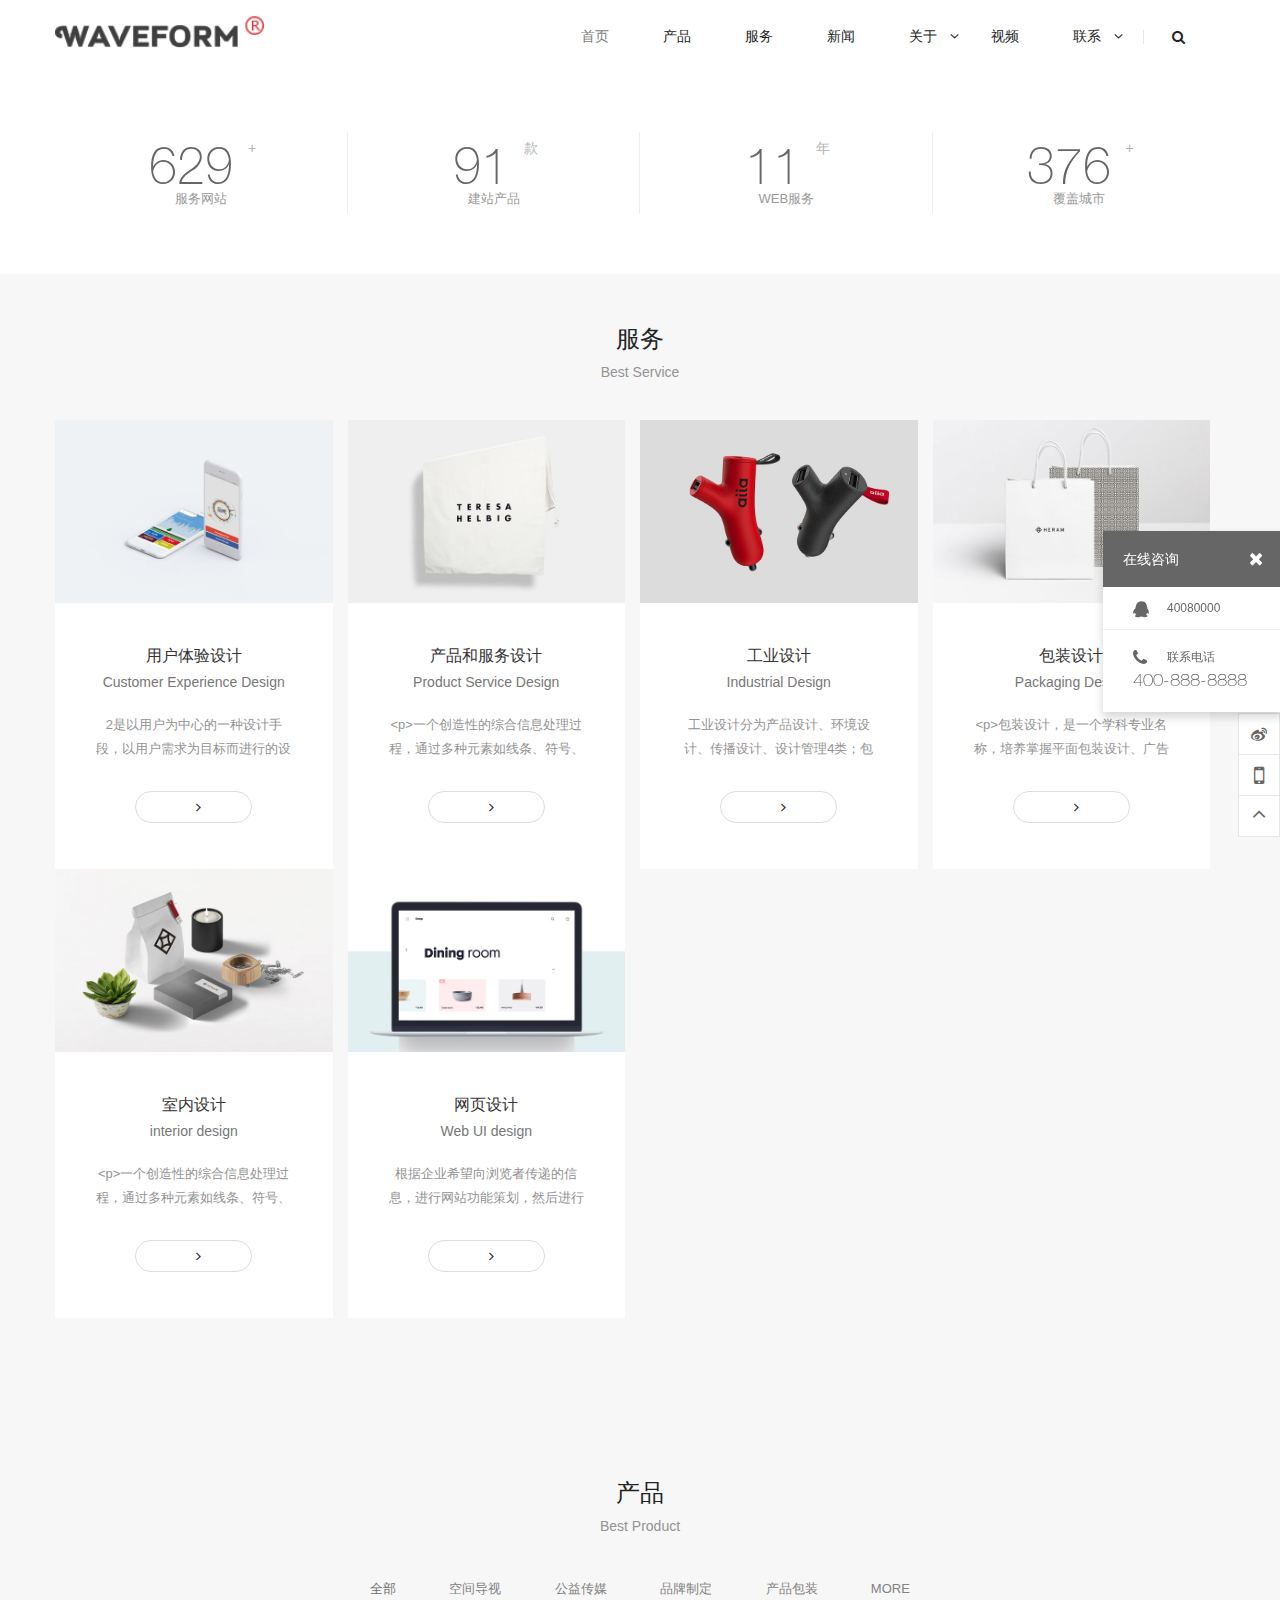
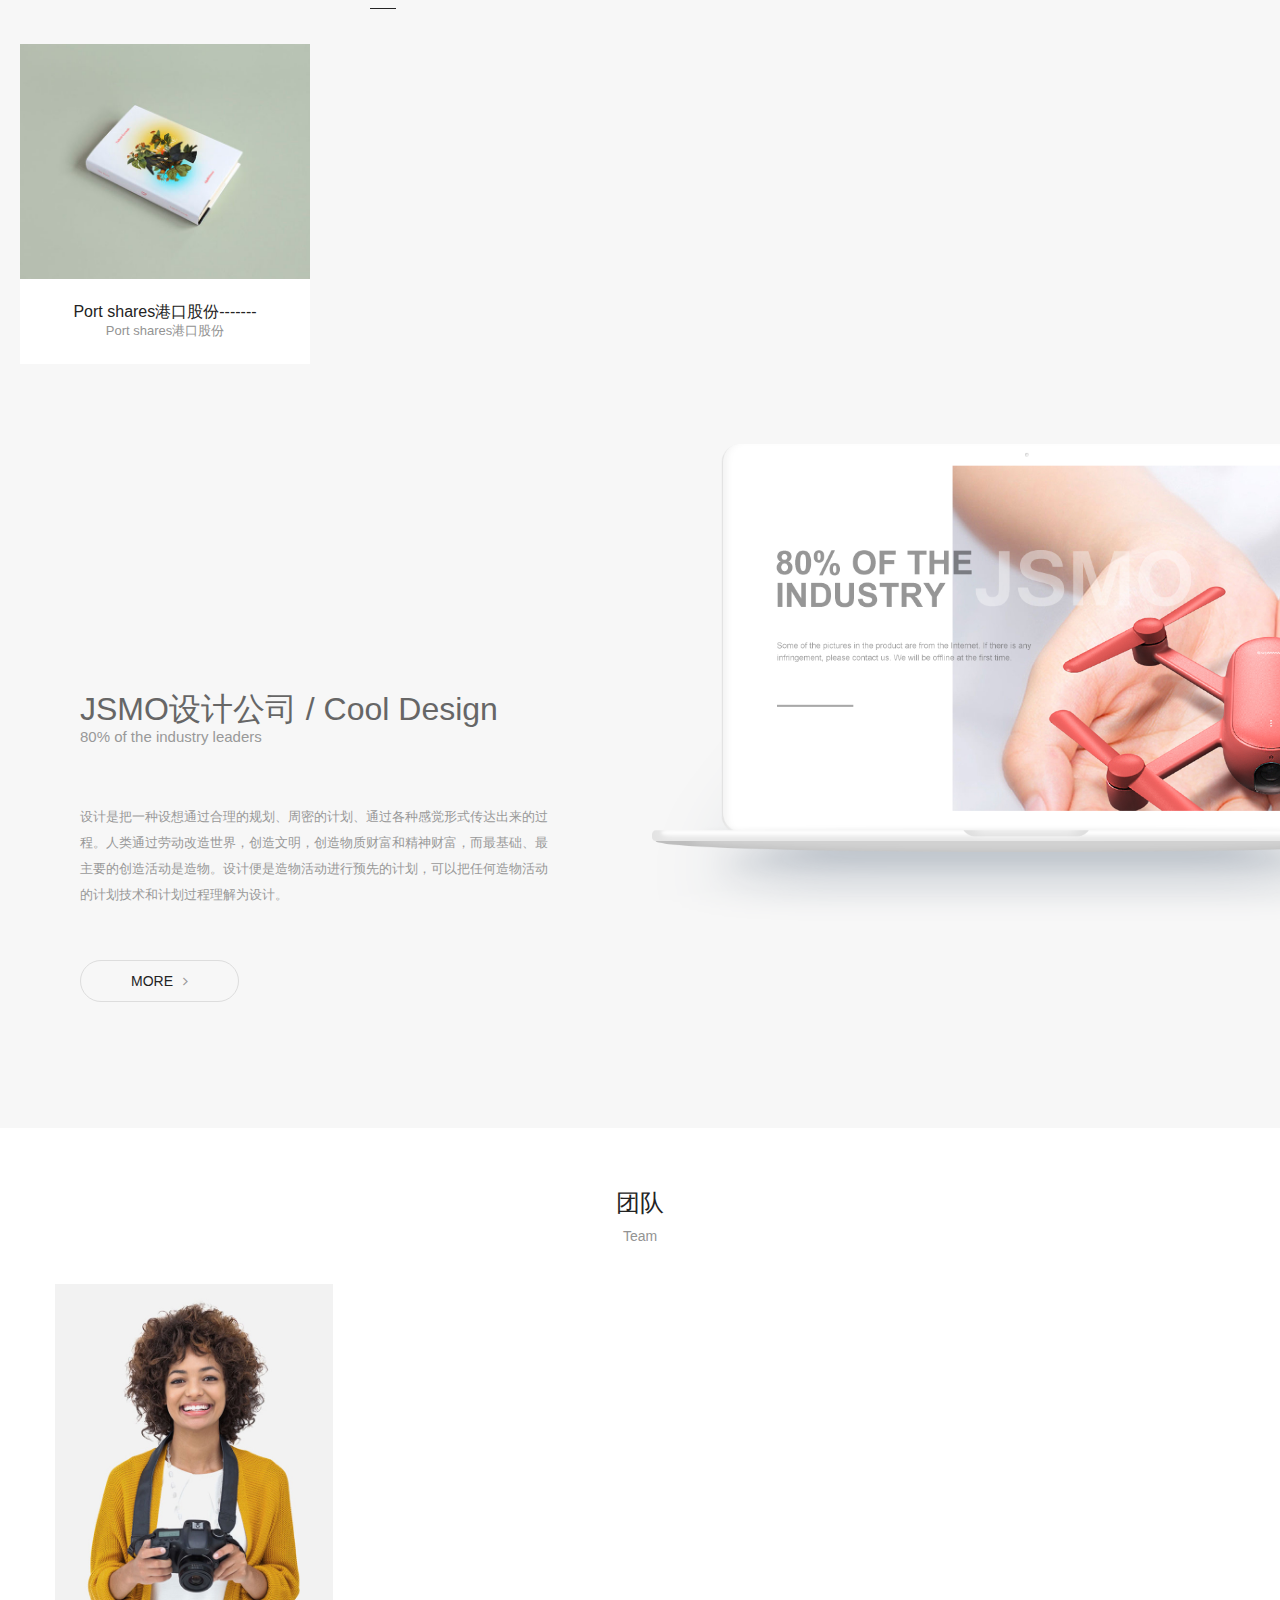
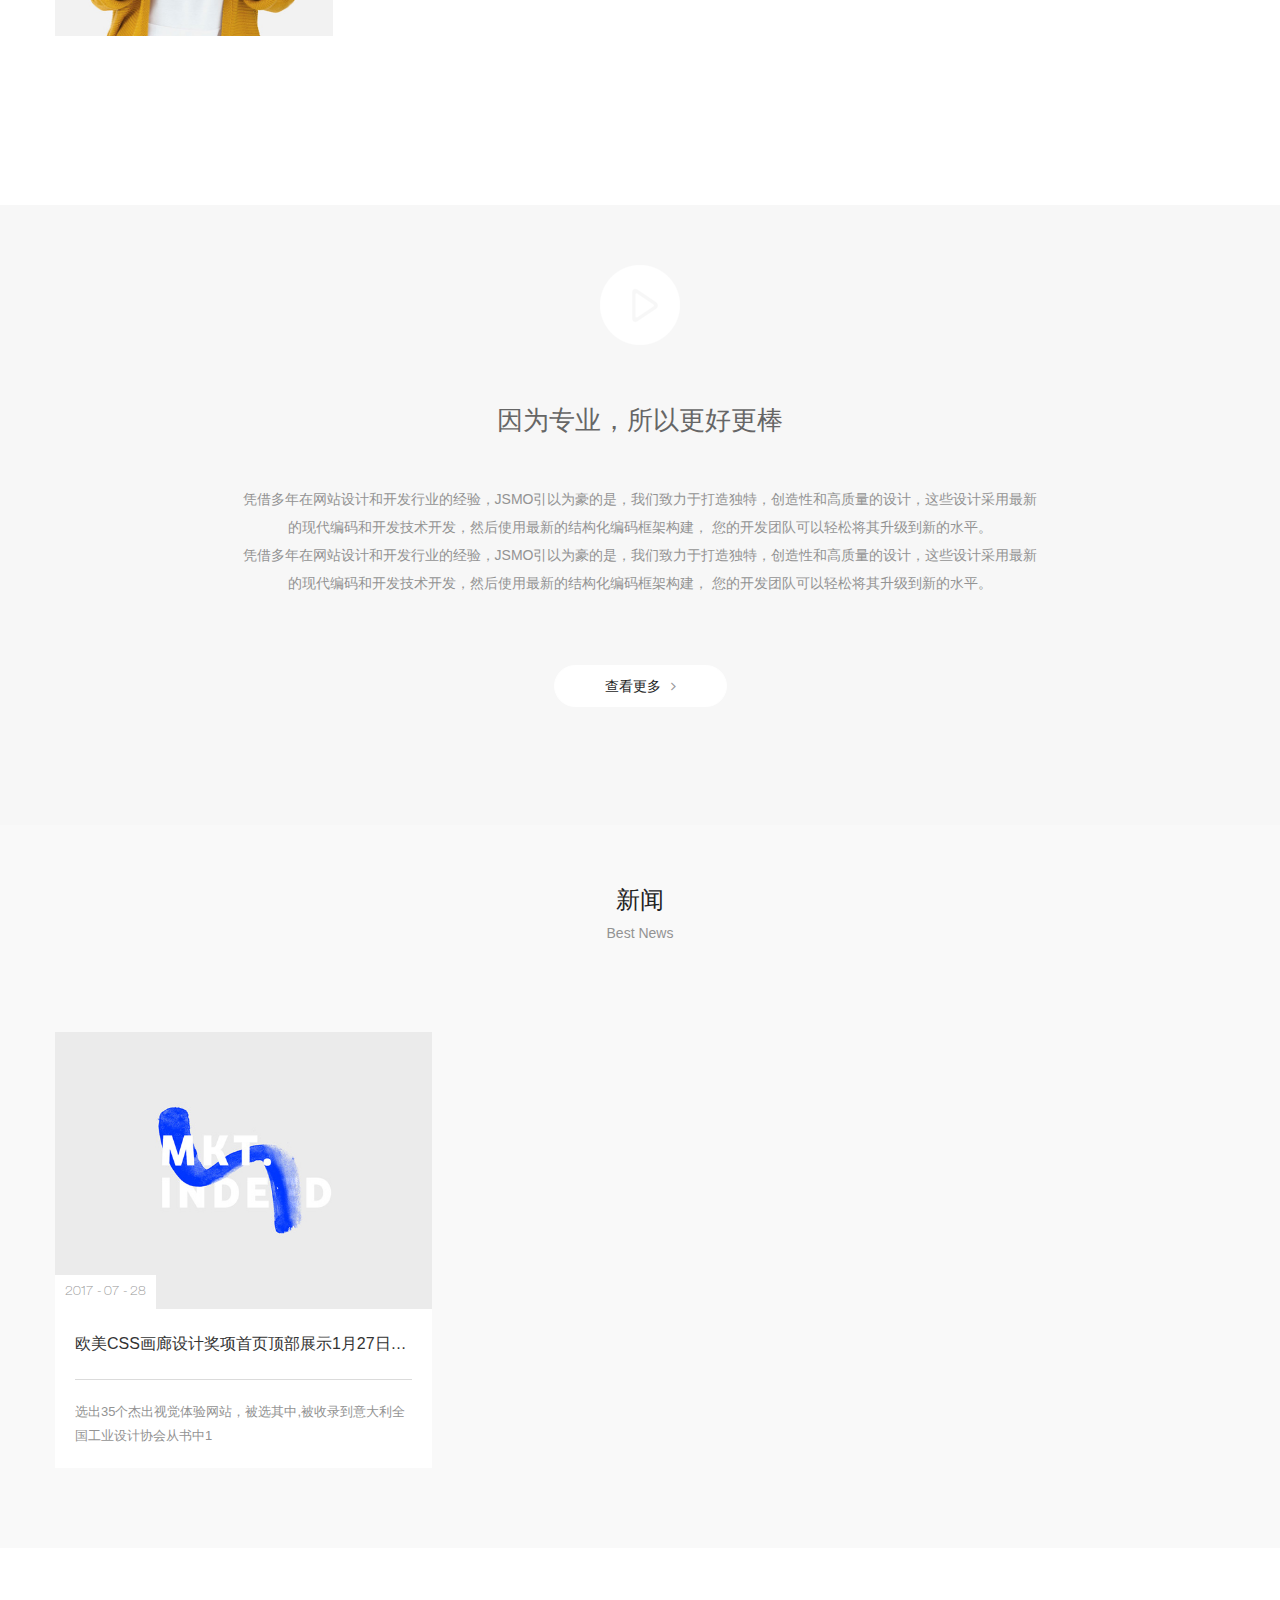
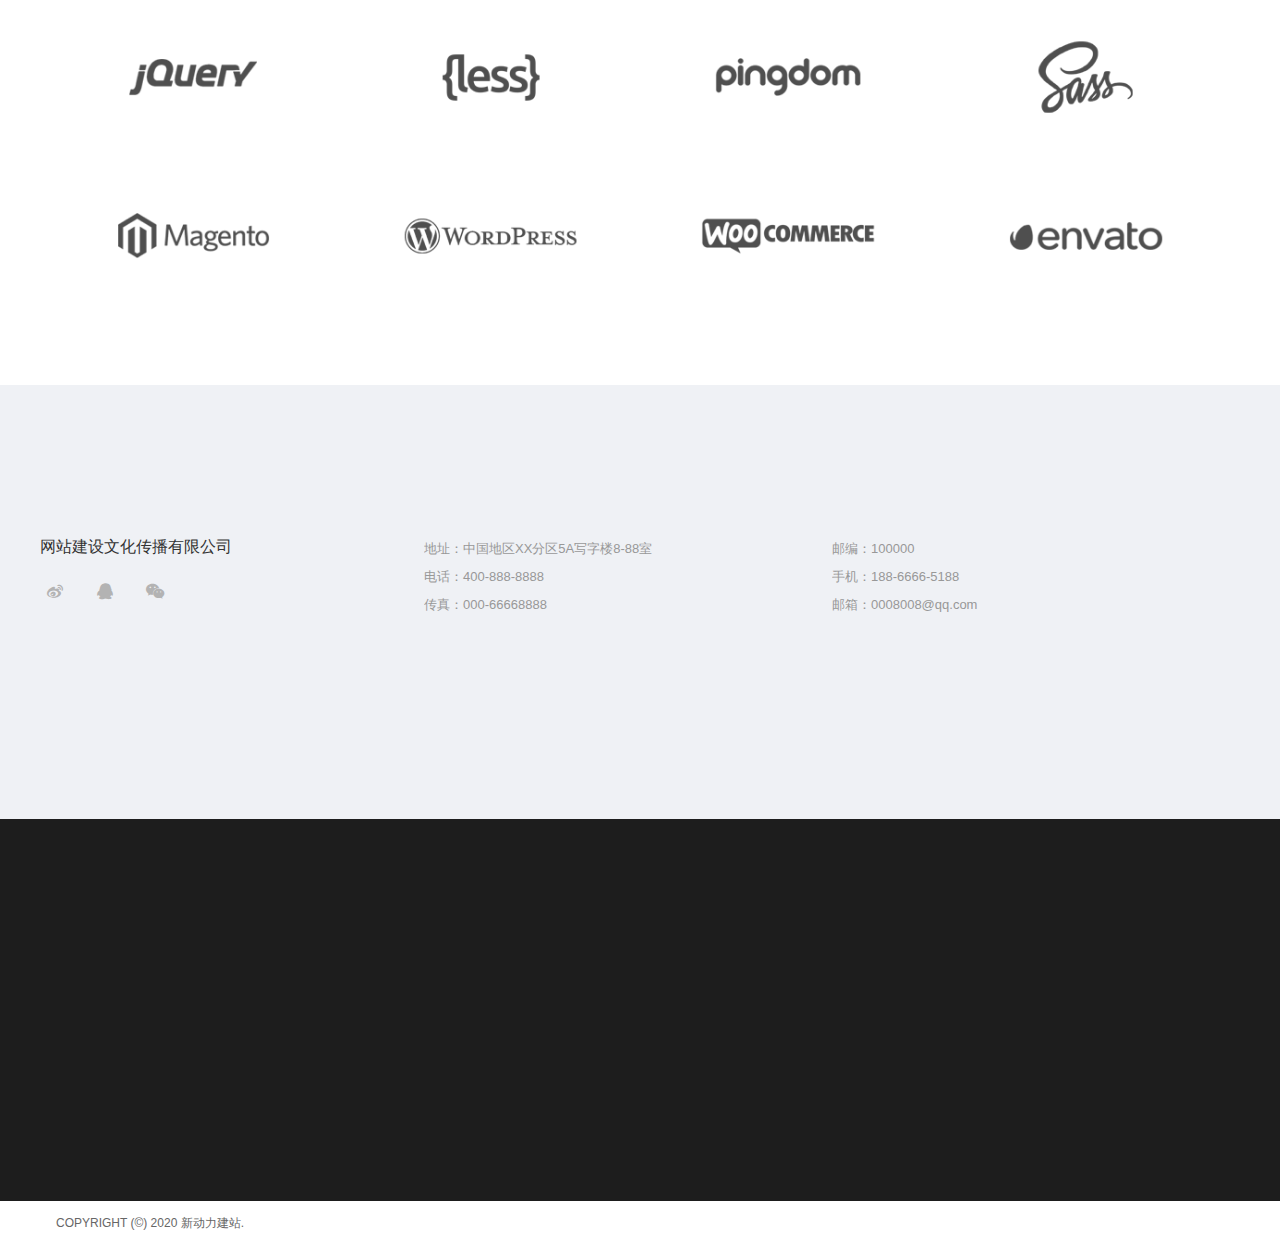
==== commit 43f3e586: "添加" ====
--- a/index.html
+++ b/index.html
@@ -13,11 +13,14 @@
 	<meta content="yes" name="apple-mobile-web-app-capable" />
 	<meta content="black" name="apple-mobile-web-app-status-bar-style" />
 	<meta name="format-detection" content="telephone=no" />
-	<!-- <script type="text/javascript" src="//code.uemo.net/script/jquery.min.js"></script> -->
-	<link rel="stylesheet" type="text/css" href="./lib/editorPageStyle.css">
+	<script type="text/javascript" src="./lib/jquery.min.js"></script>
+	<script type="text/javascript" src="./lib/org.1494058893.js"></script>
+	<script type="text/javascript" src="./lib/plugs.js"></script>
+	<script type="text/javascript" src="./lib/17795.js"></script>
     <link rel="stylesheet" type="text/css" href="./lib/lib2.css">
     <link rel="stylesheet" type="text/css" href="./lib/style.17795.css">
     <link rel="stylesheet" type="text/css" href="./lib/des.17795.css">
+	<link rel="stylesheet" type="text/css" href="./lib/editorPageStyle.css">
 </head>
 <body id="longPage" class="gh0 longPage bodyindex">
 	<div class="bodyMask"></div>
@@ -28,93 +31,93 @@
 					<a href="index.html" id="logo">
 						<img src="images/logo.png" height="44" />
 					</a>
-					<div id="navWrapper">
-						<div class="content">
-							<ul class="nav movedx">
-								<li class="navitem"> 
-									<a class="active" href="index.html">
-										<span>首页</span>
-									</a>
-								</li>
-								<li class="navitem"> 
-									<a href="product.html">
-										<span>产品</span> 
-									</a>
-								</li>
-								<li class="navitem"> 
-									<a href="server.html">
-										<span>服务</span> 
-									</a>
-								</li>
-								<li class="navitem"> 
-									<a href="news.html">
-										<span>新闻</span> 
-									</a>
-								</li>
-								<li class="navitem"> 
-									<a href="javascript:;" > 
-										<span>关于</span> 
-										<i class="fa fa-angle-down"></i>
-									</a>
-									<ul class="subnav">
-										<li> 
-											<a href="about.html">关于</a>
-										</li>
-										<li> 
-											<a href="about.html">团队</a>
-										</li>
-										<li> 
-											<a href="about.html">合作伙伴</a>
-										</li>
-									</ul>
-								</li>
-								<li class="navitem"> 
-									<a href="video.html">
-										<span>视频</span> 
-									</a>
-								</li>
-								<li class="navitem"> 
-									<a href="javascript:;"> 
-										<span data-title="联系">联系</span> 
-										<i class="fa fa-angle-down"></i>
-									</a>
-									<ul class="subnav">
-										<li> 
-											<a href="contact.html">联系我们</a>
-										</li>
-									</ul>
-								</li>
-							</ul>
-							<div id="search-nav" class="searchGroup oldSearch">
-								<div class="search_wrap">
-									<div class="searchOnOff">
-										<i class="fa fa-search"></i>
+				</div>
+				<div id="navWrapper">
+					<div class="content">
+						<ul class="nav movedx">
+							<li class="navitem"> 
+								<a class="active" href="index.html">
+									<span>首页</span>
+								</a>
+							</li>
+							<li class="navitem"> 
+								<a href="product.html">
+									<span>产品</span> 
+								</a>
+							</li>
+							<li class="navitem"> 
+								<a href="server.html">
+									<span>服务</span> 
+								</a>
+							</li>
+							<li class="navitem"> 
+								<a href="news.html">
+									<span>新闻</span> 
+								</a>
+							</li>
+							<li class="navitem isHover"> 
+								<a href="javascript:;" > 
+									<span>关于</span> 
+									<i class="fa fa-angle-down"></i>
+								</a>
+								<ul class="subnav">
+									<li> 
+										<a href="about.html">关于</a>
+									</li>
+									<li> 
+										<a href="about.html">团队</a>
+									</li>
+									<li> 
+										<a href="about.html">合作伙伴</a>
+									</li>
+								</ul>
+							</li>
+							<li class="navitem"> 
+								<a href="video.html">
+									<span>视频</span> 
+								</a>
+							</li>
+							<li class="navitem"> 
+								<a href="javascript:;"> 
+									<span data-title="联系">联系</span> 
+									<i class="fa fa-angle-down"></i>
+								</a>
+								<ul class="subnav">
+									<li> 
+										<a href="contact.html">联系我们</a>
+									</li>
+								</ul>
+							</li>
+						</ul>
+						<div id="search-nav" class="searchGroup oldSearch">
+							<div class="search_wrap">
+								<div class="searchOnOff">
+									<i class="fa fa-search"></i>
+								</div>
+								<div class="searchBox">
+									<div class="searchFormGroup">
+										<input 
+											type="text" 
+											aria-label="搜索" 
+											placeholder="搜索" 
+											autocorrect="off"
+											autocapitalize="off" 
+											autocomplete="off" 
+											spellcheck="false" />
+										<div class="searchSub">
+											<span>搜索</span>
+											<i class="fa fa-search"></i>
+										</div>
 									</div>
-									<div class="searchBox">
-										<div class="searchFormGroup">
-											<input 
-												type="text" 
-												aria-label="搜索" 
-												placeholder="搜索" 
-												autocorrect="off"
-												autocapitalize="off" 
-												autocomplete="off" 
-												spellcheck="false" />
-											<div class="searchSub">
-												<span>搜索</span>
-												<i class="fa fa-search"></i>
-											</div>
-										</div>
-										<div class="searchClose">
-											<i class="fa fa-times" aria-hidden="true"></i>
-										</div>
+									<div class="searchClose">
+										<i class="fa fa-times" aria-hidden="true"></i>
 									</div>
 								</div>
 							</div>
 						</div>
 					</div>
-					<div class="clear"></div>
-				</div>
+				</div>
+				<div class="clear"></div>
 			</div>
 		</div>
 	</div>
@@ -151,8 +154,8 @@
 					<div class="content_list owl-carousel owl-theme">
 						<div class="item_block">
 							<div class="item_bg image"
-								data-thumb="//resources.jsmo.xin/templates/upload/17795/201910/1571635712261_80x80.jpg"
-								style="background-image:url(//resources.jsmo.xin/templates/upload/17795/201910/1571635712261.jpg)">
+								data-thumb="./images/1571635712261_80x80.jpg"
+								style="background-image:url(./images/1571635712261.jpg)">
 							</div>
 						</div>
 					</div>
@@ -224,7 +227,7 @@
 											href="//ugpmg5xg.mo5.line2.jsmo.xin/list/post/1301679/"
 											class="item_img"
 											target="_blank">
-											<img src="//resources.jsmo.xin/templates/upload/17795/201910/1571377527695.jpg" />
+											<img src="./images/1571377527695.jpg" />
 											<div class="item_mask"></div>
 										</div>
 										<div class="item_wrapper clearfix">
@@ -247,7 +250,7 @@
 								<div id="item_block_1" class="item_block_1 item_block wow">
 									<a href="//ugpmg5xg.mo5.line2.jsmo.xin/list/post/1301682/" class="item_box">
 										<div href="//ugpmg5xg.mo5.line2.jsmo.xin/list/post/1301682/" class="item_img" target="_blank">
-											<img src="//resources.jsmo.xin/templates/upload/17795/201910/1571378570504.jpg" />
+											<img src="./images/1571378570504.jpg" />
 											<div class="item_mask"></div>
 										</div>
 										<div class="item_wrapper clearfix">
@@ -270,7 +273,7 @@
 								<div id="item_block_2" class="item_block_2 item_block wow">
 									<a href="//ugpmg5xg.mo5.line2.jsmo.xin/list/post/1301681/" class="item_box">
 										<div href="//ugpmg5xg.mo5.line2.jsmo.xin/list/post/1301681/" class="item_img" target="_blank">
-											<img src="//resources.jsmo.xin/templates/upload/17795/201910/1571378965684.jpg" />
+											<img src="./images/1571378965684.jpg" />
 											<div class="item_mask"></div>
 										</div>
 										<div class="item_wrapper clearfix">
@@ -293,7 +296,7 @@
 								<div id="item_block_3" class="item_block_3 item_block wow">
 									<a href="//ugpmg5xg.mo5.line2.jsmo.xin/list/post/1301680/" class="item_box">
 										<div href="//ugpmg5xg.mo5.line2.jsmo.xin/list/post/1301680/" class="item_img" target="_blank">
-											<img src="//resources.jsmo.xin/templates/upload/17795/201910/157137902119.jpg" />
+											<img src="./images/157137902119.jpg" />
 											<div class="item_mask"></div>
 										</div>
 										<div class="item_wrapper clearfix">
@@ -319,7 +322,7 @@
 										<div href="//ugpmg5xg.mo5.line2.jsmo.xin/list/post/1301683/" class="item_img"
 											target="_blank">
 											<img
-												src="//resources.jsmo.xin/templates/upload/17795/201910/1571379109758.jpg" />
+												src="./images/1571379109758.jpg" />
 											<div class="item_mask"></div>
 										</div>
 										<div class="item_wrapper clearfix">
@@ -341,7 +344,7 @@
 								<div id="item_block_5" class="item_block_5 item_block wow">
 									<a href="//ugpmg5xg.mo5.line2.jsmo.xin/list/post/1301684/" class="item_box">
 										<div href="//ugpmg5xg.mo5.line2.jsmo.xin/list/post/1301684/" class="item_img" target="_blank">
-											<img src="//resources.jsmo.xin/templates/upload/17795/201910/1571379241864.jpg" />
+											<img src="./images/1571379241864.jpg" />
 											<div class="item_mask"></div>
 										</div>
 										<div class="item_wrapper clearfix">
@@ -399,7 +402,7 @@
 								<div id="item_block_0" class="item_block_0 item_block wow">
 									<a href="//ugpmg5xg.mo5.line2.jsmo.xin/list/post/1301688/" class="item_box">
 										<div href="//ugpmg5xg.mo5.line2.jsmo.xin/list/post/1301688/" class="item_img" target="_blank">
-											<img src="//resources.jsmo.xin/templates/upload/17795/201910/1571370249788.jpg" />
+											<img src="./images/1571370249788.jpg" />
 											<div class="item_mask"></div>
 											<div class="item_icon hide">
 												<div class="PostImage">
@@ -451,7 +454,7 @@
 
 						<div class="mediabody wow">
 							<a target="_blank" href="http://mo005-1872.mo5.line1.jsmo.xin/list/post/39699/">
-								<div class="image" style="background-image:url(//resources.jsmo.xin/templates/upload/17795/201910/1570762410305.png)">
+								<div class="image" style="background-image:url(./images/1570762410305.png)">
 								</div>
 								<div class="mask"></div>
 								<div class="link_icon">
@@ -478,7 +481,7 @@
 								<div id="item_block_0" class="item_block_0 item_block wow">
 									<a href="//ugpmg5xg.mo5.line2.jsmo.xin/list/post/1301603/" class="item_box">
 										<div href="//ugpmg5xg.mo5.line2.jsmo.xin/list/post/1301603/" class="item_img" target="_blank">
-											<img src="//resources.jsmo.xin/templates/upload/17795/201910/1571382332659.jpg" />
+											<img src="./images/1571382332659.jpg" />
 											<div class="item_mask"></div>
 										</div>
 										<div class="item_wrapper clearfix">
@@ -501,7 +504,7 @@
 				</div>
 			</div>
 
-			<div class="mcustomize module bgShow bgParallax initlayout">
+			<div class="mcustomize module bgShow bgParallax initlayout" style="background-image: url('./images/1570771647496.jpg'); background-position-x: initial; background-position-y: 74.7422px; background-repeat: no-repeat; background-size: cover; background-attachment: fixed;">
 				<div class="bgmask"></div>
 				<div class="module_container">
 					<div class="container_header wow animated hide">
@@ -514,7 +517,6 @@
 								<div class="header wow">
 									<p class="title">因为专业，所以更好更棒</p>
 								</div>
-
 								<div class="description wow">
 									<p style="text-align: center;">
 										凭借多年在网站设计和开发行业的经验，JSMO引以为豪的是，我们致力于打造独特，创造性和高质量的设计，这些设计采用最新的现代编码和开发技术开发，然后使用最新的结构化编码框架构建，
@@ -530,7 +532,7 @@
 							</div>
 						</div>
 						<div class="mediabody wow">
-							<img src="//resources.jsmo.xin/templates/upload/17795/201910/1570771808868.png" />
+							<img src="./images/1570771808868.png">
 						</div>
 						<div class="clear"></div>
 					</div>
@@ -548,10 +550,9 @@
 						<div class="content_wrapper">
 							<div class="content_list clearfix">
 								<div id="item_block_0" class="item_block_0 item_block wow" style="animation-delay:.0s">
-									<div class="item_index">01</div>
 									<a href="//ugpmg5xg.mo5.line2.jsmo.xin/list/post/1301551/" class="item_box">
 										<div href="//ugpmg5xg.mo5.line2.jsmo.xin/list/post/1301551/" class="item_img" target="_blank">
-											<img src="//resources.jsmo.xin/templates/upload/17795/201910/1571379375115.jpg" />
+											<img src="./images/1571379375115.jpg" />
 											<div class="item_mask"></div>
 										</div>
 										<div class="item_wrapper clearfix">
@@ -587,10 +588,59 @@
 					<div class="container_content">
 						<div class="content_wrapper">
 							<ul class="content_list">
-								<li id="item_block_0" class="item_block wow">
+								<li class="item_block wow">
 									<a class="item_img" title="JQUERY">
 										<div class="item_box" target="_blank">
-											<img src="//resources.jsmo.xin/templates/upload/17795/201910/157138358484.png" />
+											<img src="./images/157138358484.png" />
+										</div>
+									</a>
+								</li>
+								<li class="item_block wow">
+									<a class="item_img" title="LESS">
+										<div class="item_box" target="_blank">
+											<img src="./images/1571383603501.png" />
+										</div>
+									</a>
+								</li>
+								<li class="item_block wow">
+									<a class="item_img" title="PINGDOM">
+										<div class="item_box" target="_blank">
+											<img src="./images/1571383624647.png" />
+										</div>
+									</a>
+								</li>
+								<li class="item_block wow">
+									<a class="item_img" title="SASS">
+										<div class="item_box" target="_blank">
+											<img src="./images/1571383663422.png" />
+										</div>
+									</a>
+								</li>
+								<li class="item_block wow">
+									<a class="item_img" title="MAGENTO">
+										<div class="item_box" target="_blank">
+											<img src="./images/1571383685524.png" />
+										</div>
+									</a>
+								</li>
+								<li class="item_block wow">
+									<a class="item_img" title="WORDPRESS">
+										<div class="item_box" target="_blank">
+											<img src="./images/15713837088.png" />
+										</div>
+									</a>
+								</li>
+								<li class="item_block wow">
+									<a class="item_img" title="WOO COMMERCE">
+										<div class="item_box" target="_blank">
+											<img src="./images/1571383725899.png" />
+										</div>
+									</a>
+								</li>
+								<li class="item_block wow">
+									<a class="item_img" title="ENVATO">
+										<div class="item_box" target="_blank">
+											<img src="./images/1571383745379.png" />
 										</div>
 									</a>
 								</li>
@@ -662,14 +712,12 @@
 		</div>
 		<div class="page_contect_editor">
 			<div id="page_body_editor-wrapper" class="page_body_editor-wrapper">
-				<div id="qVbFbFqOoERrDiWq" class="layout_group">
+				<div id="qVbFbFqOoERrDiWq" class="layout_group" data-limit_width="true" style="background-color: rgb(29, 29, 29);">
 					<section class="layout_limit_wrapper">
 						<section class="layout_container">
 							<section class="layout_body">
 								<section id="IxbbDpsNGCaqQjFf" class="layout">
-									<div class="layout-margin_placeholder_top">
-
-									</div>
+									<div class="layout-margin_placeholder_top" style="padding-top: 60px;"></div>
 									<section class="row">
 										<section id="pqesBEyMrEfrkAtv" class="col editor_wrapper col-25">
 											<!---->
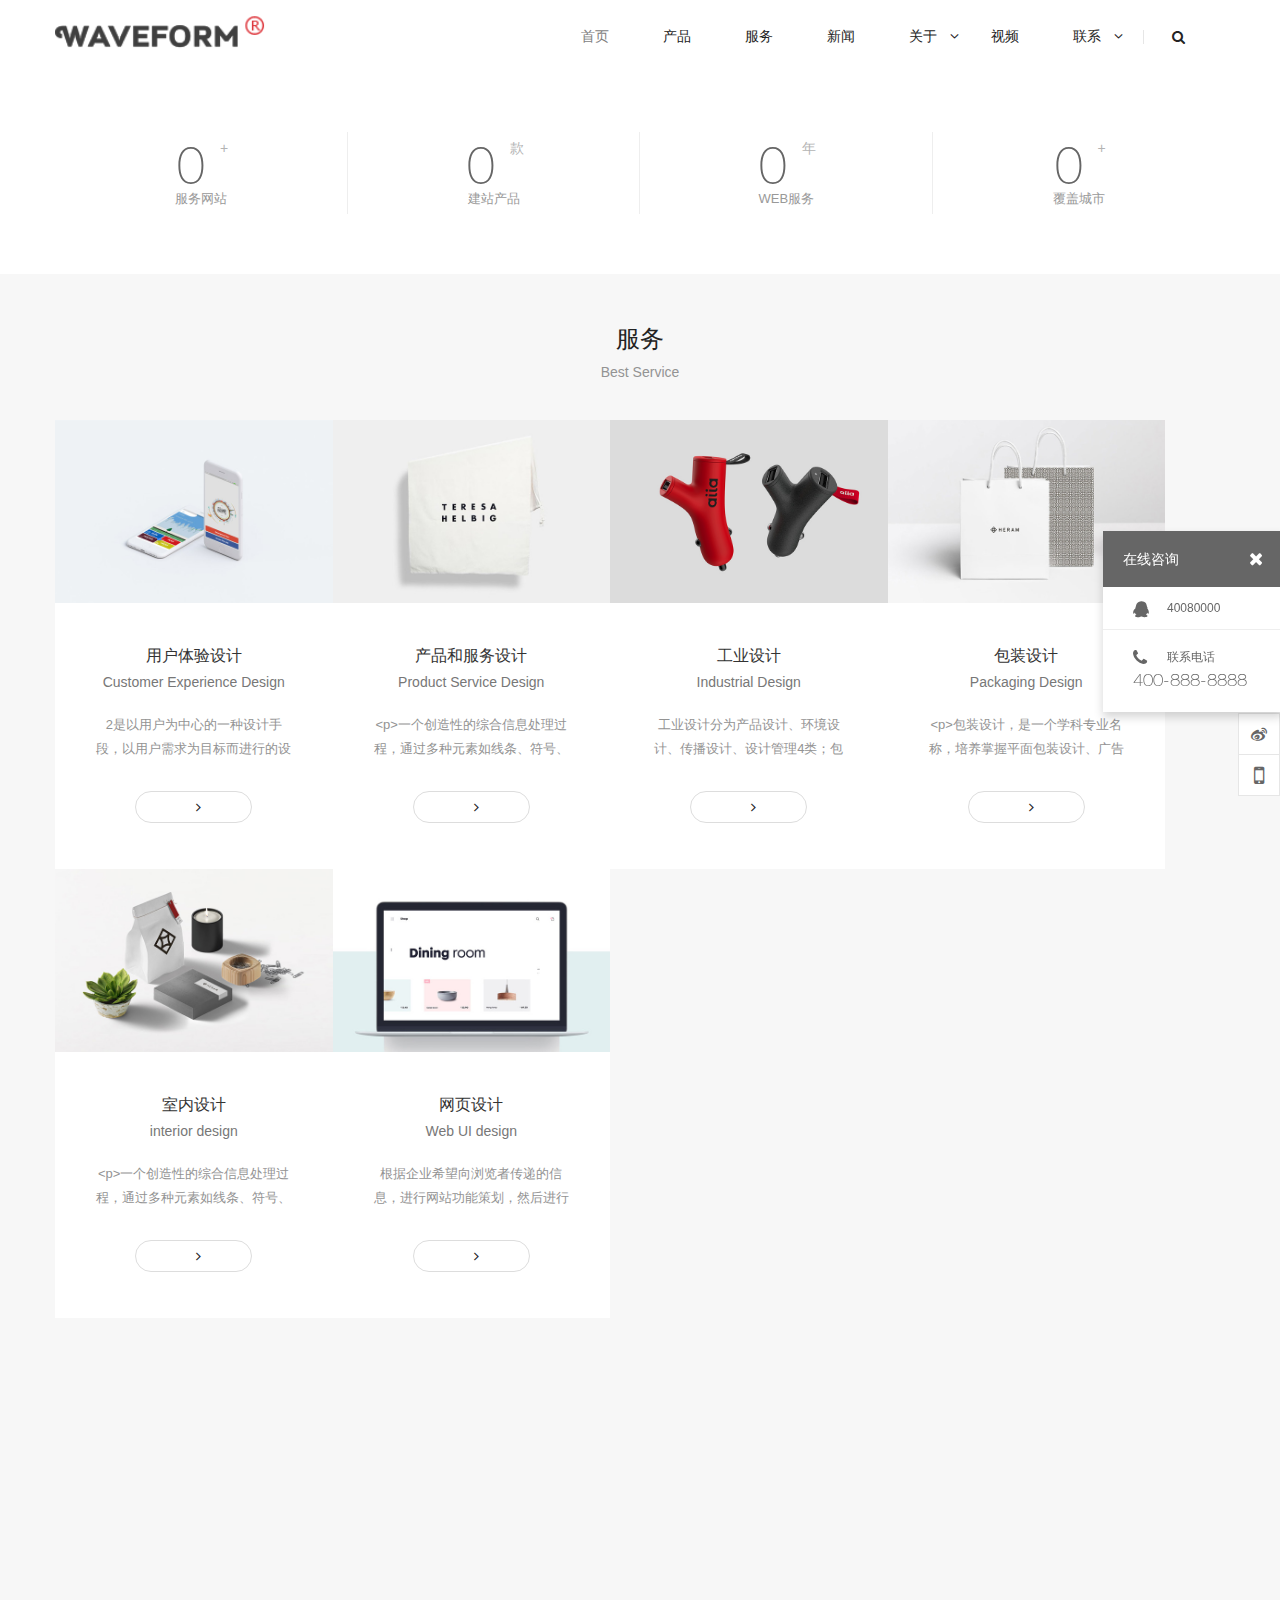
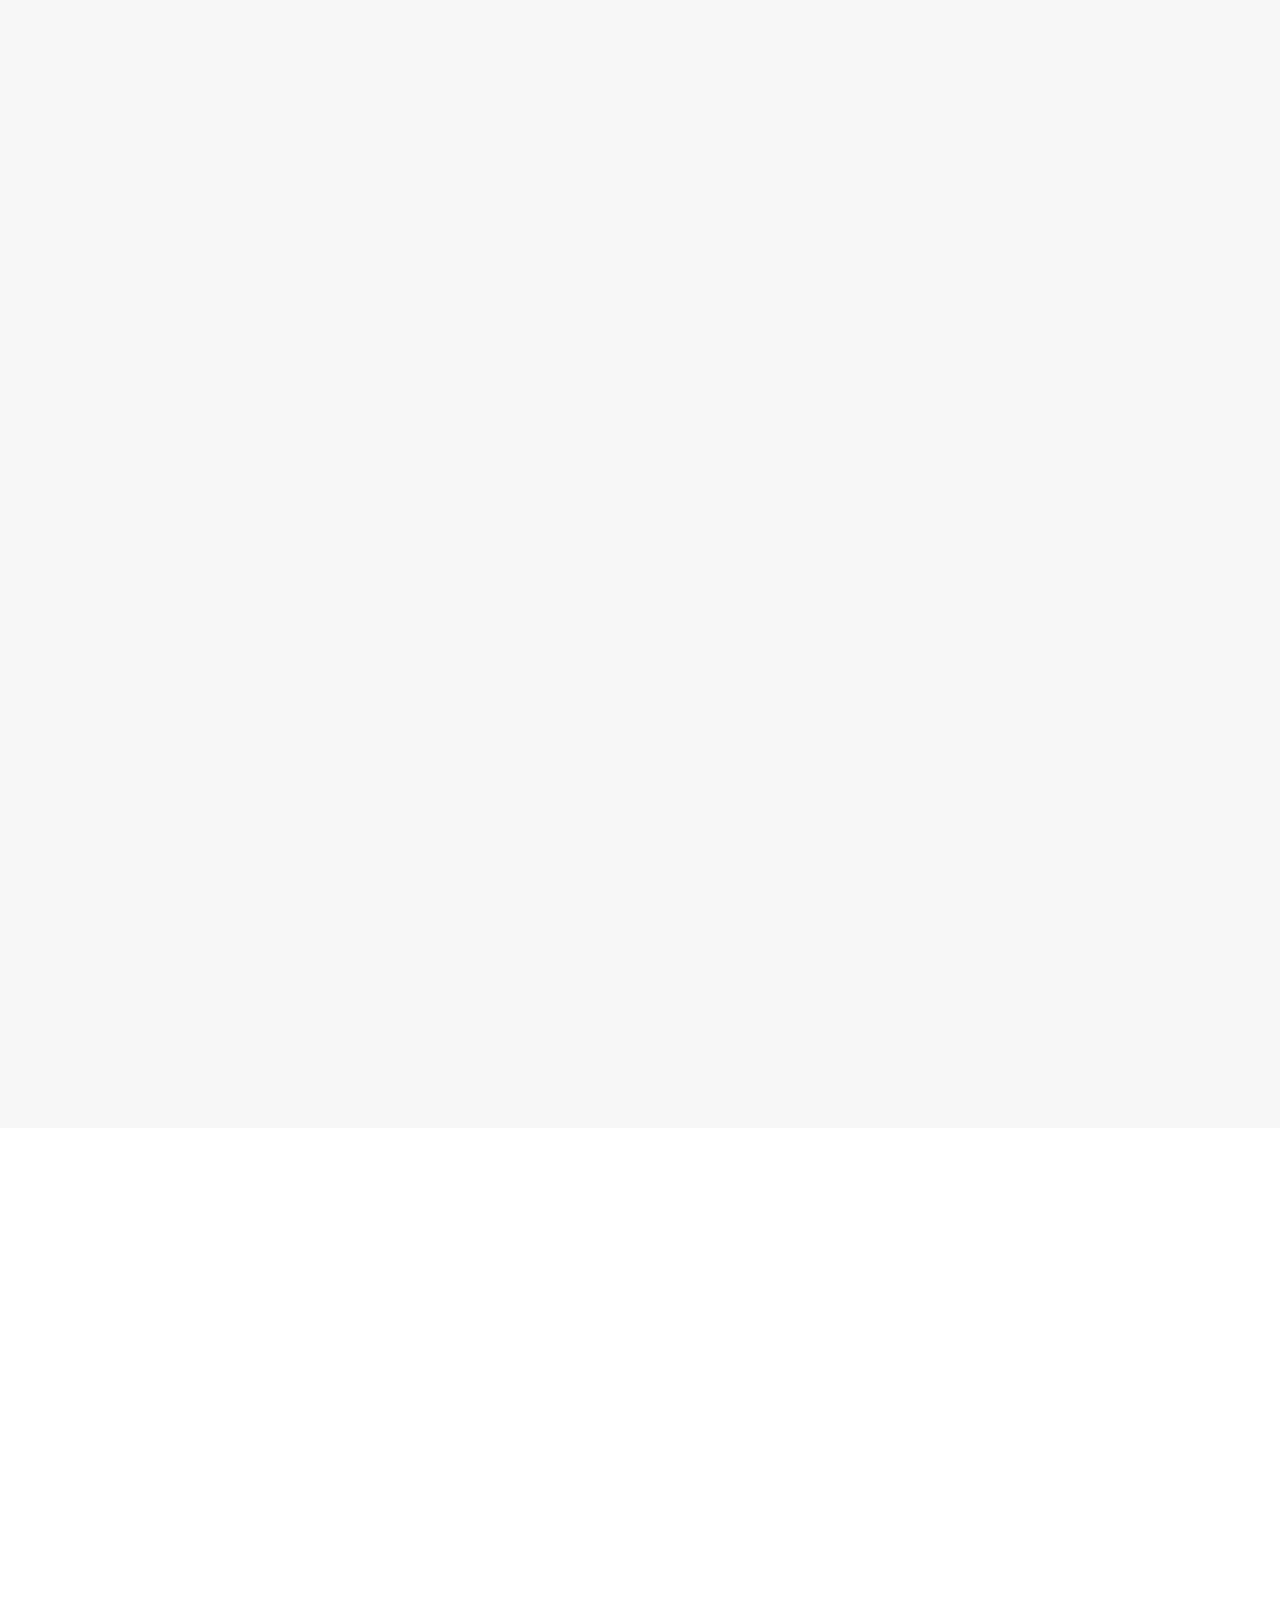
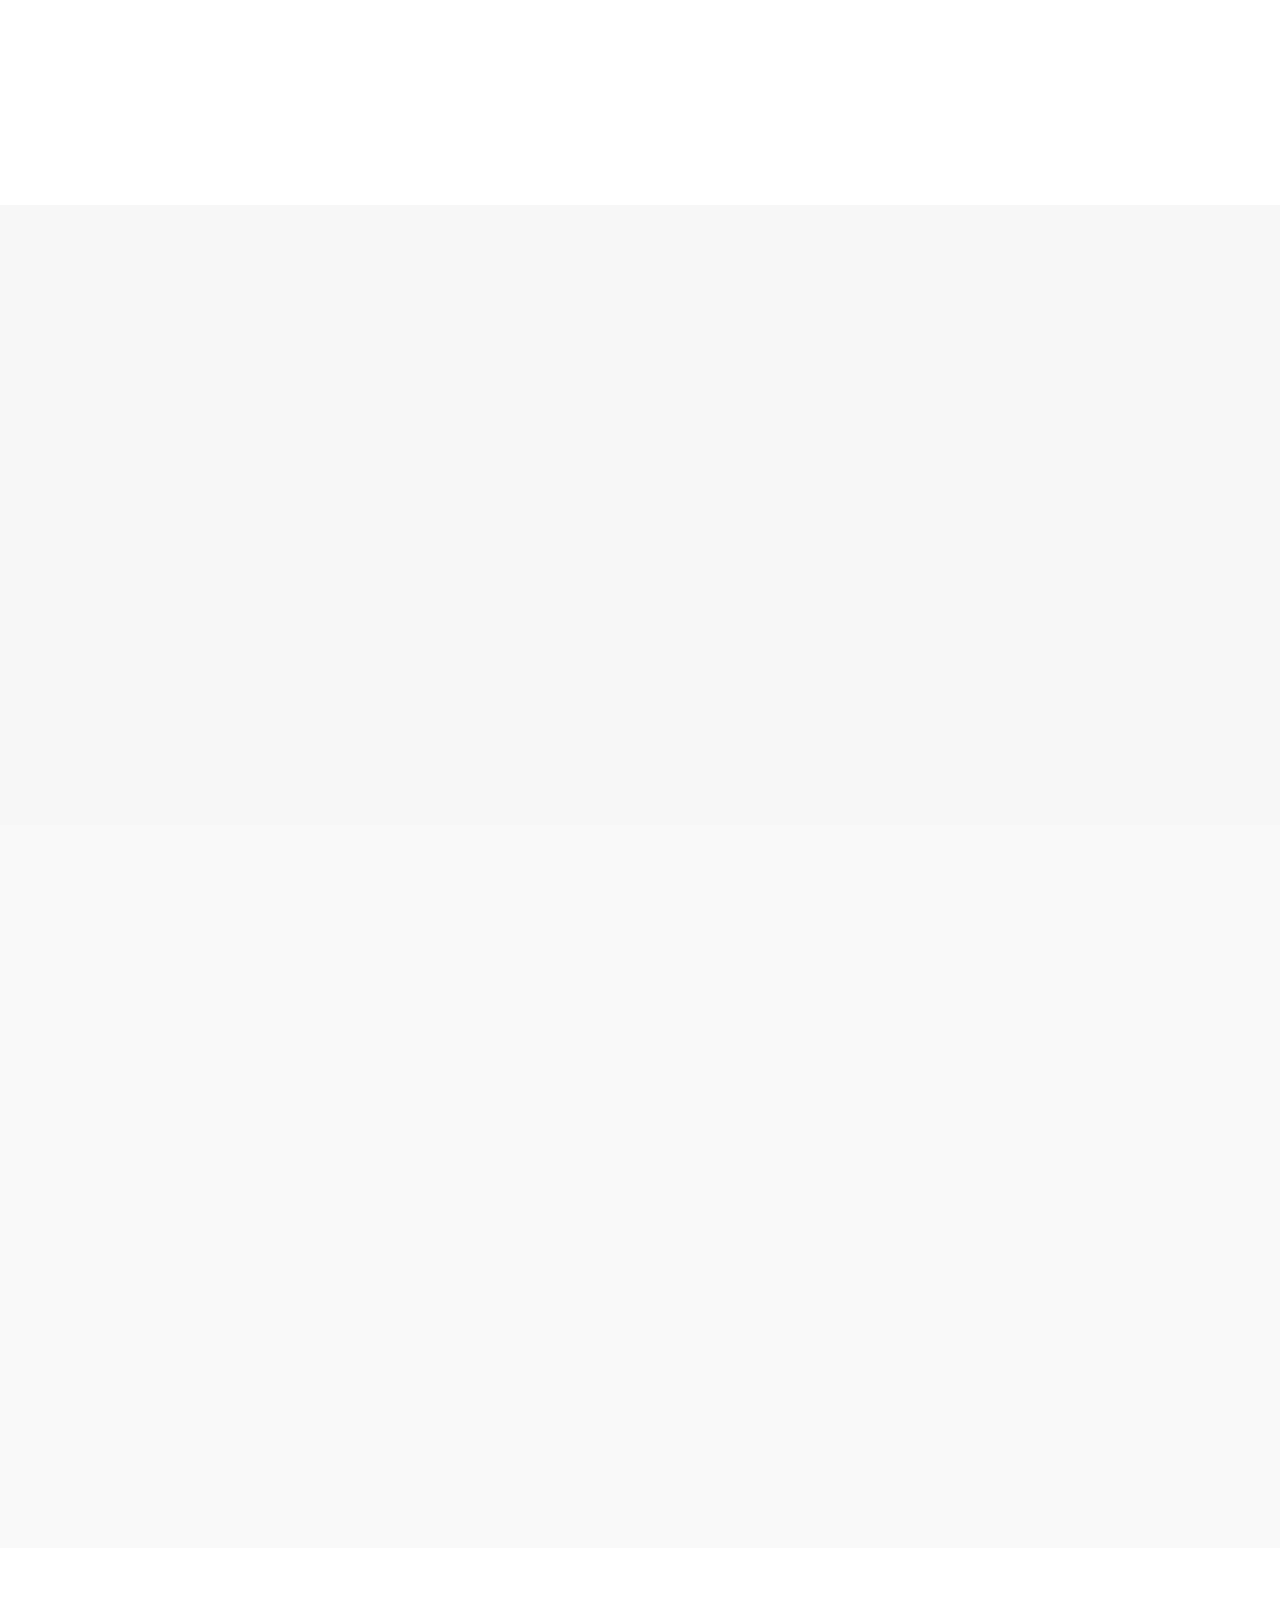
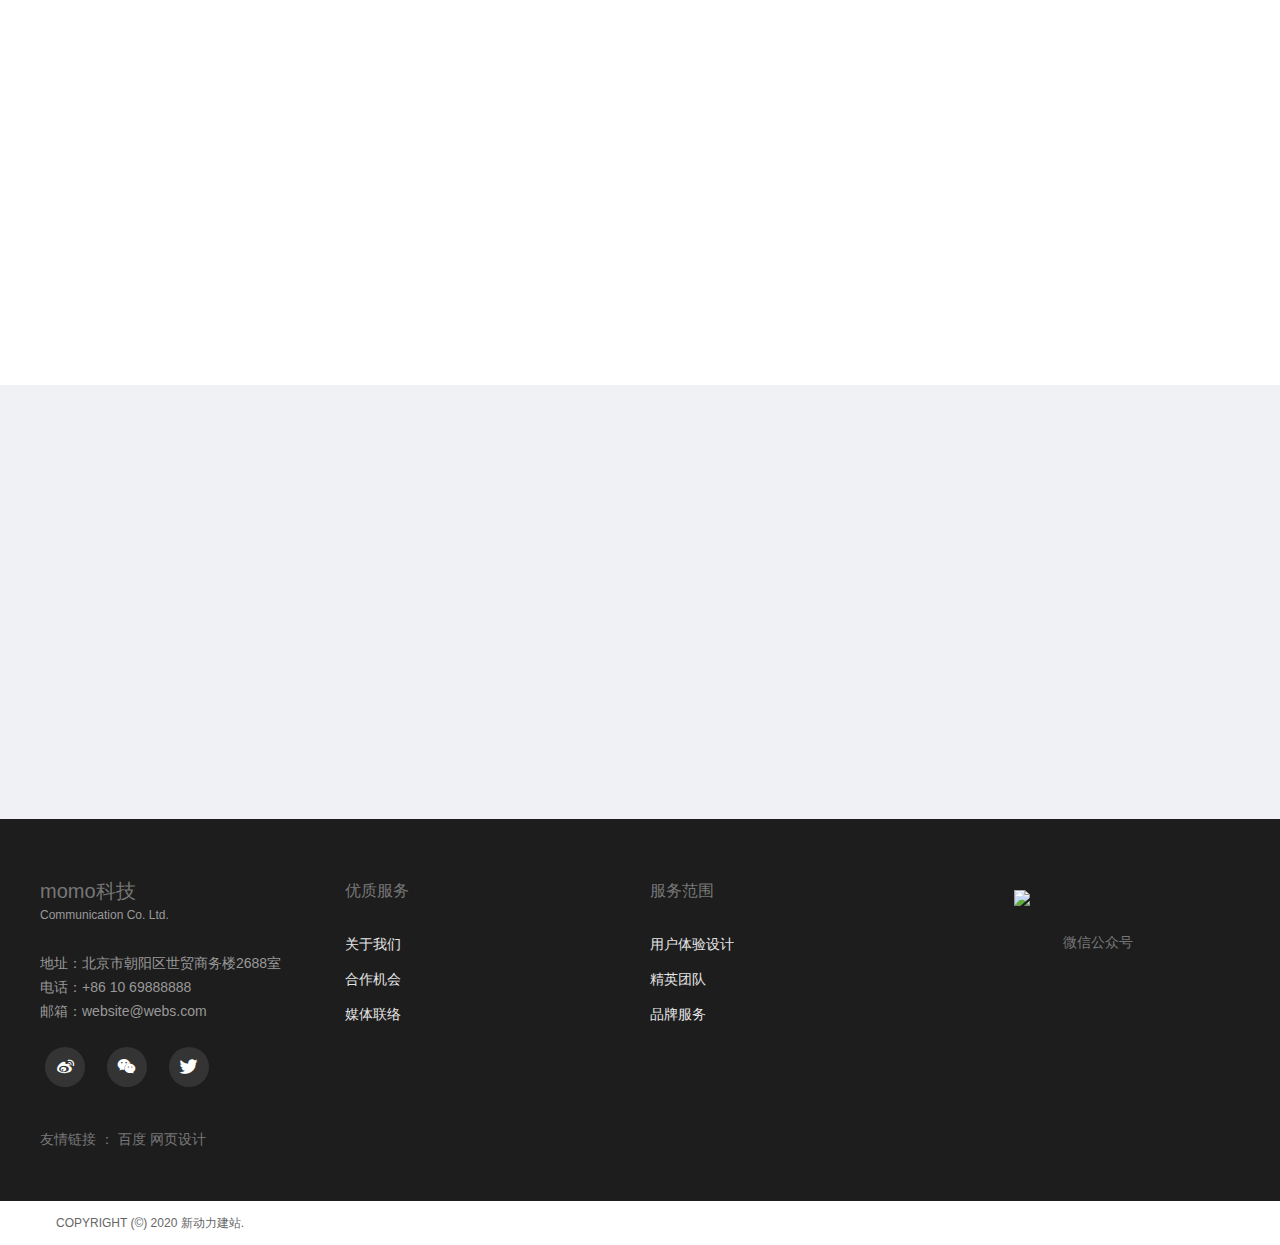
==== commit fdace56b: "index.html" ====
--- a/index.html
+++ b/index.html
@@ -14,7 +14,7 @@
 	<meta content="black" name="apple-mobile-web-app-status-bar-style" />
 	<meta name="format-detection" content="telephone=no" />
 	<script type="text/javascript" src="./lib/jquery.min.js"></script>
-	<script type="text/javascript" src="./lib/org.1494058893.js"></script>
+	<script type="text/javascript" src="./lib/org.1494058893.js" data-main="indexMain"></script>
 	<script type="text/javascript" src="./lib/plugs.js"></script>
 	<script type="text/javascript" src="./lib/17795.js"></script>
     <link rel="stylesheet" type="text/css" href="./lib/lib2.css">
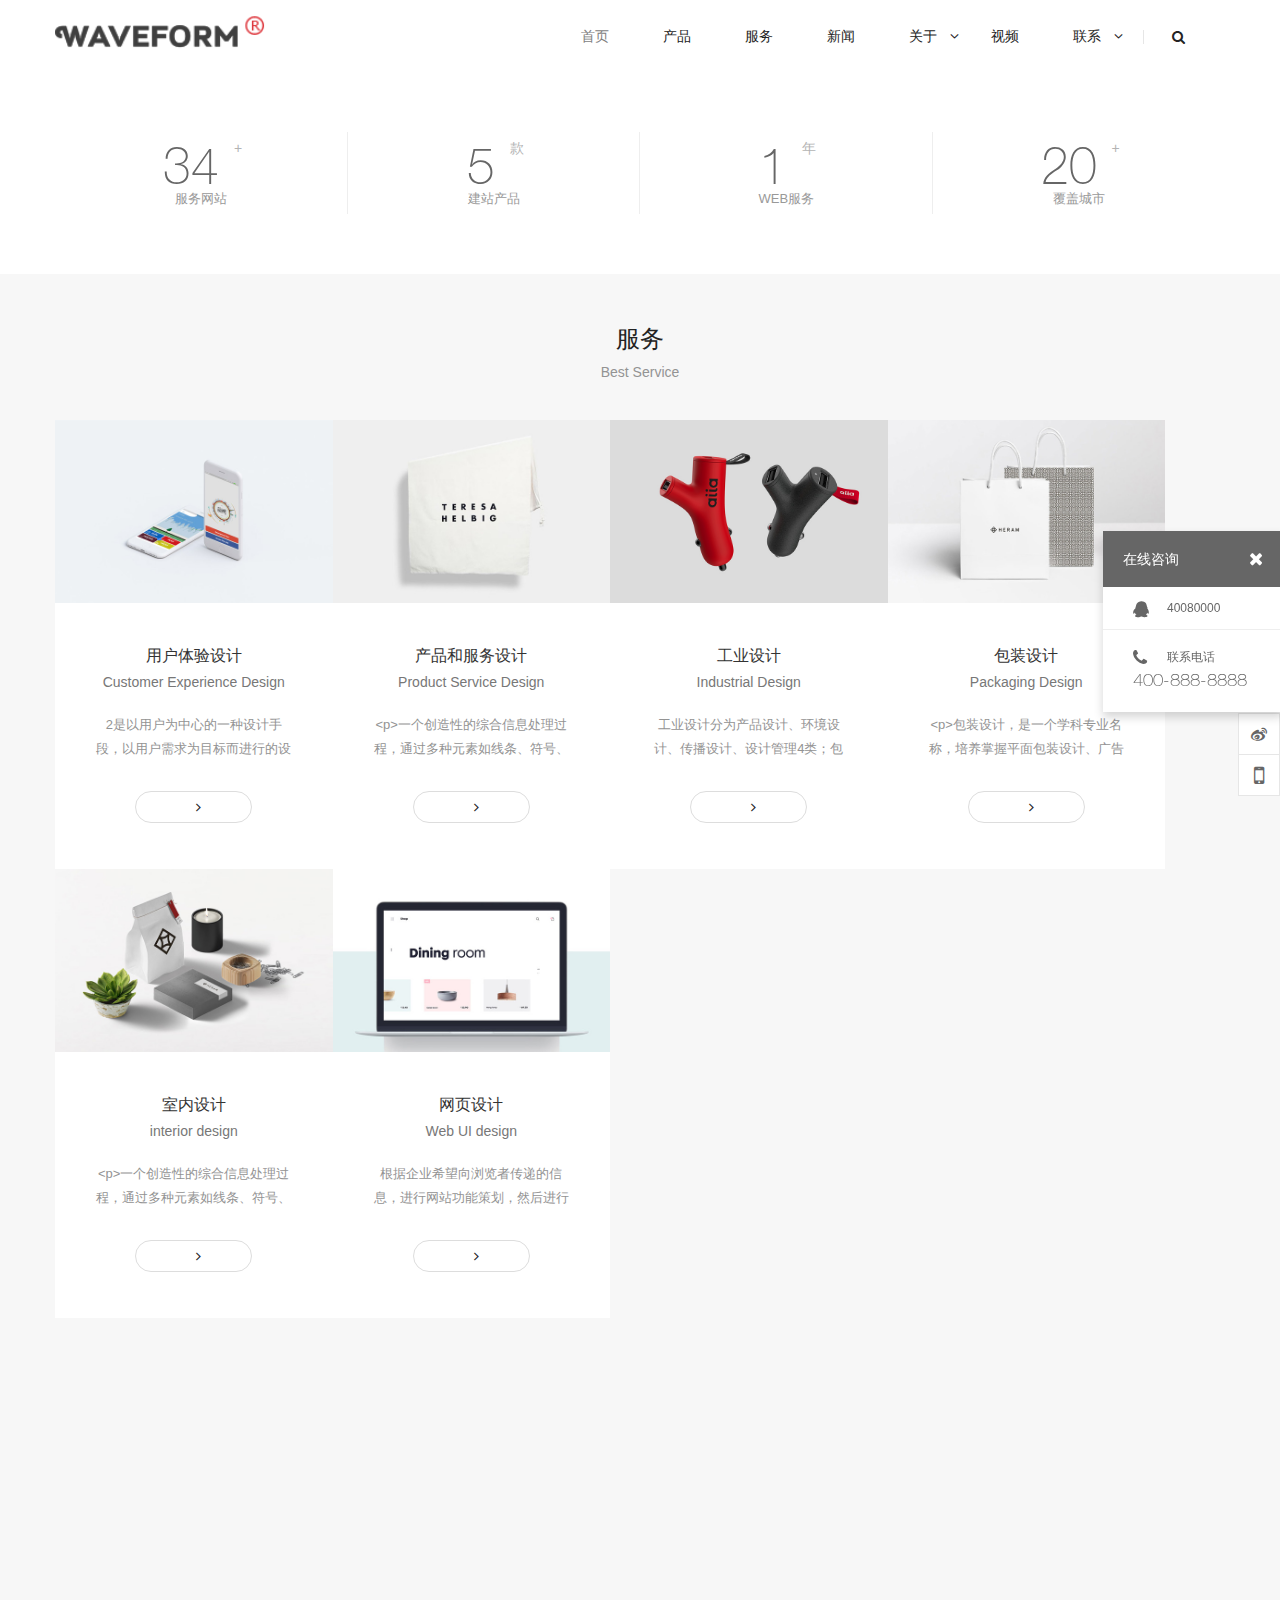
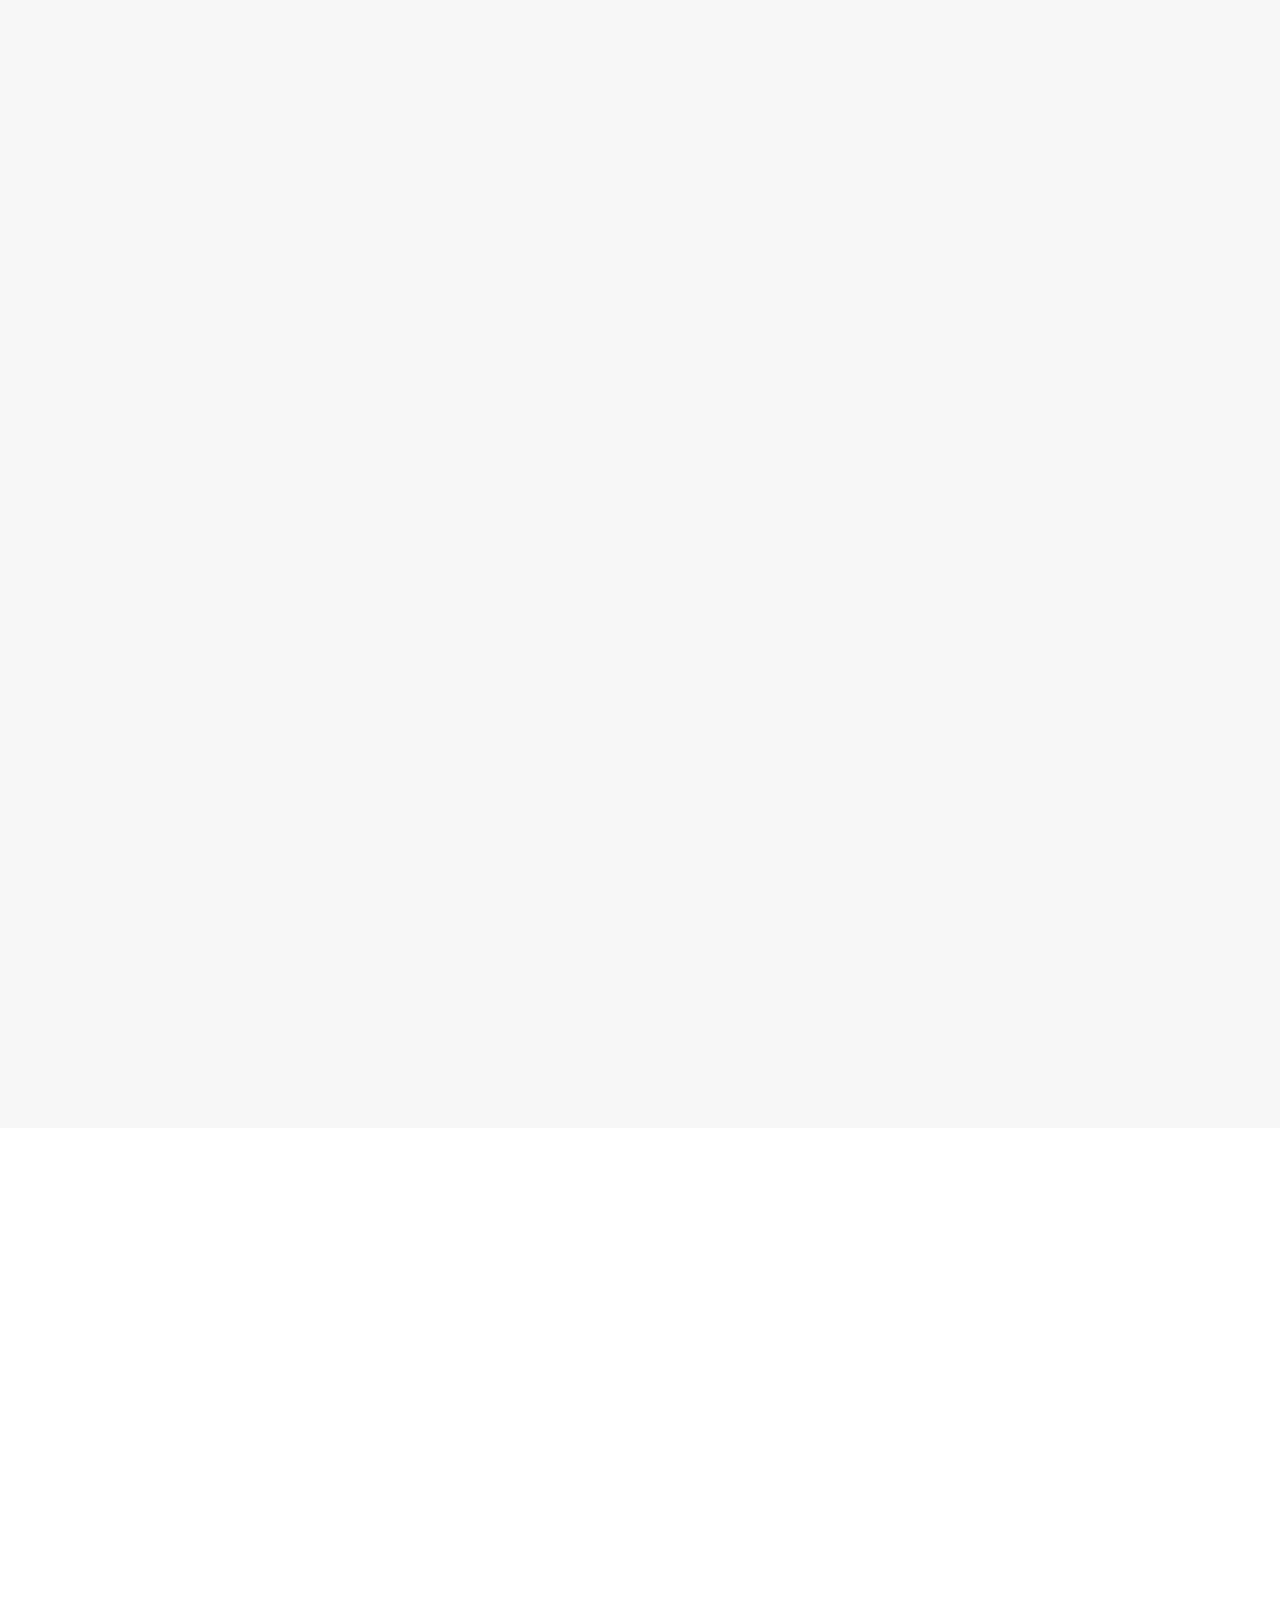
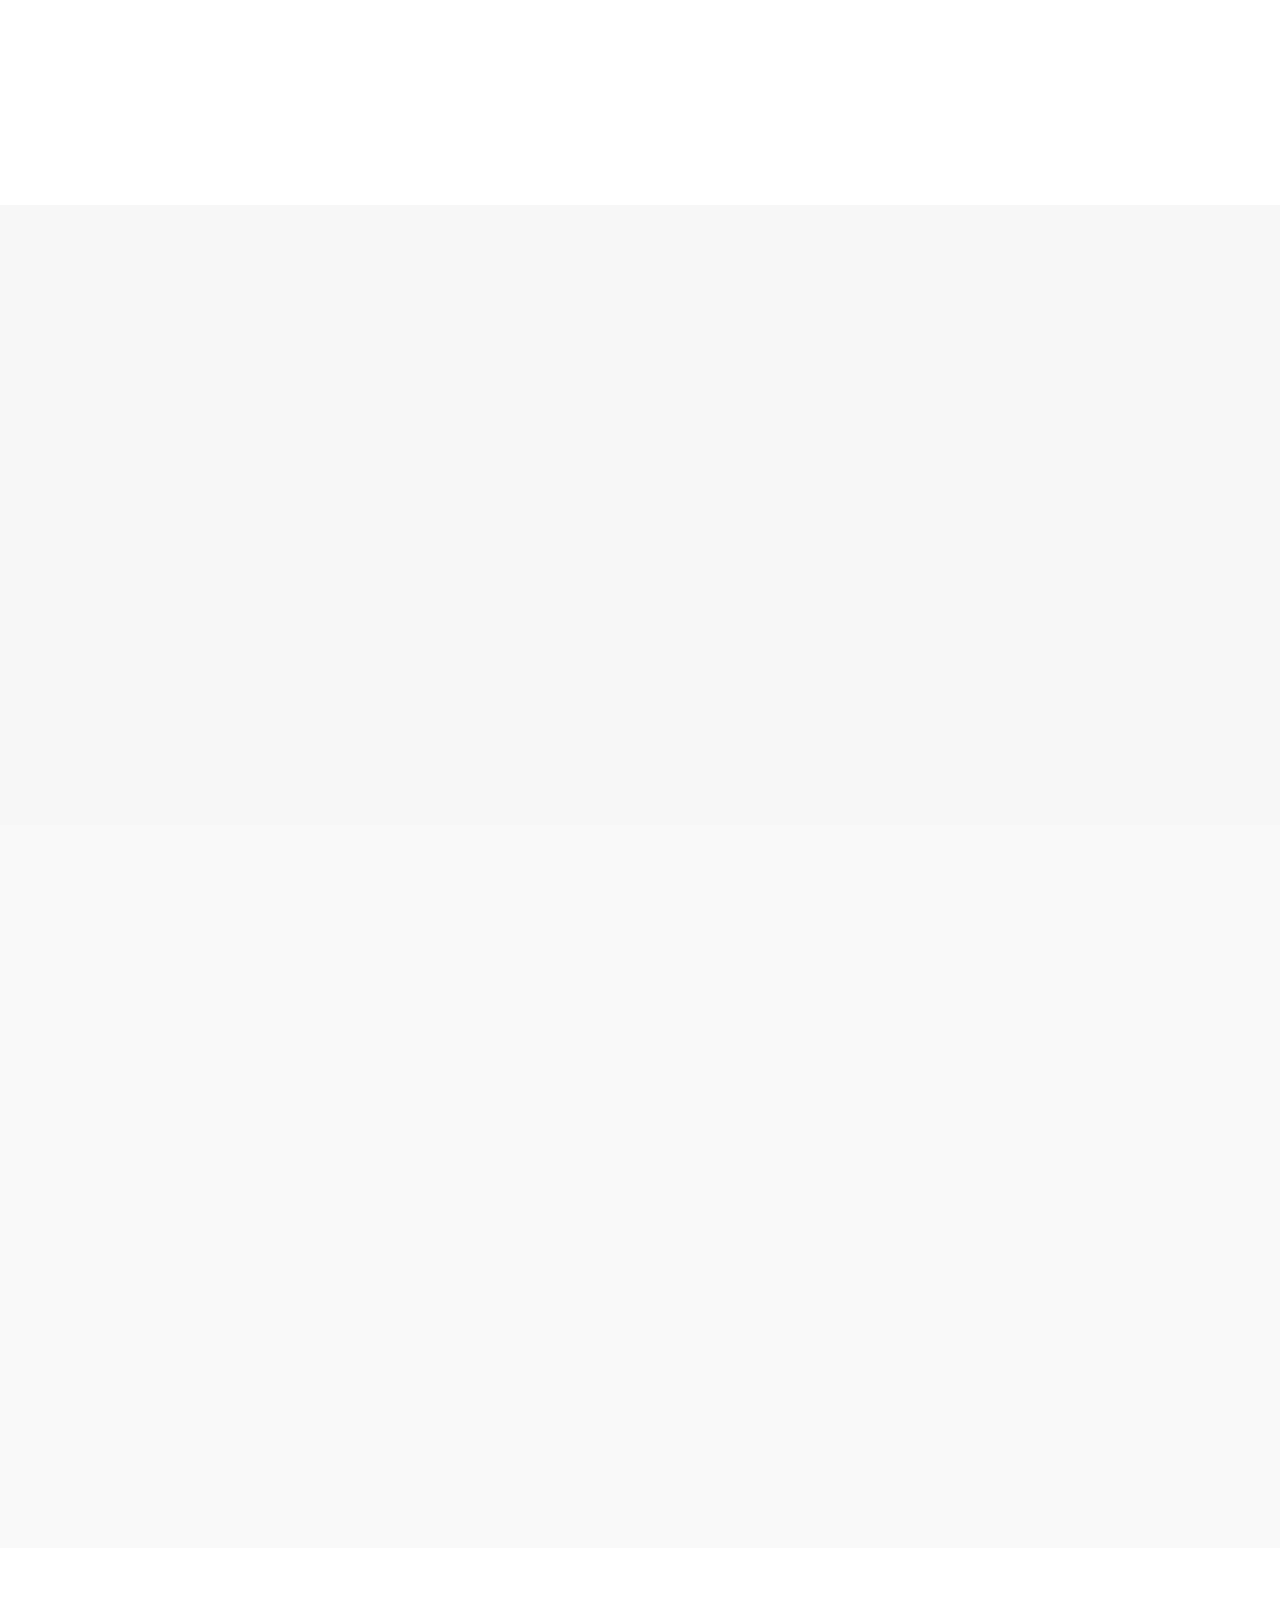
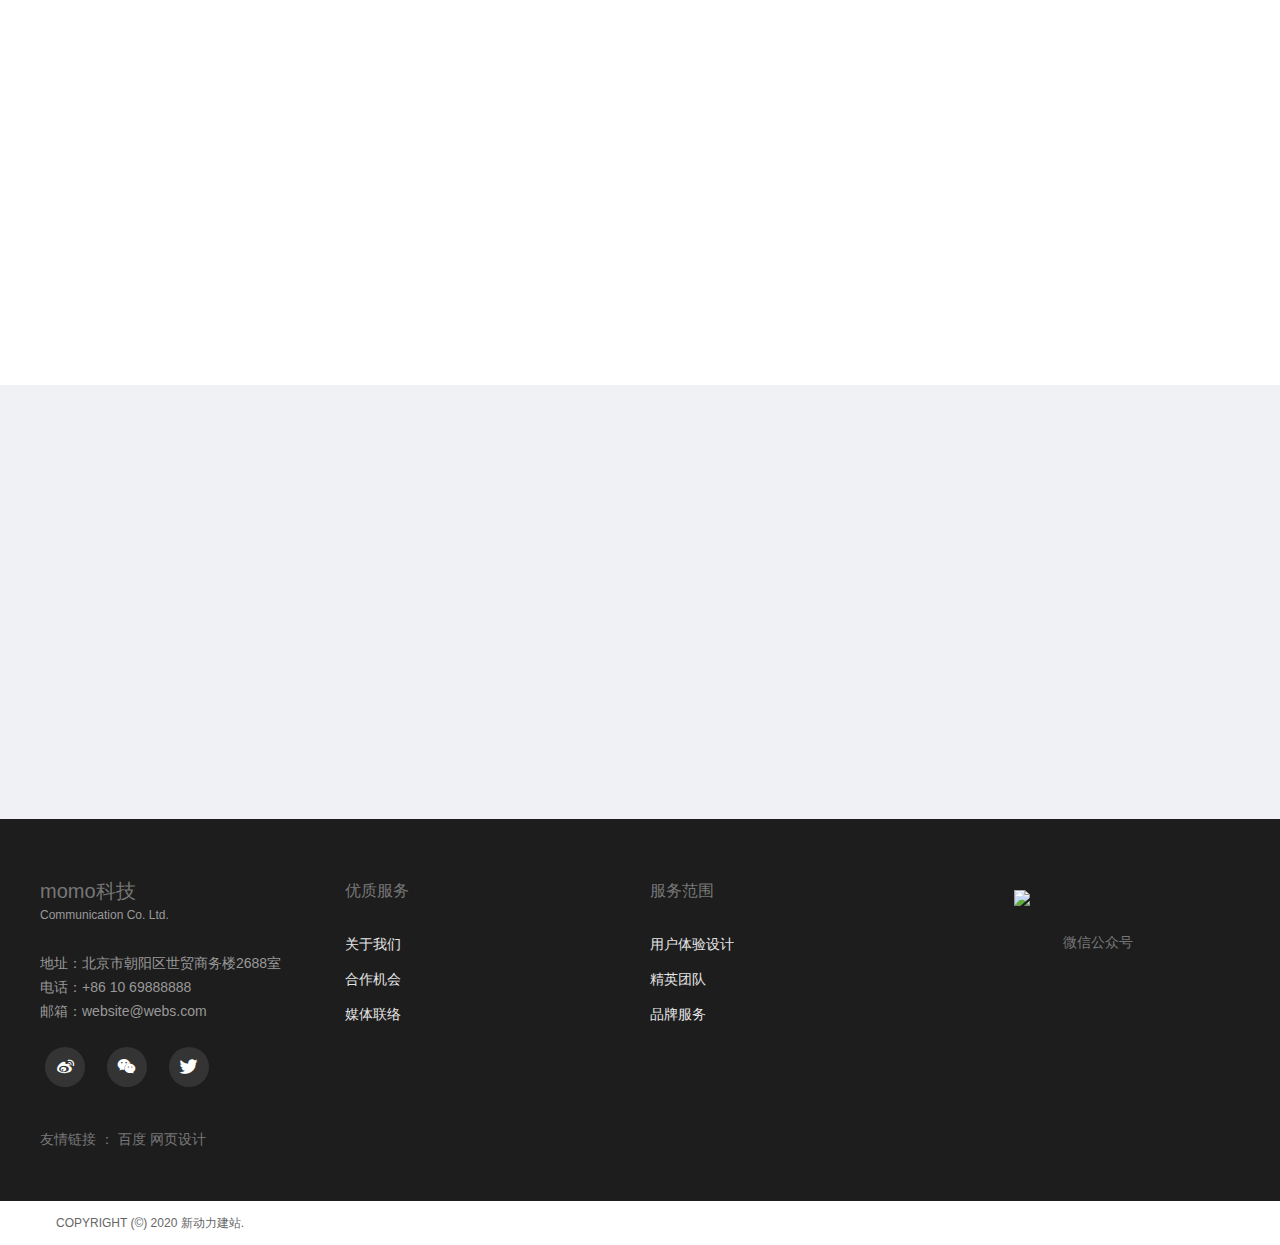
==== commit e7b8be4e: "xx" ====
--- a/index.html
+++ b/index.html
@@ -1,6 +1,5 @@
 <!DOCTYPE html PUBLIC "-//W3C//DTD XHTML 1.0 Transitional//EN" "http://www.w3.org/TR/xhtml1/DTD/xhtml1-transitional.dtd">
 <html xmlns="http://www.w3.org/1999/xhtml" class="agent-pc theme-w theme-wgreen">
-
 <head>
 	<meta charset="utf-8">
 	<meta name="renderer" content="webkit">
@@ -34,7 +33,7 @@
 				</div>
 				<div id="navWrapper">
 					<div class="content">
-						<ul class="nav movedx">
+						<ul class="nav movedx" data-movedx-mid="1">
 							<li class="navitem"> 
 								<a class="active" href="index.html">
 									<span>首页</span>
@@ -65,10 +64,10 @@
 										<a href="about.html">关于</a>
 									</li>
 									<li> 
-										<a href="about.html">团队</a>
+										<a href="team.html">团队</a>
 									</li>
 									<li> 
-										<a href="about.html">合作伙伴</a>
+										<a href="partner.html">合作伙伴</a>
 									</li>
 								</ul>
 							</li>
@@ -171,7 +170,7 @@
 							<li>
 								<div>
 									<p class="number">
-										<span class="counterDX" >629</span>
+										<span class="counterDX" data-counter-value="629">629</span>
 										<span class="unit">+</span>
 									</p>
 									<p class="title">服务网站</p>
@@ -180,7 +179,7 @@
 							<li>
 								<div>
 									<p class="number">
-										<span class="counterDX">91</span>
+										<span class="counterDX"  data-counter-value="91">91</span>
 										<span class="unit">款</span>
 									</p>
 									<p class="title">建站产品</p>
--- a/lib/style.17795.css
+++ b/lib/style.17795.css
@@ -2634,7 +2634,7 @@
   visibility: visible;
 }
 
-body #header .content .nav .navitem:nth-last-of-type(2) .subnav {
+body #header .content .nav .navitem:nth-last-of-type(1) .subnav {
   left: auto;
   right: 0;
 }
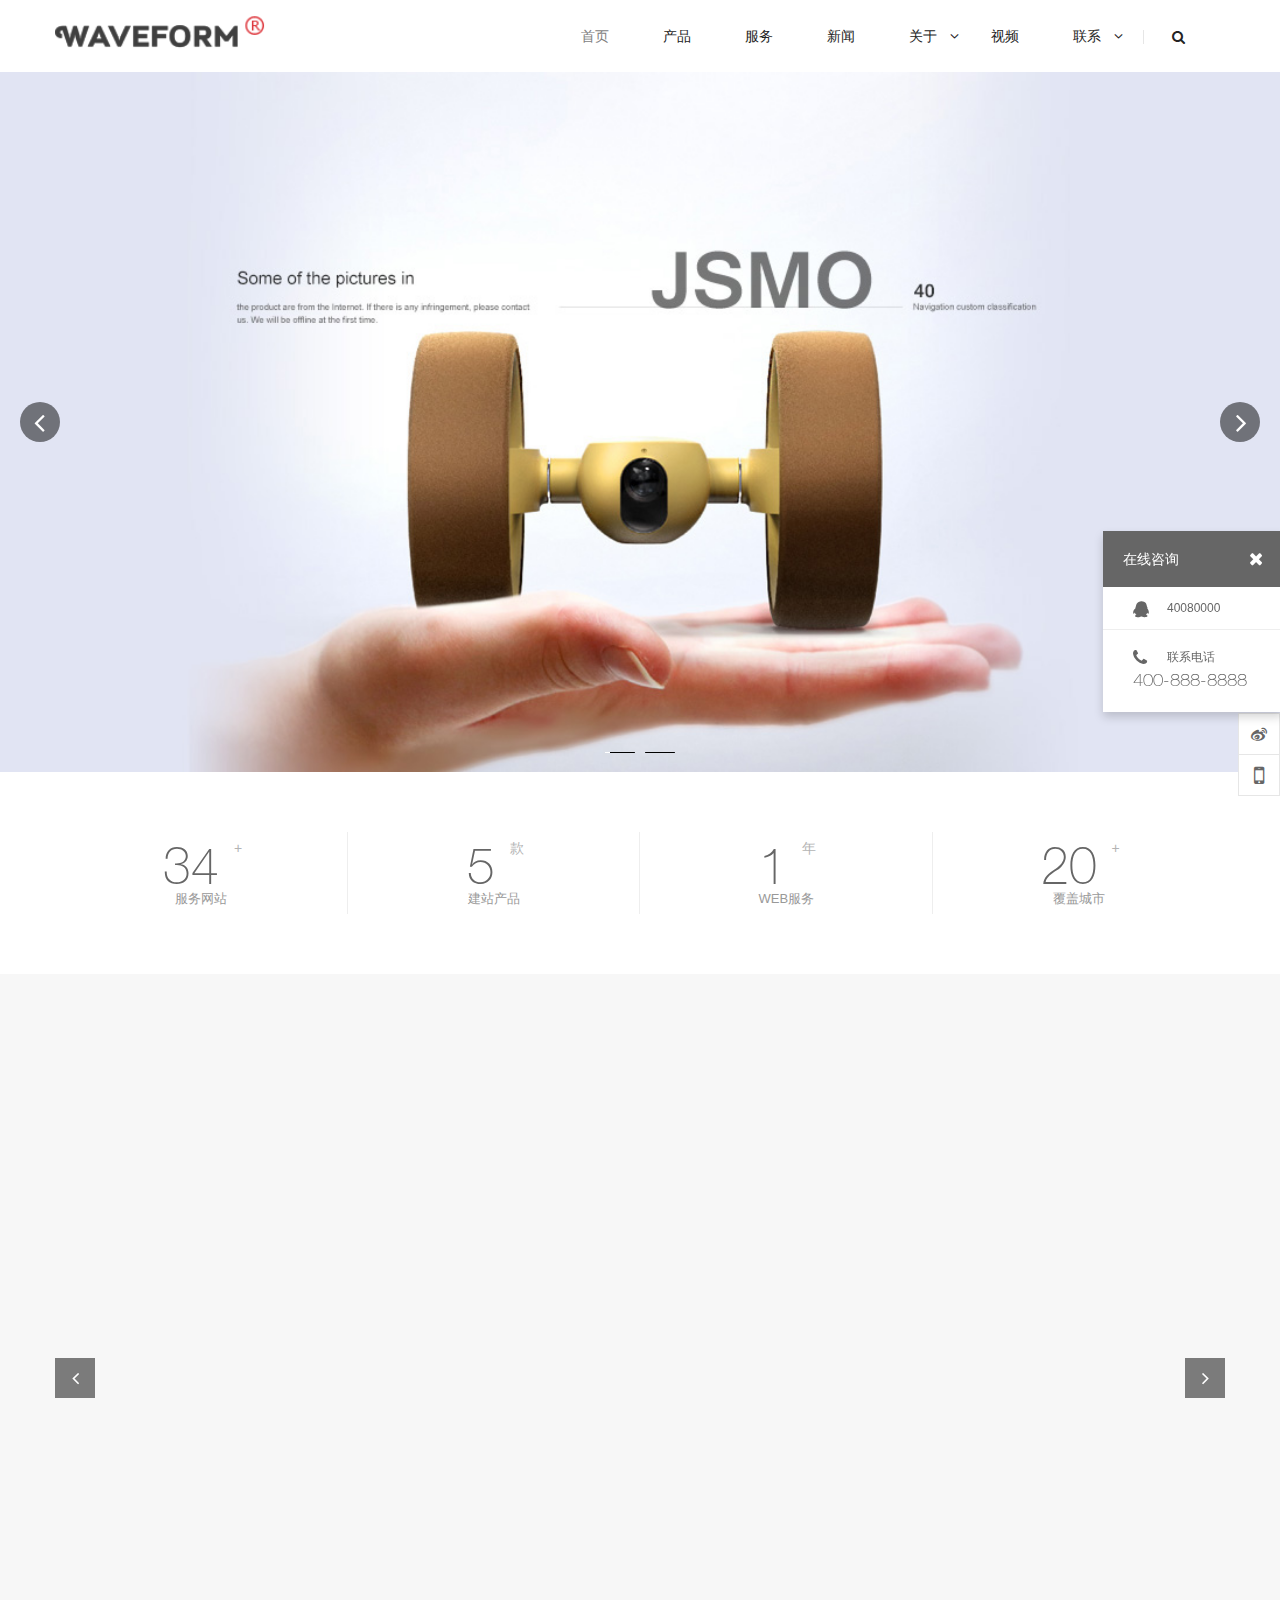
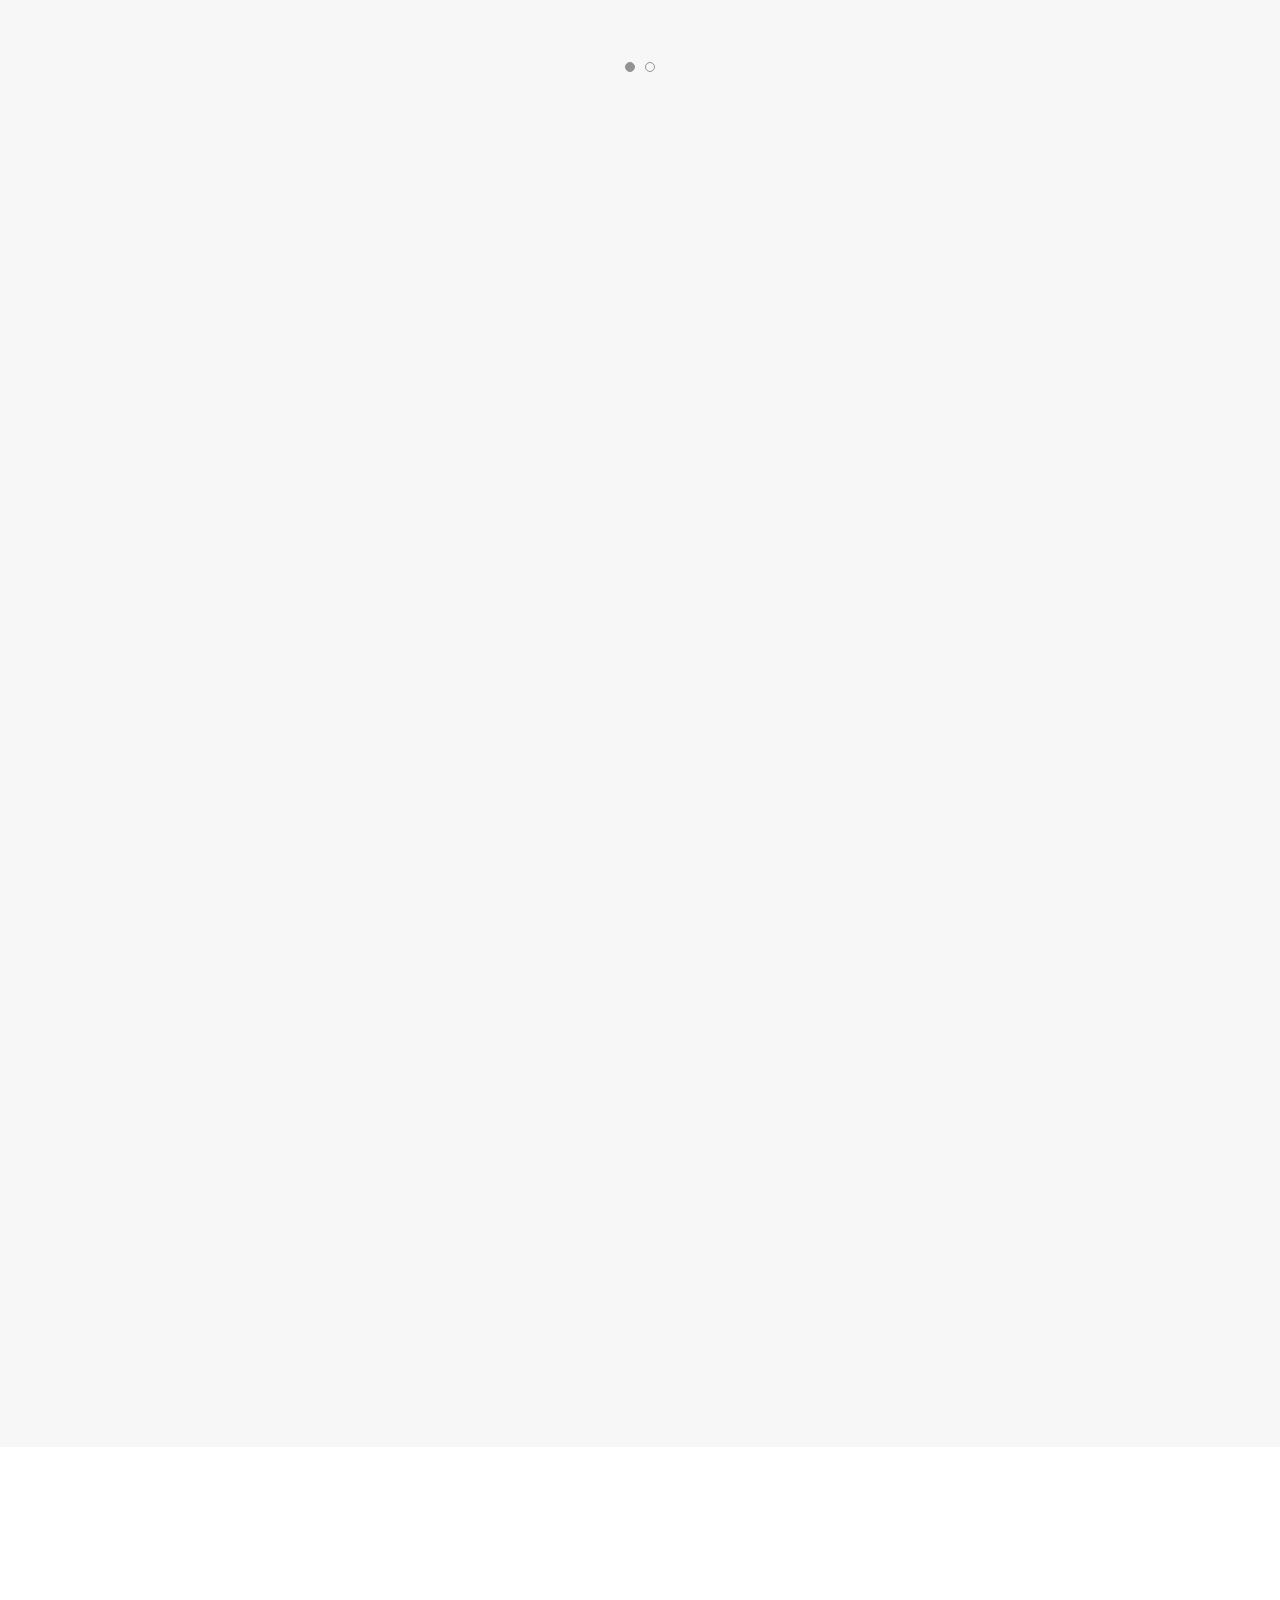
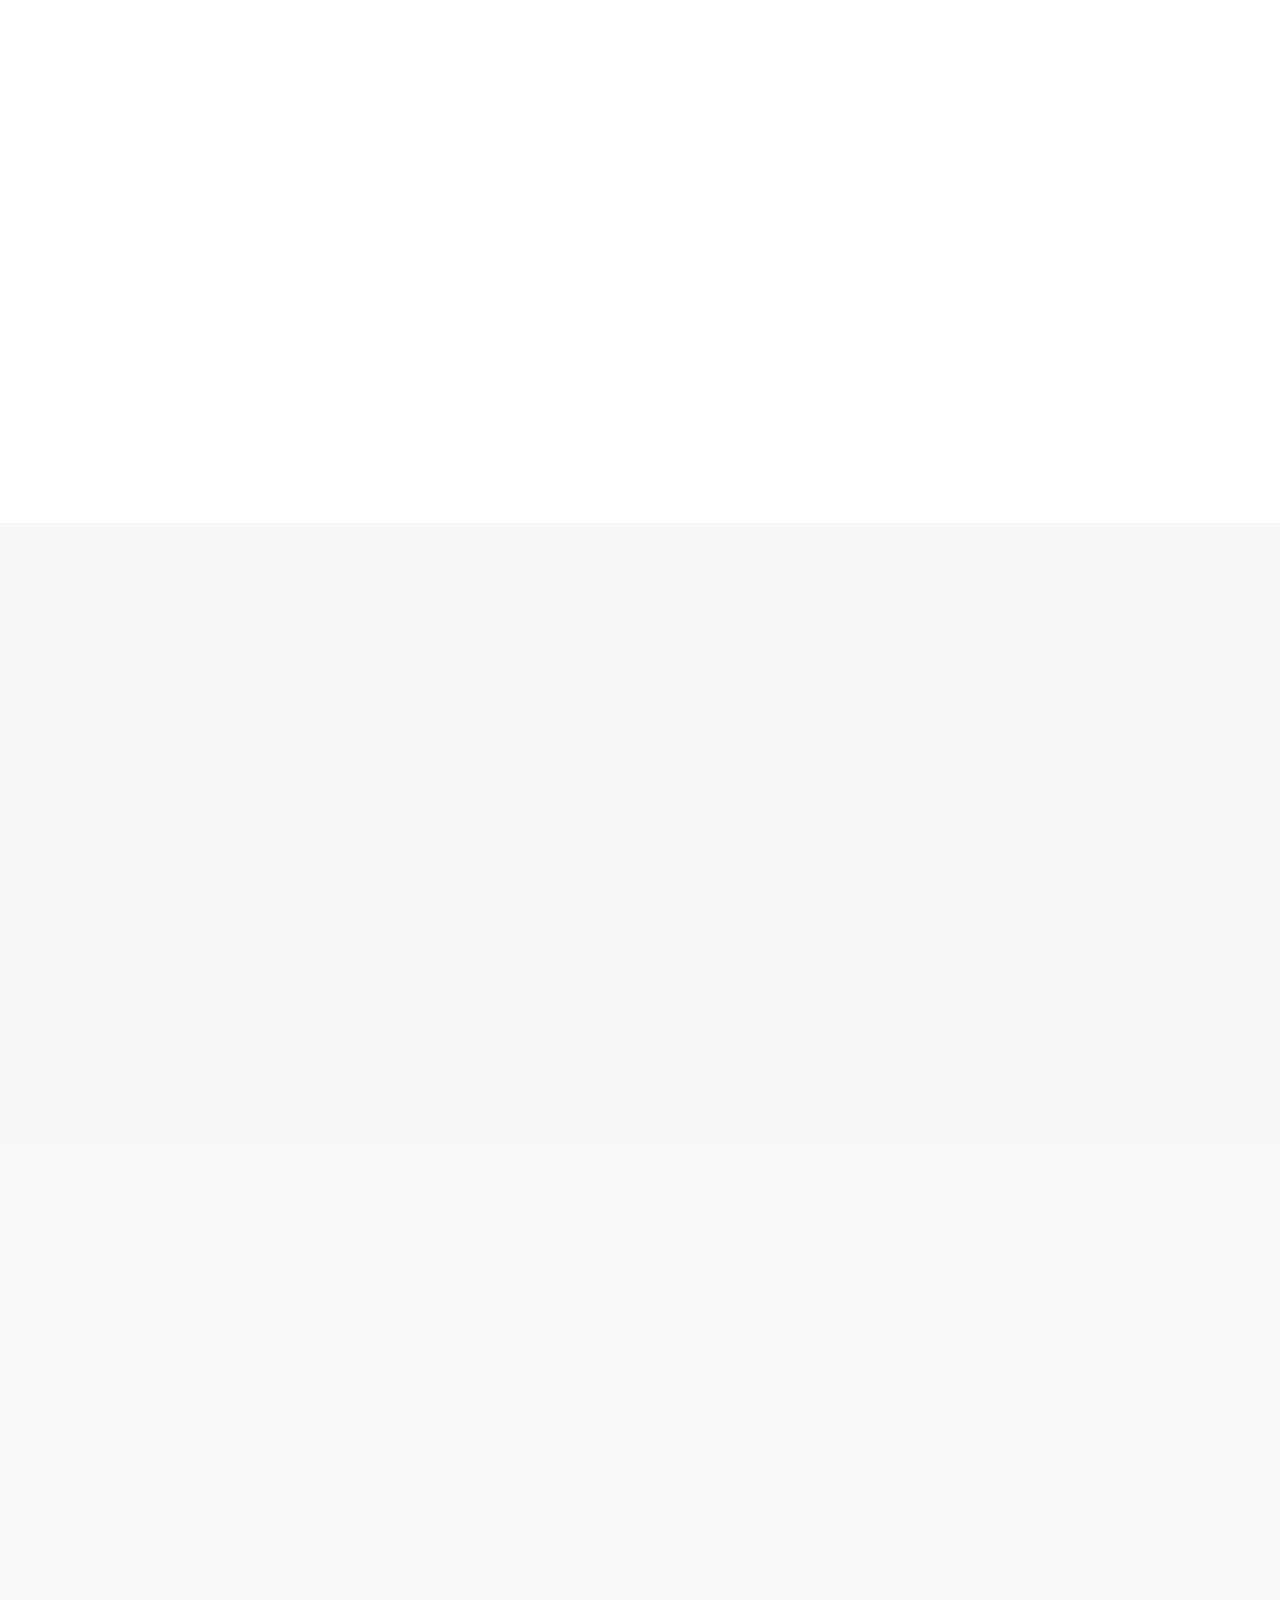
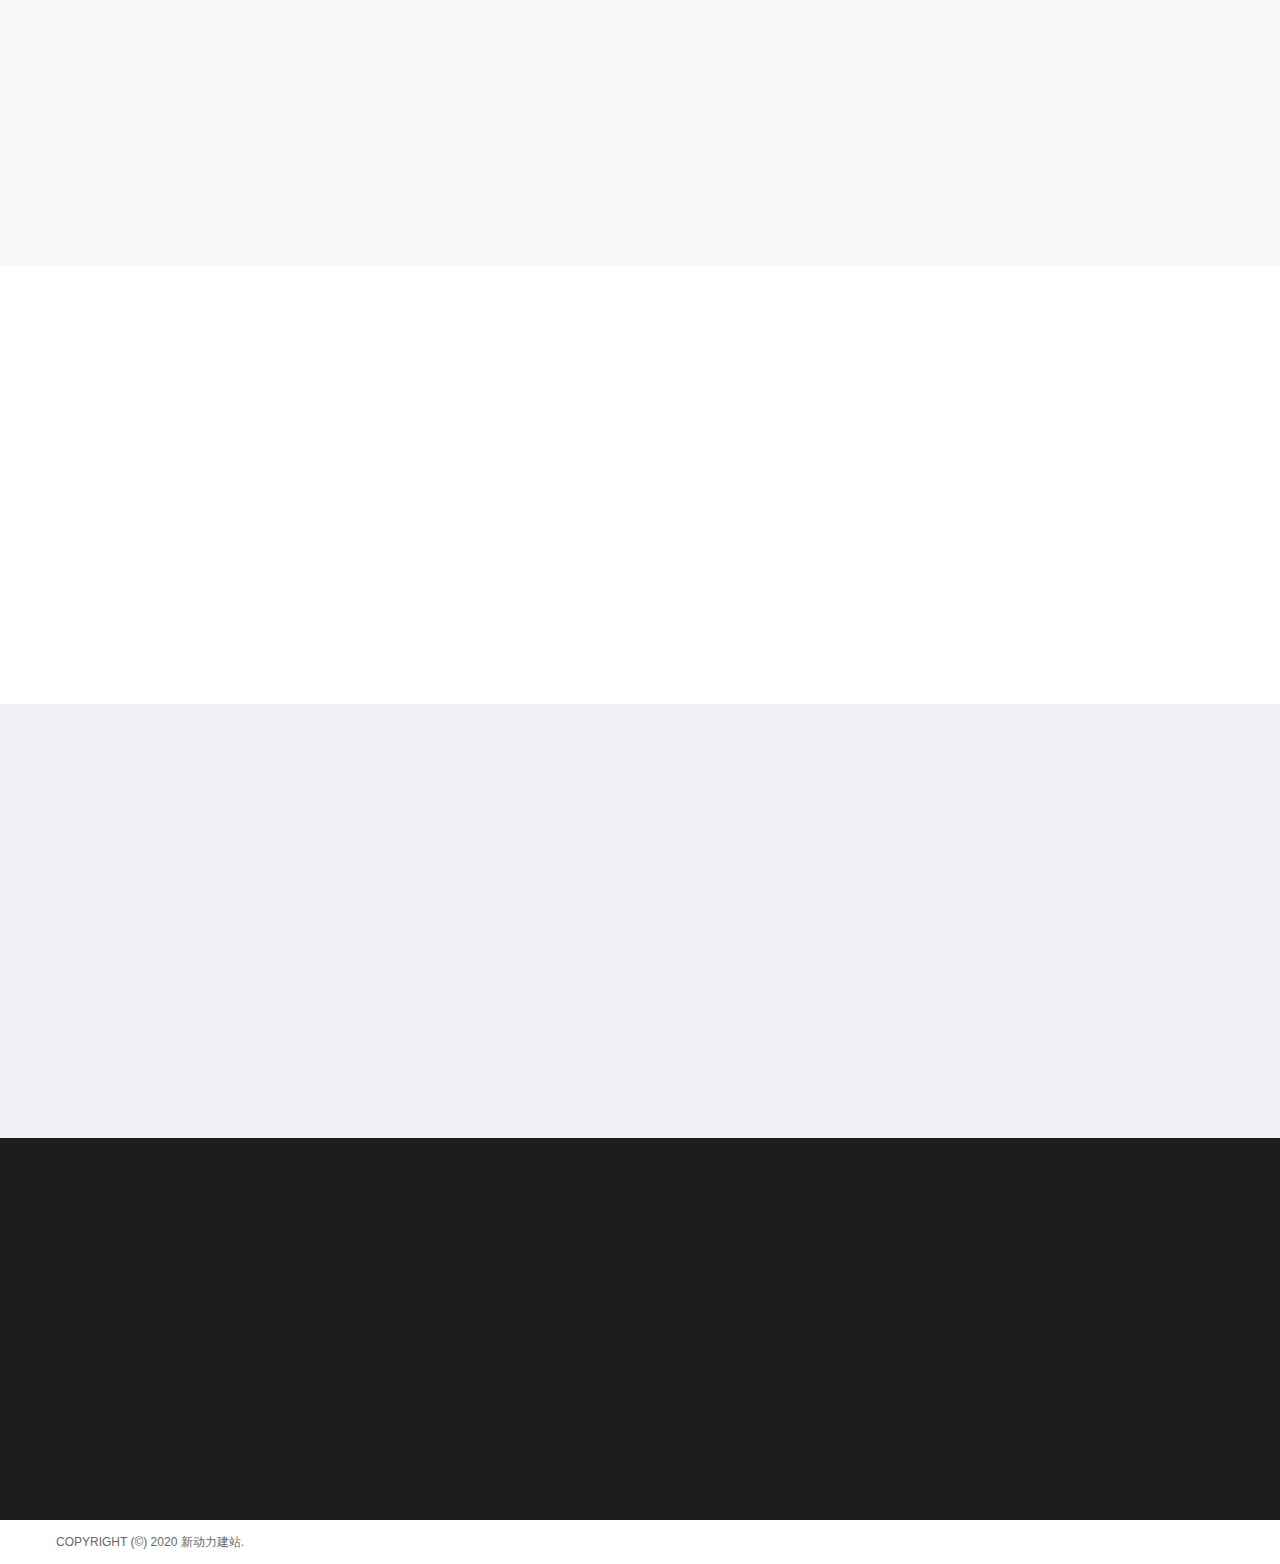
==== commit 412eeaba: "11" ====
--- a/index.html
+++ b/index.html
@@ -13,13 +13,13 @@
 	<meta content="black" name="apple-mobile-web-app-status-bar-style" />
 	<meta name="format-detection" content="telephone=no" />
 	<script type="text/javascript" src="./lib/jquery.min.js"></script>
-	<script type="text/javascript" src="./lib/org.1494058893.js" data-main="indexMain"></script>
+	<script type="text/javascript" src="./lib/org.js" data-main="indexMain"></script>
 	<script type="text/javascript" src="./lib/plugs.js"></script>
-	<script type="text/javascript" src="./lib/17795.js"></script>
+	<script type="text/javascript" src="./lib/lib.js"></script>
+	<link rel="stylesheet" type="text/css" href="./lib/editorPageStyle.css">
     <link rel="stylesheet" type="text/css" href="./lib/lib2.css">
-    <link rel="stylesheet" type="text/css" href="./lib/style.17795.css">
-    <link rel="stylesheet" type="text/css" href="./lib/des.17795.css">
-	<link rel="stylesheet" type="text/css" href="./lib/editorPageStyle.css">
+    <link rel="stylesheet" type="text/css" href="./lib/style.css">
+    <link rel="stylesheet" type="text/css" href="./lib/des.css">
 </head>
 <body id="longPage" class="gh0 longPage bodyindex">
 	<div class="bodyMask"></div>
@@ -54,7 +54,7 @@
 									<span>新闻</span> 
 								</a>
 							</li>
-							<li class="navitem isHover"> 
+							<li class="navitem"> 
 								<a href="javascript:;" > 
 									<span>关于</span> 
 									<i class="fa fa-angle-down"></i>
@@ -121,6 +121,7 @@
 		</div>
 	</div>
 	<div id="sitecontent" class="ff_sitecontent">
+		<!-- 头部搜索 -->
 		<script>
 			var searchAddr = window.location.origin + '/search/s/';
 			function jumpToSearch($el) {
@@ -146,24 +147,35 @@
 				}
 			});
 		</script>
-
 		<div id="indexPage" class="ff_indexPage">
+			<!-- 首页轮播图 start -->
 			<div id="topSlider" class="ff_topSlider mslider module">
 				<div class="content_wrapper">
-					<div class="content_list owl-carousel owl-theme">
+					<div 
+						class="content_list owl-carousel owl-theme" 
+						data-slider-height="700" 
+						data-slider-auto="1" 
+						data-slider-mode="0" 
+						data-slider-mode_id="0" 
+						data-slider-pause="4" 
+						data-slider-ease="ease-out" 
+						data-slider-speed="1">
 						<div class="item_block">
-							<div class="item_bg image"
-								data-thumb="./images/1571635712261_80x80.jpg"
-								style="background-image:url(./images/1571635712261.jpg)">
+							<div class="item_bg image" style="background-image:url(./images/home-banner-1.jpg)">
 							</div>
 						</div>
+						<div class="item_block">
+							<div class="item_bg image" style="background-image:url(./images/home-banner-2.jpg)">
+							</div>
+						</div>
 					</div>
 					<div class="clear"></div>
 				</div>
 			</div>
+			<!-- 首页轮播图 end -->
+
+			<!-- 统计 start -->
 			<div class="mcounter module">
-				<div class="bgmask"></div>
-				<div id="counterBgdx" style="position:absolute; width:100%; height:100%"></div>
 				<div class="module_container">
 					<div class="container_content">
 						<ul class="content_list">
@@ -208,7 +220,9 @@
 					</div>
 				</div>
 			</div>
-
+			<!-- 统计 end -->
+			
+			<!-- 服务 start -->
 			<div class="mlist service module ff_slider">
 				<div class="bgmask"></div>
 				<div class="module_container">
@@ -217,15 +231,11 @@
 						<p class="subtitle">Best Service</p>
 					</div>
 					<div class="container_content">
-						<div class="content_wrapper slider">
-							<div class="content_list clearfix">
-								<div id="item_block_0" class="item_block_0 item_block wow">
-									<div class="item_index">01</div>
+						<div class="content_wrapper slider" data-slider-num="3" data-slider-loop="0">
+							<div class="content_list clearfix owl-carousel owl-theme owl-loaded owl-drag">
+								<div class="item_block wow">
 									<a href="//ugpmg5xg.mo5.line2.jsmo.xin/list/post/1301679/" class="item_box">
-										<div 
-											href="//ugpmg5xg.mo5.line2.jsmo.xin/list/post/1301679/"
-											class="item_img"
-											target="_blank">
+										<div  class="item_img">
 											<img src="./images/1571377527695.jpg" />
 											<div class="item_mask"></div>
 										</div>
@@ -246,9 +256,9 @@
 										</div>
 									</a>
 								</div>
-								<div id="item_block_1" class="item_block_1 item_block wow">
+								<div class="item_block wow">
 									<a href="//ugpmg5xg.mo5.line2.jsmo.xin/list/post/1301682/" class="item_box">
-										<div href="//ugpmg5xg.mo5.line2.jsmo.xin/list/post/1301682/" class="item_img" target="_blank">
+										<div class="item_img">
 											<img src="./images/1571378570504.jpg" />
 											<div class="item_mask"></div>
 										</div>
@@ -259,19 +269,19 @@
 											</div>
 											<div class="item_des">
 												<p class="description">
-													&lt;p&gt;一个创造性的综合信息处理过程，通过多种元素如线条、符号、数字、色彩等方式的组合把产品的形状以平面或立体的形式展现出来。它是将人的某种目的或需要转换为一个具体的物理或工具的过程；是把一种计划、规划设想、问题解决的方法&lt;/p&gt;
-												</p>
-											</div>
-											<span href="//ugpmg5xg.mo5.line2.jsmo.xin/list/post/1301682/"
-												class="details hide">
-												MORE<i class="fa fa-angle-right" aria-hidden="true"></i>
+													&lt;&gt;一个创造性的综合信息处理过程，通过多种元素如线条、符号、数字、色彩等方式的组合把产品的形状以平面或立体的形式展现出来。它是将人的某种目的或需要转换为一个具体的物理或工具的过程；是把一种计划、规划设想、问题解决的方法&lt;/p&gt;
+												</p>
+											</div>
+											<span href="//ugpmg5xg.mo5.line2.jsmo.xin/list/post/1301682/" class="details hide">
+												MORE
+												<i class="fa fa-angle-right" aria-hidden="true"></i>
 											</span>
 										</div>
 									</a>
 								</div>
-								<div id="item_block_2" class="item_block_2 item_block wow">
+								<div class="item_block wow">
 									<a href="//ugpmg5xg.mo5.line2.jsmo.xin/list/post/1301681/" class="item_box">
-										<div href="//ugpmg5xg.mo5.line2.jsmo.xin/list/post/1301681/" class="item_img" target="_blank">
+										<div class="item_img">
 											<img src="./images/1571378965684.jpg" />
 											<div class="item_mask"></div>
 										</div>
@@ -285,16 +295,16 @@
 													工业设计分为产品设计、环境设计、传播设计、设计管理4类；包括造型设计、机械设计、电路设计、服装设计、环境规划、室内设计、建筑设计、UI设计、平面设计、包装设计、广告设计、动画设计、展示设计
 												</p>
 											</div>
-											<span href="//ugpmg5xg.mo5.line2.jsmo.xin/list/post/1301681/"
-												class="details hide">
-												MORE<i class="fa fa-angle-right" aria-hidden="true"></i>
+											<span href="//ugpmg5xg.mo5.line2.jsmo.xin/list/post/1301681/" class="details hide">
+												MORE
+												<i class="fa fa-angle-right" aria-hidden="true"></i>
 											</span>
 										</div>
 									</a>
 								</div>
-								<div id="item_block_3" class="item_block_3 item_block wow">
+								<div class="item_block wow">
 									<a href="//ugpmg5xg.mo5.line2.jsmo.xin/list/post/1301680/" class="item_box">
-										<div href="//ugpmg5xg.mo5.line2.jsmo.xin/list/post/1301680/" class="item_img" target="_blank">
+										<div class="item_img">
 											<img src="./images/157137902119.jpg" />
 											<div class="item_mask"></div>
 										</div>
@@ -308,18 +318,16 @@
 													&lt;p&gt;包装设计，是一个学科专业名称，培养掌握平面包装设计、广告艺术设计领域的专业知识及专业技能的人才。经济全球化的今天，包装与商品已融为一体&lt;/p&gt;
 												</p>
 											</div>
-											<span href="//ugpmg5xg.mo5.line2.jsmo.xin/list/post/1301680/"
-												class="details hide">
-												MORE<i class="fa fa-angle-right" aria-hidden="true"></i>
+											<span href="//ugpmg5xg.mo5.line2.jsmo.xin/list/post/1301680/" class="details hide">
+												MORE
+												<i class="fa fa-angle-right" aria-hidden="true"></i>
 											</span>
 										</div>
 									</a>
 								</div>
-								<div id="item_block_4" class="item_block_4 item_block wow" style="animation-delay:.1s">
-									<div class="item_index">05</div>
+								<div class="item_block wow">
 									<a href="//ugpmg5xg.mo5.line2.jsmo.xin/list/post/1301683/" class="item_box">
-										<div href="//ugpmg5xg.mo5.line2.jsmo.xin/list/post/1301683/" class="item_img"
-											target="_blank">
+										<div class="item_img">
 											<img
 												src="./images/1571379109758.jpg" />
 											<div class="item_mask"></div>
@@ -335,14 +343,15 @@
 												</p>
 											</div>
 											<span href="//ugpmg5xg.mo5.line2.jsmo.xin/list/post/1301683/" class="details hide">
-												MORE<i class="fa fa-angle-right"></i>
+												MORE
+												<i class="fa fa-angle-right"></i>
 											</span>
 										</div>
 									</a>
 								</div>
-								<div id="item_block_5" class="item_block_5 item_block wow">
+								<div class="item_block wow">
 									<a href="//ugpmg5xg.mo5.line2.jsmo.xin/list/post/1301684/" class="item_box">
-										<div href="//ugpmg5xg.mo5.line2.jsmo.xin/list/post/1301684/" class="item_img" target="_blank">
+										<div class="item_img">
 											<img src="./images/1571379241864.jpg" />
 											<div class="item_mask"></div>
 										</div>
@@ -356,9 +365,9 @@
 													根据企业希望向浏览者传递的信息，进行网站功能策划，然后进行的页面设计美化工作。作为企业对外宣传物料的其中一种，精美的网页设计，对于提升企业的互联网品牌形象至关重要
 												</p>
 											</div>
-											<span href="//ugpmg5xg.mo5.line2.jsmo.xin/list/post/1301684/"
-												class="details hide">
-												MORE<i class="fa fa-angle-right" aria-hidden="true"></i>
+											<span href="//ugpmg5xg.mo5.line2.jsmo.xin/list/post/1301684/" class="details hide">
+												MORE
+												<i class="fa fa-angle-right" aria-hidden="true"></i>
 											</span>
 										</div>
 									</a>
@@ -369,7 +378,9 @@
 					<div class="clear"></div>
 				</div>
 			</div>
-
+			<!-- 服务 end -->
+
+			<!-- 产品 start -->
 			<div class="mlist project module ff_noSlider">
 				<div class="bgmask"></div>
 				<div class="module_container">
@@ -424,7 +435,9 @@
 					<div class="clear"></div>
 				</div>
 			</div>
-
+			<!-- 产品 end -->
+
+			<!-- JSMO设计公司 start -->
 			<div class="mcustomize module horizontal tlir">
 				<div class="bgmask"></div>
 				<div class="module_container">
@@ -453,7 +466,7 @@
 
 						<div class="mediabody wow">
 							<a target="_blank" href="http://mo005-1872.mo5.line1.jsmo.xin/list/post/39699/">
-								<div class="image" style="background-image:url(./images/1570762410305.png)">
+								<div class="image design-image">
 								</div>
 								<div class="mask"></div>
 								<div class="link_icon">
@@ -464,9 +477,10 @@
 						<div class="clear"></div>
 					</div>
 				</div>
-
-			</div>
-
+			</div>
+			<!-- JSMO设计公司 end -->
+
+			<!-- 团队 start -->
 			<div class="mlist team module ff_noSlider">
 				<div class="bgmask"></div>
 				<div class="module_container">
@@ -477,9 +491,9 @@
 					<div class="container_content">
 						<div class="content_wrapper">
 							<div class="content_list clearfix">
-								<div id="item_block_0" class="item_block_0 item_block wow">
+								<div class="item_block wow">
 									<a href="//ugpmg5xg.mo5.line2.jsmo.xin/list/post/1301603/" class="item_box">
-										<div href="//ugpmg5xg.mo5.line2.jsmo.xin/list/post/1301603/" class="item_img" target="_blank">
+										<div class="item_img">
 											<img src="./images/1571382332659.jpg" />
 											<div class="item_mask"></div>
 										</div>
@@ -502,13 +516,14 @@
 					<div class="clear"></div>
 				</div>
 			</div>
-
-			<div class="mcustomize module bgShow bgParallax initlayout" style="background-image: url('./images/1570771647496.jpg'); background-position-x: initial; background-position-y: 74.7422px; background-repeat: no-repeat; background-size: cover; background-attachment: fixed;">
+			<!-- 团队 end -->
+
+			<!-- 专业 start -->
+			<div class="mcustomize module bgShow bgParallax initlayout pro-bg">
 				<div class="bgmask"></div>
 				<div class="module_container">
 					<div class="container_header wow animated hide">
 						<p class="title">因为专业，所以更好更棒</p>
-						<p class="subtitle"></p>
 					</div>
 					<div class="container_content">
 						<div class="contentbody">
@@ -517,14 +532,15 @@
 									<p class="title">因为专业，所以更好更棒</p>
 								</div>
 								<div class="description wow">
-									<p style="text-align: center;">
+									<p class="text-center">
 										凭借多年在网站设计和开发行业的经验，JSMO引以为豪的是，我们致力于打造独特，创造性和高质量的设计，这些设计采用最新的现代编码和开发技术开发，然后使用最新的结构化编码框架构建，
 										您的开发团队可以轻松将其升级到新的水平。<br /></p>
 									<p style="text-align: center;">
 										凭借多年在网站设计和开发行业的经验，JSMO引以为豪的是，我们致力于打造独特，创造性和高质量的设计，这些设计采用最新的现代编码和开发技术开发，然后使用最新的结构化编码框架构建，
 										您的开发团队可以轻松将其升级到新的水平。</p>
 									<p><br /></p>
-									<p style="text-align: center;"><a href="http://www.baidu.com" target="_self"
+									<p style="text-align: center;">
+										<a href="http://www.baidu.com" target="_self"
 											class="more"><span style="font-size: 14px;">查看更多</span></a></p>
 									<p><br /></p>
 								</div>
@@ -537,7 +553,9 @@
 					</div>
 				</div>
 			</div>
-
+			<!-- 专业 end -->
+
+			<!-- 新闻 start -->
 			<div class="mlist news module ff_noSlider">
 				<div class="bgmask"></div>
 				<div class="module_container">
@@ -548,9 +566,9 @@
 					<div class="container_content">
 						<div class="content_wrapper">
 							<div class="content_list clearfix">
-								<div id="item_block_0" class="item_block_0 item_block wow" style="animation-delay:.0s">
+								<div class=" item_block wow">
 									<a href="//ugpmg5xg.mo5.line2.jsmo.xin/list/post/1301551/" class="item_box">
-										<div href="//ugpmg5xg.mo5.line2.jsmo.xin/list/post/1301551/" class="item_img" target="_blank">
+										<div class="item_img">
 											<img src="./images/1571379375115.jpg" />
 											<div class="item_mask"></div>
 										</div>
@@ -566,10 +584,13 @@
 												<p class="title ellipsis">欧美CSS画廊设计奖项首页顶部展示1月27日的最佳设计作品</p>
 											</div>
 											<div class="item_des">
-												<p class="description">选出35个杰出视觉体验网站，被选其中,被收录到意大利全国工业设计协会从书中1</p>
+												<p class="description">
+													选出35个杰出视觉体验网站，被选其中,被收录到意大利全国工业设计协会从书中1
+												</p>
 											</div>
 											<span href="//ugpmg5xg.mo5.line2.jsmo.xin/list/post/1301551/" class="details hide">
-												MORE<i class="fa fa-angle-right" aria-hidden="true"></i>
+												MORE
+												<i class="fa fa-angle-right"></i>
 											</span>
 										</div>
 									</a>
@@ -580,7 +601,9 @@
 					<div class="clear"></div>
 				</div>
 			</div>
-
+			<!-- 新闻 end -->
+
+			<!-- 合作伙伴 start -->
 			<div class="mlist imagelink module ff_noSlider">
 				<div class="bgmask"></div>
 				<div class="module_container">
@@ -589,57 +612,57 @@
 							<ul class="content_list">
 								<li class="item_block wow">
 									<a class="item_img" title="JQUERY">
-										<div class="item_box" target="_blank">
-											<img src="./images/157138358484.png" />
+										<div class="item_box">
+											<img src="./images/jquery.png" />
 										</div>
 									</a>
 								</li>
 								<li class="item_block wow">
 									<a class="item_img" title="LESS">
-										<div class="item_box" target="_blank">
-											<img src="./images/1571383603501.png" />
+										<div class="item_box">
+											<img src="./images/less.png" />
 										</div>
 									</a>
 								</li>
 								<li class="item_block wow">
 									<a class="item_img" title="PINGDOM">
-										<div class="item_box" target="_blank">
-											<img src="./images/1571383624647.png" />
+										<div class="item_box">
+											<img src="./images/pingdom.png" />
 										</div>
 									</a>
 								</li>
 								<li class="item_block wow">
 									<a class="item_img" title="SASS">
-										<div class="item_box" target="_blank">
-											<img src="./images/1571383663422.png" />
+										<div class="item_box">
+											<img src="./images/sass.png" />
 										</div>
 									</a>
 								</li>
 								<li class="item_block wow">
 									<a class="item_img" title="MAGENTO">
-										<div class="item_box" target="_blank">
-											<img src="./images/1571383685524.png" />
+										<div class="item_box">
+											<img src="./images/magento.png" />
 										</div>
 									</a>
 								</li>
 								<li class="item_block wow">
 									<a class="item_img" title="WORDPRESS">
-										<div class="item_box" target="_blank">
-											<img src="./images/15713837088.png" />
+										<div class="item_box">
+											<img src="./images/wordpress.png" />
 										</div>
 									</a>
 								</li>
 								<li class="item_block wow">
 									<a class="item_img" title="WOO COMMERCE">
-										<div class="item_box" target="_blank">
-											<img src="./images/1571383725899.png" />
+										<div class="item_box">
+											<img src="./images/woo.png" />
 										</div>
 									</a>
 								</li>
 								<li class="item_block wow">
 									<a class="item_img" title="ENVATO">
-										<div class="item_box" target="_blank">
-											<img src="./images/1571383745379.png" />
+										<div class="item_box">
+											<img src="./images/envato.png" />
 										</div>
 									</a>
 								</li>
@@ -649,11 +672,10 @@
 					<div class="clear"></div>
 				</div>
 			</div>
-
-
-			<div id="mcontact" class="mcontact module" style="
-    background-position: initial;background-size: cover;background-repeat: no-repeat; 
-   ">
+			<!-- 合作伙伴 end -->
+
+			<!-- 联系 start -->
+			<div id="mcontact" class="mcontact module">
 				<div class="module_container">
 					<div class="container_header wow">
 						<p class="title">联系</p>
@@ -670,37 +692,17 @@
 									<p class="ellipsis contact_mob">手机：188-6666-5188</p>
 									<p class="ellipsis contact_fax">传真：000-66668888</p>
 									<p class="ellipsis contact_eml">邮箱：0008008@qq.com</p>
-									<div class="ff_social"><a class="fl" target="_blank" href="http://weibo.com/web"><i
-												class="fa fa-weibo"></i></a><a class="fl" target="_blank"
-											href="tencent://message/?uin=&Site=uelike&Menu=yes"><i
-												class="fa fa-qq"></i></a> <a id="mpbtn" class="fl" target="_blank"
-											href="//resources.jsmo.xin/templates/upload/1/201508/1438424052624.jpg"><i
-												class="fa fa-weixin"></i></a></div>
-								</div>
-								<div id="contactform" class="contactform wow">
-									<form
-										action="//ugpmg5xg.mo5.line2.jsmo.xin/service/message?form_token=5eb50d3410011"
-										method="post">
-										<p class="contactform_name">
-											<input type="text" class="inputtxt" name="name" placeholder="姓名"
-												autocomplete="off" />
-										</p>
-										<p class="contactform_eml">
-											<input type="text" class="inputtxt" name="email" placeholder="邮箱"
-												autocomplete="off" />
-										</p>
-										<p class="contactform_tel">
-											<input type="text" class="inputtxt" name="tel" placeholder="电话"
-												autocomplete="off" />
-										</p>
-										<p class="contactform_content">
-											<textarea class="inputtxt" name="content" placeholder="内容"
-												autocomplete="off"></textarea>
-										</p>
-										<p class="contactform_submit">
-											<input class="inputtxt submit" type="submit" value="提交" />
-										</p>
-									</form>
+									<div class="ff_social">
+										<a class="fl" target="_blank" href="http://weibo.com/web">
+											<i class="fa fa-weibo"></i>
+										</a>
+										<a class="fl" target="_blank" href="tencent://message/?uin=&Site=uelike&Menu=yes">
+											<i class="fa fa-qq"></i>
+										</a> 
+										<a id="mpbtn" class="fl" target="_blank" href="">
+											<i class="fa fa-weixin"></i>
+										</a>
+									</div>
 								</div>
 								<div class="clear"></div>
 							</div>
@@ -709,52 +711,45 @@
 				</div>
 			</div>
 		</div>
+		<!-- 联系 end -->
+		
+		<!-- 联系2 start -->
 		<div class="page_contect_editor">
-			<div id="page_body_editor-wrapper" class="page_body_editor-wrapper">
-				<div id="qVbFbFqOoERrDiWq" class="layout_group" data-limit_width="true" style="background-color: rgb(29, 29, 29);">
+			<div id="page_body_editor-wrapper" data-type="" class="page_body_editor-wrapper">
+				<div id="qVbFbFqOoERrDiWq" data-window_width="true" data-limit_width="true" class="layout_group footer-contact">
 					<section class="layout_limit_wrapper">
 						<section class="layout_container">
 							<section class="layout_body">
 								<section id="IxbbDpsNGCaqQjFf" class="layout">
-									<div class="layout-margin_placeholder_top" style="padding-top: 60px;"></div>
-									<section class="row">
+									<div class="layout-margin_placeholder_top"></div>
+									<section data-animate="1" data-col="25_25_25_25" class="row" style="width: 100%;">
 										<section id="pqesBEyMrEfrkAtv" class="col editor_wrapper col-25">
-											<!---->
 											<section class="editor ck-content">
 												<p>
-													<span class="text-20" style="font-size:20px;">
-														<span>momo科技</span>
+													<span class="text-20">
+														<span class="colorHsl100">momo科技</span>
 													</span>
 												</p>
-												<p>
-													<span class="text-12" style="font-size:12px;">
-														<span style="color:hsl(0,0%,60%);">
-															Communication Co. Ltd.
-														</span>
-													</span>
+												<p><span class="text-12">
+													<span class="colorHsl60">Communication Co. Ltd.</span></span>
 												</p>
 												<p>&nbsp;</p>
-												<p><span style="color:hsl(0,0%,60%);">地址：北京市朝阳区世贸商务楼2688室</span></p>
-												<p><span style="color:hsl(0,0%,60%);">电话：+86 10 69888888</span></p>
-												<p><span style="color:hsl(0,0%,60%);">邮箱：website@webs.com</span></p>
+												<p><span class="colorHsl60">地址：北京市朝阳区世贸商务楼2688室</span></p>
+												<p><span class="colorHsl60">电话：+86 10 69888888</span></p>
+												<p><span class="colorHsl60">邮箱：website@webs.com</span></p>
 												<p>&nbsp;</p>
 												<figure class="media">
-													<div class="ck_share ck_share_style_one ck_share_theme_black ck_share_pos_left">
-														<section 
-															class="ck-share-container">
+													<div class="ck_share ck_share_style_one ck_share_theme_black ck_share_pos_left" data-oembed-url="http://resources.jsmo.xin?class=ck_share ck_share_style_one ck_share_theme_black ck_share_pos_left&amp;data=%7B%22weibo%22%3A%7B%22link%22%3A%22http%3A%2F%2Fwww.weibo.com%22%2C%22title%22%3A%22%22%2C%22icon%22%3A%22ifont-weibo%22%7D%2C%22weixin%22%3A%7B%22link%22%3A%22http%3A%2F%2Fresources.jsmo.xin%2Ftemplates%2Fupload%2F15415%2F201908%2F1567074726390.png%22%2C%22title%22%3A%22%22%2C%22icon%22%3A%22ifont-weixin%22%7D%2C%22twitter2%22%3A%7B%22link%22%3A%22http%3A%2F%2Fwww.twitter.com%22%2C%22title%22%3A%22%22%2C%22icon%22%3A%22ifont-twitter_icon2%22%7D%7D">
+														<section class="ck-share-container">
 															<a href="http://www.weibo.com" target="_blank" class="ck-share-item ck-share-type-weibo">
 																<i class="ifont ifont-weibo"></i>
 																<span class="ck-editor-name"></span>
 															</a>
-															<a
-																href="http://resources.jsmo.xin/templates/upload/15415/201908/1567074726390.png"
-																target="_blank"
-																class="ck-share-item ck-share-type-weixin">
+															<a href="http://resources.jsmo.xin/templates/upload/15415/201908/1567074726390.png" target="_blank" class="ck-share-item ck-share-type-weixin">
 																<i class="ifont ifont-weixin"></i>
 																<span class="ck-editor-name"></span>
 															</a>
-															<a href="http://www.twitter.com" target="_blank"
-																class="ck-share-item ck-share-type-twitter2">
+															<a href="http://www.twitter.com" target="_blank" class="ck-share-item ck-share-type-twitter2">
 																<i class="ifont ifont-twitter_icon2"></i>
 																<span class="ck-editor-name"></span>
 															</a>
@@ -763,67 +758,65 @@
 												</figure>
 											</section>
 										</section>
-										<span class="col_space" style="width: 20px;"></span>
+										<span class="col_space w20px" ></span>
 										<section id="EfXGlBiOdwFICnVn" class="col editor_wrapper col-25">
-											<!---->
 											<section class="editor ck-content">
 												<p><span class="text-16" style="font-size:16px;">优质服务</span></p>
 												<p>&nbsp;</p>
 												<p>
 													<a class="normal_link" href="http://www.baidu.com" target="_blank">
-														<span style="line-height:2.5;">
-															<span style="color:hsl(0,0%,90%);">关于我们</span>
+														<span class="lineHeight25 colorHsl90">
+															关于我们
 														</span>
 													</a>
 												</p>
 												<p>
 													<a class="normal_link" href="http://www.baidu.com" target="_blank">
-														<span style="line-height:2.5;">
-															<span style="color:hsl(0,0%,90%);">合作机会</span>
+														<span class="lineHeight25 colorHsl90">
+															合作机会
 														</span>
 													</a>
 												</p>
 												<p>
 													<a class="normal_link" href="http://www.baidu.com" target="_blank">
-														<span style="line-height:2.5;">
-															<span style="color:hsl(0,0%,90%);">媒体联络</span>
+														<span class="lineHeight25 colorHsl90">
+															媒体联络
 														</span>
 													</a>
 												</p>
 											</section>
 										</section>
-										<span class="col_space" style="width: 20px;"></span>
+										<span class="col_space w20px" ></span>
 										<section id="GvGvaCikLFHCpvmC" class="col editor_wrapper col-25">
-											<!---->
 											<section class="editor ck-content">
-												<p><span class="text-16" style="font-size:16px;">服务范围</span></p>
+												<p><span class="text-16">服务范围</span></p>
 												<p>&nbsp;</p>
 												<p>
 													<a class="normal_link" href="http://www.baidu.com" target="_blank">
-														<span style="line-height:2.5;">
-															<span style="color:hsl(0,0%,90%);">用户体验设计</span>
+														<span class="lineHeight25 colorHsl90">
+															用户体验设计
 														</span>
 													</a>
 												</p>
 												<p>
 													<a class="normal_link" href="http://www.baidu.com" target="_blank">
-														<span style="line-height:2.5;">
-															<span style="color:hsl(0,0%,90%);">精英团队</span>
+														<span class="lineHeight25 colorHsl90">
+															精英团队
 														</span>
 													</a>
 												</p>
 												<p>
 													<a class="normal_link" href="http://www.baidu.com" target="_blank">
-														<span style="line-height:2.5;">
-															<span style="color:hsl(0,0%,90%);">品牌服务</span>
+														<span class="lineHeight25 colorHsl90">
+															品牌服务
 														</span>
 													</a>
 												</p>
 											</section>
 										</section>
-										<span class="col_space" style="width: 20px;"></span>
+										<span class="col_space w20px"></span>
+
 										<section id="qlJcthNFMylEylfo" class="col editor_wrapper col-25">
-											<!---->
 											<section class="editor ck-content">
 												<figure class="table" data-border="true">
 													<table>
@@ -845,28 +838,42 @@
 											</section>
 										</section>
 									</section>
-									<div class="layout-margin_placeholder_bottom" style="padding-top: 40px;"></div>
+									<div class="layout-margin_placeholder_bottom"></div>
 								</section>
-								<section id="qIljZtQDEJLVafKR" data-type-detail="custom" data-justify_center="left"
-									data-align_center="top" class="layout">
-									<div class="layout-margin_placeholder_top" style="padding-top: 0px;"></div>
-									<section data-animate="1" data-key="" data-col="100" data-stick-parent=""
-										class="row" style="width: 100%;">
+								<section id="qIljZtQDEJLVafKR" class="layout">
+									<section data-animate="1" data-col="100" class="row">
 										<section id="POcsFhsVDesdUiGN" class="col editor_wrapper col-100">
-											<!---->
-											<section class="editor ck-content">
-												<p>友情链接 ：
-													<a class="normal_link" href="http://www.baidu.com" target="_blank">
-														百度
-													</a>
-													<a class="normal_link" href="http://www.baidu.com" target="_blank">
-														网页设计
+											<section class="editor ck-content friend-link">
+												<p>
+													友情链接 ：
+													<a class="normal_link" href="http://www.baidu.com" target="_blank">
+														<span class="colorHsl60">百度</span>
+													</a>
+													|
+													<a class="normal_link" href="http://www.baidu.com" target="_blank">
+														<span class="colorHsl60">新浪</span>
+													</a>
+													|
+													<a class="normal_link" href="http://www.baidu.com" target="_blank">
+														<span class="colorHsl60">设计公司</span>
+													</a>
+													|
+													<a class="normal_link" href="http://www.baidu.com" target="_blank">
+														<span class="colorHsl60">文化公司</span>
+													</a>
+													|
+													<a class="normal_link" href="http://www.baidu.com" target="_blank">
+														<span class="colorHsl60">品牌建设</span>
+													</a>
+													|
+													<a class="normal_link" href="http://www.baidu.com" target="_blank">
+														<span class="colorHsl60">网站建设</span>
 													</a>
 												</p>
 											</section>
 										</section>
 									</section>
-									<div class="layout-margin_placeholder_bottom" style="padding-top: 50px;"></div>
+									<div class="layout-margin_placeholder_bottom"></div>
 								</section>
 							</section>
 						</section>
@@ -874,7 +881,10 @@
 				</div>
 			</div>
 		</div>
+		<!-- 联系2 end -->
+
 	</div>
+	<!-- 版权 -->
 	<div id="footer">
 		<p>
 			<span class="ellipsis">
@@ -882,6 +892,8 @@
 			</span>
 		</p>
 	</div>
+
+	<!-- 分享 -->
 	<div id="shares">
 		<a href="http://service.weibo.com/share/share.php?appkey=3206975293&" target="_blank" id="sweibo">
 			<i class="fa fa-weibo"></i>
--- a/lib/style.css
+++ b/lib/style.css
@@ -0,0 +1,6364 @@
+@charset "UTF-8";
+.item_tags > a, .container_category > a, .imagelink .owl-nav .owl-prev, .postSlider .owl-nav .owl-prev, .mlist .owl-nav .owl-prev, .ff_topSlider .owl-nav .owl-prev,
+.imagelink .owl-nav .owl-next,
+.postSlider .owl-nav .owl-next,
+.mlist .owl-nav .owl-next,
+.ff_topSlider .owl-nav .owl-next, .imagelink .owl-nav .owl-prev:hover .iconfont, .postSlider .owl-nav .owl-prev:hover .iconfont, .mlist .owl-nav .owl-prev:hover .iconfont, .ff_topSlider .owl-nav .owl-prev:hover .iconfont,
+.imagelink .owl-nav .owl-next:hover .iconfont,
+.postSlider .owl-nav .owl-next:hover .iconfont,
+.mlist .owl-nav .owl-next:hover .iconfont,
+.ff_topSlider .owl-nav .owl-next:hover .iconfont, .service .content_list .item_block .item_box .item_wrapper, .project.mlist .content_list .item_block .item_box .item_wrapper, .project.mlistpost .content_list .item_block .item_box .item_wrapper, .team .content_list .item_block .item_box .item_wrapper, .ff_indexPage .news.ff_slider .content_list .item_block .item_box .item_wrapper, .ff_pageList .news .content_list .item_block .item_box .item_wrapper, .project.mlistpost .tabBtn .post-prev .img-wrap,
+.project.mlistpost .tabBtn .post-next .img-wrap, .project.mlistpost .tabBtn .post-prev .infor-wrap,
+.project.mlistpost .tabBtn .post-next .infor-wrap, .postSlider .tab_button .item_img img, .ff_indexPage .mlist .content_wrapper .more, .imagelink .content_list .item_block .item_box {
+  transition: all 0.36s ease;
+}
+
+.item_tags > a, .container_category > a {
+  border: 1px solid rgba(170, 170, 170, 0.2);
+  color: #828282;
+  background-color: transparent;
+}
+
+.item_tags > a:hover, .container_category > a:hover, .item_tags > a.active, .container_category > a.active {
+  border-color: #666;
+  background-color: #666;
+  color: #fff;
+}
+
+#search-list .searchFormGroup input {
+  border: 2px solid #666;
+  background: #fff;
+}
+
+#search-list .searchFormGroup input::-webkit-input-placeholder {
+  color: #959595;
+}
+
+#search-list .searchFormGroup input:-moz-placeholder {
+  color: #959595;
+}
+
+#search-list .searchFormGroup input::-moz-placeholder {
+  color: #959595;
+}
+
+#search-list .searchFormGroup input:-ms-input-placeholder {
+  color: #959595;
+}
+
+#search-list .searchFormGroup .searchSub {
+  color: #fff;
+  background: #666;
+}
+
+#search-list .searchFormGroup .searchSub .fa {
+  display: none;
+}
+
+body .searchGroup, #search-list .searchGroup {
+  display: inline-block;
+  height: 100%;
+}
+
+body .searchGroup .search_wrap, #search-list .searchGroup .search_wrap {
+  position: relative;
+  top: 50%;
+  transform: translate3d(0, -50%, 0);
+}
+
+body .searchGroup .search_wrap::after, #search-list .searchGroup .search_wrap::after {
+  content: "";
+  display: block;
+  clear: both;
+}
+
+body .searchGroup .searchOnOff, #search-list .searchGroup .searchOnOff {
+  cursor: pointer;
+  display: none;
+  float: left;
+  line-height: 40px;
+  margin-right: 20px;
+}
+
+body .searchGroup .searchBox, #search-list .searchGroup .searchBox {
+  float: left;
+}
+
+body .searchGroup .searchClose, #search-list .searchGroup .searchClose {
+  display: inline-block;
+  display: none;
+}
+
+body .searchGroup .searchFormGroup, #search-list .searchGroup .searchFormGroup {
+  height: 40px;
+}
+
+body .searchGroup .searchFormGroup::after, #search-list .searchGroup .searchFormGroup::after {
+  content: "";
+  display: block;
+  clear: both;
+}
+
+body .searchGroup .searchFormGroup input, #search-list .searchGroup .searchFormGroup input {
+  float: left;
+  width: 268px;
+  height: 100%;
+  box-sizing: border-box;
+  text-indent: 15px;
+}
+
+body .searchGroup .searchFormGroup .searchSub, #search-list .searchGroup .searchFormGroup .searchSub {
+  float: left;
+  cursor: pointer;
+  padding: 0 12px;
+  height: 100%;
+  line-height: 40px;
+  text-align: center;
+}
+
+body #search-header {
+  display: none;
+}
+
+body #navWrapper .content {
+  position: relative;
+}
+
+body #search-nav.searchGroup {
+  visibility: visible;
+  opacity: 1;
+}
+
+body #search-nav {
+  display: block;
+  position: absolute;
+  left: auto;
+  right: 0;
+  height: 80px;
+  transition: opacity 0.36s ease, height 0.36s ease;
+}
+
+body #search-nav .searchBox {
+  position: absolute;
+  top: 100%;
+  background: aliceblue;
+  right: 0;
+  height: 0;
+  overflow: hidden;
+  transition: height 0.36s ease;
+}
+
+body #search-nav.search-open .searchBox {
+  height: 40px;
+}
+
+body #search-nav .searchOnOff {
+  display: block;
+  font-size: 17px;
+  position: relative;
+  top: 50%;
+  transform: translate3d(0, -50%, 0);
+}
+
+body #search-nav .searchSub {
+  display: none;
+}
+
+body #search-nav.navHide .searchBox {
+  display: none;
+}
+
+body #search-nav .search_wrap {
+  height: 100%;
+}
+
+#minHcontact {
+  text-align: center;
+}
+
+#minHcontact .fa-phone {
+  display: none;
+}
+
+#minHcontact p {
+  height: 100%;
+  font-size: 22px;
+}
+
+#minHcontact p .telNum {
+  position: relative;
+  font-size: 18px;
+  line-height: 40px;
+  color: #555;
+  padding-left: 10px;
+  border-left: 1px solid rgba(170, 170, 170, 0.2);
+  text-align: right;
+}
+
+#minHcontact p .telNum:before {
+  content: "";
+  font-family: "FontAwesome";
+  speak: none;
+  font-style: normal;
+  font-weight: 400;
+  font-variant: normal;
+  text-transform: none;
+  font-size: 14px;
+  line-height: 1;
+  color: inherit;
+  text-rendering: auto;
+  -webkit-font-smoothing: antialiased;
+  font-size: 14px;
+  position: absolute;
+  left: -30px;
+  bottom: 0;
+  width: 20px;
+  height: 16px;
+  color: #adadad;
+}
+
+#minHcontact p a {
+  font-size: 13px;
+  line-height: 13px;
+  color: #b1b1b1;
+  text-align: right;
+  margin-bottom: 8px;
+}
+
+.imagelink .owl-nav .owl-prev, .postSlider .owl-nav .owl-prev, .mlist .owl-nav .owl-prev, .ff_topSlider .owl-nav .owl-prev,
+.imagelink .owl-nav .owl-next,
+.postSlider .owl-nav .owl-next,
+.mlist .owl-nav .owl-next,
+.ff_topSlider .owl-nav .owl-next {
+  position: relative;
+  background: rgba(0, 0, 0, 0.2);
+  margin: 0;
+  padding: 0;
+  border-radius: 0;
+  cursor: pointer;
+}
+
+.imagelink .owl-nav .owl-prev .iconfont, .postSlider .owl-nav .owl-prev .iconfont, .mlist .owl-nav .owl-prev .iconfont, .ff_topSlider .owl-nav .owl-prev .iconfont,
+.imagelink .owl-nav .owl-next .iconfont,
+.postSlider .owl-nav .owl-next .iconfont,
+.mlist .owl-nav .owl-next .iconfont,
+.ff_topSlider .owl-nav .owl-next .iconfont {
+  position: absolute;
+  top: 50%;
+  left: 50%;
+  transform: translate(-50%, -50%);
+}
+
+.imagelink .owl-nav .owl-prev .iconfont, .postSlider .owl-nav .owl-prev .iconfont, .mlist .owl-nav .owl-prev .iconfont, .ff_topSlider .owl-nav .owl-prev .iconfont,
+.imagelink .owl-nav .owl-next .iconfont,
+.postSlider .owl-nav .owl-next .iconfont,
+.mlist .owl-nav .owl-next .iconfont,
+.ff_topSlider .owl-nav .owl-next .iconfont {
+  color: #fff;
+}
+
+.imagelink .owl-nav .owl-prev .iconfont:before, .postSlider .owl-nav .owl-prev .iconfont:before, .mlist .owl-nav .owl-prev .iconfont:before, .ff_topSlider .owl-nav .owl-prev .iconfont:before,
+.imagelink .owl-nav .owl-next .iconfont:before,
+.postSlider .owl-nav .owl-next .iconfont:before,
+.mlist .owl-nav .owl-next .iconfont:before,
+.ff_topSlider .owl-nav .owl-next .iconfont:before {
+  font-family: "FontAwesome";
+  speak: none;
+  font-style: normal;
+  font-weight: 400;
+  font-variant: normal;
+  text-transform: none;
+  font-size: 14px;
+  line-height: 1;
+  color: inherit;
+  text-rendering: auto;
+  -webkit-font-smoothing: antialiased;
+  font-size: 20px;
+}
+
+.imagelink .owl-nav .owl-prev:hover, .postSlider .owl-nav .owl-prev:hover, .mlist .owl-nav .owl-prev:hover, .ff_topSlider .owl-nav .owl-prev:hover,
+.imagelink .owl-nav .owl-next:hover,
+.postSlider .owl-nav .owl-next:hover,
+.mlist .owl-nav .owl-next:hover,
+.ff_topSlider .owl-nav .owl-next:hover {
+  background: #666;
+}
+
+.imagelink .owl-nav .owl-prev:hover .iconfont, .postSlider .owl-nav .owl-prev:hover .iconfont, .mlist .owl-nav .owl-prev:hover .iconfont, .ff_topSlider .owl-nav .owl-prev:hover .iconfont,
+.imagelink .owl-nav .owl-next:hover .iconfont,
+.postSlider .owl-nav .owl-next:hover .iconfont,
+.mlist .owl-nav .owl-next:hover .iconfont,
+.ff_topSlider .owl-nav .owl-next:hover .iconfont {
+  color: #fff;
+}
+
+.imagelink .owl-nav .owl-prev.disabled:hover, .postSlider .owl-nav .owl-prev.disabled:hover, .mlist .owl-nav .owl-prev.disabled:hover, .ff_topSlider .owl-nav .owl-prev.disabled:hover,
+.imagelink .owl-nav .owl-next.disabled:hover,
+.postSlider .owl-nav .owl-next.disabled:hover,
+.mlist .owl-nav .owl-next.disabled:hover,
+.ff_topSlider .owl-nav .owl-next.disabled:hover {
+  background: rgba(0, 0, 0, 0.2);
+}
+
+.imagelink .owl-nav .owl-prev.disabled:hover .iconfont, .postSlider .owl-nav .owl-prev.disabled:hover .iconfont, .mlist .owl-nav .owl-prev.disabled:hover .iconfont, .ff_topSlider .owl-nav .owl-prev.disabled:hover .iconfont,
+.imagelink .owl-nav .owl-next.disabled:hover .iconfont,
+.postSlider .owl-nav .owl-next.disabled:hover .iconfont,
+.mlist .owl-nav .owl-next.disabled:hover .iconfont,
+.ff_topSlider .owl-nav .owl-next.disabled:hover .iconfont {
+  color: #fff;
+}
+
+.imagelink .owl-nav .owl-prev .iconfont:before, .postSlider .owl-nav .owl-prev .iconfont:before, .mlist .owl-nav .owl-prev .iconfont:before, .ff_topSlider .owl-nav .owl-prev .iconfont:before {
+  content: "\f104";
+}
+
+
+.imagelink .owl-nav .owl-next .iconfont:before,
+.postSlider .owl-nav .owl-next .iconfont:before,
+.mlist .owl-nav .owl-next .iconfont:before,
+.ff_topSlider .owl-nav .owl-next .iconfont:before {
+  content: "\f105";
+}
+
+.imagelink .owl-nav {
+  height: 0;
+  top: 50%;
+  transform: translateY(calc(-50%));
+  left: auto;
+  position: absolute;
+  width: 100px;
+  margin: 0;
+}
+
+.imagelink .owl-nav .owl-prev,
+.imagelink .owl-nav .owl-next {
+  top: 50%;
+  transform: translateY(-50%);
+}
+
+.imagelink .owl-nav .owl-prev,
+.imagelink .owl-nav .owl-next {
+  width: 50px;
+  height: 50px;
+}
+
+.mlist .owl-dots .owl-dot.active span, .imagelink .owl-dots .owl-dot.active span, .mlist .owl-dots .owl-dot:hover span, .imagelink .owl-dots .owl-dot:hover span {
+  background: #666;
+  border: 1px solid #666;
+}
+
+.mlist .owl-dots .owl-dot span, .imagelink .owl-dots .owl-dot span {
+  border: 1px solid rgba(170, 170, 170, 0.2);
+}
+
+.ff_indexPage .mcontact .container_header .title {
+  text-align: center;
+}
+
+.ff_indexPage .mcontact .container_header .subtitle {
+  text-align: center;
+}
+
+.ff_indexPage .mlist .container_header {
+  float: left;
+}
+
+.ff_indexPage .mlist .container_header .title {
+  display: inline-block;
+  margin-right: 10px;
+}
+
+.ff_indexPage .mlist .container_header .subtitle {
+  display: inline-block;
+}
+
+.ff_indexPage .mlist .module_container .container_category {
+  float: right;
+  padding-top: 0;
+}
+
+.service .content_list .item_block .item_box .item_wrapper, .project.mlist .content_list .item_block .item_box .item_wrapper, .project.mlistpost .content_list .item_block .item_box .item_wrapper, .team .content_list .item_block .item_box .item_wrapper, .ff_indexPage .news.ff_slider .content_list .item_block .item_box .item_wrapper, .ff_pageList .news .content_list .item_block .item_box .item_wrapper {
+  padding: 24px 20px;
+}
+
+.service .content_list .item_block .item_box .item_wrapper > .date_wrap, .project.mlist .content_list .item_block .item_box .item_wrapper > .date_wrap, .project.mlistpost .content_list .item_block .item_box .item_wrapper > .date_wrap, .team .content_list .item_block .item_box .item_wrapper > .date_wrap, .ff_indexPage .news.ff_slider .content_list .item_block .item_box .item_wrapper > .date_wrap, .ff_pageList .news .content_list .item_block .item_box .item_wrapper > .date_wrap {
+  display: none;
+}
+
+.service .content_list .item_block .item_box .item_wrapper .item_info .date_wrap, .project.mlist .content_list .item_block .item_box .item_wrapper .item_info .date_wrap, .project.mlistpost .content_list .item_block .item_box .item_wrapper .item_info .date_wrap, .team .content_list .item_block .item_box .item_wrapper .item_info .date_wrap, .ff_indexPage .news.ff_slider .content_list .item_block .item_box .item_wrapper .item_info .date_wrap, .ff_pageList .news .content_list .item_block .item_box .item_wrapper .item_info .date_wrap {
+  float: right;
+}
+
+.service .container_content .content_wrapper .more_wrap .more, .project.mlist .container_content .content_wrapper .more_wrap .more, .project.mlistpost .container_content .content_wrapper .more_wrap .more, .team .container_content .content_wrapper .more_wrap .more, .ff_indexPage .news.ff_slider .container_content .content_wrapper .more_wrap .more, .ff_pageList .news .container_content .content_wrapper .more_wrap .more {
+  display: none;
+}
+
+.team.mlistpost .content_list .item_img, .ff_indexPage .news.ff_noSlider .content_list .item_img, .news.mlistpost .content_list .item_img {
+  width: 270px;
+  float: left;
+}
+
+.team.mlistpost .content_list .item_wrapper, .ff_indexPage .news.ff_noSlider .content_list .item_wrapper, .news.mlistpost .content_list .item_wrapper {
+  float: right;
+  padding: 20px;
+  width: calc(100% - 280px);
+  box-sizing: border-box;
+}
+
+.team.mlistpost .content_list .item_wrapper .date_wrap, .ff_indexPage .news.ff_noSlider .content_list .item_wrapper .date_wrap, .news.mlistpost .content_list .item_wrapper .date_wrap {
+  display: none;
+}
+
+.team.mlistpost .content_list .item_wrapper > .date_wrap, .ff_indexPage .news.ff_noSlider .content_list .item_wrapper > .date_wrap, .news.mlistpost .content_list .item_wrapper > .date_wrap {
+  display: block;
+}
+
+.team.mlistpost .content_list .item_block .details, .ff_indexPage .news.ff_noSlider .content_list .item_block .details, .news.mlistpost .content_list .item_block .details {
+  position: absolute;
+  bottom: 12px;
+  right: 20px;
+  margin: 0;
+}
+
+.team.mlistpost .content_list .details, .ff_indexPage .news.ff_noSlider .content_list .details, .news.mlistpost .content_list .details {
+  margin: 0;
+}
+
+.team.mlistpost .container_content .content_wrapper .more_wrap, .ff_indexPage .news.ff_noSlider .container_content .content_wrapper .more_wrap, .news.mlistpost .container_content .content_wrapper .more_wrap {
+  display: none;
+}
+
+.team.mlistpost .container_content .content_wrapper > .more, .ff_indexPage .news.ff_noSlider .container_content .content_wrapper > .more, .news.mlistpost .container_content .content_wrapper > .more {
+  display: block;
+}
+
+.ff_indexPage .ad01.mlist .content_list .date_wrap,
+.ff_indexPage .ad01.mlist .content_list .item_des,
+.ff_indexPage .ad01.mlist .content_list .details {
+  display: none;
+}
+
+.ff_indexPage .ad01.mlist .content_list .item_wrapper {
+  position: absolute;
+  top: 0;
+  left: 0;
+  width: 100%;
+  height: 100%;
+  padding: 24px 20px;
+  box-sizing: border-box;
+}
+
+.ff_indexPage .team_tabs.mlist {
+  background: rgba(0, 0, 0, 0.03);
+}
+
+.ff_indexPage .team_tabs.mlist .tab_button {
+  display: none;
+}
+
+.mcustomize .wrapper .header {
+  padding-bottom: 50px;
+}
+
+.mcustomize .wrapper .header .title {
+  font-size: 24px;
+  line-height: 30px;
+  color: #555;
+}
+
+.mcustomize .wrapper .header .subtitle {
+  font-size: 14px;
+  color: #bbb;
+  line-height: 26px;
+}
+
+.mcustomize .wrapper .description {
+  font-size: 13px;
+  line-height: 26px;
+  color: #999;
+}
+
+.mcustomize .container_content .contentbody .description a {
+  transition: all 0.36s ease;
+  border: 1px solid rgba(170, 170, 170, 0.2);
+  display: inline-block;
+  font-size: 14px;
+  line-height: 30px;
+  color: #999;
+  padding: 5px 40px;
+  margin-bottom: 20px;
+}
+
+.mcustomize .container_content .contentbody .description a:hover {
+  background: #666;
+  color: #fff;
+  border-color: #666;
+}
+
+.npagePage .ff_pageTarget {
+  background-color: #fff;
+  margin-top: 40px;
+}
+
+.npagePage .ff_pageTarget .container_category {
+  float: right;
+  padding-top: 0px;
+}
+
+.npagePage .ff_pageTarget .container_category a {
+  vertical-align: -2px;
+}
+
+.npagePage .ff_pageTarget .container_target {
+  float: left;
+}
+
+.npagePage .container_content {
+  padding-top: 20px;
+}
+
+.npagePage .content .container_category {
+  display: none;
+}
+
+.service.mlistpost .tabBtn::after, .team.mlistpost .tabBtn::after, .news.mlistpost .tabBtn::after {
+  content: "";
+  display: block;
+  clear: both;
+}
+
+.service.mlistpost .tabBtn .post-prev, .team.mlistpost .tabBtn .post-prev, .news.mlistpost .tabBtn .post-prev,
+.service.mlistpost .tabBtn .post-next,
+.team.mlistpost .tabBtn .post-next,
+.news.mlistpost .tabBtn .post-next {
+  transition: all 0.36s ease;
+  position: relative;
+  width: 50%;
+  height: 120px;
+  overflow: hidden;
+  float: left;
+  padding: 10px;
+  box-sizing: border-box;
+  background: #f5f5f5;
+}
+
+.service.mlistpost .tabBtn .post-prev:not(.empty):hover, .team.mlistpost .tabBtn .post-prev:not(.empty):hover, .news.mlistpost .tabBtn .post-prev:not(.empty):hover,
+.service.mlistpost .tabBtn .post-next:not(.empty):hover,
+.team.mlistpost .tabBtn .post-next:not(.empty):hover,
+.news.mlistpost .tabBtn .post-next:not(.empty):hover {
+  background: #666;
+}
+
+.service.mlistpost .tabBtn .post-prev:not(.empty):hover .infor-wrap .title, .team.mlistpost .tabBtn .post-prev:not(.empty):hover .infor-wrap .title, .news.mlistpost .tabBtn .post-prev:not(.empty):hover .infor-wrap .title,
+.service.mlistpost .tabBtn .post-next:not(.empty):hover .infor-wrap .title,
+.team.mlistpost .tabBtn .post-next:not(.empty):hover .infor-wrap .title,
+.news.mlistpost .tabBtn .post-next:not(.empty):hover .infor-wrap .title {
+  color: #fff;
+}
+
+.service.mlistpost .tabBtn .post-prev:not(.empty):hover .infor-wrap .subtitle, .team.mlistpost .tabBtn .post-prev:not(.empty):hover .infor-wrap .subtitle, .news.mlistpost .tabBtn .post-prev:not(.empty):hover .infor-wrap .subtitle,
+.service.mlistpost .tabBtn .post-next:not(.empty):hover .infor-wrap .subtitle,
+.team.mlistpost .tabBtn .post-next:not(.empty):hover .infor-wrap .subtitle,
+.news.mlistpost .tabBtn .post-next:not(.empty):hover .infor-wrap .subtitle {
+  color: #fff;
+}
+
+.service.mlistpost .tabBtn .post-prev:not(.empty):hover .img-wrap, .team.mlistpost .tabBtn .post-prev:not(.empty):hover .img-wrap, .news.mlistpost .tabBtn .post-prev:not(.empty):hover .img-wrap,
+.service.mlistpost .tabBtn .post-next:not(.empty):hover .img-wrap,
+.team.mlistpost .tabBtn .post-next:not(.empty):hover .img-wrap,
+.news.mlistpost .tabBtn .post-next:not(.empty):hover .img-wrap {
+  opacity: 1;
+}
+
+.service.mlistpost .tabBtn .post-prev:not(.empty):hover .details, .team.mlistpost .tabBtn .post-prev:not(.empty):hover .details, .news.mlistpost .tabBtn .post-prev:not(.empty):hover .details,
+.service.mlistpost .tabBtn .post-next:not(.empty):hover .details,
+.team.mlistpost .tabBtn .post-next:not(.empty):hover .details,
+.news.mlistpost .tabBtn .post-next:not(.empty):hover .details {
+  border-color: rgba(170, 170, 170, 0.2);
+}
+
+.service.mlistpost .tabBtn .post-prev:not(.empty):hover .details:after, .team.mlistpost .tabBtn .post-prev:not(.empty):hover .details:after, .news.mlistpost .tabBtn .post-prev:not(.empty):hover .details:after,
+.service.mlistpost .tabBtn .post-next:not(.empty):hover .details:after,
+.team.mlistpost .tabBtn .post-next:not(.empty):hover .details:after,
+.news.mlistpost .tabBtn .post-next:not(.empty):hover .details:after {
+  color: #fff;
+}
+
+.service.mlistpost .tabBtn .post-prev.empty, .team.mlistpost .tabBtn .post-prev.empty, .news.mlistpost .tabBtn .post-prev.empty,
+.service.mlistpost .tabBtn .post-next.empty,
+.team.mlistpost .tabBtn .post-next.empty,
+.news.mlistpost .tabBtn .post-next.empty {
+  cursor: default;
+  background-color: #f8f8f8;
+}
+
+.service.mlistpost .tabBtn .post-prev.empty .details, .team.mlistpost .tabBtn .post-prev.empty .details, .news.mlistpost .tabBtn .post-prev.empty .details,
+.service.mlistpost .tabBtn .post-next.empty .details,
+.team.mlistpost .tabBtn .post-next.empty .details,
+.news.mlistpost .tabBtn .post-next.empty .details {
+  display: none;
+}
+
+.service.mlistpost .tabBtn .post-prev .img-wrap, .team.mlistpost .tabBtn .post-prev .img-wrap, .news.mlistpost .tabBtn .post-prev .img-wrap,
+.service.mlistpost .tabBtn .post-next .img-wrap,
+.team.mlistpost .tabBtn .post-next .img-wrap,
+.news.mlistpost .tabBtn .post-next .img-wrap {
+  transition: all 0.36s ease;
+  opacity: 0;
+  width: 80px;
+  height: auto;
+  position: absolute;
+  top: 50%;
+  transform: translateY(-50%);
+}
+
+.service.mlistpost .tabBtn .post-prev .img-wrap img, .team.mlistpost .tabBtn .post-prev .img-wrap img, .news.mlistpost .tabBtn .post-prev .img-wrap img,
+.service.mlistpost .tabBtn .post-next .img-wrap img,
+.team.mlistpost .tabBtn .post-next .img-wrap img,
+.news.mlistpost .tabBtn .post-next .img-wrap img {
+  width: 100%;
+}
+
+.service.mlistpost .tabBtn .post-prev .img-wrap div, .team.mlistpost .tabBtn .post-prev .img-wrap div, .news.mlistpost .tabBtn .post-prev .img-wrap div,
+.service.mlistpost .tabBtn .post-next .img-wrap div,
+.team.mlistpost .tabBtn .post-next .img-wrap div,
+.news.mlistpost .tabBtn .post-next .img-wrap div {
+  display: none;
+}
+
+.service.mlistpost .tabBtn .post-prev .details, .team.mlistpost .tabBtn .post-prev .details, .news.mlistpost .tabBtn .post-prev .details,
+.service.mlistpost .tabBtn .post-next .details,
+.team.mlistpost .tabBtn .post-next .details,
+.news.mlistpost .tabBtn .post-next .details {
+  position: absolute;
+  top: 50%;
+  transform: translateY(-50%);
+  width: 40px;
+  height: 16px;
+  color: transparent;
+  overflow: hidden;
+}
+
+.service.mlistpost .tabBtn .post-prev .infor-wrap, .team.mlistpost .tabBtn .post-prev .infor-wrap, .news.mlistpost .tabBtn .post-prev .infor-wrap,
+.service.mlistpost .tabBtn .post-next .infor-wrap,
+.team.mlistpost .tabBtn .post-next .infor-wrap,
+.news.mlistpost .tabBtn .post-next .infor-wrap {
+  width: 250px;
+  position: relative;
+  top: 0;
+  top: 50%;
+  transform: translateY(-50%);
+}
+
+.service.mlistpost .tabBtn .post-prev .infor-wrap .title, .team.mlistpost .tabBtn .post-prev .infor-wrap .title, .news.mlistpost .tabBtn .post-prev .infor-wrap .title,
+.service.mlistpost .tabBtn .post-prev .infor-wrap .subtitle,
+.team.mlistpost .tabBtn .post-prev .infor-wrap .subtitle,
+.news.mlistpost .tabBtn .post-prev .infor-wrap .subtitle,
+.service.mlistpost .tabBtn .post-next .infor-wrap .title,
+.team.mlistpost .tabBtn .post-next .infor-wrap .title,
+.news.mlistpost .tabBtn .post-next .infor-wrap .title,
+.service.mlistpost .tabBtn .post-next .infor-wrap .subtitle,
+.team.mlistpost .tabBtn .post-next .infor-wrap .subtitle,
+.news.mlistpost .tabBtn .post-next .infor-wrap .subtitle {
+  transition: all 0.36s ease;
+  white-space: nowrap;
+  overflow: hidden;
+  text-overflow: ellipsis;
+  display: block;
+}
+
+.service.mlistpost .tabBtn .post-prev .infor-wrap .title, .team.mlistpost .tabBtn .post-prev .infor-wrap .title, .news.mlistpost .tabBtn .post-prev .infor-wrap .title,
+.service.mlistpost .tabBtn .post-next .infor-wrap .title,
+.team.mlistpost .tabBtn .post-next .infor-wrap .title,
+.news.mlistpost .tabBtn .post-next .infor-wrap .title {
+  font-size: 16px;
+  line-height: 20px;
+  color: #666;
+}
+
+
+.service.mlistpost .tabBtn .post-prev .infor-wrap .subtitle,
+.team.mlistpost .tabBtn .post-prev .infor-wrap .subtitle,
+.news.mlistpost .tabBtn .post-prev .infor-wrap .subtitle,
+.service.mlistpost .tabBtn .post-next .infor-wrap .subtitle,
+.team.mlistpost .tabBtn .post-next .infor-wrap .subtitle,
+.news.mlistpost .tabBtn .post-next .infor-wrap .subtitle {
+  height: 30px;
+  font-size: 13px;
+  line-height: 30px;
+}
+
+.service.mlistpost .tabBtn .post-prev, .team.mlistpost .tabBtn .post-prev, .news.mlistpost .tabBtn .post-prev {
+  float: left;
+  padding-left: 85px;
+}
+
+.service.mlistpost .tabBtn .post-prev:hover .details:before, .team.mlistpost .tabBtn .post-prev:hover .details:before, .news.mlistpost .tabBtn .post-prev:hover .details:before {
+  right: 60px;
+}
+
+.service.mlistpost .tabBtn .post-prev:hover .details:after, .team.mlistpost .tabBtn .post-prev:hover .details:after, .news.mlistpost .tabBtn .post-prev:hover .details:after {
+  right: 25px;
+  opacity: 1;
+}
+
+.service.mlistpost .tabBtn .post-prev .img-wrap, .team.mlistpost .tabBtn .post-prev .img-wrap, .news.mlistpost .tabBtn .post-prev .img-wrap {
+  right: 15px;
+}
+
+.service.mlistpost .tabBtn .post-prev .infor-wrap, .team.mlistpost .tabBtn .post-prev .infor-wrap, .news.mlistpost .tabBtn .post-prev .infor-wrap {
+  float: left;
+}
+
+.service.mlistpost .tabBtn .post-prev .details, .team.mlistpost .tabBtn .post-prev .details, .news.mlistpost .tabBtn .post-prev .details {
+  border-right: 1px solid #e5e5e5;
+  left: 22px;
+}
+
+.service.mlistpost .tabBtn .post-prev .details:before, .team.mlistpost .tabBtn .post-prev .details:before, .news.mlistpost .tabBtn .post-prev .details:before, .service.mlistpost .tabBtn .post-prev .details:after, .team.mlistpost .tabBtn .post-prev .details:after, .news.mlistpost .tabBtn .post-prev .details:after {
+  content: "";
+  font-family: "FontAwesome";
+  speak: none;
+  font-style: normal;
+  font-weight: 400;
+  font-variant: normal;
+  text-transform: none;
+  font-size: 14px;
+  line-height: 1;
+  color: inherit;
+  text-rendering: auto;
+  -webkit-font-smoothing: antialiased;
+  transition: all 0.36s ease;
+  color: #999;
+  position: absolute;
+  top: 50%;
+  font-size: 20px;
+  transform: translateY(-50%);
+}
+
+.service.mlistpost .tabBtn .post-prev .details:before, .team.mlistpost .tabBtn .post-prev .details:before, .news.mlistpost .tabBtn .post-prev .details:before {
+  right: 25px;
+}
+
+.service.mlistpost .tabBtn .post-prev .details:after, .team.mlistpost .tabBtn .post-prev .details:after, .news.mlistpost .tabBtn .post-prev .details:after {
+  right: -30px;
+  opacity: 0;
+}
+
+
+.service.mlistpost .tabBtn .post-next,
+.team.mlistpost .tabBtn .post-next,
+.news.mlistpost .tabBtn .post-next {
+  float: right;
+  padding-right: 85px;
+}
+
+.service.mlistpost .tabBtn .post-next:hover .details:before, .team.mlistpost .tabBtn .post-next:hover .details:before, .news.mlistpost .tabBtn .post-next:hover .details:before {
+  left: 60px;
+}
+
+.service.mlistpost .tabBtn .post-next:hover .details:after, .team.mlistpost .tabBtn .post-next:hover .details:after, .news.mlistpost .tabBtn .post-next:hover .details:after {
+  left: 25px;
+  opacity: 1;
+}
+
+
+.service.mlistpost .tabBtn .post-next .img-wrap,
+.team.mlistpost .tabBtn .post-next .img-wrap,
+.news.mlistpost .tabBtn .post-next .img-wrap {
+  left: 15px;
+}
+
+
+.service.mlistpost .tabBtn .post-next .infor-wrap,
+.team.mlistpost .tabBtn .post-next .infor-wrap,
+.news.mlistpost .tabBtn .post-next .infor-wrap {
+  float: right;
+}
+
+
+.service.mlistpost .tabBtn .post-next .details,
+.team.mlistpost .tabBtn .post-next .details,
+.news.mlistpost .tabBtn .post-next .details {
+  right: 22px;
+  border-left: 1px solid rgba(170, 170, 170, 0.2);
+}
+
+.service.mlistpost .tabBtn .post-next .details:before, .team.mlistpost .tabBtn .post-next .details:before, .news.mlistpost .tabBtn .post-next .details:before, .service.mlistpost .tabBtn .post-next .details:after, .team.mlistpost .tabBtn .post-next .details:after, .news.mlistpost .tabBtn .post-next .details:after {
+  content: "";
+  font-family: "FontAwesome";
+  speak: none;
+  font-style: normal;
+  font-weight: 400;
+  font-variant: normal;
+  text-transform: none;
+  font-size: 14px;
+  line-height: 1;
+  color: inherit;
+  text-rendering: auto;
+  -webkit-font-smoothing: antialiased;
+  transition: all 0.36s ease;
+  color: #999;
+  position: absolute;
+  top: 50%;
+  font-size: 20px;
+  transform: translateY(-50%);
+}
+
+.service.mlistpost .tabBtn .post-next .details:before, .team.mlistpost .tabBtn .post-next .details:before, .news.mlistpost .tabBtn .post-next .details:before {
+  left: 25px;
+}
+
+.service.mlistpost .tabBtn .post-next .details:after, .team.mlistpost .tabBtn .post-next .details:after, .news.mlistpost .tabBtn .post-next .details:after {
+  left: -30px;
+  opacity: 0;
+}
+
+
+.service.mlistpost .tabBtn .post-next .infor-wrap .title,
+.team.mlistpost .tabBtn .post-next .infor-wrap .title,
+.news.mlistpost .tabBtn .post-next .infor-wrap .title,
+.service.mlistpost .tabBtn .post-next .infor-wrap .subtitle,
+.team.mlistpost .tabBtn .post-next .infor-wrap .subtitle,
+.news.mlistpost .tabBtn .post-next .infor-wrap .subtitle {
+  text-align: right;
+}
+
+.project.mlistpost .tabBtn.inPos .post-next,
+.project.mlistpost .tabBtn.inPos .post-prev {
+  opacity: 1;
+}
+
+.project.mlistpost .tabBtn.outPos .post-next,
+.project.mlistpost .tabBtn.outPos .post-prev {
+  opacity: 0;
+  visibility: hidden;
+}
+
+.project.mlistpost .tabBtn .post-prev,
+.project.mlistpost .tabBtn .post-next {
+  opacity: 0;
+  width: 42px;
+  height: 100px;
+  position: fixed;
+  z-index: 20;
+  top: 50%;
+  transform: translateY(-50%);
+  transition: opacity 0.36s ease-out, visibility 0.36s ease-out;
+}
+
+.project.mlistpost .tabBtn .post-prev:hover .details,
+.project.mlistpost .tabBtn .post-next:hover .details {
+  border-color: #666;
+  background: #666;
+}
+
+.project.mlistpost .tabBtn .post-prev:hover .details:before,
+.project.mlistpost .tabBtn .post-next:hover .details:before {
+  color: #fff;
+}
+
+.project.mlistpost .tabBtn .post-prev .img-wrap,
+.project.mlistpost .tabBtn .post-prev .infor-wrap,
+.project.mlistpost .tabBtn .post-next .img-wrap,
+.project.mlistpost .tabBtn .post-next .infor-wrap {
+  width: 170px;
+  opacity: 0;
+  visibility: hidden;
+}
+
+.project.mlistpost .tabBtn .post-prev .img-wrap,
+.project.mlistpost .tabBtn .post-next .img-wrap {
+  position: absolute;
+  box-sizing: border-box;
+  z-index: 10;
+  height: 100%;
+  border: 3px solid #666;
+}
+
+.project.mlistpost .tabBtn .post-prev .img-wrap:after,
+.project.mlistpost .tabBtn .post-next .img-wrap:after {
+  content: "";
+  position: absolute;
+  top: 0;
+  left: 0;
+  right: 0;
+  bottom: 0;
+  background: rgba(0, 0, 0, 0.4);
+}
+
+.project.mlistpost .tabBtn .post-prev .img-wrap div,
+.project.mlistpost .tabBtn .post-next .img-wrap div {
+  height: 100%;
+  background-position: center center;
+  background-size: cover;
+}
+
+.project.mlistpost .tabBtn .post-prev .img-wrap img,
+.project.mlistpost .tabBtn .post-next .img-wrap img {
+  display: none;
+}
+
+.project.mlistpost .tabBtn .post-prev .details,
+.project.mlistpost .tabBtn .post-next .details {
+  position: absolute;
+  height: 100%;
+  width: 42px;
+  background: #fff;
+  border: 1px solid #ececec;
+  box-sizing: border-box;
+  transition: all 0.3s ease-out 0s;
+}
+
+.project.mlistpost .tabBtn .post-prev .details:before,
+.project.mlistpost .tabBtn .post-next .details:before {
+  content: "";
+  font-family: "FontAwesome";
+  speak: none;
+  font-style: normal;
+  font-weight: 400;
+  font-variant: normal;
+  text-transform: none;
+  font-size: 14px;
+  line-height: 1;
+  color: inherit;
+  text-rendering: auto;
+  -webkit-font-smoothing: antialiased;
+  position: absolute;
+  top: 50%;
+  left: 50%;
+  font-size: 24px;
+  color: #999;
+  transform: translate(-50%, -50%);
+}
+
+
+.project.mlistpost .tabBtn .post-prev .infor-wrap,
+.project.mlistpost .tabBtn .post-next .infor-wrap {
+  position: absolute;
+  top: 50%;
+  z-index: 10;
+  transform: translateY(-50%);
+  box-sizing: border-box;
+}
+
+.project.mlistpost .tabBtn .post-prev .infor-wrap .title,
+.project.mlistpost .tabBtn .post-prev .infor-wrap .subtitle,
+.project.mlistpost .tabBtn .post-next .infor-wrap .title,
+.project.mlistpost .tabBtn .post-next .infor-wrap .subtitle {
+  white-space: nowrap;
+  overflow: hidden;
+  text-overflow: ellipsis;
+}
+
+.project.mlistpost .tabBtn .post-prev .infor-wrap .title,
+.project.mlistpost .tabBtn .post-next .infor-wrap .title {
+  width: 70%;
+  display: block;
+  font-size: 16px;
+  line-height: 20px;
+  color: #fff;
+}
+
+
+.project.mlistpost .tabBtn .post-prev .infor-wrap .subtitle,
+.project.mlistpost .tabBtn .post-next .infor-wrap .subtitle {
+  width: 80%;
+  display: block;
+  line-height: 18px;
+  font-size: 14px;
+  color: #fff;
+}
+
+.project.mlistpost .tabBtn .post-prev {
+  left: 0px;
+}
+
+.project.mlistpost .tabBtn .post-prev .img-wrap {
+  border-left: 0;
+  left: 100%;
+}
+
+.project.mlistpost .tabBtn .post-prev .details {
+  left: 0;
+}
+
+.project.mlistpost .tabBtn .post-prev .details:before {
+  content: "\f104";
+}
+
+
+.project.mlistpost .tabBtn .post-prev .infor-wrap {
+  padding-left: 20px;
+  left: 100%;
+}
+
+
+.project.mlistpost .tabBtn .post-next {
+  right: 0px;
+}
+
+
+.project.mlistpost .tabBtn .post-next .img-wrap {
+  right: 100%;
+  border-right: 0;
+}
+
+
+.project.mlistpost .tabBtn .post-next .details {
+  right: 0;
+}
+
+
+.project.mlistpost .tabBtn .post-next .details:before {
+  content: "\f105";
+}
+
+
+.project.mlistpost .tabBtn .post-next .infor-wrap {
+  right: 100%;
+  padding-left: 20px;
+}
+
+@media screen and (min-width: 1600px) {
+  .project.mlistpost .post-prev:hover .infor-wrap,
+  .project.mlistpost .post-prev:hover .img-wrap,
+  .project.mlistpost .post-next:hover .infor-wrap,
+  .project.mlistpost .post-next:hover .img-wrap {
+    opacity: 1;
+    visibility: visible;
+  }
+  .project.mlistpost .post-prev:hover .details,
+  .project.mlistpost .post-next:hover .details {
+    border-color: #666;
+    background: #666;
+  }
+  .project.mlistpost .post-prev:hover .details:before,
+  .project.mlistpost .post-next:hover .details:before {
+    color: #fff;
+  }
+}
+
+.ff_postPage .news.mlistpost {
+  padding: 50px 50px 0;
+}
+
+.ff_postPage .news.mlistpost .module_container {
+  max-width: 100%;
+}
+
+.ff_postPage .news.mlistpost .postContent {
+  float: right;
+  width: calc(100% - 440px);
+}
+
+.ff_postPage .news.mlistpost .postContent .postInfo {
+  display: none;
+}
+
+.ff_postPage .news.mlistpost .postInfo .description a {
+  transition: all 0.6s cubic-bezier(0.215, 0.61, 0.355, 1) 0s;
+  border: 1px solid #dbdbdb;
+  background-color: #fff;
+  color: #555;
+  height: 40px;
+  padding: 0 30px;
+  line-height: 40px;
+  text-align: center;
+  display: inline-block;
+  margin-top: 20px;
+}
+
+.ff_postPage .news.mlistpost .postInfo .description a:hover {
+  background-color: #383838;
+  color: #fff;
+  border: 1px solid #383838;
+}
+
+.ff_postPage .news.mlistpost .listWrap {
+  float: left;
+  width: 440px;
+  padding-right: 50px;
+  box-sizing: border-box;
+}
+
+.ff_postPage .news.mlistpost .listWrap > .item_tags {
+  margin-bottom: 20px;
+}
+
+.ff_postPage .news.mlistpost .listWrap .postInfo .item_tags {
+  display: none;
+}
+
+.ff_postPage .news.mlistpost .listContent_post {
+  border-top: 1px solid rgba(170, 170, 170, 0.2);
+}
+
+.ff_postPage .service.mlistpost .postInfo .description a, .ff_postPage .project.mlistpost .postInfo .description a, .ff_postPage .team.mlistpost .postInfo .description a {
+  transition: all 0.6s cubic-bezier(0.215, 0.61, 0.355, 1) 0s;
+  border: 1px solid #dbdbdb;
+  background-color: #fff;
+  color: #555;
+  height: 40px;
+  padding: 0 30px;
+  line-height: 40px;
+  text-align: center;
+  display: inline-block;
+  margin-top: 20px;
+}
+
+.ff_postPage .service.mlistpost .postInfo .description a:hover, .ff_postPage .project.mlistpost .postInfo .description a:hover, .ff_postPage .team.mlistpost .postInfo .description a:hover {
+  background-color: #383838;
+  color: #fff;
+  border: 1px solid #383838;
+}
+
+.ff_postPage .service.mlistpost .listWrap .postInfo, .ff_postPage .project.mlistpost .listWrap .postInfo, .ff_postPage .team.mlistpost .listWrap .postInfo {
+  display: none;
+}
+
+.ff_postPage .service.mlistpost .listWrap .postInfo .description a, .ff_postPage .project.mlistpost .listWrap .postInfo .description a, .ff_postPage .team.mlistpost .listWrap .postInfo .description a {
+  transition: all 0.6s cubic-bezier(0.215, 0.61, 0.355, 1) 0s;
+  border: 1px solid #dbdbdb;
+  background-color: #fff;
+  color: #555;
+  height: 40px;
+  padding: 0 30px;
+  line-height: 40px;
+  text-align: center;
+  display: inline-block;
+  margin-top: 20px;
+}
+
+.ff_postPage .service.mlistpost .listWrap .postInfo .description a:hover, .ff_postPage .project.mlistpost .listWrap .postInfo .description a:hover, .ff_postPage .team.mlistpost .listWrap .postInfo .description a:hover {
+  background-color: #383838;
+  color: #fff;
+  border: 1px solid #383838;
+}
+
+.ff_postPage .service.mlistpost .listContent_post, .ff_postPage .project.mlistpost .listContent_post, .ff_postPage .team.mlistpost .listContent_post {
+  border-top: 1px solid rgba(170, 170, 170, 0.2);
+}
+
+#mcontact {
+  background: #3e3e3e;
+}
+
+#mcontact .container_header {
+  float: none;
+}
+
+#mcontact .container_header .title {
+  color: #fff;
+}
+
+#mcontact .contactlist {
+  padding-top: 50px;
+}
+
+#mcontact .contactlist::after {
+  content: "";
+  display: block;
+  clear: both;
+}
+
+#mcontact .contactinfo {
+  float: left;
+}
+
+#mcontact .contactinfo .contact_name {
+  font-size: 16px;
+  line-height: 24px;
+  margin-bottom: 25px;
+  font-weight: 100;
+  color: #fff;
+}
+
+#mcontact .contactinfo p {
+  width: 400px;
+  padding-right: 40px;
+  font-size: 13px;
+  height: 28px;
+  line-height: 28px;
+  color: #989898;
+}
+
+#mcontact .ff_social {
+  padding-top: 40px;
+}
+
+#mcontact .ff_social a {
+  width: 30px;
+  height: 30px;
+  display: block;
+  font-size: 16px;
+  text-align: center;
+  line-height: 28px;
+  border-radius: 15px;
+  transition: all 0.6s cubic-bezier(0.215, 0.61, 0.355, 1) 0s;
+  color: #B3B3B3;
+  background: rgba(255, 0, 0, 0);
+  margin-right: 20px;
+}
+
+#mcontact .ff_social a:hover {
+  color: #fff;
+  background: #5c5c5c;
+}
+
+#mcontact .contactform {
+  float: right;
+}
+
+#mcontact .contactform .contactform_content textarea {
+  height: 100px;
+  resize: none;
+  overflow: hidden;
+}
+
+#mcontact .contactform .inputtxt {
+  background-color: rgba(0, 0, 0, 0);
+  color: #fff;
+  border: 0;
+  border-bottom: rgba(255, 255, 255, 0.09) 1px solid;
+  width: 320px;
+  height: 20px;
+  line-height: 20px;
+  padding: 10px 20px;
+  margin-bottom: 10px;
+  transition: all 0.3s ease-out 0s;
+}
+
+#mcontact .contactform .inputtxt.submit {
+  background-color: #5c5c5c;
+  height: 48px;
+  transition: all 0.6s cubic-bezier(0.215, 0.61, 0.355, 1) 0s;
+  width: 100%;
+  color: #ffffff;
+  font-size: 16px;
+  padding: 5px 0;
+  cursor: pointer;
+}
+
+#mcontact .contactform .inputtxt.submit:hover {
+  background-color: #7B7B7B;
+}
+
+.project.mlistpost .postContent {
+  position: relative;
+  max-width: calc(100% - 315px);
+  padding-right: 80px;
+  box-sizing: border-box;
+  margin-top: 40px;
+  padding-top: 0;
+}
+
+.project.mlistpost .postInfo {
+  padding-bottom: 50px;
+}
+
+.project.mlistpost .postInfo::after {
+  content: "";
+  display: block;
+  clear: both;
+}
+
+.project.mlistpost .postInfo .mainInfor .title {
+  font-size: 22px;
+  color: #444;
+}
+
+.project.mlistpost .postInfo .mainInfor .subtitle {
+  line-height: 24px;
+  font-size: 13px;
+  color: #c1c1c1;
+}
+
+.project.mlistpost .postInfo .description {
+  margin-top: 0;
+  position: absolute;
+  top: 0;
+  left: 100%;
+  line-height: 30px;
+  font-size: 13px;
+  color: #929292;
+  padding-left: 50px;
+  border-left: 1px solid rgba(0, 0, 0, 0.15);
+  box-sizing: border-box;
+  width: 315px;
+}
+
+.project.mlistpost .postInfo .description a {
+  transition: all 0.6s cubic-bezier(0.215, 0.61, 0.355, 1) 0s;
+  border: 1px solid #dbdbdb;
+  background-color: #fff;
+  color: #555;
+  height: 40px;
+  padding: 0 30px;
+  line-height: 40px;
+  text-align: center;
+  display: inline-block;
+  margin-top: 20px;
+}
+
+.project.mlistpost .postInfo .description a:hover {
+  background-color: #383838;
+  color: #fff;
+  border: 1px solid #383838;
+}
+
+#footer {
+  padding: 10px 56px;
+}
+
+#footer p {
+  width: 1170px;
+  line-height: 24px;
+  height: 24px;
+  text-align: left;
+  margin: 0 auto;
+}
+
+#footer p span.ellipsis {
+  display: inline;
+  max-width: 70%;
+}
+
+#footer p a#flogo {
+  display: inline-block;
+  width: 50px;
+  height: 20px;
+  vertical-align: top;
+  margin-left: 10px;
+  margin-top: 2px;
+}
+
+#footer p a#fbeian {
+  vertical-align: top;
+}
+
+.pageEditor .module_container {
+  padding-top: 60px;
+}
+
+.pageEditor .container_header .title,
+.pageEditor .container_header .subtitle {
+  text-align: center;
+}
+
+#navWrapper .content .nav .navitem {
+  height: 100%;
+}
+
+#navWrapper .content .nav .navitem > a {
+  height: 100%;
+  overflow: hidden;
+}
+
+#navWrapper .content .nav .navitem > a:hover span {
+  transform: translate3d(0, -100%, 0);
+}
+
+#navWrapper .content .nav .navitem > a:hover span:before {
+  color: #666;
+}
+
+#navWrapper .content .nav .navitem > a:hover .fa-angle-down {
+  color: #666;
+}
+
+#navWrapper .content .nav .navitem > a .fa-angle-down {
+  position: absolute;
+  top: 0;
+  right: 5px;
+}
+
+#navWrapper .content .nav .navitem span {
+  position: relative;
+  width: 100%;
+  height: 100%;
+  display: block;
+  transition: transform 0.3s linear;
+}
+
+#navWrapper .content .nav .navitem span:before {
+  content: attr(data-title);
+  position: absolute;
+  top: 100%;
+  left: 0;
+  width: 100%;
+  text-align: center;
+}
+
+.mlist:not(.imagelink) .content_list .item_block:hover {
+  background-color: transparent;
+}
+
+.mlist:not(.imagelink) .content_list .item_block:hover .details {
+  border-color: #666;
+  background-color: #666;
+  color: #fff;
+}
+
+.mlist:not(.imagelink) .content_list .item_block:hover .item_box .item_img img {
+  transform: scale(1.08);
+}
+
+.mlist:not(.imagelink) .content_list .item_block:hover .item_box .item_wrapper .item_info .title {
+  color: #666;
+}
+
+.mlist:not(.imagelink) .content_list .item_block:hover .item_box .item_wrapper .item_info .subtitle {
+  color: #868585;
+}
+
+.mlist:not(.imagelink) .content_list .item_block:hover .item_box .item_wrapper .date_wrap {
+  color: #868585;
+}
+
+.mlist:not(.imagelink) .content_list .item_block:hover .item_box .item_wrapper .item_des .description {
+  color: #868585;
+}
+
+.mlist .owl-dots .active.owl-dot span, .ff_topSlider .owl-dots .active.owl-dot span, .imagelink .owl-dots .active.owl-dot span, .mlist .owl-dots .owl-dot:hover span, .ff_topSlider .owl-dots .owl-dot:hover span, .imagelink .owl-dots .owl-dot:hover span {
+  background: #ffffff;
+}
+
+.mlist .owl-dots .owl-dot span, .ff_topSlider .owl-dots .owl-dot span, .imagelink .owl-dots .owl-dot span {
+  border: 1px solid #ffffff;
+  border-color: rgba(255, 255, 255, 0.5);
+  background: none;
+  width: 8px;
+  height: 8px;
+  margin: 5px;
+  transition: all 0.2s ease-in;
+}
+
+@font-face {
+  font-family: icomoon;
+  src: url(fonts/icomoon.eot?6jyupl);
+  src: url(fonts/icomoon.eot?6jyupl#iefix) format("embedded-opentype"), url(fonts/icomoon.ttf?6jyupl) format("truetype"), url(fonts/icomoon.woff?6jyupl) format("woff"), url(fonts/icomoon.svg?6jyupl#icomoon) format("svg");
+  font-weight: 400;
+  font-style: normal;
+}
+
+@font-face {
+  font-family: HELVETICANEUELTPRO-THEX;
+  src: url(fonts/HELVETICANEUELTPRO-THEX.OTF);
+  font-weight: 400;
+  font-style: normal;
+}
+
+@font-face {
+  font-family: HELVETICANEUETHN;
+  src: url(fonts/HELVETICANEUETHN.TTF);
+  font-weight: 400;
+  font-style: normal;
+}
+
+@font-face {
+  font-family: helveticaneuethn;
+  src: url(fonts/helveticaneuethn.otf);
+  font-weight: 400;
+  font-style: normal;
+}
+
+@font-face {
+  font-family: GOTHAMRND-LIGHT;
+  src: url(fonts/GOTHAMRND-LIGHT.OTF);
+  font-weight: 400;
+  font-style: normal;
+}
+
+@font-face {
+  font-family: GOTHAMRND-BOOK;
+  src: url(fonts/GOTHAMRND-BOOK.OTF);
+  font-weight: 400;
+  font-style: normal;
+}
+
+@font-face {
+  font-family: FontAwesome;
+  src: url(fonts/FontAwesome.otf);
+  font-weight: 400;
+  font-style: normal;
+}
+
+@font-face {
+  font-family: GOTHAM-BLACK;
+  src: url(fonts/GOTHAM-BLACK.OTF);
+  font-weight: 400;
+  font-style: normal;
+}
+
+@-webkit-keyframes bouncedelay {
+  0%,
+  100%,
+  80% {
+    -webkit-transform: scale(0);
+  }
+  40% {
+    -webkit-transform: scale(1);
+  }
+}
+
+@keyframes bouncedelay {
+  0%,
+  100%,
+  80% {
+    transform: scale(0);
+    -webkit-transform: scale(0);
+  }
+  40% {
+    transform: scale(1);
+    -webkit-transform: scale(1);
+  }
+}
+
+@-webkit-keyframes navFixed {
+  0% {
+    -webkit-transform: translateY(-100%);
+  }
+  100% {
+    -webkit-transform: translateY(0);
+  }
+}
+
+@keyframes navFixed {
+  0% {
+    transform: translateY(-100%);
+  }
+  100% {
+    transform: translateY(0);
+  }
+}
+
+@keyframes nav-item-searchshow {
+  0% {
+    opacity: 1;
+    -webkit-transform: scale(1);
+    transform: scale(1);
+    -webkit-animation-timing-function: cubic-bezier(0.2727, 0.0986, 0.8333, 1);
+    animation-timing-function: cubic-bezier(0.2727, 0.0986, 0.8333, 1);
+  }
+  40% {
+    opacity: 1;
+  }
+  100% {
+    opacity: 0;
+    -webkit-transform: scale(0.7);
+    transform: scale(0.7);
+  }
+}
+
+@keyframes nav-item-searchhide {
+  0% {
+    opacity: 0;
+    transform: scale(0.7);
+    animation-timing-function: cubic-bezier(0.2727, 0.0986, 0.8333, 1);
+  }
+  40% {
+    opacity: 1;
+  }
+  100% {
+    opacity: 1;
+    transform: scale(1);
+  }
+}
+
+@keyframes searchform-slide-one {
+  0% {
+    transform: translate3d(calc(-50% + 100px), 0, 0);
+    animation-timing-function: cubic-bezier(0.11393, 0.8644, 0.14684, 1);
+  }
+  100% {
+    transform: translate3d(-50%, 0, 0);
+  }
+}
+
+@keyframes searchform-slideout-one {
+  0% {
+    opacity: 1;
+    transform: translate3d(-50%, 0, 0);
+    animation-timing-function: cubic-bezier(0.11393, 0.8644, 0.14684, 1);
+  }
+  100% {
+    opacity: 0;
+    transform: translate3d(-calc(100px + 50%), 0, 0);
+  }
+}
+
+@keyframes searchform-slide-two {
+  0% {
+    transform: translate3d(100px, 0, 0);
+    animation-timing-function: cubic-bezier(0.11393, 0.8644, 0.14684, 1);
+  }
+  100% {
+    transform: translate3d(0, 0, 0);
+  }
+}
+
+@keyframes searchform-slideout-two {
+  0% {
+    opacity: 0;
+    transform: translate3d(-100, 0, 0);
+    animation-timing-function: cubic-bezier(0.11393, 0.8644, 0.14684, 1);
+  }
+  100% {
+    opacity: 1;
+    transform: translate3d(0, 0, 0);
+  }
+}
+
+body,
+p,
+h1,
+h2,
+h3,
+h4,
+h5,
+h6,
+dl,
+dd,
+form {
+  margin: 0;
+}
+
+ul,
+ol {
+  margin: 0;
+  padding: 0;
+  list-style: none;
+}
+
+a {
+  text-decoration: none;
+}
+
+img {
+  border: none;
+  vertical-align: top;
+}
+
+input,
+textarea {
+  margin: 0;
+  padding: 0;
+  outline: none;
+}
+
+select {
+  outline: none;
+}
+
+textarea {
+  resize: none;
+  overflow: auto;
+}
+
+table {
+  border-collapse: collapse;
+}
+
+th,
+td {
+  padding: 0;
+}
+
+input,
+textarea {
+  font-family: "微软雅黑", Arial;
+  outline: 0;
+  font-size: 14px;
+  -webkit-appearance: none;
+  border: none;
+  background: 0 0;
+}
+
+.clear {
+  clear: both;
+}
+
+.fl {
+  float: left;
+}
+
+.fr {
+  float: right;
+}
+
+.ellipsis {
+  text-overflow: ellipsis;
+  overflow: hidden;
+  white-space: nowrap;
+  display: block;
+}
+
+.clearfix:after {
+  clear: both;
+  display: block;
+  content: '';
+}
+
+.clearfix {
+  zoom: 1;
+}
+
+.fw {
+  margin: 0 auto;
+  width: 1180px;
+}
+
+.hide {
+  display: none;
+}
+
+.obHide {
+  display: none;
+  visibility: hidden;
+  position: absolute;
+  z-index: 99;
+}
+
+.show {
+  display: block;
+}
+
+.fa {
+  color: inherit;
+  line-height: inherit;
+}
+
+[class*=" icon-"],
+[class^=icon-] {
+  font-family: icomoon !important;
+  speak: none;
+  font-style: normal;
+  font-weight: 400;
+  font-variant: normal;
+  text-transform: none;
+  line-height: 1;
+  -webkit-font-smoothing: antialiased;
+  -moz-osx-font-smoothing: grayscale;
+}
+
+.icon-arrow-down03:before {
+  content: "\e900";
+}
+
+.icon-arrow-left:before {
+  content: "\e901";
+}
+
+.icon-arrow-left01:before {
+  content: "\e902";
+}
+
+.icon-arrow-left02:before {
+  content: "\e903";
+}
+
+.icon-arrow-left03:before {
+  content: "\e904";
+}
+
+.icon-arrow-left04:before {
+  content: "\e905";
+}
+
+.icon-arrow-right:before {
+  content: "\e906";
+}
+
+.icon-arrow-right01:before {
+  content: "\e907";
+}
+
+.icon-arrow-right02:before {
+  content: "\e908";
+}
+
+.icon-arrow-right03:before {
+  content: "\e909";
+}
+
+.icon-arrow-right04:before {
+  content: "\e90a";
+}
+
+.icon-arrow-top03:before {
+  content: "\e90b";
+}
+
+html,
+body {
+  font: 12px Arial, "微软雅黑";
+  color: #666;
+  width: 100%;
+  height: 100%;
+  -webkit-font-smoothing: antialiased;
+  -webkit-text-size-adjust: none;
+  -webkit-tap-highlight-color: rgba(0, 0, 0, 0);
+  -webkit-overflow-scrolling: touch;
+  overflow-scrolling: touch;
+}
+
+body {
+  overflow-x: hidden;
+}
+
+a {
+  color: #666;
+}
+
+a.active {
+  color: #333;
+}
+
+img {
+  max-width: 100%;
+}
+
+.fa-angle-right,
+.fa-angle-down {
+  color: inherit;
+  padding-left: 10px;
+}
+
+.item_index {
+  display: none;
+}
+
+::-webkit-scrollbar-track-piece,
+::-webkit-scrollbar,
+::-webkit-scrollbar-thumb {
+  width: 5px;
+}
+
+::-webkit-scrollbar-track-piece {
+  background-color: #101012;
+}
+
+::-webkit-scrollbar {
+  background-color: #666;
+}
+
+::-webkit-scrollbar-thumb {
+  background-color: #333;
+}
+
+::-webkit-scrollbar-thumb:hover {
+  background-color: #666;
+}
+
+.item_tags {
+  clear: both;
+  height: 28px;
+  border-top: 1px solid rgba(170, 170, 170, 0.2);
+}
+
+.item_tags::after {
+  content: "";
+  display: block;
+  clear: both;
+}
+
+.item_tags .item_box {
+  display: none;
+}
+
+.item_tags .fa-tags {
+  display: none;
+}
+
+.item_tags > a {
+  float: left;
+  margin-right: 10px;
+  padding: 0 14px;
+  line-height: 26px;
+  border: 1px solid rgba(170, 170, 170, 0.2);
+}
+
+.module {
+  background: #fff;
+}
+
+.container_header .title {
+  font-size: 24px;
+  line-height: 30px;
+  color: #555;
+}
+
+.container_header .subtitle {
+  font-size: 14px;
+  color: #bbb;
+  line-height: 26px;
+}
+
+.container_category {
+  padding-top: 40px;
+  text-align: center;
+}
+
+.container_category > a {
+  display: inline-block;
+  margin: 0 5px;
+  font-size: 13px;
+  line-height: 30px;
+  text-align: center;
+  padding: 0 20px;
+}
+
+.container_content {
+  clear: both;
+}
+
+.mlist:not(.imagelink) .content_list .item_block {
+  border: 1px solid rgba(170, 170, 170, 0.2);
+  background-color: transparent;
+  box-sizing: border-box;
+}
+
+.mlist:not(.imagelink) .content_list .item_block .item_tags {
+  padding: 15px;
+}
+
+.mlist:not(.imagelink) .content_list .item_info .title {
+  transition: all 0.36s ease;
+  color: #333;
+  font-size: 16px;
+  line-height: 30px;
+}
+
+.mlist:not(.imagelink) .content_list .item_info .subtitle {
+  transition: all 0.36s ease;
+  color: #777;
+  font-size: 14px;
+  line-height: 22px;
+}
+
+.mlist:not(.imagelink) .content_list .date_wrap {
+  transition: all 0.36s ease;
+  font-size: 13px;
+  line-height: 26px;
+  color: #888;
+}
+
+.mlist:not(.imagelink) .content_list .item_des {
+  margin-top: 13px;
+}
+
+.mlist:not(.imagelink) .content_list .item_des .description {
+  transition: all 0.36s ease;
+  font-size: 13px;
+  line-height: 26px;
+  height: 52px;
+  overflow: hidden;
+  color: #999;
+}
+
+.mlist:not(.imagelink) .content_list .item_img {
+  position: relative;
+  overflow: hidden;
+}
+
+.mlist:not(.imagelink) .content_list .item_img img {
+  transition: all 0.36s ease;
+  display: inline;
+}
+
+.mlist:not(.imagelink) .content_list .item_wrapper .details {
+  display: none;
+}
+
+.mlist:not(.imagelink) .content_list .details {
+  transition: all 0.36s ease;
+  border: 1px solid rgba(170, 170, 170, 0.2);
+  display: inline-block;
+  font-size: 14px;
+  line-height: 30px;
+  color: #999;
+  margin-left: 20px;
+  margin-bottom: 30px;
+  padding: 0 20px;
+}
+
+#pages {
+  padding: 40px 0 80px;
+}
+
+#pages::after {
+  content: "";
+  display: block;
+  clear: both;
+}
+
+#pages a {
+  float: left;
+  width: 36px;
+  height: 36px;
+  line-height: 36px;
+  font-size: 14px;
+}
+
+#pages .page-item {
+  margin-right: 5px;
+  text-align: center;
+  background-color: transparent;
+  border: 1px solid rgba(170, 170, 170, 0.2);
+}
+
+#pages .page-item.active, #pages .page-item:hover {
+  border-color: #666;
+  color: #fff;
+  background-color: #666;
+}
+
+.ff_pageTarget {
+  background-color: #f7f7f7;
+  line-height: 45px;
+}
+
+.ff_pageTarget .fa-angle-right {
+  padding: 0 10px;
+}
+
+.ff_pageTarget .container_target a:hover {
+  color: #666;
+}
+
+.ff_pageTarget .container_target a:last-child {
+  color: #666;
+}
+
+.postbody {
+  font-size: 13px;
+}
+
+.postbody p {
+  line-height: 24px;
+}
+
+.postbody hr {
+  margin: 20px 0;
+  border: none;
+  border-top: 1px dotted rgba(170, 170, 170, 0.2);
+}
+
+#banner div {
+  height: 300px;
+}
+
+.ff_pageList .container_category + .container_content {
+  padding-top: 40px;
+}
+
+.postSlider .owl-nav {
+  height: 0;
+  top: 50%;
+  transform: translateY(calc(-50%));
+  position: absolute;
+  width: 100%;
+  margin: 0;
+}
+
+.postSlider .owl-nav .owl-prev,
+.postSlider .owl-nav .owl-next {
+  top: 50%;
+  transform: translateY(-50%);
+}
+
+.postSlider .owl-nav .owl-prev,
+.postSlider .owl-nav .owl-next {
+  width: 50px;
+  height: 50px;
+}
+
+.postSlider .tab_content {
+  padding-bottom: 20px;
+}
+
+.postSlider .tab_content .item_img {
+  width: 100%;
+  height: 530px;
+}
+
+.postSlider .tab_content .item_img img {
+  width: auto;
+  height: 100%;
+  margin: auto;
+}
+
+.postSlider .tab_content .owl-item .item_block {
+  margin-bottom: 0;
+}
+
+.postSlider .tab_button {
+  width: 320px;
+  margin: 0 auto;
+}
+
+.postSlider .tab_button .item_img {
+  position: relative;
+  width: 100px;
+  height: 60px;
+  overflow: hidden;
+}
+
+.postSlider .tab_button .item_img:hover img {
+  transform: scale(1.08);
+}
+
+.postSlider .tab_button .item_img img {
+  min-width: 100%;
+  min-height: 100%;
+}
+
+.postSlider .tab_button .item_block {
+  cursor: pointer;
+}
+
+.postSlider .tab_button .item_block:hover .item_img:after, .postSlider .tab_button .item_block.current .item_img:after {
+  content: "";
+  position: absolute;
+  top: 0;
+  left: 0;
+  width: 100%;
+  height: 100%;
+  border: 3px solid #666;
+  box-sizing: border-box;
+}
+
+.postContent {
+  margin-bottom: 40px;
+  padding-top: 40px;
+}
+
+.postInfo .title {
+  color: #444;
+  font-size: 16px;
+  transition: all .3s ease-out 0s;
+  line-height: 20px;
+}
+
+.postInfo .subtitle {
+  color: #999;
+  font-size: 12px;
+  margin-top: 4px;
+  transition: all .3s ease-out 0s;
+  line-height: 14px;
+}
+
+.postInfo .description {
+  margin-top: 20px;
+  font-size: 13px;
+  line-height: 24px;
+  margin-bottom: 24px;
+  color: #888;
+}
+
+.postInfo .usetdate {
+  font-size: 13px;
+  line-height: 24px;
+}
+
+.listContent_post h3 {
+  font-size: 14px;
+  padding: 30px 0;
+}
+
+.listContent_post > .item_tags {
+  padding: 0;
+  margin-bottom: 30px;
+  border-top: none;
+}
+
+.postbody {
+  margin-bottom: 60px;
+}
+
+.ff_postPage .ff_pageTarget.module {
+  margin-top: 0;
+}
+
+.ff_postPage .mlist .more {
+  display: none !important;
+}
+
+.ff_pageList,
+.ff_postPage {
+  padding-bottom: 60px;
+}
+
+.postInfo .postbody {
+  color: #888;
+  font-size: 13px;
+}
+
+#postWrapper::after {
+  content: "";
+  display: block;
+  clear: both;
+}
+
+#navWrapper {
+  display: none;
+}
+
+#headTop > * {
+  display: none;
+}
+
+#headTop > *#logo {
+  display: block;
+}
+
+#header {
+  position: fixed;
+  top: 20px;
+  left: 30px;
+  z-index: 10;
+}
+
+body #navMini {
+  display: block;
+}
+
+@keyframes smallNavClose {
+  0% {
+    opacity: 0;
+    left: -15px;
+  }
+  20% {
+    opacity: 0;
+    left: -15px;
+  }
+  100% {
+    opacity: 1;
+    left: calc(100% + 15px);
+  }
+}
+
+@keyframes smallNavOpen {
+  0% {
+    opacity: 0;
+    left: -15px;
+  }
+  20% {
+    opacity: 0;
+    left: -15px;
+  }
+  100% {
+    opacity: 1;
+    left: 15px;
+  }
+}
+
+#navMini {
+  position: fixed;
+  top: 0;
+  left: 0;
+  width: 250px;
+  height: 100%;
+  box-sizing: border-box;
+  font-size: 14px;
+  z-index: 10;
+}
+
+#navMini .wrapper {
+  padding-top: 30px;
+  background: #fff;
+  height: 100%;
+  box-shadow: 0px 2px 6px rgba(0, 0, 0, 0.1);
+}
+
+#minLogo {
+  display: block;
+  text-align: center;
+  margin-bottom: 40px;
+}
+
+#minHcontact {
+  position: absolute;
+  bottom: 30px;
+  width: 100%;
+}
+
+#sitecontent {
+  margin-left: 250px;
+}
+
+#minNavWrapper .nav > .navitem {
+  position: relative;
+  height: 50px;
+  line-height: 50px;
+  text-align: center;
+}
+
+#minNavWrapper .nav > .navitem:hover .subnav {
+  left: 100%;
+}
+
+#minNavWrapper .nav > .navitem a {
+  transition: all 0.16s ease;
+  display: block;
+}
+
+#minNavWrapper .nav > .navitem a:hover {
+  background-color: #f1f1f1;
+}
+
+#minNavWrapper .nav > .navitem a.active {
+  background: #666;
+  color: #fff;
+}
+
+#minNavWrapper .nav > .navitem a.active:hover {
+  color: #fff;
+}
+
+#minNavWrapper .nav > .navitem a > .fa {
+  position: absolute;
+  right: 0;
+  display: none;
+}
+
+#minNavWrapper .subnav {
+  display: block;
+  position: absolute;
+  top: 0;
+  left: 0;
+  width: 250px;
+  transition: all 0.6s cubic-bezier(0.215, 0.61, 0.355, 1) 0s;
+  transition-delay: 0.2s;
+  font-size: 12px;
+  z-index: -99;
+}
+
+#minNavWrapper .subnav:before {
+  content: "";
+  position: absolute;
+  width: 100%;
+  top: 50%;
+  transform: translate3d(0, -50%, 0);
+  height: 200vh;
+  background: #171717;
+  z-index: -1;
+  left: 0;
+  border-top: 3px solid #171717;
+}
+
+#minNavWrapper .subnav > li {
+  border-bottom: #2e2f29 1px solid;
+}
+
+#minNavWrapper .subnav > li a {
+  color: #bbb9b9;
+}
+
+#minOpenBtn {
+  position: absolute;
+  width: 50px;
+  height: 50px;
+  background: #a7a7a7;
+  color: #fff;
+  top: 15px;
+  left: calc(100% + 15px);
+  transition: all 0.3s cubic-bezier(0.215, 0.61, 0.355, 1) 0s;
+  cursor: pointer;
+}
+
+#minOpenBtn:hover {
+  background: #666;
+}
+
+#minOpenBtn:hover:before {
+  transform: rotate(90deg);
+}
+
+#minOpenBtn:before {
+  content: "";
+  font-family: "FontAwesome";
+  speak: none;
+  font-style: normal;
+  font-weight: 400;
+  font-variant: normal;
+  text-transform: none;
+  font-size: 14px;
+  line-height: 1;
+  color: inherit;
+  text-rendering: auto;
+  -webkit-font-smoothing: antialiased;
+  transition: background 0.3s cubic-bezier(0.215, 0.61, 0.355, 1) 0s, transform 0.3s cubic-bezier(0.215, 0.61, 0.355, 1) 0s;
+  position: absolute;
+  text-align: center;
+  top: 0;
+  left: 0;
+  line-height: 50px;
+  width: 100%;
+  height: 100%;
+}
+
+#sitecontent {
+  margin: 0;
+}
+
+#navMini {
+  transform: translate3d(-100%, 0, 0);
+  transition: transform 0.3s cubic-bezier(0.215, 0.61, 0.355, 1) 0s;
+}
+
+.openMenu #navMini {
+  transform: translate3d(0, 0, 0);
+}
+
+.openMenu #minOpenBtn {
+  background: #666;
+}
+
+.openMenu #minOpenBtn:before {
+  content: "\f00d";
+}
+
+.npagePage #pageTarget {
+  margin-top: 0;
+  padding-top: 80px;
+}
+
+body #navMini {
+  display: none;
+}
+
+#header {
+  width: 100%;
+  top: 0;
+  left: 0;
+}
+
+#header #navWrapper {
+  display: block;
+}
+
+#header .content {
+  width: 100%;
+}
+
+#header .content .nav .navitem span:before {
+  content: none;
+}
+
+#header .content .nav .navitem > a:hover span {
+  transform: none;
+}
+
+#header .content .nav .navitem > a {
+  color: #232323;
+}
+
+body #navWrapper .content .nav > .navitem > a.active,
+body #navWrapper .content .nav > .navitem > a:hover {
+  color: #fff;
+}
+
+body #header {
+  position: fixed;
+  top: 0;
+  z-index: 99;
+}
+
+body #header.mini #search-nav {
+  box-shadow: none;
+  margin-top: 25px;
+}
+
+body #header {
+  transition: all 0.36s ease;
+  width: 100%;
+}
+
+body #header.mini {
+  box-shadow: 0 5px 10px -10px rgba(0, 0, 0, 0.6);
+  background-color: rgba(255, 255, 255, 0.95);
+}
+
+body #header.mini #navWrapper .content .nav .navitem > a {
+  padding: 20px 27px;
+}
+
+body #header.mini #navWrapper .content .nav > .navitem {
+  font-size: 14px;
+}
+
+body #header .wrapper {
+  height: 100%;
+  background: #fff;
+}
+
+body #header .wrapper > .content {
+  max-width: 1170px;
+  margin: 0 auto;
+  height: 100%;
+}
+
+#navWrapper .content .nav .navitem > a .fa-angle-down {
+  top: 50%;
+  transform: translateY(-50%);
+}
+
+body #headTop {
+  position: relative;
+  float: left;
+  height: 100%;
+  margin-right: 50px;
+}
+
+body #headTop #logo {
+  position: static;
+  display: block;
+  margin-top: 14px;
+  transition: all 0.36s ease;
+}
+
+body #headTop #logo img {
+  max-width: initial;
+}
+
+body #header.mini #logo {
+  margin-top: 8px;
+}
+
+body #navWrapper {
+  float: right;
+  height: 100%;
+}
+
+body #navWrapper .content {
+  height: 100%;
+}
+
+body #navWrapper .content::after {
+  content: "";
+  display: block;
+  clear: both;
+}
+
+body #navWrapper .content .nav {
+  float: left;
+}
+
+body #navWrapper .content .nav > .navitem {
+  transition: all 0.36s ease;
+  cursor: pointer;
+  position: relative;
+  float: left;
+  font-size: 14px;
+}
+
+body #navWrapper .content .nav > .navitem > a {
+  transition: all 0.36s ease;
+  display: block;
+  padding: 26px 27px;
+}
+
+body #navWrapper .content .nav > .navitem .subnav {
+  transition: all 0.36s ease;
+  position: absolute;
+  top: calc(100% - 2px);
+  left: 0;
+  z-index: 199;
+  opacity: 0;
+  visibility: hidden;
+  width: 180px;
+  height: auto;
+  overflow: hidden;
+  background: #fff;
+  box-shadow: 0 13px 42px 11px rgba(0, 0, 0, 0.05);
+}
+
+body #navWrapper .content .nav > .navitem .subnav li {
+  cursor: pointer;
+  width: 100%;
+}
+
+body #navWrapper .content .nav > .navitem .subnav li a {
+  transition: all 0.36s ease;
+  font-weight: 500;
+  padding: 12px 24px;
+  line-height: 22px;
+  display: block;
+  transition: all 0.2s ease-in-out;
+  font-size: 12px;
+  color: #666;
+}
+
+#search-nav {
+  opacity: 1;
+  float: left;
+  margin-top: 30px;
+  margin-left: 15px;
+  transition: all ease-out .3s;
+  padding-left: 28px;
+  border-left: 1px solid #ccc;
+  margin-right: 20px;
+  color: #fff;
+  border-color: #e6e6e6;
+}
+
+body #header #search-nav {
+  height: auto;
+  float: right;
+  position: static;
+  transition: all 0.36s ease;
+  color: #232323;
+}
+
+body #search-nav .search_wrap {
+  position: static;
+  transform: none;
+}
+
+body #search-nav .searchOnOff {
+  position: static;
+  transform: none;
+  font-size: 14px;
+  display: inline;
+  line-height: 1;
+}
+
+#navWrapper .content .nav .navitem > a:hover .fa-angle-down {
+  color: #fff;
+}
+
+body #navWrapper .content .nav > .navitem:hover .subnav {
+  opacity: 1;
+  visibility: visible;
+}
+
+body #header .content .nav .navitem:nth-last-of-type(1) .subnav {
+  left: auto;
+  right: 0;
+}
+
+.bodylist #header .content .nav .navitem > a,
+.bodylist #search-nav .searchOnOff,
+.bodylistpost #header .content .nav .navitem > a,
+.bodylistpost #search-nav .searchOnOff {
+  color: #666;
+}
+
+body #navWrapper .content .nav > .navitem > a.active,
+body #navWrapper .content .nav > .navitem > a:hover {
+  color: #7e7e7e;
+}
+
+body #navWrapper .content .nav {
+  transition: all 0.36s ease;
+}
+
+#navWrapper .content .nav .navitem,
+#navWrapper .content .nav .navitem > a,
+#navWrapper .content .nav .navitem span {
+  height: auto;
+}
+
+#navWrapper .content .nav .navitem span {
+  line-height: 20px;
+}
+
+#sitecontent {
+  background-color: #f7f7f7;
+}
+
+body #navWrapper .content .nav > .navitem .subnav {
+  background: #000;
+}
+
+body #navWrapper .content .nav > .navitem .subnav li a {
+  color: #9d9d9d;
+}
+
+body #navWrapper .content .nav > .navitem .subnav li a:hover {
+  color: #fff;
+  padding-left: 29px;
+}
+
+#navMini {
+  display: none;
+}
+
+.ff_sitecontent .module .module_container {
+  max-width: 1170px;
+  margin: 0 auto;
+}
+
+.npagePage .more {
+  display: none !important;
+}
+
+.ff_pageList .content {
+  background: #fff;
+}
+
+.vPlayArea {
+  width: 100%;
+  height: 100%;
+}
+
+.vPlayArea .vPlayItem {
+  width: 960px;
+  padding: 10px;
+  height: 618px;
+  background: #fff;
+  overflow: hidden;
+  position: absolute;
+  left: 50%;
+  top: 50%;
+  margin-left: -480px;
+  margin-top: -366px;
+  z-index: 2;
+  border: 1px solid #dedede;
+  transition: margin 0.36s ease, background 1s ease, border-color 1s ease;
+}
+
+.vPlayArea .vPlayItem video {
+  width: 100%;
+}
+
+.vPlayArea.vshow .vPlayItem {
+  margin-top: -336px;
+}
+
+.videoTabBtns {
+  position: absolute;
+  top: 50%;
+  width: 100%;
+  height: 0;
+  transform: translateY(-50%);
+  transition: opacity 1s ease;
+}
+
+.videoTabBtns .videoTabBtn {
+  width: 50px;
+  height: 50px;
+  background: #fff;
+  margin-top: -25px;
+  position: absolute;
+  top: 0;
+  text-align: center;
+  cursor: pointer;
+}
+
+.videoTabBtns .videoTabBtn .icon {
+  text-align: center;
+}
+
+.videoTabBtns .videoTabBtn.next {
+  right: 0;
+}
+
+.videoTabBtns .videoTabBtn.next .icon:after {
+  content: "";
+  font-family: "FontAwesome";
+  speak: none;
+  font-style: normal;
+  font-weight: 400;
+  font-variant: normal;
+  text-transform: none;
+  font-size: 14px;
+  line-height: 1;
+  color: inherit;
+  text-rendering: auto;
+  -webkit-font-smoothing: antialiased;
+  line-height: 50px;
+  font-size: 29px;
+  color: #848484;
+}
+
+.videoTabBtns .videoTabBtn.prev {
+  left: 0;
+}
+
+.videoTabBtns .videoTabBtn.prev .icon:after {
+  content: "";
+  font-family: "FontAwesome";
+  speak: none;
+  font-style: normal;
+  font-weight: 400;
+  font-variant: normal;
+  text-transform: none;
+  font-size: 14px;
+  line-height: 1;
+  color: inherit;
+  text-rendering: auto;
+  -webkit-font-smoothing: antialiased;
+  line-height: 50px;
+  font-size: 29px;
+  color: #848484;
+}
+
+.videoInfor {
+  width: 100%;
+  height: 48px;
+  position: relative;
+  padding: 15px 0 0;
+  transition: opacity 1s ease;
+}
+
+.videoInfor .title {
+  font-size: 16px;
+  color: #2e2e2e;
+}
+
+.videoInfor .subtitle {
+  color: #7d7d7d;
+  font-size: 13px;
+  line-height: 22px;
+  margin-top: 6px;
+}
+
+.videoBg {
+  position: fixed;
+  top: 0;
+  left: 0;
+  background: rgba(0, 0, 0, 0.8);
+  width: 100%;
+  height: 100%;
+  z-index: 100;
+  transition: background 1s ease;
+}
+
+.videoBg.deepView {
+  background: rgba(0, 0, 0, 0.9);
+}
+
+.videoBg.deepView .vPlayItem {
+  background: transparent;
+  border-color: transparent;
+}
+
+.videoBg.deepView .videoInfor {
+  opacity: 0;
+}
+
+.videoBg.deepView .videoTabBtns {
+  opacity: 0;
+}
+
+.vPlayArea .vPlayItem {
+  background: #252525;
+  border-color: #252525;
+}
+
+.theme-b .videoTabBtns .videoTabBtn {
+  background: #252525;
+}
+
+.videoInfor .title {
+  color: #fff;
+}
+
+.theme-b .vPlayArea .vPlayItem {
+  background: #252525;
+  border-color: #252525;
+}
+
+.theme-b .videoTabBtns .videoTabBtn {
+  background: #252525;
+}
+
+.theme-b .videoInfor .title {
+  color: #fff;
+}
+
+.ff_indexPage .module {
+  padding-top: 80px;
+  padding-bottom: 100px;
+}
+
+.ff_indexPage {
+  position: relative;
+}
+
+.wow {
+  -webkit-animation-name: fadeInUp;
+  animation-name: fadeInUp;
+}
+
+.ff_indexPage .mlist .content_wrapper {
+  padding-top: 51px;
+}
+
+.ff_indexPage .mlist .content_wrapper .more_wrap .more {
+  display: none;
+}
+
+.ff_indexPage .mlist .content_wrapper .more {
+  display: block;
+  line-height: 46px;
+  width: 200px;
+  text-align: center;
+  margin: 50px auto 0;
+  font-size: 14px;
+  background-color: transparent;
+  border: 1px solid rgba(170, 170, 170, 0.2);
+}
+
+.ff_indexPage .mlist .content_wrapper .more:hover {
+  color: #fff;
+  background-color: #666;
+}
+
+.mlist .owl-nav {
+  height: 0;
+  top: 50%;
+  transform: translateY(calc(-50%));
+  position: absolute;
+  width: 100%;
+  margin: 0;
+}
+
+.mlist .owl-nav .owl-prev,
+.mlist .owl-nav .owl-next {
+  top: 50%;
+  transform: translateY(-50%);
+}
+
+.mlist .owl-nav .owl-prev {
+  position: absolute;
+  left: -50px;
+}
+
+.mlist .owl-nav .owl-next {
+  position: absolute;
+  right: -50px;
+}
+
+.mlist .owl-nav .owl-prev,
+.mlist .owl-nav .owl-next {
+  width: 50px;
+  height: 50px;
+}
+
+.mlist .owl-dots {
+  position: absolute;
+  bottom: -40px;
+  left: 50%;
+  transform: translateX(-50%);
+}
+
+.ff_indexPage #topSlider {
+  padding-top: 0px;
+  padding-bottom: 0px;
+}
+
+#sliderDirThemb,
+#sliderDotThemb {
+  border-color: #666;
+}
+
+#topSlider {
+  background: transparent;
+}
+
+.ff_topSlider {
+  width: 100%;
+  height: 100%;
+  position: relative;
+  overflow: hidden;
+  display: block;
+}
+
+.ff_topSlider .content_list {
+  height: 100%;
+  overflow: hidden;
+  display: block;
+  visibility: hidden;
+}
+
+.ff_topSlider .content_list.owl-loaded {
+  visibility: visible;
+}
+
+.ff_topSlider .content_list[data-slider-mode="3"] {
+  width: 3600px;
+  padding: 40px 0;
+}
+
+.ff_topSlider .content_list[data-slider-mode="3"] .owl-stage-outer {
+  width: 3600px;
+  height: 100%;
+  left: 50%;
+  margin-left: -1800px;
+}
+
+.ff_topSlider .content_list[data-slider-mode="3"] .owl-stage-outer:before, .ff_topSlider .content_list[data-slider-mode="3"] .owl-stage-outer:after {
+  content: '';
+  width: 1200px;
+  height: 100%;
+  display: block;
+  background-color: rgba(0, 0, 0, 0.5);
+  position: absolute;
+  z-index: 2;
+  top: 0;
+  border: #1c1c1c 30px solid;
+  box-sizing: border-box;
+}
+
+.ff_topSlider .content_list[data-slider-mode="3"] .owl-stage-outer:before {
+  left: 0;
+}
+
+.ff_topSlider .content_list[data-slider-mode="3"] .owl-stage-outer:after {
+  right: 0;
+}
+
+.ff_topSlider .content_list[data-slider-mode="3"] .owl-item.active .item_block p {
+  transform: translateY(50px);
+  opacity: 0;
+}
+
+.ff_topSlider .content_list[data-slider-mode="3"] .owl-item.active.active3 .item_block p {
+  transform: translateY(0px);
+  opacity: 1;
+}
+
+.ff_topSlider .content_list .owl-item.active .item_block p {
+  transform: translateY(0px);
+  opacity: 1;
+}
+
+.ff_topSlider .content_list .item_block {
+  width: 100%;
+  height: 100%;
+  display: block;
+  position: relative;
+}
+
+.ff_topSlider .content_list .item_block div.item_bg {
+  position: absolute;
+  width: 100%;
+  height: 100%;
+}
+
+.ff_topSlider .content_list .item_block div.item_bg.image {
+  background-position: center;
+  background-repeat: no-repeat;
+  background-size: cover;
+  width: 100%;
+  height: 100%;
+}
+
+.ff_topSlider .content_list .item_block div.item_bg.video video {
+  width: 100%;
+  height: 100%;
+}
+
+.ff_topSlider .content_list .item_block div.mask {
+  position: absolute;
+  left: 0;
+  top: 0;
+  width: 100%;
+  height: 100%;
+  background-color: rgba(0, 0, 0, 0.3);
+}
+
+.ff_topSlider .content_list .item_block a {
+  width: 100%;
+  height: 100%;
+  display: table;
+  position: absolute;
+  left: 0;
+  top: 0;
+}
+
+.ff_topSlider .content_list .item_block a div {
+  display: table-cell;
+  vertical-align: middle;
+  padding: 100px 50px;
+}
+
+.ff_topSlider .content_list .item_block a i {
+  text-indent: 20px;
+  font-size: 24px;
+}
+
+.ff_topSlider .content_list .item_block p {
+  transform: translateY(50px);
+  transition: all cubic-bezier(0.215, 0.61, 0.355, 1) 0.5s;
+  -webkit-transition: all cubic-bezier(0.215, 0.61, 0.355, 1) 0.5s;
+  opacity: 0;
+  color: #ffffff;
+  max-width: 1170px;
+  margin: 0 auto;
+}
+
+.ff_topSlider .content_list .item_block p.title {
+  font-size: 46px;
+  line-height: 46px;
+  height: 46px;
+  transition-delay: 0s;
+}
+
+.ff_topSlider .content_list .item_block p.subtitle {
+  font-size: 16px;
+  height: 16px;
+  color: #ddd;
+  transition-delay: 0.2s;
+  margin-top: 6px;
+}
+
+.ff_topSlider .progress {
+  display: none;
+  width: 100%;
+  height: 1px;
+  background: rgba(150, 57, 71, 0.8);
+  bottom: 0;
+  position: absolute;
+  width: 0;
+  z-index: 1;
+}
+
+.ff_topSlider .owl-nav {
+  height: 0;
+  top: 50%;
+  transform: translateY(calc(-50%));
+  position: absolute;
+  width: 100%;
+  margin: 0;
+}
+
+.ff_topSlider .owl-nav .owl-prev,
+.ff_topSlider .owl-nav .owl-next {
+  top: 50%;
+  transform: translateY(-50%);
+}
+
+.ff_topSlider .owl-nav .owl-prev {
+  position: absolute;
+  left: 0;
+}
+
+.ff_topSlider .owl-nav .owl-next {
+  position: absolute;
+  right: 0;
+}
+
+.ff_topSlider .owl-nav .owl-prev,
+.ff_topSlider .owl-nav .owl-next {
+  width: 50px;
+  height: 50px;
+}
+
+.ff_topSlider .owl-dots {
+  position: absolute;
+  bottom: 10px;
+  left: 50%;
+  transform: translateX(-50%);
+}
+
+.ff_topSlider .owl-nav .owl-prev,
+.ff_topSlider .owl-nav .owl-next {
+  width: 40px;
+  height: 40px;
+  border-radius: 100px;
+  background: rgba(0, 0, 0, 0.5);
+}
+
+.ff_topSlider .owl-nav .owl-prev {
+  left: 20px;
+}
+
+.ff_topSlider .owl-nav .owl-prev i::before {
+  margin-right: 2px;
+}
+
+.ff_topSlider .owl-nav .owl-next {
+  right: 20px;
+}
+
+.ff_topSlider .owl-nav .owl-next i::before {
+  margin-left: 2px;
+}
+
+.ff_topSlider .owl-nav .owl-prev:hover,
+.ff_topSlider .owl-nav .owl-next:hover {
+  background: rgba(0, 0, 0, 0.8);
+}
+
+.ff_topSlider .owl-nav .owl-prev .iconfont:before,
+.ff_topSlider .owl-nav .owl-next .iconfont:before {
+  font-size: 30px;
+  line-height: 16px;
+}
+
+.ff_topSlider .owl-dots .owl-dot span {
+  width: 30px;
+  height: 1px;
+  border: 0;
+  margin: 0;
+  background: #000;
+}
+
+.ff_topSlider .owl-dots .owl-dot {
+  margin: 0 5px;
+  width: 30px;
+  height: 10px;
+  position: relative;
+}
+
+.ff_topSlider .owl-dots .owl-dot .pro_bar {
+  width: 0;
+  height: 1px;
+  position: absolute;
+  background: #fff;
+  top: 0;
+  left: 0;
+}
+
+.ff_topSlider .owl-dots .active.owl-dot span {
+  background: #000;
+}
+
+.ff_topSlider .owl-dots .active.owl-dot .pro_bar {
+  background: #fff;
+}
+
+.ff_indexPage .service .content_list::after, .npagePage:not(.post) .service .content_list::after {
+  content: "";
+  display: block;
+  clear: both;
+}
+
+.ff_indexPage .service .content_wrapper, .npagePage:not(.post) .service .content_wrapper {
+  position: relative;
+  margin-right: -20px;
+}
+
+.ff_indexPage .service .content_wrapper.slider, .npagePage:not(.post) .service .content_wrapper.slider {
+  margin-right: 0;
+}
+
+.ff_indexPage .service .content_wrapper.slider .item_block, .npagePage:not(.post) .service .content_wrapper.slider .item_block {
+  margin-bottom: 0;
+}
+
+.ff_indexPage .service .owl-item .item_block, .npagePage:not(.post) .service .owl-item .item_block {
+  width: 100%;
+}
+
+.ff_indexPage .service .item_block, .npagePage:not(.post) .service .item_block {
+  transition: all 0.36s ease;
+  width: calc(100% / 4 - 15px);
+  height: auto;
+  float: left;
+  margin-right: 15px;
+  margin-bottom: 20px;
+  position: relative;
+  box-shadow: 0 0 0px rgba(0, 0, 0, 0.15);
+}
+
+.service.mlistpost .listContent_post .content_list::after {
+  content: "";
+  display: block;
+  clear: both;
+}
+
+.service.mlistpost .listContent_post .content_wrapper {
+  position: relative;
+  margin-right: -20px;
+}
+
+.service.mlistpost .listContent_post .content_wrapper.slider {
+  margin-right: 0;
+}
+
+.service.mlistpost .listContent_post .content_wrapper.slider .item_block {
+  margin-bottom: 0;
+}
+
+.service.mlistpost .listContent_post .owl-item .item_block {
+  width: 100%;
+}
+
+.service.mlistpost .listContent_post .item_block {
+  transition: all 0.36s ease;
+  width: calc(100% / 3 - 15px);
+  height: auto;
+  float: left;
+  margin-right: 15px;
+  margin-bottom: 20px;
+  position: relative;
+  box-shadow: 0 0 0px rgba(0, 0, 0, 0.15);
+}
+
+.bodyindex .service {
+  padding: 0;
+}
+
+.bodyindex .service .module_container {
+  margin: 0 auto;
+  padding: 60px 0px;
+  max-width: 1170px;
+}
+
+.bodyindex .service .content_wrapper {
+  padding: 0;
+}
+
+.bodyindex .service .content_wrapper .more {
+  display: none;
+}
+
+.bodyindex .service .content_list .item_block {
+  border: none;
+}
+
+.bodyindex .service .content_list .item_block .item_tags,
+.bodyindex .service .content_list .item_block .date_wrap,
+.bodyindex .service .content_list .item_block .details {
+  display: none;
+}
+
+.bodyindex .service .content_list .item_block .item_img {
+  padding-top: 66%;
+}
+
+.bodyindex .service .content_list .item_block .item_img img {
+  height: auto;
+  overflow: hidden;
+  position: absolute;
+  top: 0;
+  left: 0;
+}
+
+.bodyindex .service .content_list .item_block .item_img .item_mask {
+  width: 100%;
+  height: 100%;
+  position: absolute;
+  left: -10px;
+  top: -10px;
+  border: #ffffff 10px solid;
+  transition: all ease-out 0.2s;
+}
+
+.bodyindex .service .content_list .item_block .item_wrapper {
+  background: #fff;
+  padding: 38px 38px 46px 38px;
+  text-align: center;
+}
+
+.bodyindex .service .content_list .item_block .item_wrapper .title {
+  text-align: center;
+}
+
+.bodyindex .service .content_list .item_block .item_wrapper .subtitle {
+  text-align: center;
+}
+
+.bodyindex .service .content_list .item_block .item_wrapper .description {
+  font-size: 13px;
+  margin: 20px 0 30px;
+  color: #939393;
+  height: 48px;
+  overflow: hidden;
+  line-height: 24px;
+}
+
+.bodyindex .service .content_list .item_block .item_wrapper .details {
+  padding: 8px 50px;
+  background: transparent;
+  border: #ddd 1px solid;
+  transition: all ease-out 0.3s;
+  text-decoration: none;
+  color: #232323;
+  border-radius: 50px;
+  display: inline-block;
+  margin: 0;
+  font-size: 0;
+  line-height: normal;
+}
+
+.bodyindex .service .content_list .item_block .item_wrapper .details i {
+  font-size: 14px;
+  line-height: 14px;
+}
+
+.bodyindex .service .content_list .item_block:hover .item_box .item_img .item_mask {
+  width: calc(100% - 20px);
+  height: calc(100% - 20px);
+  left: 0px;
+  top: 0px;
+}
+
+.bodyindex .service .content_list .item_block:hover .item_wrapper {
+  transform: translateY(-5px);
+}
+
+.bodyindex .service .content_list .item_block:hover .item_wrapper .details {
+  background: #232323;
+  border-color: #232323;
+  color: #fff;
+}
+
+.bodyindex .service.ff_slider .owl-carousel .owl-nav {
+  display: block;
+}
+
+.bodyindex .service .owl-nav div {
+  width: 40px;
+  height: 40px;
+  background: rgba(0, 0, 0, 0.5);
+  opacity: 1;
+}
+
+.bodyindex .service .owl-nav div::hover {
+  background: rgba(0, 0, 0, 0.8);
+}
+
+.bodyindex .service .owl-prev {
+  left: 0;
+}
+
+.bodyindex .service .owl-next {
+  right: 0;
+}
+
+.bodylist.bodyservice .ff_sitecontent #pageTarget {
+  padding: 80px 5% 0;
+  background-color: transparent;
+}
+
+.bodylist.bodyservice .ff_sitecontent #pageTarget .container_header {
+  display: block;
+  padding-bottom: 40px;
+}
+
+.bodylist.bodyservice .ff_sitecontent .content {
+  margin: 0 auto;
+  padding: 0 0 60px;
+  max-width: 1170px;
+  background: transparent;
+}
+
+.bodylist.bodyservice .ff_sitecontent .content .container_content {
+  padding: 0;
+}
+
+.bodylist.bodyservice .ff_sitecontent .content .item_block {
+  border: none;
+  width: calc(100% / 3 - 20px);
+  margin-right: 20px;
+}
+
+.bodylist.bodyservice .ff_sitecontent .content .item_block .date_wrap,
+.bodylist.bodyservice .ff_sitecontent .content .item_block .details,
+.bodylist.bodyservice .ff_sitecontent .content .item_block .item_tags {
+  display: none;
+}
+
+.bodylist.bodyservice .ff_sitecontent .content .item_block .item_img {
+  padding-top: 67%;
+}
+
+.bodylist.bodyservice .ff_sitecontent .content .item_block .item_img img {
+  width: 100%;
+  height: auto;
+  overflow: hidden;
+  position: absolute;
+  top: -10px;
+  left: -10px;
+  border: #fff 10px solid;
+}
+
+.bodylist.bodyservice .ff_sitecontent .content .item_block .item_img .item_mask {
+  width: 100%;
+  height: 100%;
+  position: absolute;
+  left: -10px;
+  top: -10px;
+  border: #ffffff 10px solid;
+  transition: all ease-out 0.2s;
+}
+
+.bodylist.bodyservice .ff_sitecontent .content .item_block .item_wrapper {
+  padding: 38px 38px 46px 38px;
+  text-align: center;
+  background: #fff;
+}
+
+.bodylist.bodyservice .ff_sitecontent .content .item_block .item_wrapper .details {
+  padding: 8px 50px;
+  background: transparent;
+  border: #ddd 1px solid;
+  transition: all ease-out 0.3s;
+  text-decoration: none;
+  color: #232323;
+  border-radius: 50px;
+  display: inline-block;
+  line-height: 1;
+  margin: 30px 0 0 0;
+  text-transform: lowercase;
+}
+
+.bodylist.bodyservice .ff_sitecontent .content .item_block .item_wrapper .title,
+.bodylist.bodyservice .ff_sitecontent .content .item_block .item_wrapper .subtitle,
+.bodylist.bodyservice .ff_sitecontent .content .item_block .item_wrapper .item_des {
+  text-align: center;
+}
+
+.bodylist.bodyservice .ff_sitecontent .content .item_block:hover .item_box .item_img .item_mask {
+  width: calc(100% - 20px);
+  height: calc(100% - 20px);
+  left: 0px;
+  top: 0px;
+}
+
+.bodylist.bodyservice .ff_sitecontent .content .item_block:hover .item_wrapper {
+  transform: translateY(-5px);
+}
+
+.bodylist.bodyservice .ff_sitecontent .content .item_block:hover .item_wrapper .details {
+  background: #232323;
+  border-color: #232323;
+  color: #fff;
+}
+
+.bodylistpost.bodyservice .item_block {
+  border: none;
+  width: calc(100% / 3 - 20px);
+  margin-right: 20px;
+}
+
+.bodylistpost.bodyservice .item_block .date_wrap,
+.bodylistpost.bodyservice .item_block .details,
+.bodylistpost.bodyservice .item_block .item_tags {
+  display: none;
+}
+
+.bodylistpost.bodyservice .item_block .item_img {
+  padding-top: 67%;
+}
+
+.bodylistpost.bodyservice .item_block .item_img img {
+  width: 100%;
+  height: auto;
+  overflow: hidden;
+  position: absolute;
+  top: -10px;
+  left: -10px;
+  border: #fff 10px solid;
+}
+
+.bodylistpost.bodyservice .item_block .item_img .item_mask {
+  width: 100%;
+  height: 100%;
+  position: absolute;
+  left: -10px;
+  top: -10px;
+  border: #ffffff 10px solid;
+  transition: all ease-out 0.2s;
+}
+
+.bodylistpost.bodyservice .item_block .item_wrapper {
+  padding: 38px 38px 46px 38px;
+  text-align: center;
+  background: #fff;
+}
+
+.bodylistpost.bodyservice .item_block .item_wrapper .details {
+  padding: 8px 50px;
+  background: transparent;
+  border: #ddd 1px solid;
+  transition: all ease-out 0.3s;
+  text-decoration: none;
+  color: #232323;
+  border-radius: 50px;
+  display: inline-block;
+  line-height: 1;
+  margin: 30px 0 0 0;
+  text-transform: lowercase;
+}
+
+.bodylistpost.bodyservice .item_block .item_wrapper .title,
+.bodylistpost.bodyservice .item_block .item_wrapper .subtitle,
+.bodylistpost.bodyservice .item_block .item_wrapper .item_des {
+  text-align: center;
+}
+
+.bodylistpost.bodyservice .item_block:hover .item_box .item_img .item_mask {
+  width: calc(100% - 20px);
+  height: calc(100% - 20px);
+  left: 0px;
+  top: 0px;
+}
+
+.bodylistpost.bodyservice .item_block:hover .item_wrapper {
+  transform: translateY(-5px);
+}
+
+.bodylistpost.bodyservice .item_block:hover .item_wrapper .details {
+  background: #232323;
+  border-color: #232323;
+  color: #fff;
+}
+
+.ff_indexPage .project .content_list::after, .npagePage:not(.post) .project .content_list::after {
+  content: "";
+  display: block;
+  clear: both;
+}
+
+.ff_indexPage .project .content_wrapper, .npagePage:not(.post) .project .content_wrapper {
+  position: relative;
+  margin-right: -20px;
+}
+
+.ff_indexPage .project .content_wrapper.slider, .npagePage:not(.post) .project .content_wrapper.slider {
+  margin-right: 0;
+}
+
+.ff_indexPage .project .content_wrapper.slider .item_block, .npagePage:not(.post) .project .content_wrapper.slider .item_block {
+  margin-bottom: 0;
+}
+
+.ff_indexPage .project .owl-item .item_block, .npagePage:not(.post) .project .owl-item .item_block {
+  width: 100%;
+}
+
+.ff_indexPage .project .item_block, .npagePage:not(.post) .project .item_block {
+  transition: all 0.36s ease;
+  width: calc(100% / 3 - 15px);
+  height: auto;
+  float: left;
+  margin-right: 15px;
+  margin-bottom: 20px;
+  position: relative;
+  box-shadow: 0 0 0px rgba(0, 0, 0, 0.15);
+}
+
+.project.mlistpost .listContent_post .content_list::after {
+  content: "";
+  display: block;
+  clear: both;
+}
+
+.project.mlistpost .listContent_post .content_wrapper {
+  position: relative;
+  margin-right: -20px;
+}
+
+.project.mlistpost .listContent_post .content_wrapper.slider {
+  margin-right: 0;
+}
+
+.project.mlistpost .listContent_post .content_wrapper.slider .item_block {
+  margin-bottom: 0;
+}
+
+.project.mlistpost .listContent_post .owl-item .item_block {
+  width: 100%;
+}
+
+.project.mlistpost .listContent_post .item_block {
+  transition: all 0.36s ease;
+  width: calc(100% / 3 - 15px);
+  height: auto;
+  float: left;
+  margin-right: 15px;
+  margin-bottom: 20px;
+  position: relative;
+  box-shadow: 0 0 0px rgba(0, 0, 0, 0.15);
+}
+
+#indexPage .project.ff_noSlider {
+  padding: 0;
+}
+
+#indexPage .project.ff_noSlider .container_header .title {
+  display: block;
+  margin: 0;
+}
+
+#indexPage .project.ff_noSlider .module_container {
+  max-width: none;
+  padding: 60px 20px;
+}
+
+#indexPage .project.ff_noSlider .content_wrapper {
+  padding: 0;
+  margin: 0;
+}
+
+#indexPage .project.ff_noSlider .date_wrap,
+#indexPage .project.ff_noSlider .details,
+#indexPage .project.ff_noSlider .item_tags,
+#indexPage .project.ff_noSlider .item_des {
+  display: none;
+}
+
+#indexPage .project.ff_noSlider .item_block {
+  width: calc(25% - 20px);
+  border: none;
+  margin-right: 20px;
+  margin-bottom: 20px;
+}
+
+#indexPage .project.ff_noSlider .item_block .title,
+#indexPage .project.ff_noSlider .item_block .subtitle {
+  text-align: center;
+}
+
+#indexPage .project.ff_noSlider .item_block .title {
+  font-size: 16px;
+  line-height: 16px;
+  color: #232323;
+}
+
+#indexPage .project.ff_noSlider .item_block .subtitle {
+  font-size: 13px;
+  color: #939393;
+  margin-top: 3px;
+  line-height: 16px;
+}
+
+#indexPage .project.ff_noSlider .item_wrapper {
+  padding: 25px 10px;
+  text-align: center;
+  background: #fff;
+}
+
+#indexPage .project.ff_noSlider .item_mask {
+  position: absolute;
+  width: 100%;
+  height: 100%;
+  top: 0;
+  left: 0;
+}
+
+#indexPage .project.ff_noSlider .item_block:hover .item_mask {
+  background-color: rgba(0, 0, 0, 0.7);
+  transition: all 0.2s ease 0s;
+}
+
+#indexPage .project.ff_noSlider .item_block:hover .item_box .item_img img {
+  transform: none;
+}
+
+#indexPage .project.ff_noSlider .item_img {
+  padding: 40.5%;
+}
+
+#indexPage .project.ff_noSlider .item_img img {
+  width: 100%;
+  height: auto;
+  overflow: hidden;
+  position: absolute;
+  top: 0;
+  left: 0;
+}
+
+.mlist.project .content_list .item_block .item_icon {
+  display: block;
+  position: absolute;
+  left: 50%;
+  top: 70%;
+  transition: all 0.3s ease 0s;
+  font-size: 0;
+  transform: translate(-50%, -50%);
+  opacity: 0;
+}
+
+.mlist.project .content_list .item_block:hover .item_icon {
+  opacity: 1;
+  top: 50%;
+}
+
+.mlist.project .content_list .item_block .item_icon .PostImage {
+  height: 46px;
+  width: 46px;
+  display: inline-block;
+  text-align: center;
+  position: relative;
+}
+
+.mlist.project .content_list .item_block .item_icon .PostImage i {
+  font-size: 20px;
+  top: 14px;
+  transition: all 0.2s ease 0s;
+  position: relative;
+  z-index: 2;
+}
+
+.mlist.project .content_list .item_block .item_icon .PostImage .item_icon_bg {
+  border-radius: 50%;
+  border: 2px solid transparent;
+  background: #fff;
+  height: 100%;
+  width: 100%;
+  transition: all 0.2s ease 0s;
+  position: absolute;
+  left: -2px;
+  top: -2px;
+}
+
+.agent-desktop .mlist.project .content_list .item_block .item_icon .PostImage:hover .item_icon_bg {
+  background-color: transparent;
+  border-color: #fff;
+  color: #fff;
+  transform: scale(1.2, 1.2);
+}
+
+.agent-desktop .mlist.project .content_list .item_block .item_icon .PostImage:hover i {
+  color: #fff;
+}
+
+.mlist.videom .content_list .item_block .item_img .item_icon {
+  position: absolute;
+  width: 80px;
+  height: 80px;
+  left: 50%;
+  top: 50%;
+}
+
+.bodylist.bodyproject .ff_pageTarget {
+  background-color: transparent;
+}
+
+.bodylist.bodyproject .content_list .item_block {
+  width: calc(33.3333% - 20px);
+  border: none;
+  margin: 0 20px 20px 0;
+}
+
+.bodylist.bodyproject .content_list .item_block .date_wrap,
+.bodylist.bodyproject .content_list .item_block .details,
+.bodylist.bodyproject .content_list .item_block .item_tags,
+.bodylist.bodyproject .content_list .item_block .item_des {
+  display: none;
+}
+
+.bodylist.bodyproject .content_list .item_block .title,
+.bodylist.bodyproject .content_list .item_block .subtitle {
+  text-align: center;
+}
+
+.bodylist.bodyproject .content_list .item_block .title {
+  font-size: 16px;
+  line-height: 16px;
+  color: #232323;
+}
+
+.bodylist.bodyproject .content_list .item_block .subtitle {
+  font-size: 13px;
+  color: #939393;
+  margin-top: 3px;
+  line-height: 16px;
+}
+
+.bodylist.bodyproject .content_list .item_wrapper {
+  padding: 25px 10px;
+  text-align: center;
+  background: #fff;
+}
+
+.bodylist.bodyproject .content_list .item_mask {
+  position: absolute;
+  width: 100%;
+  height: 100%;
+  top: 0;
+  left: 0;
+}
+
+.bodylist.bodyproject .content_list .item_block:hover .item_mask {
+  background-color: rgba(0, 0, 0, 0.7);
+  transition: all 0.2s ease 0s;
+}
+
+.bodylist.bodyproject .content_list .item_block:hover .item_box .item_img img {
+  transform: none;
+}
+
+.bodylist.bodyproject .content_list .item_img {
+  padding: 40.5%;
+}
+
+.bodylist.bodyproject .content_list .item_img img {
+  width: 100%;
+  height: auto;
+  overflow: hidden;
+  position: absolute;
+  top: 0;
+  left: 0;
+}
+
+.mlistpost.project .tab_content .item_img img {
+  width: 100%;
+  height: auto;
+}
+
+.mlistpost.project .listWrap {
+  width: 1200px;
+  margin: 0 auto;
+}
+
+.mlistpost.project .listWrap .item_block {
+  border: none;
+}
+
+.mlistpost.project .listWrap .item_block .item_tags,
+.mlistpost.project .listWrap .item_block .date_wrap,
+.mlistpost.project .listWrap .item_block .details,
+.mlistpost.project .listWrap .item_block .item_des {
+  display: none;
+}
+
+.mlistpost.project .listWrap .item_block .item_box .item_wrapper {
+  background: #fff;
+  padding: 25px 10px;
+  text-align: center;
+}
+
+.mlistpost.project .listWrap .item_block .item_box .item_wrapper .title {
+  line-height: 1;
+}
+
+.mlistpost.project .listWrap .item_block .item_box .item_wrapper .subtitle {
+  font-size: 13px;
+  line-height: 1;
+  margin-top: 3px;
+}
+
+.mlistpost.project .listWrap .item_block .item_mask {
+  position: absolute;
+  left: 0;
+  top: 0;
+  background-color: rgba(0, 0, 0, 0.5);
+  width: 100%;
+  height: 100%;
+  opacity: 0;
+  transition: all 0.6s ease 0s;
+}
+
+.mlistpost.project .listWrap .item_block .item_icon {
+  position: absolute;
+  left: 50%;
+  top: 120%;
+  transform: translate(-50%, -50%);
+  opacity: 0;
+  transition: all 0.6s ease 0s;
+  font-size: 0;
+  display: block;
+}
+
+.mlistpost.project .listWrap .item_block .PostImage {
+  height: 46px;
+  width: 46px;
+  display: inline-block;
+  text-align: center;
+  position: relative;
+}
+
+.mlistpost.project .listWrap .item_block .PostImage i {
+  font-size: 20px;
+  top: 14px;
+  transition: all 0.2s ease 0s;
+  position: relative;
+  z-index: 2;
+}
+
+.mlistpost.project .listWrap .item_block .item_icon_bg {
+  border-radius: 50%;
+  border: 2px solid transparent;
+  background: #fff;
+  height: 100%;
+  width: 100%;
+  transition: all 0.2s ease 0s;
+  position: absolute;
+  left: -2px;
+  top: -2px;
+}
+
+.mlistpost.project .listWrap .item_block:hover .item_img .item_mask,
+.mlistpost.project .listWrap .item_block:hover .item_img .item_icon {
+  opacity: 1;
+}
+
+.mlistpost.project .listWrap .item_block:hover .item_img .item_icon {
+  top: 50%;
+}
+
+.ff_indexPage .team .content_list::after, .npagePage:not(.post) .team .content_list::after {
+  content: "";
+  display: block;
+  clear: both;
+}
+
+.ff_indexPage .team .content_wrapper, .npagePage:not(.post) .team .content_wrapper {
+  position: relative;
+  margin-right: -20px;
+}
+
+.ff_indexPage .team .content_wrapper.slider, .npagePage:not(.post) .team .content_wrapper.slider {
+  margin-right: 0;
+}
+
+.ff_indexPage .team .content_wrapper.slider .item_block, .npagePage:not(.post) .team .content_wrapper.slider .item_block {
+  margin-bottom: 0;
+}
+
+.ff_indexPage .team .owl-item .item_block, .npagePage:not(.post) .team .owl-item .item_block {
+  width: 100%;
+}
+
+.ff_indexPage .team .item_block, .npagePage:not(.post) .team .item_block {
+  transition: all 0.36s ease;
+  width: calc(100% / 3 - 15px);
+  height: auto;
+  float: left;
+  margin-right: 15px;
+  margin-bottom: 20px;
+  position: relative;
+  box-shadow: 0 0 0px rgba(0, 0, 0, 0.15);
+}
+
+.team.mlistpost .listContent_post .content_list::after {
+  content: "";
+  display: block;
+  clear: both;
+}
+
+.team.mlistpost .listContent_post .content_wrapper {
+  position: relative;
+  margin-right: -20px;
+}
+
+.team.mlistpost .listContent_post .content_wrapper.slider {
+  margin-right: 0;
+}
+
+.team.mlistpost .listContent_post .content_wrapper.slider .item_block {
+  margin-bottom: 0;
+}
+
+.team.mlistpost .listContent_post .owl-item .item_block {
+  width: 100%;
+}
+
+.team.mlistpost .listContent_post .item_block {
+  transition: all 0.36s ease;
+  width: calc(100% / 1 - 0px);
+  height: auto;
+  float: left;
+  margin-right: 0px;
+  margin-bottom: 20px;
+  position: relative;
+  box-shadow: 0 0 0px rgba(0, 0, 0, 0.15);
+}
+
+.team.mlistpost .item_img {
+  display: none;
+}
+
+.team.mlistpost .content_list .item_block .item_wrapper {
+  width: 100%;
+}
+
+.ff_indexPage .team.ff_noSlider {
+  background: #fff;
+}
+
+.ff_indexPage .team.ff_noSlider .module_container {
+  margin: 0 auto;
+  padding: 60px 0px;
+  max-width: 1170px;
+}
+
+.ff_indexPage .team.ff_noSlider .content_wrapper {
+  padding: 0;
+}
+
+.ff_indexPage .team.ff_noSlider .item_block {
+  border: none;
+  width: calc(25% - 20px);
+  margin: 0 20px 60px 0;
+}
+
+.ff_indexPage .team.ff_noSlider .item_block .date_wrap,
+.ff_indexPage .team.ff_noSlider .item_block .details,
+.ff_indexPage .team.ff_noSlider .item_block .item_tags {
+  display: none;
+}
+
+.ff_indexPage .team.ff_noSlider .item_block .item_box {
+  overflow: hidden;
+}
+
+.ff_indexPage .team.ff_noSlider .item_block .item_img {
+  padding-top: 127%;
+}
+
+.ff_indexPage .team.ff_noSlider .item_block .item_img img {
+  width: 100%;
+  height: auto;
+  overflow: hidden;
+  position: absolute;
+  top: 0;
+  left: 0;
+}
+
+.ff_indexPage .team.ff_noSlider .item_block .item_img .item_mask {
+  display: block;
+  width: 100%;
+  height: 100%;
+  background-color: rgba(0, 0, 0, 0.5);
+  position: absolute;
+  top: 0;
+  opacity: 0;
+  transition: all 0.36s ease 0s;
+}
+
+.ff_indexPage .team.ff_noSlider .item_block .item_wrapper .item_info {
+  position: absolute;
+  bottom: -10%;
+  opacity: 0;
+  left: 50%;
+  transform: translateX(-50%);
+  transition: all 0.36s ease 0s;
+}
+
+.ff_indexPage .team.ff_noSlider .item_block .item_wrapper .item_info .title,
+.ff_indexPage .team.ff_noSlider .item_block .item_wrapper .item_info .subtitle {
+  transition: all 0.36s ease 0s;
+}
+
+.ff_indexPage .team.ff_noSlider .item_block .item_wrapper .item_des {
+  position: absolute;
+  bottom: 10%;
+  opacity: 0;
+  border-bottom: #dbdbdb 1px solid;
+  padding: 0px 10px 20px 10px;
+  transition: all 0.36s ease 0s;
+  color: #232323;
+  margin: 0 10px;
+  left: 0;
+}
+
+.ff_indexPage .team.ff_noSlider .item_block .item_wrapper .item_des .description {
+  text-align: center;
+}
+
+.ff_indexPage .team.ff_noSlider .item_block:hover .item_box .item_img .item_mask {
+  opacity: 1;
+}
+
+.ff_indexPage .team.ff_noSlider .item_block:hover .item_box .item_img img {
+  transform: none;
+}
+
+.ff_indexPage .team.ff_noSlider .item_block:hover .item_box .item_wrapper .item_info {
+  opacity: 1;
+  bottom: 50%;
+}
+
+.ff_indexPage .team.ff_noSlider .item_block:hover .item_box .item_wrapper .item_info .title,
+.ff_indexPage .team.ff_noSlider .item_block:hover .item_box .item_wrapper .item_info .subtitle {
+  color: #fff;
+}
+
+.ff_indexPage .team.ff_noSlider .item_block:hover .item_box .item_wrapper .item_des {
+  opacity: 1;
+  bottom: -11%;
+}
+
+.ff_indexPage .team.ff_noSlider .item_block:hover .item_box .item_wrapper .item_des .description {
+  color: #232323;
+}
+
+.bodylist.bodyteam .content_list {
+  margin-right: -20px;
+}
+
+.bodylist.bodyteam .content_list .item_block {
+  border: none;
+  width: calc(25% - 20px);
+  margin: 0 20px 60px 0;
+}
+
+.bodylist.bodyteam .content_list .item_block .date_wrap,
+.bodylist.bodyteam .content_list .item_block .details,
+.bodylist.bodyteam .content_list .item_block .item_tags {
+  display: none;
+}
+
+.bodylist.bodyteam .content_list .item_block .item_box {
+  overflow: hidden;
+}
+
+.bodylist.bodyteam .content_list .item_block .item_img {
+  padding-top: 127%;
+}
+
+.bodylist.bodyteam .content_list .item_block .item_img img {
+  width: 100%;
+  height: auto;
+  overflow: hidden;
+  position: absolute;
+  top: 0;
+  left: 0;
+}
+
+.bodylist.bodyteam .content_list .item_block .item_img .item_mask {
+  display: block;
+  width: 100%;
+  height: 100%;
+  background-color: rgba(0, 0, 0, 0.5);
+  position: absolute;
+  top: 0;
+  opacity: 0;
+  transition: all 0.36s ease 0s;
+}
+
+.bodylist.bodyteam .content_list .item_block .item_wrapper .item_info {
+  position: absolute;
+  bottom: -10%;
+  opacity: 0;
+  left: 50%;
+  transform: translateX(-50%);
+  transition: all 0.36s ease 0s;
+}
+
+.bodylist.bodyteam .content_list .item_block .item_wrapper .item_info .title,
+.bodylist.bodyteam .content_list .item_block .item_wrapper .item_info .subtitle {
+  transition: all 0.36s ease 0s;
+}
+
+.bodylist.bodyteam .content_list .item_block .item_wrapper .item_des {
+  position: absolute;
+  bottom: 10%;
+  opacity: 0;
+  border-bottom: #dbdbdb 1px solid;
+  padding: 0px 10px 20px 10px;
+  transition: all 0.36s ease 0s;
+  color: #232323;
+  margin: 0 10px;
+  left: 0;
+}
+
+.bodylist.bodyteam .content_list .item_block:hover .item_box .item_img .item_mask {
+  opacity: 1;
+}
+
+.bodylist.bodyteam .content_list .item_block:hover .item_box .item_img img {
+  transform: none;
+}
+
+.bodylist.bodyteam .content_list .item_block:hover .item_box .item_wrapper .item_info {
+  opacity: 1;
+  bottom: 50%;
+}
+
+.bodylist.bodyteam .content_list .item_block:hover .item_box .item_wrapper .item_info .title,
+.bodylist.bodyteam .content_list .item_block:hover .item_box .item_wrapper .item_info .subtitle {
+  color: #fff;
+}
+
+.bodylist.bodyteam .content_list .item_block:hover .item_box .item_wrapper .item_des {
+  opacity: 1;
+  bottom: -11%;
+}
+
+.bodylist.bodyteam .content_list .item_block:hover .item_box .item_wrapper .item_des .description {
+  color: #232323;
+}
+
+.npagePage:not(.post) .team .content_wrapper {
+  margin: 0;
+}
+
+.mlistpost.team .listWrap .content_wrapper {
+  margin-right: -20px;
+}
+
+.mlistpost.team .listWrap .item_block {
+  border: none;
+  width: calc(25% - 20px);
+  margin: 0 20px 60px 0;
+}
+
+.mlistpost.team .listWrap .item_block .date_wrap,
+.mlistpost.team .listWrap .item_block .details,
+.mlistpost.team .listWrap .item_block .item_tags {
+  display: none;
+}
+
+.mlistpost.team .listWrap .item_block .item_box {
+  overflow: hidden;
+}
+
+.mlistpost.team .listWrap .item_block .item_img {
+  padding-top: 127%;
+  display: block;
+  width: 100%;
+}
+
+.mlistpost.team .listWrap .item_block .item_img img {
+  width: 100%;
+  height: auto;
+  overflow: hidden;
+  position: absolute;
+  top: 0;
+  left: 0;
+}
+
+.mlistpost.team .listWrap .item_block .item_img .item_mask {
+  display: block;
+  width: 100%;
+  height: 100%;
+  background-color: rgba(0, 0, 0, 0.5);
+  position: absolute;
+  top: 0;
+  opacity: 0;
+  transition: all 0.36s ease 0s;
+}
+
+.mlistpost.team .listWrap .item_block .item_wrapper .item_info {
+  position: absolute;
+  bottom: -10%;
+  opacity: 0;
+  left: 50%;
+  transform: translateX(-50%);
+  transition: all 0.36s ease 0s;
+}
+
+.mlistpost.team .listWrap .item_block .item_wrapper .item_info .title,
+.mlistpost.team .listWrap .item_block .item_wrapper .item_info .subtitle {
+  transition: all 0.36s ease 0s;
+}
+
+.mlistpost.team .listWrap .item_block .item_wrapper .item_des {
+  position: absolute;
+  bottom: 10%;
+  opacity: 0;
+  border-bottom: #dbdbdb 1px solid;
+  padding: 0px 10px 20px 10px;
+  transition: all 0.36s ease 0s;
+  color: #232323;
+  margin: 0 10px;
+  left: 0;
+}
+
+.mlistpost.team .listWrap .item_block:hover .item_box .item_img .item_mask {
+  opacity: 1;
+}
+
+.mlistpost.team .listWrap .item_block:hover .item_box .item_img img {
+  transform: none;
+}
+
+.mlistpost.team .listWrap .item_block:hover .item_box .item_wrapper .item_info {
+  opacity: 1;
+  bottom: 50%;
+}
+
+.mlistpost.team .listWrap .item_block:hover .item_box .item_wrapper .item_info .title,
+.mlistpost.team .listWrap .item_block:hover .item_box .item_wrapper .item_info .subtitle {
+  color: #fff;
+}
+
+.mlistpost.team .listWrap .item_block:hover .item_box .item_wrapper .item_des {
+  opacity: 1;
+  bottom: -11%;
+}
+
+.mlistpost.team .listWrap .item_block:hover .item_box .item_wrapper .item_des .description {
+  color: #232323;
+}
+
+.ff_indexPage .news .content_list::after, .ff_pageList .news .content_list::after {
+  content: "";
+  display: block;
+  clear: both;
+}
+
+.ff_indexPage .news .content_wrapper, .ff_pageList .news .content_wrapper {
+  position: relative;
+  margin-right: -20px;
+}
+
+.ff_indexPage .news .content_wrapper.slider, .ff_pageList .news .content_wrapper.slider {
+  margin-right: 0;
+}
+
+.ff_indexPage .news .content_wrapper.slider .item_block, .ff_pageList .news .content_wrapper.slider .item_block {
+  margin-bottom: 0;
+}
+
+.ff_indexPage .news .owl-item .item_block, .ff_pageList .news .owl-item .item_block {
+  width: 100%;
+}
+
+.ff_indexPage .news .item_block, .ff_pageList .news .item_block {
+  transition: all 0.36s ease;
+  width: calc(100% / 2 - 15px);
+  height: auto;
+  float: left;
+  margin-right: 15px;
+  margin-bottom: 20px;
+  position: relative;
+  box-shadow: 0 0 0px rgba(0, 0, 0, 0.15);
+}
+
+.news.mlistpost .listContent_post .content_list::after {
+  content: "";
+  display: block;
+  clear: both;
+}
+
+.news.mlistpost .listContent_post .content_wrapper {
+  position: relative;
+  margin-right: -20px;
+}
+
+.news.mlistpost .listContent_post .content_wrapper.slider {
+  margin-right: 0;
+}
+
+.news.mlistpost .listContent_post .content_wrapper.slider .item_block {
+  margin-bottom: 0;
+}
+
+.news.mlistpost .listContent_post .owl-item .item_block {
+  width: 100%;
+}
+
+.news.mlistpost .listContent_post .item_block {
+  transition: all 0.36s ease;
+  width: calc(100% / 1 - 0px);
+  height: auto;
+  float: left;
+  margin-right: 0px;
+  margin-bottom: 20px;
+  position: relative;
+  box-shadow: 0 0 0px rgba(0, 0, 0, 0.15);
+}
+
+.news.mlistpost .item_img {
+  display: none;
+}
+
+.news.mlistpost .content_list .item_block .item_wrapper {
+  width: 100%;
+}
+
+.ff_indexPage .mlist.news.ff_noSlider {
+  background-color: #f9f9f9;
+  padding: 0;
+}
+
+.ff_indexPage .mlist.news.ff_noSlider .module_container {
+  margin: 0 auto;
+  padding: 60px 0px;
+  max-width: 1170px;
+}
+
+.ff_indexPage .mlist.news.ff_noSlider .container_content .content_wrapper > .more {
+  display: none;
+}
+
+.ff_indexPage .mlist.news.ff_noSlider .item_block {
+  border: none;
+  width: calc(100% / 3 - 20px);
+  float: left;
+  margin-right: 20px;
+}
+
+.ff_indexPage .mlist.news.ff_noSlider .item_block .date_wrap,
+.ff_indexPage .mlist.news.ff_noSlider .item_block .details,
+.ff_indexPage .mlist.news.ff_noSlider .item_block .item_tags {
+  display: none;
+}
+
+.ff_indexPage .mlist.news.ff_noSlider .item_block .item_img {
+  float: none;
+  width: 100%;
+  padding-top: 73.6%;
+}
+
+.ff_indexPage .mlist.news.ff_noSlider .item_block .item_img img {
+  width: 100%;
+  height: auto;
+  overflow: hidden;
+  position: absolute;
+  top: 0;
+  left: 0;
+}
+
+.ff_indexPage .mlist.news.ff_noSlider .item_block .item_wrapper {
+  float: none;
+  width: 100%;
+  position: relative;
+  background: #fff;
+}
+
+.ff_indexPage .mlist.news.ff_noSlider .item_block .item_wrapper .date_wrap {
+  display: block;
+  position: absolute;
+  left: 0;
+  top: 0;
+  transform: translateY(-100%);
+  padding: 10px;
+  background: #fff;
+  font-size: 12px;
+  color: #939393;
+  font-family: HELVETICANEUELTPRO-THEX, Arial;
+  line-height: normal;
+}
+
+.ff_indexPage .mlist.news.ff_noSlider .item_block .item_wrapper .item_des {
+  padding-top: 20px;
+  margin-top: 20px;
+  border-top: 1px solid #dbdbdb;
+  position: relative;
+}
+
+.ff_indexPage .mlist.news.ff_noSlider .item_block .item_wrapper .item_des .description {
+  font-size: 13px;
+  color: #939393;
+  height: 48px;
+  line-height: 24px;
+  position: relative;
+  overflow: hidden;
+}
+
+.ff_indexPage .mlist.news.ff_noSlider .item_block .item_wrapper .item_des::before {
+  content: '';
+  width: 0;
+  height: 1px;
+  background: #232323;
+  position: absolute;
+  top: -1px;
+  transition: all 0.36s ease;
+}
+
+.ff_indexPage .mlist.news.ff_noSlider .item_block:hover .item_img img {
+  transform: none;
+}
+
+.ff_indexPage .mlist.news.ff_noSlider .item_block:hover .item_des::before {
+  width: 100%;
+}
+
+.ff_indexPage .mlist.news.ff_slider .item_block .date_wrap {
+  display: none;
+}
+
+.bodylist.bodynews .ff_sitecontent .item_block {
+  border: none;
+  width: calc(100% / 3 - 20px);
+  float: left;
+  margin-right: 20px;
+}
+
+.bodylist.bodynews .ff_sitecontent .item_block .date_wrap,
+.bodylist.bodynews .ff_sitecontent .item_block .details,
+.bodylist.bodynews .ff_sitecontent .item_block .item_tags {
+  display: none;
+}
+
+.bodylist.bodynews .ff_sitecontent .item_block .item_img {
+  float: none;
+  width: 100%;
+  padding-top: 73.6%;
+}
+
+.bodylist.bodynews .ff_sitecontent .item_block .item_img img {
+  width: 100%;
+  height: auto;
+  overflow: hidden;
+  position: absolute;
+  top: 0;
+  left: 0;
+}
+
+.bodylist.bodynews .ff_sitecontent .item_block .item_wrapper {
+  float: none;
+  width: 100%;
+  position: relative;
+  background: #fff;
+  box-sizing: border-box;
+}
+
+.bodylist.bodynews .ff_sitecontent .item_block .item_wrapper .date_wrap {
+  display: block;
+  position: absolute;
+  left: 0;
+  top: 0;
+  transform: translateY(-100%);
+  padding: 10px;
+  background: #fff;
+  font-size: 12px;
+  color: #939393;
+  font-family: HELVETICANEUELTPRO-THEX, Arial;
+  line-height: normal;
+}
+
+.bodylist.bodynews .ff_sitecontent .item_block .item_wrapper .item_des {
+  padding-top: 20px;
+  margin-top: 20px;
+  border-top: 1px solid #dbdbdb;
+  position: relative;
+}
+
+.bodylist.bodynews .ff_sitecontent .item_block .item_wrapper .item_des .description {
+  font-size: 13px;
+  color: #939393;
+  height: 48px;
+  line-height: 24px;
+  position: relative;
+  overflow: hidden;
+}
+
+.bodylist.bodynews .ff_sitecontent .item_block .item_wrapper .item_des::before {
+  content: '';
+  width: 0;
+  height: 1px;
+  background: #232323;
+  position: absolute;
+  top: -1px;
+  transition: all 0.36s ease;
+}
+
+.bodylist.bodynews .ff_sitecontent .item_block:hover .item_box .item_img img {
+  transform: none;
+}
+
+.bodylist.bodynews .ff_sitecontent .item_block:hover .item_des::before {
+  width: 100%;
+}
+
+.ff_postPage .mlistpost.news .postContent {
+  width: 100%;
+  float: none;
+}
+
+.ff_postPage .mlistpost.news .listWrap {
+  width: 1200px;
+  margin: 0 auto;
+  float: none;
+}
+
+.ff_postPage .mlistpost.news .listWrap .postInfo {
+  display: none;
+}
+
+.ff_postPage .mlistpost.news .listWrap .item_block {
+  border: none;
+  width: calc(100% / 3 - 20px);
+  float: left;
+  margin-right: 20px;
+}
+
+.ff_postPage .mlistpost.news .listWrap .item_block .date_wrap,
+.ff_postPage .mlistpost.news .listWrap .item_block .details,
+.ff_postPage .mlistpost.news .listWrap .item_block .item_tags {
+  display: none;
+}
+
+.ff_postPage .mlistpost.news .listWrap .item_block .item_img {
+  float: none;
+  width: 100%;
+  padding-top: 73.6%;
+  display: block;
+}
+
+.ff_postPage .mlistpost.news .listWrap .item_block .item_img img {
+  width: 100%;
+  height: auto;
+  overflow: hidden;
+  position: absolute;
+  top: 0;
+  left: 0;
+}
+
+.ff_postPage .mlistpost.news .listWrap .item_block .item_wrapper {
+  float: none;
+  width: 100%;
+  position: relative;
+  background: #fff;
+  box-sizing: border-box;
+}
+
+.ff_postPage .mlistpost.news .listWrap .item_block .item_wrapper .date_wrap {
+  display: block;
+  position: absolute;
+  left: 0;
+  top: 0;
+  transform: translateY(-100%);
+  padding: 10px;
+  background: #fff;
+  font-size: 12px;
+  color: #939393;
+  font-family: HELVETICANEUELTPRO-THEX, Arial;
+  line-height: normal;
+}
+
+.ff_postPage .mlistpost.news .listWrap .item_block .item_wrapper .item_des {
+  padding-top: 20px;
+  margin-top: 20px;
+  border-top: 1px solid #dbdbdb;
+  position: relative;
+}
+
+.ff_postPage .mlistpost.news .listWrap .item_block .item_wrapper .item_des .description {
+  font-size: 13px;
+  color: #939393;
+  height: 48px;
+  line-height: 24px;
+  position: relative;
+  overflow: hidden;
+}
+
+.ff_postPage .mlistpost.news .listWrap .item_block .item_wrapper .item_des::before {
+  content: '';
+  width: 0;
+  height: 1px;
+  background: #232323;
+  position: absolute;
+  top: -1px;
+  transition: all 0.36s ease;
+}
+
+.ff_postPage .mlistpost.news .listWrap .item_block:hover .item_box .item_img img {
+  transform: none;
+}
+
+.ff_postPage .mlistpost.news .listWrap .item_block:hover .item_des::before {
+  width: 100%;
+}
+
+.mcustomize.ff_ti .contentbody {
+  display: none;
+}
+
+.mcustomize.ff_ti .link_icon {
+  display: none;
+}
+
+.mcustomize .link_icon {
+  display: none;
+}
+
+.mcustomize.tlir .module_container::after,
+.mcustomize.tril .module_container::after {
+  content: "";
+  display: block;
+  clear: both;
+}
+
+.mcustomize.tlir .container_content,
+.mcustomize.tril .container_content {
+  position: relative;
+}
+
+.mcustomize.tlir .container_content::after,
+.mcustomize.tril .container_content::after {
+  content: "";
+  display: block;
+  clear: both;
+}
+
+.mcustomize.tlir .container_content .contentbody .wrapper,
+.mcustomize.tril .container_content .contentbody .wrapper {
+  padding-top: 60px;
+}
+
+.mcustomize.tlir .container_content .contentbody .wrapper .header,
+.mcustomize.tril .container_content .contentbody .wrapper .header {
+  position: absolute;
+  top: 0;
+  height: 60px;
+}
+
+.mcustomize.tlir .container_content .contentbody .wrapper .description,
+.mcustomize.tril .container_content .contentbody .wrapper .description {
+  max-width: 700px;
+  margin: auto;
+  margin-top: 50px;
+}
+
+.mcustomize.tlir .container_content .mediabody .image,
+.mcustomize.tril .container_content .mediabody .image {
+  width: 400px;
+  height: 260px;
+  background-size: cover;
+  background-repeat: no-repeat;
+}
+
+.mcustomize.tlir .container_content .mediabody .link_icon,
+.mcustomize.tril .container_content .mediabody .link_icon {
+  display: none;
+}
+
+.mcustomize.tlir .contentbody {
+  float: left;
+}
+
+.mcustomize.tlir .mediabody {
+  float: right;
+}
+
+.mcustomize.tril .contentbody {
+  float: right;
+}
+
+.mcustomize.tril .mediabody {
+  float: left;
+}
+
+.ff_indexPage .mcustomize.tril,
+.ff_indexPage .mcustomize.tlir {
+  padding: 0;
+}
+
+.ff_indexPage .mcustomize.tril .module_container,
+.ff_indexPage .mcustomize.tlir .module_container {
+  max-width: none;
+}
+
+.ff_indexPage .mcustomize.tril .module_container .mediabody,
+.ff_indexPage .mcustomize.tlir .module_container .mediabody {
+  width: 50%;
+}
+
+.ff_indexPage .mcustomize.tril .module_container .mediabody .image,
+.ff_indexPage .mcustomize.tlir .module_container .mediabody .image {
+  width: auto;
+  height: auto;
+  padding-top: 74.5%;
+}
+
+.ff_indexPage .mcustomize.tril .module_container .contentbody,
+.ff_indexPage .mcustomize.tlir .module_container .contentbody {
+  width: 50%;
+  margin-top: 170px;
+}
+
+.ff_indexPage .mcustomize.tril .module_container .contentbody .wrapper,
+.ff_indexPage .mcustomize.tlir .module_container .contentbody .wrapper {
+  padding: 80px;
+  line-height: 24px;
+}
+
+.ff_indexPage .mcustomize.tril .module_container .contentbody .wrapper .header,
+.ff_indexPage .mcustomize.tlir .module_container .contentbody .wrapper .header {
+  position: static;
+  padding: 0;
+}
+
+.ff_indexPage .mcustomize.tril .module_container .contentbody .wrapper .header .title,
+.ff_indexPage .mcustomize.tlir .module_container .contentbody .wrapper .header .title {
+  font-size: 32px;
+  color: #666;
+}
+
+.ff_indexPage .mcustomize.tril .module_container .contentbody .wrapper .header .subtitle,
+.ff_indexPage .mcustomize.tlir .module_container .contentbody .wrapper .header .subtitle {
+  color: #999999;
+  font-size: 15px;
+}
+
+.ff_indexPage .mcustomize.tril .module_container .contentbody .wrapper .description,
+.ff_indexPage .mcustomize.tlir .module_container .contentbody .wrapper .description {
+  margin: 24px 0 0 0;
+  max-width: none;
+}
+
+.ff_indexPage .mcustomize.tril .module_container .contentbody .wrapper .description .more,
+.ff_indexPage .mcustomize.tlir .module_container .contentbody .wrapper .description .more {
+  padding: 8px 50px;
+  background: transparent;
+  border: #ddd 1px solid;
+  transition: all ease-out 0.3s;
+  text-decoration: none;
+  color: #232323;
+  border-radius: 50px;
+  display: inline-block;
+  line-height: 24px;
+}
+
+.ff_indexPage .mcustomize.tril .module_container .contentbody .wrapper .description .more:hover,
+.ff_indexPage .mcustomize.tlir .module_container .contentbody .wrapper .description .more:hover {
+  background: #232323;
+  border-color: #232323;
+  color: #fff;
+}
+
+.ff_indexPage .mcustomize.initlayout .module_container {
+  max-width: 800px;
+}
+
+.ff_indexPage .mcustomize.initlayout .container_content {
+  display: flex;
+  flex-direction: column-reverse;
+}
+
+.ff_indexPage .mcustomize.initlayout .mediabody {
+  text-align: center;
+}
+
+.ff_indexPage .mcustomize.initlayout .contentbody .title {
+  color: #666;
+  font-size: 26px;
+  text-align: center;
+}
+
+.ff_indexPage .mcustomize.initlayout .contentbody .subtitle {
+  text-align: center;
+}
+
+.ff_indexPage .mcustomize.initlayout .contentbody .description {
+  text-align: center;
+  font-size: 14px;
+  line-height: 2;
+  color: #939393;
+}
+
+.ff_indexPage .mcustomize.initlayout .contentbody .description .more {
+  margin: 40px 0px 90px;
+  background: #ffffff;
+  border-color: #ffffff;
+  color: #232323;
+  line-height: 24px;
+}
+
+.ff_indexPage .mcustomize.initlayout .contentbody .description .more:hover {
+  background: none;
+  color: #fff;
+}
+
+.ff_sitecontent .module.mcustomize .module_container {
+  padding: 0;
+}
+
+.ff_indexPage .mcounter {
+  padding-top: 0;
+  padding-bottom: 0;
+}
+
+.ff_indexPage .mcounter .container_content {
+  position: absolute;
+  width: 100%;
+  height: 190px;
+}
+
+.ff_indexPage .mcounter .content_list {
+  width: 100%;
+  position: absolute;
+  top: 50%;
+  left: 50%;
+  transform: translateX(-50%) translateY(-50%);
+  padding: 0;
+}
+
+.ff_indexPage .mcounter .content_list::after {
+  content: "";
+  display: block;
+  clear: both;
+}
+
+.ff_indexPage .mcounter .content_list li {
+  width: 25%;
+  float: left;
+  text-align: center;
+  position: relative;
+}
+
+.ff_indexPage .mcounter .content_list li:not(:last-child):after {
+  content: '';
+  position: absolute;
+  width: 1px;
+  height: 45px;
+  background-color: rgba(170, 170, 170, 0.2);
+  right: 0;
+  top: 50%;
+  transform: translateY(-50%);
+}
+
+.ff_indexPage .mcounter .content_list li .title {
+  color: #999;
+  font-size: 13px;
+  line-height: 30px;
+}
+
+.ff_indexPage .mcounter .content_list li p {
+  text-align: center;
+  font-size: 14px;
+}
+
+.ff_indexPage .mcounter .content_list li p.number .counterDX {
+  font-size: 50px;
+  font-family: helveticaneuethn, Arial;
+  text-align: center;
+  margin-top: 15px;
+  line-height: 52px;
+  vertical-align: top;
+}
+
+.ff_indexPage .mcounter .content_list li p.number .title {
+  font-size: 13px;
+  line-height: 30px;
+}
+
+.ff_indexPage .mcounter .content_list li p.number .unit {
+  position: relative;
+  top: 1px;
+  left: 3px;
+  font-size: 14px;
+  vertical-align: top;
+}
+
+.ff_indexPage .mcounter .module_container {
+  position: relative;
+  height: 190px;
+}
+
+.mcounter {
+  position: relative;
+}
+
+.ff_indexPage .mcounter {
+  background: #fff;
+}
+
+.ff_indexPage .mcounter .content_list li:not(:last-child):after {
+  height: 100%;
+}
+
+.mcustomize .container_content .contentbody .description a {
+  padding: 8px 50px;
+  background: transparent;
+  border: #fffs 1px solid;
+  transition: all ease-out .3s;
+  text-decoration: none;
+  color: #999;
+  border-radius: 50px;
+  display: inline-block;
+  background: #fff;
+}
+
+.mcustomize .module_container .more:after {
+  margin-left: 10px;
+  content: "\f105";
+  color: #999;
+  font: normal normal normal 14px/1 FontAwesome;
+  display: inline-block;
+}
+
+.mcustomize .container_content .contentbody .description a:hover {
+  background: transparent;
+  border-color: #fff;
+}
+
+.ff_indexPage .mcounter.module .module_container {
+  margin: 0 auto;
+  padding: 60px 0px;
+  max-width: 1170px;
+  height: auto;
+}
+
+.ff_indexPage .mcounter .container_content,
+.ff_indexPage .mcounter .content_list {
+  position: static;
+  height: auto;
+  transform: none;
+}
+
+.ff_indexPage .mcounter .content_list li p.number .unit {
+  font-size: 14px;
+  vertical-align: 25px;
+  margin-left: 8px;
+  color: #b3b3b3;
+  text-align: center;
+  top: 8px;
+}
+
+.imagelink .content_list::after {
+  content: "";
+  display: block;
+  clear: both;
+}
+
+.imagelink .content_wrapper {
+  position: relative;
+  margin-right: -20px;
+}
+
+.imagelink .content_wrapper.slider {
+  margin-right: 0;
+}
+
+.imagelink .content_wrapper.slider .item_block {
+  margin-bottom: 0;
+}
+
+.imagelink .owl-item .item_block {
+  width: 100%;
+}
+
+.imagelink .item_block {
+  transition: all 0.36s ease;
+  width: calc(100% / 4 - 14px);
+  height: auto;
+  float: left;
+  margin-right: 14px;
+  margin-bottom: 20px;
+  position: relative;
+  box-shadow: 0 0 0px rgba(0, 0, 0, 0.15);
+}
+
+.imagelink .content_wrapper {
+  padding-top: 50px;
+}
+
+.imagelink .content_list .item_block {
+  border: none;
+}
+
+.imagelink .content_list .item_block .date_wrap {
+  display: none;
+}
+
+.imagelink .content_list .item_block .item_img {
+  display: block;
+}
+
+.imagelink .content_list .item_block .item_box {
+  position: relative;
+}
+
+.imagelink .content_list .item_block .item_box img {
+  width: 100%;
+  height: auto;
+  transition: all ease-out .3s .1s;
+  float: none;
+  box-sizing: border-box;
+  opacity: .8;
+}
+
+.imagelink .content_list .item_block .item_box:after {
+  content: "";
+  border: 1px solid rgba(170, 170, 170, 0.2);
+  position: absolute;
+  top: 0;
+  left: 0;
+  right: 0;
+  bottom: 0;
+}
+
+.imagelink .content_list .item_block .item_box:hover {
+  box-shadow: 0 0 40px rgba(0, 0, 0, 0.1);
+}
+
+.imagelink .content_list .item_block .item_wrapper .item_info .title {
+  font-size: 13px;
+  line-height: 36px;
+  color: #999;
+  text-align: center;
+}
+
+.imagelink .item_des,
+.imagelink .container_category {
+  display: none;
+}
+
+.imagelink .owl-dots {
+  position: absolute;
+  bottom: -40px;
+  left: 50%;
+  transform: translateX(-50%);
+}
+
+.ff_indexPage .imagelink.ff_noSlider {
+  padding: 0;
+  background: #fff;
+}
+
+.ff_indexPage .imagelink.ff_noSlider .container_header {
+  display: none;
+}
+
+.ff_indexPage .imagelink.ff_noSlider .module_container {
+  margin: 0 auto;
+  padding: 60px 0px;
+  max-width: 1170px;
+}
+
+.ff_indexPage .imagelink.ff_noSlider .content_wrapper {
+  padding: 0;
+  margin: 0;
+}
+
+.ff_indexPage .imagelink.ff_noSlider .content_list {
+  margin: 0 -10px;
+}
+
+.ff_indexPage .imagelink.ff_noSlider .item_block {
+  width: 25%;
+  margin-right: 0;
+  border: none;
+  box-sizing: border-box;
+  padding: 0 10px;
+}
+
+.ff_indexPage .imagelink.ff_noSlider .item_block .item_box {
+  overflow: hidden;
+  padding-top: 50%;
+}
+
+.ff_indexPage .imagelink.ff_noSlider .item_block .item_box img {
+  width: 100%;
+  height: auto;
+  overflow: hidden;
+  position: absolute;
+  top: 0;
+  left: 0;
+}
+
+.ff_indexPage .imagelink.ff_noSlider .item_block .item_box::after {
+  content: none;
+}
+
+.ff_indexPage .imagelink.ff_noSlider .item_block .item_box:hover {
+  box-shadow: none;
+}
+
+.ff_indexPage .imagelink.ff_noSlider .item_block .item_wrapper {
+  display: none;
+}
+
+.bodylist.bodyimagelink .content_wrapper {
+  margin: 0;
+  padding: 0;
+}
+
+.bodylist.bodyimagelink .content_list {
+  margin: 0 -10px;
+}
+
+.bodylist.bodyimagelink .item_block {
+  width: 25%;
+  margin-right: 0;
+  border: none;
+  box-sizing: border-box;
+  padding: 0 10px;
+}
+
+.bodylist.bodyimagelink .item_block .item_box {
+  overflow: hidden;
+  padding-top: 50%;
+}
+
+.bodylist.bodyimagelink .item_block .item_box img {
+  width: 100%;
+  height: auto;
+  overflow: hidden;
+  position: absolute;
+  top: 0;
+  left: 0;
+}
+
+.bodylist.bodyimagelink .item_block .item_box::after {
+  content: none;
+}
+
+.bodylist.bodyimagelink .item_block .item_box:hover {
+  box-shadow: none;
+}
+
+.bodylist.bodyimagelink .item_block .item_wrapper {
+  display: none;
+}
+
+.ff_indexPage #mcontact {
+  background: #eff1f5;
+  padding: 0;
+}
+
+.ff_indexPage #mcontact .container_header,
+.ff_indexPage #mcontact #contactform {
+  display: none;
+}
+
+.ff_indexPage #mcontact .module_container {
+  max-width: none;
+}
+
+.ff_indexPage #mcontact .contactlist {
+  padding-top: 0;
+  width: 100%;
+}
+
+.ff_indexPage #mcontact .contactinfo {
+  float: none;
+  max-width: 1200px;
+  width: auto;
+  position: relative;
+  margin: 0 auto;
+  overflow: hidden;
+  padding: 100px 0;
+}
+
+.ff_indexPage #mcontact .contactinfo .contact_name {
+  color: #333;
+  float: left;
+  margin-right: 16%;
+  margin-bottom: 5%;
+}
+
+.ff_indexPage #mcontact .contactinfo p.ellipsis {
+  float: left;
+  width: 34%;
+  padding: 0;
+}
+
+#mcontact .ff_social {
+  padding-top: 0;
+  position: absolute;
+  top: 50%;
+}
+
+.ff_indexPage .team_tabs .tab_content .item_block .item_wrapper {
+  text-align: center;
+}
+
+.ff_indexPage .team_tabs .tab_content .item_block .details {
+  margin: 30px auto;
+  display: block;
+  width: 100px;
+  text-align: center;
+}
+
+.ff_indexPage .ad01 .content_list::after {
+  content: "";
+  display: block;
+  clear: both;
+}
+
+.ff_indexPage .ad01 .content_wrapper {
+  position: relative;
+  margin-right: -20px;
+}
+
+.ff_indexPage .ad01 .content_wrapper.slider {
+  margin-right: 0;
+}
+
+.ff_indexPage .ad01 .content_wrapper.slider .item_block {
+  margin-bottom: 0;
+}
+
+.ff_indexPage .ad01 .owl-item .item_block {
+  width: 100%;
+}
+
+.ff_indexPage .ad01 .item_block {
+  transition: all 0.36s ease;
+  width: calc(100% / 4 - 0px);
+  height: auto;
+  float: left;
+  margin-right: 0px;
+  margin-bottom: 20px;
+  position: relative;
+  box-shadow: 0 0 0px rgba(0, 0, 0, 0.15);
+}
+
+#shares {
+  position: fixed;
+  right: 0px;
+  bottom: 63px;
+  z-index: 99;
+  height: 124px;
+}
+
+#shares a {
+  width: 40px;
+  height: 40px;
+  border: 1px solid #e6e6e6;
+  display: block;
+  font-size: 16px;
+  text-align: center;
+  position: relative;
+  transition: all 0.3s ease-out 0s;
+  background-color: #fff;
+}
+
+#shares a .fa {
+  padding-left: 0;
+}
+
+#shares a#sweixin {
+  top: -1px;
+}
+
+#shares a#gotop {
+  margin-top: -2px;
+  font-size: 22px;
+}
+
+#shares a#gotop i {
+  margin-top: 6px;
+}
+
+#shares a:hover {
+  border-color: #666;
+  z-index: 1;
+  background-color: #666;
+}
+
+#shares a:hover i {
+  color: #ffffff;
+}
+
+#shares a i {
+  margin-top: 12px;
+  transition: all 0.3s ease-out 0s;
+}
+
+#shares a i.fa.fa-mobile {
+  font-size: 24px;
+  margin-top: 8px;
+}
+
+.fixed {
+  position: fixed;
+  z-index: 9999;
+  top: 0;
+  left: 0;
+  width: 100%;
+  height: 100%;
+  background: rgba(0, 0, 0, 0.8);
+  overflow-y: auto;
+  z-index: 100;
+  display: none;
+}
+
+.fixed.show {
+  display: block;
+}
+
+#fixed_weixin .fixed-container {
+  width: 220px;
+  height: auto;
+  padding: 20px 20px 0 20px;
+  background: #ffffff;
+  position: absolute;
+  left: 50%;
+  top: 50%;
+  margin-left: -110px;
+  margin-top: -140px;
+}
+
+#fixed_weixin .fixed-container div {
+  height: 220px;
+}
+
+#fixed_weixin .fixed-container p {
+  height: 40px;
+  line-height: 40px;
+  text-align: center;
+  font-size: 14px;
+  color: #000;
+}
+
+#online_open {
+  width: 40px;
+  height: 40px;
+  cursor: pointer;
+  position: fixed;
+  right: -40px;
+  bottom: 186px;
+  z-index: 99;
+  font-size: 18px;
+  text-align: center;
+  line-height: 40px;
+  margin-right: -3px;
+  border: 1px solid #e6e6e6;
+  display: block;
+  font-size: 16px;
+  background-color: #fff;
+  transform: translateX(7px);
+}
+
+#online_open i {
+  transition: all .3s ease-out 0s;
+}
+
+#online_open:hover {
+  border-color: #666;
+  z-index: 1;
+  background-color: #666;
+}
+
+#online_open:hover i {
+  color: #ffffff;
+}
+
+#online_lx {
+  width: 180px;
+  height: auto;
+  background-color: #ffffff;
+  -webkit-box-shadow: 0 5px 9px rgba(4, 0, 0, 0.17);
+  box-shadow: 0 5px 9px rgba(4, 0, 0, 0.17);
+  position: fixed;
+  right: 7px;
+  bottom: 188px;
+  z-index: 99999;
+  margin-right: -10px;
+}
+
+#olx_head {
+  padding: 20px;
+  line-height: 16px;
+  height: 16px;
+  background: #666;
+  color: #ffffff;
+  font-size: 14px;
+}
+
+#olx_head i {
+  font-size: 18px;
+  color: #ffffff;
+  cursor: pointer;
+  transition: all 0.6s cubic-bezier(0.215, 0.61, 0.355, 1) 0s;
+}
+
+#olx_head i:hover {
+  color: #ffffff;
+  transform: rotate(90deg);
+  -ms-transform: rotate(90deg);
+  -moz-transform: rotate(90deg);
+  -webkit-transform: rotate(90deg);
+  -o-transform: rotate(90deg);
+}
+
+#olx_qq {
+  border-bottom: 1px solid rgba(170, 170, 170, 0.2);
+}
+
+#olx_qq li a {
+  padding: 12px 30px;
+  height: 18px;
+  line-height: 18px;
+  color: #666;
+  display: block;
+  transition: all ease-out .3s;
+  font-size: 12px;
+}
+
+#olx_qq li a i {
+  color: inherit;
+  font-size: 16px;
+  vertical-align: middle;
+  margin-right: 18px;
+}
+
+#olx_qq li a:hover {
+  color: #666;
+  background: #eee;
+}
+
+#olx_tel {
+  padding: 20px 30px;
+}
+
+#olx_tel div {
+  line-height: 14px;
+  height: 14px;
+  margin-bottom: 10px;
+}
+
+#olx_tel div i {
+  font-size: 18px;
+  margin-right: 20px;
+  vertical-align: middle;
+}
+
+#olx_tel p {
+  line-height: 18px;
+  font-family: HELVETICANEUELTPRO-THEX;
+  font-size: 16px;
+}
+
+#fixed_mp .fixed-container {
+  width: 258px;
+  height: 298px;
+  background: #ffffff;
+  position: absolute;
+  left: 50%;
+  top: 50%;
+  margin-left: -129px;
+  margin-top: -149px;
+}
+
+#fixed_mp .fixed-container p {
+  padding: 0 20px;
+  text-align: center;
+  font-size: 14px;
+  color: #000;
+}
+
+#openAssist {
+  position: fixed;
+  bottom: 40px;
+  right: 20px;
+  width: 50px;
+  height: 50px;
+  z-index: 99;
+  background-color: #3b3b3b;
+  border-radius: 25px;
+  text-align: center;
+  display: none;
+}
+
+#openAssist.active i {
+  transform: translate3d(0, 0, 0) rotate(135deg);
+}
+
+#openAssist i {
+  font-size: 30px;
+  color: #fff;
+  position: relative;
+  top: 8px;
+  display: inline-block;
+  transition: all ease-out .3s;
+}
+
+#assistBtn {
+  position: fixed;
+  bottom: 90px;
+  right: 25px;
+  z-index: 99;
+  display: none;
+}
+
+#assistBtn a {
+  width: 40px;
+  height: 40px;
+  display: block;
+  text-align: center;
+  background-color: #3b3b3b;
+  border-radius: 20px;
+  margin-bottom: 15px;
+  opacity: 0;
+  transform: translate3d(0, 8px, 0) scale(0.3);
+  transform-origin: center bottom;
+}
+
+#assistBtn a i {
+  font-size: 18px;
+  color: #fff;
+  position: relative;
+  top: 10px;
+}
+
+.popup {
+  display: block;
+}
+
+.popup .fixed-container {
+  position: absolute;
+  left: 50%;
+  top: 50%;
+  width: 800px;
+  height: 600px;
+}
+
+.searchPage .mlist.search .content_list .item_block {
+  cursor: pointer;
+  border-width: 0 0 1px 0;
+  padding-top: 30px;
+}
+
+.searchPage .mlist.search .content_list .item_block:last-child {
+  border: none;
+}
+
+.searchPage .mlist.search .content_list .item_block .item_box {
+  display: block;
+}
+
+.searchPage .mlist.search .content_list .item_block .item_box::after {
+  content: "";
+  display: block;
+  clear: both;
+}
+
+.searchPage .mlist.search .content_list .item_block .item_box .item_info {
+  float: left;
+}
+
+.searchPage .mlist.search .content_list .item_block .item_box .date_wrap {
+  float: left;
+  line-height: 30px;
+  margin-left: 10px;
+}
+
+.searchPage .mlist.search .content_list .item_block .item_info .date_wrap {
+  display: none;
+}
+
+.searchPage .mlist.search .content_list .item_block .item_des {
+  clear: left;
+}
+
+.searchPage .mlist.search .content_list .item_block .item_des .description {
+  height: auto;
+  max-height: 52px;
+}
+
+.searchPage .mlist.search .content_list .item_block .details {
+  margin-top: 20px;
+  margin-left: 0;
+}
+
+#search-list {
+  margin-top: 40px;
+}
+
+#search-list input {
+  width: 520px;
+}
+
+.searchPage #search-header {
+  display: none !important;
+}
+
+.searchPage #footer {
+  width: 100%;
+  position: fixed;
+  bottom: 0;
+}
+
+.searchPage #page {
+  padding-bottom: 0;
+}
+
+.searchPage .ff_pageList {
+  padding-bottom: 0;
+}
+
+#search-list {
+  margin: 0;
+  position: relative;
+  z-index: 100;
+  padding-top: 112px;
+}
+
+body .searchGroup, #search-list .searchGroup {
+  display: block;
+}
+
+body .searchGroup .search_wrap, #search-list .searchGroup .search_wrap {
+  position: absolute;
+  left: 0;
+  bottom: 0;
+  transform: none;
+}
+
+body .searchGroup .search_wrap {
+  top: auto;
+}
+
+#moduleControl {
+  display: block !important;
+  position: fixed;
+  right: 20px;
+  top: 50%;
+  z-index: 11;
+}
+
+#moduleControl a.moduleCItem {
+  border: 1px solid transparent;
+  border-radius: 6px;
+  display: block;
+  height: 10px;
+  margin-bottom: 5px;
+  outline: 0 none;
+  text-indent: -9999px;
+  transition: all 0.3s ease-out 0s;
+  width: 10px;
+}
+
+#moduleControl a.moduleCItem:hover, #moduleControl a.moduleCItem.active {
+  border-color: #ffffff;
+}
+
+#moduleControl a.moduleCItem:hover span, #moduleControl a.moduleCItem.active span {
+  opacity: 0;
+}
+
+#moduleControl a.moduleCItem span {
+  width: 4px;
+  height: 4px;
+  border-radius: 50%;
+  background: #555;
+  display: block;
+  margin: 3px 0 0 3px;
+}
+
+.netmask {
+  display: block;
+}
+
+.netmask div {
+  position: absolute;
+  left: 50%;
+  top: 50%;
+  margin-left: -20px;
+  margin-top: -20px;
+}
+
+.netmask div i:before {
+  display: none;
+  font-size: 40px;
+  color: #fff;
+}
+
+.netmask.loading div i {
+  display: block;
+  background: url(../images/loading.gif);
+  width: 40px;
+  height: 40px;
+}
+
+.netmask.success div i:before {
+  display: block;
+}
+
+.bodyMask {
+  transition: background 0.36s ease;
+}
+
+.bodyMask.open {
+  content: '';
+  position: fixed;
+  top: 0;
+  left: 0;
+  width: 100%;
+  height: 100%;
+  z-index: 50;
+  background: rgba(0, 0, 0, 0.2);
+}
+
+canvas {
+  display: none;
+}
+
+.ff_indexPage .mlist .container_header .title {
+  display: block;
+  font-family: BureauEagleBook, 微软雅黑;
+}
+
+.ff_indexPage .mlist .container_header .subtitle,
+.ff_indexPage .mlist .container_header .title {
+  text-align: left;
+}
+
+.container_category > a {
+  border: none;
+  padding: 0;
+  margin: 0px 25px;
+  position: relative;
+}
+
+.item_tags > a:hover,
+.container_category > a:hover,
+.item_tags > a.active,
+.container_category > a.active {
+  border-color: transparent;
+  background-color: transparent;
+  color: #6f6f6f;
+}
+
+.container_category a:after {
+  position: absolute;
+  left: 0;
+  bottom: -10px;
+  width: 100%;
+  height: 1px;
+  background-color: #232323;
+  content: "";
+  opacity: 0;
+  transition: all 0.3s ease-out 0s;
+}
+
+.container_category a.active:after,
+.container_category a:hover:after {
+  opacity: 1;
+  bottom: -5px;
+}
+
+.ff_indexPage .mlist.ff_slider .owl-nav {
+  display: none;
+}
+
+.ff_indexPage .mlist.ff_slider .owl-dots {
+  bottom: -40px;
+}
+
+.ff_indexPage .mlist.ff_slider .owl-dots .owl-dot {
+  padding: 10px;
+  position: relative;
+}
+
+.ff_indexPage .mlist.ff_slider .owl-dots .owl-dot span {
+  width: 8px;
+  height: 8px;
+  background: transparent;
+  position: absolute;
+  top: 0;
+  left: 0;
+  border: #939393 1px solid;
+}
+
+.ff_indexPage .mlist.ff_slider .owl-dots .active.owl-dot span,
+.ff_indexPage .mlist.ff_slider .owl-dots .owl-dot:hover span {
+  background-color: #939393;
+  border: #939393 1px solid;
+}
+
+.ff_indexPage .videom {
+  padding: 0;
+}
+
+.ff_indexPage .videom .module_container {
+  padding: 80px 5%;
+  max-width: none;
+}
+
+.ff_indexPage .videom .content_list .item_block {
+  border: none;
+}
+
+.ff_indexPage .videom .content_list .item_block .date_wrap,
+.ff_indexPage .videom .content_list .item_block .details,
+.ff_indexPage .videom .content_list .item_block .item_des {
+  display: none;
+}
+
+.ff_indexPage .videom .content_list .item_block .item_img {
+  overflow: hidden;
+  position: relative;
+  padding-top: 70%;
+}
+
+.ff_indexPage .videom .content_list .item_block .item_img img {
+  width: 100%;
+  height: auto;
+  overflow: hidden;
+  position: absolute;
+  top: 0;
+  left: 0;
+}
+
+.ff_indexPage .videom .content_list .item_block .item_img:before {
+  content: "\e667";
+  font-family: "mofont";
+  position: absolute;
+  color: #fff;
+  font-size: 50px;
+  left: 50%;
+  top: 50%;
+  z-index: 2;
+  transform: translate(-50%, -50%);
+}
+
+.ff_indexPage .videom .content_list .item_block .item_img::after {
+  content: "";
+  width: 80px;
+  height: 80px;
+  border: 3px solid #fff;
+  position: absolute;
+  left: 50%;
+  top: 50%;
+  z-index: 2;
+  transform: translate(-50%, -50%);
+  border-radius: 100%;
+  box-sizing: border-box;
+  transition: all 0.6s cubic-bezier(0.215, 0.61, 0.355, 1) 0s;
+  opacity: 0;
+}
+
+.ff_indexPage .videom .content_list .item_block .item_wrapper {
+  display: block;
+  text-align: center;
+  padding: 24px 10px;
+}
+
+.ff_indexPage .videom .content_list .item_block:hover .item_img::after {
+  opacity: 1;
+}
+
+.ff_indexPage .videom .tab_button {
+  display: none;
+}
+
+.ff_indexPage .videom.ff_slider .owl-nav {
+  display: none;
+}
+
+.ff_indexPage .videom.ff_slider .owl-dots {
+  bottom: -40px;
+}
+
+.container_target {
+  display: none;
+}
+
+#pages {
+  text-align: center;
+}
+
+#pages .page-item {
+  float: none;
+  display: inline-block;
+  border: none;
+}
+
+#pages .page-item.active, #pages .page-item:hover {
+  color: #333;
+  border: none;
+  background: transparent;
+}
+
+#pages .page-item::after {
+  display: block;
+  margin: 2px auto;
+  width: 0;
+  height: 1px;
+  background-color: #d4d4d4;
+  content: "";
+}
+
+#pages .page-item.active::after, #pages .page-item:hover::after {
+  width: 10px;
+}
+
+.container_header .title {
+  font-family: BureauEagleBook, "微软雅黑";
+  color: #414141;
+}
+
+.bodylist .container_header {
+  display: block;
+}
+
+.ff_indexPage {
+  padding-top: 72px;
+}
+
+.ff_indexPage .mlist .module_container .container_category,
+.ff_indexPage .mlist .container_header {
+  float: none;
+}
+
+.ff_indexPage .mlist .container_header .subtitle,
+.ff_indexPage .mlist .container_header .title {
+  text-align: center;
+  display: block;
+}
+
+.ff_indexPage .mlist .container_header .title {
+  color: #232323;
+  margin: 0;
+}
+
+.ff_indexPage .mlist .container_header .subtitle {
+  color: #939393;
+  font-size: 14px;
+  margin-top: 10px;
+  line-height: 16px;
+}
+
+.module {
+  background-color: #f7f7f7;
+}
+
+.ff_indexPage .mlist .module_container .container_category {
+  margin-bottom: 40px;
+}
+
+.ff_indexPage .mlist .content_wrapper .more {
+  display: none;
+}
+
+.ff_indexPage .module {
+  padding: 0;
+}
+
+.container_header {
+  padding-bottom: 40px;
+  text-align: center;
+  font-size: 24px;
+  max-width: 560px;
+  margin: 0 auto;
+}
+
+.pageEditor .container_header {
+  display: none;
+}
+
+.bodylist #sitecontent {
+  padding-top: 72px;
+}
+
+.bodylist .ff_sitecontent .npagePage {
+  background-color: #f7f7f7;
+}
+
+.bodylist .ff_sitecontent #banner {
+  height: 360px;
+}
+
+.bodylist .ff_sitecontent #banner div {
+  height: 360px;
+  background-size: cover;
+  background-position: center;
+  background-repeat: no-repeat;
+}
+
+.bodylist .ff_sitecontent .container_category {
+  float: none;
+}
+
+.bodylist .ff_sitecontent #pageTarget {
+  margin: 0 auto;
+  padding-top: 60px;
+  max-width: 1170px;
+  background: transparent;
+}
+
+.bodylist .ff_sitecontent .container_header {
+  padding-bottom: 40px;
+  text-align: center;
+  font-size: 24px;
+  max-width: 560px;
+  margin: 0 auto;
+}
+
+.bodylist .ff_sitecontent .container_header .title {
+  color: #232323;
+}
+
+.bodylist .ff_sitecontent .container_header .subtitle {
+  color: #939393;
+  font-size: 14px;
+  margin-top: 10px;
+  line-height: normal;
+}
+
+.bodylist .ff_sitecontent .container_category {
+  width: 100%;
+  text-align: center;
+  margin-bottom: 40px;
+  line-height: normal;
+}
+
+.bodylist .ff_sitecontent .container_category a {
+  font-size: 13px;
+  line-height: normal;
+}
+
+.bodylist .ff_sitecontent .container_content {
+  padding-top: 0;
+}
+
+.bodylist.bodyimagelink .ff_pageTarget .container_category {
+  display: none;
+}
+
+.mlistpost .content_editor .postContent .postInfo {
+  display: none;
+}
+
+.mlistpost.project .postSlider .tab_button {
+  display: none;
+}
+
+.bodylistpost.bodyproject .project .module_container {
+  max-width: none;
+}
+
+.postSlider .tab_content .item_img {
+  height: auto;
+}
+
+.mlist .owl-nav .owl-prev {
+  left: 0;
+}
+
+.mlist .owl-nav .owl-next {
+  right: 0;
+}
+
+.mlist .owl-nav .owl-prev,
+.mlist .owl-nav .owl-next {
+  width: 40px;
+  height: 40px;
+  background: rgba(0, 0, 0, 0.5);
+}
+
+.mlist .owl-nav .owl-prev:hover,
+.mlist .owl-nav .owl-next:hover {
+  background: rgba(0, 0, 0, 0.8);
+}
+
+.postContent .conTabBtn {
+  display: none;
+}
+
+.npagePage .container_content {
+  padding: 0;
+}
+
+.postSlider .tab_content {
+  padding: 0;
+}
+
+.mlistpost.project .owl-dots {
+  bottom: 40px;
+}
+
+.mlistpost.project .owl-dot {
+  float: left;
+}
+
+.mlistpost.project .owl-dot span {
+  display: inline-block;
+  border-color: #fff;
+  border-radius: 100px;
+}
+
+.mlistpost.project .owl-dot.active span,
+.mlistpost.project .owl-dot:hover span {
+  border-color: #fff;
+}
+
+.bodylistpost .item_tags > a {
+  font-size: 12px;
+  padding: 3px 8px;
+  border: 1px solid #d9d9d9;
+  margin: 0 8px 8px 0;
+  display: inline-block;
+  color: #232323;
+  line-height: 18px;
+  transition: all ease-in-out .2s;
+  border-radius: 3px;
+  background-color: #fff;
+}
+
+.bodylistpost .item_tags a:hover {
+  background: #232323;
+  color: #fff;
+  border-color: #232323;
+}
+
+.pageEditor .module_container {
+  padding: 0;
+}
+
+.npagePage #pageTarget {
+  padding-top: 72px;
+}
+
+.ff_indexPage .module .module_container {
+  padding: 50px 0 100px;
+}
+
+#page404 {
+  position: absolute;
+  z-index: 100;
+  left: 40%;
+}
+
+.npagePage.content_editor .listContent_post .content_wrapper {
+  margin-right: -20px;
+}
+
+.project.mlistpost .postContent {
+  max-width: 1200px;
+  margin: 40px auto;
+}
+
+.singlescreen .module {
+  padding: 0;
+}
+
+.singlescreen .module_container {
+  position: relative;
+  top: 50%;
+  transform: translateY(-50%);
+}
+
+.design-image{
+  background-image:url('../images/1570762410305.png')
+}
+.text-center{
+  text-align: center;
+}
+.pro-bg{
+  background-image: url('../images/pro-bg.jpg'); 
+  background-position-x: initial; 
+  background-repeat: no-repeat; 
+  background-size: cover;
+  background-attachment: fixed;
+}
+.footer-contact{
+  background-color: rgb(29, 29, 29);
+}
+.text-20{
+  font-size: 20px;
+}
+.text-12{
+  font-size: 12px;
+}
+.text-16{
+  font-size: 16px;
+}
+.colorHsl100{
+  color:hsl(0,0%,100%);
+}
+.colorHsl60{
+  color:hsl(0,0%,60%);
+}
+.colorHsl90{
+  color:hsl(0,0%,90%);
+}
+.lineHeight25{
+  line-height:2.5;
+}
+.w20px{
+  width: 20px;
+}
+.layout-margin_placeholder_top{
+  height: 60px;
+}
+.layout-margin_placeholder_bottom{
+  height: 45px;
+}
+.friend-link a{
+  margin-left: 5px;
+  margin-right: 5px;
+}
+.friend-link a:hover{
+  text-decoration: underline;
+}
+.page-body{
+  padding-top: 72px;
+  background-color: #f7f7f7;
+  padding-bottom: 60px;
+}
+.page-body #pageTarget{
+  background: transparent;
+}
+/*# sourceMappingURL=debug/style.17795.css.map */
--- a/lib/des.css
+++ b/lib/des.css
@@ -0,0 +1,41 @@
+.bodypage #sitecontent .content_editor,
+.bodylistpost #sitecontent .content_editor {
+    padding-top: 72px;
+}
+
+
+.bodylist.bodyvideom .tab_button {
+    display: none;
+}
+.bodylist.bodyvideom .tab_content .item_block {
+    width: calc(25% - 20px);
+    margin-right: 20px;
+    float: left;
+    border: none;
+}
+
+.bodylist.bodyvideom .tab_content .content_list {
+    margin-right: -20px;
+}
+.bodylist.bodyvideom .tab_content .item_block .item_wrapper {
+    display: block;
+}
+.bodylist.bodyvideom .tab_content .item_block .date_wrap {
+    display: none;
+}
+
+.ff_indexPage .videom .tab_button {
+    display: none;
+}
+.ff_indexPage .videom.ff_noSlider .content_list {
+    margin-right: -20px;
+}
+.ff_indexPage .videom.ff_noSlider .item_block {
+    float: left;
+    width: calc(25% - 20px);
+    margin-right: 20px;
+}
+.ff_indexPage .videom.ff_noSlider .module_container {
+    max-width: none;
+    padding: 60px 20px;
+}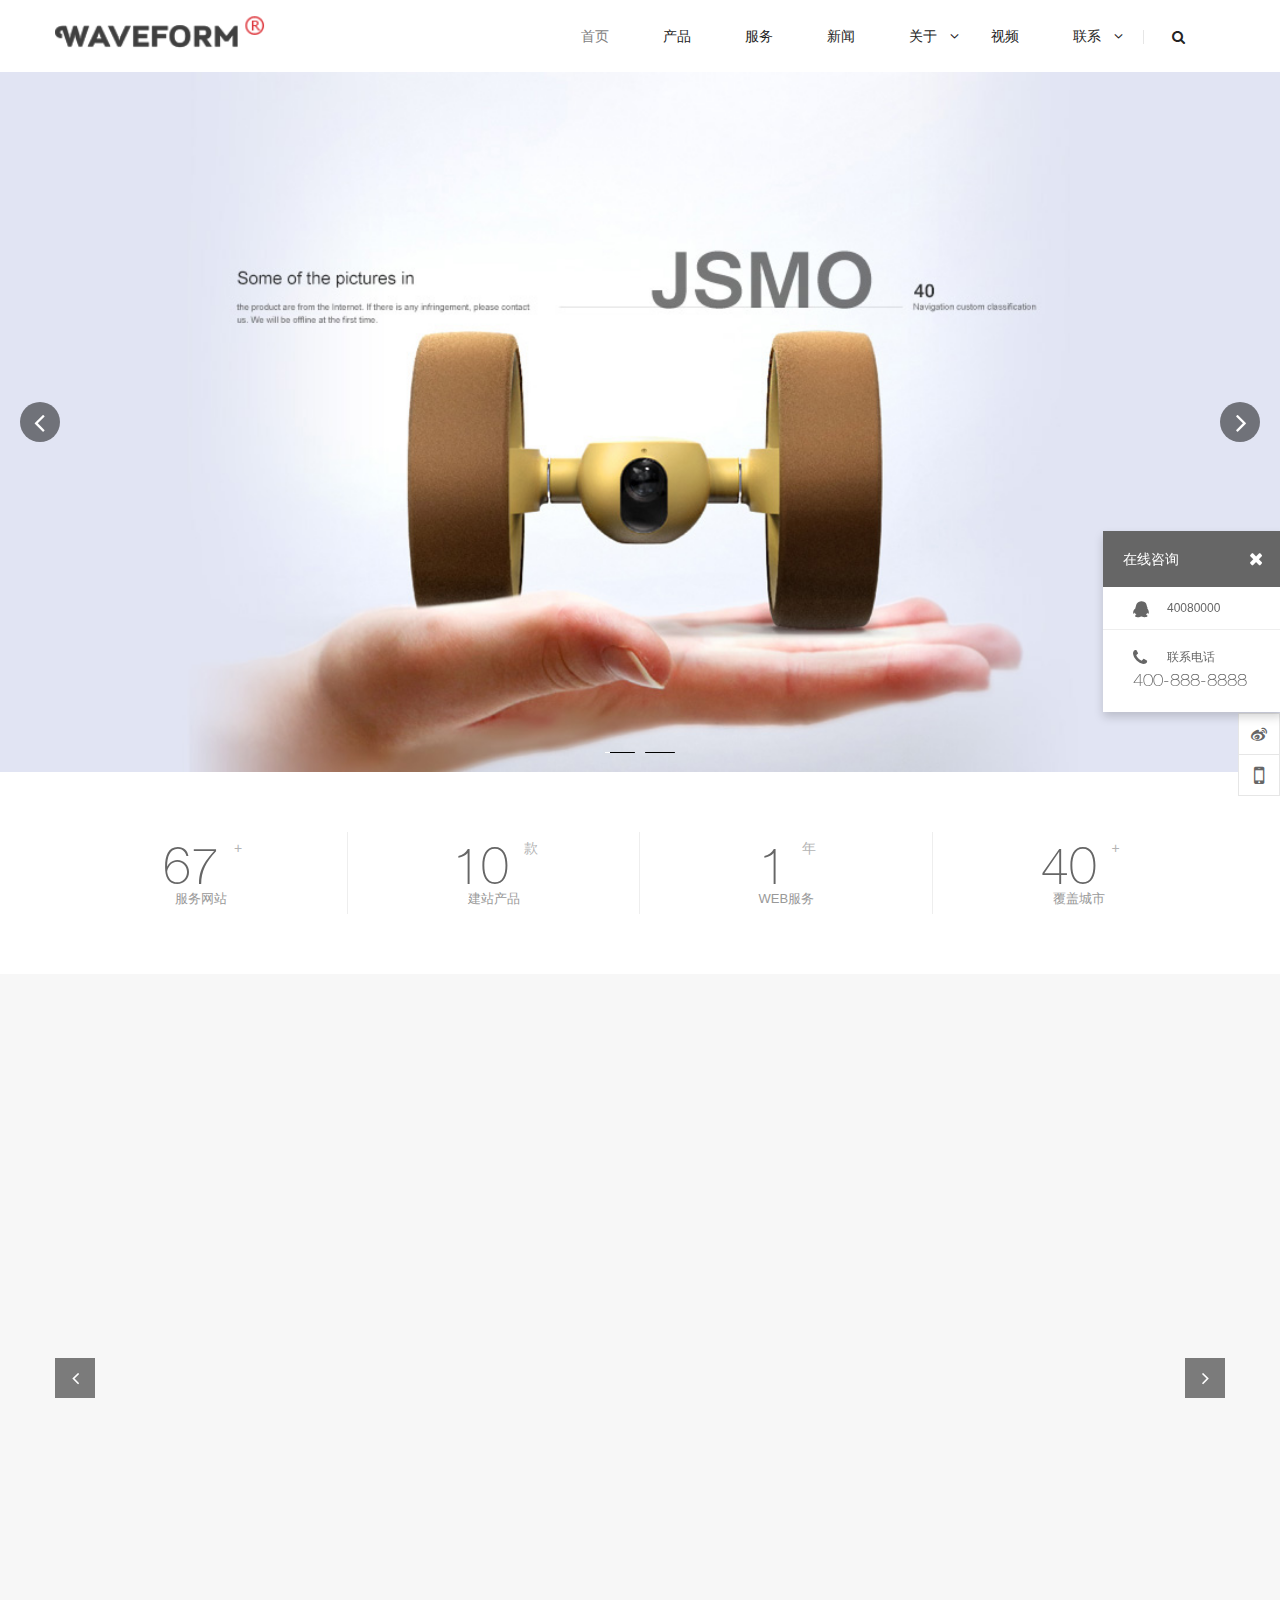
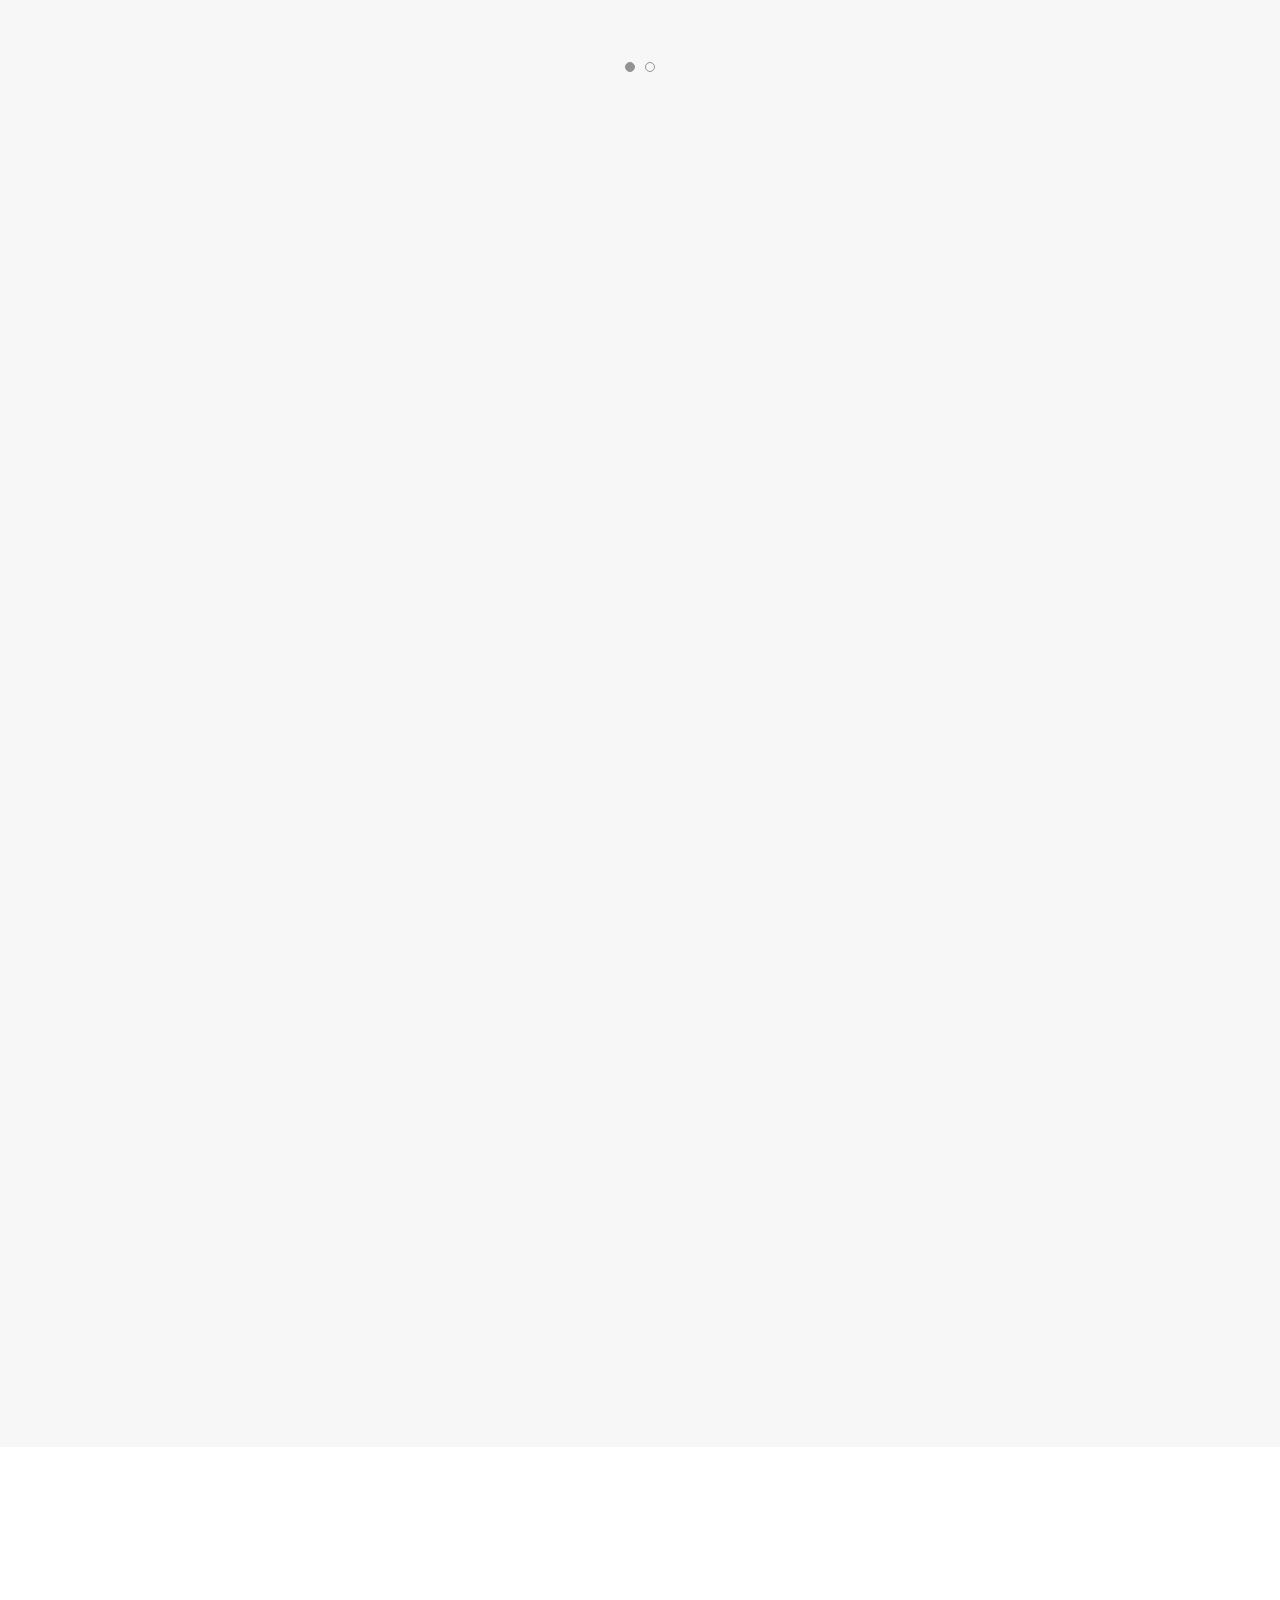
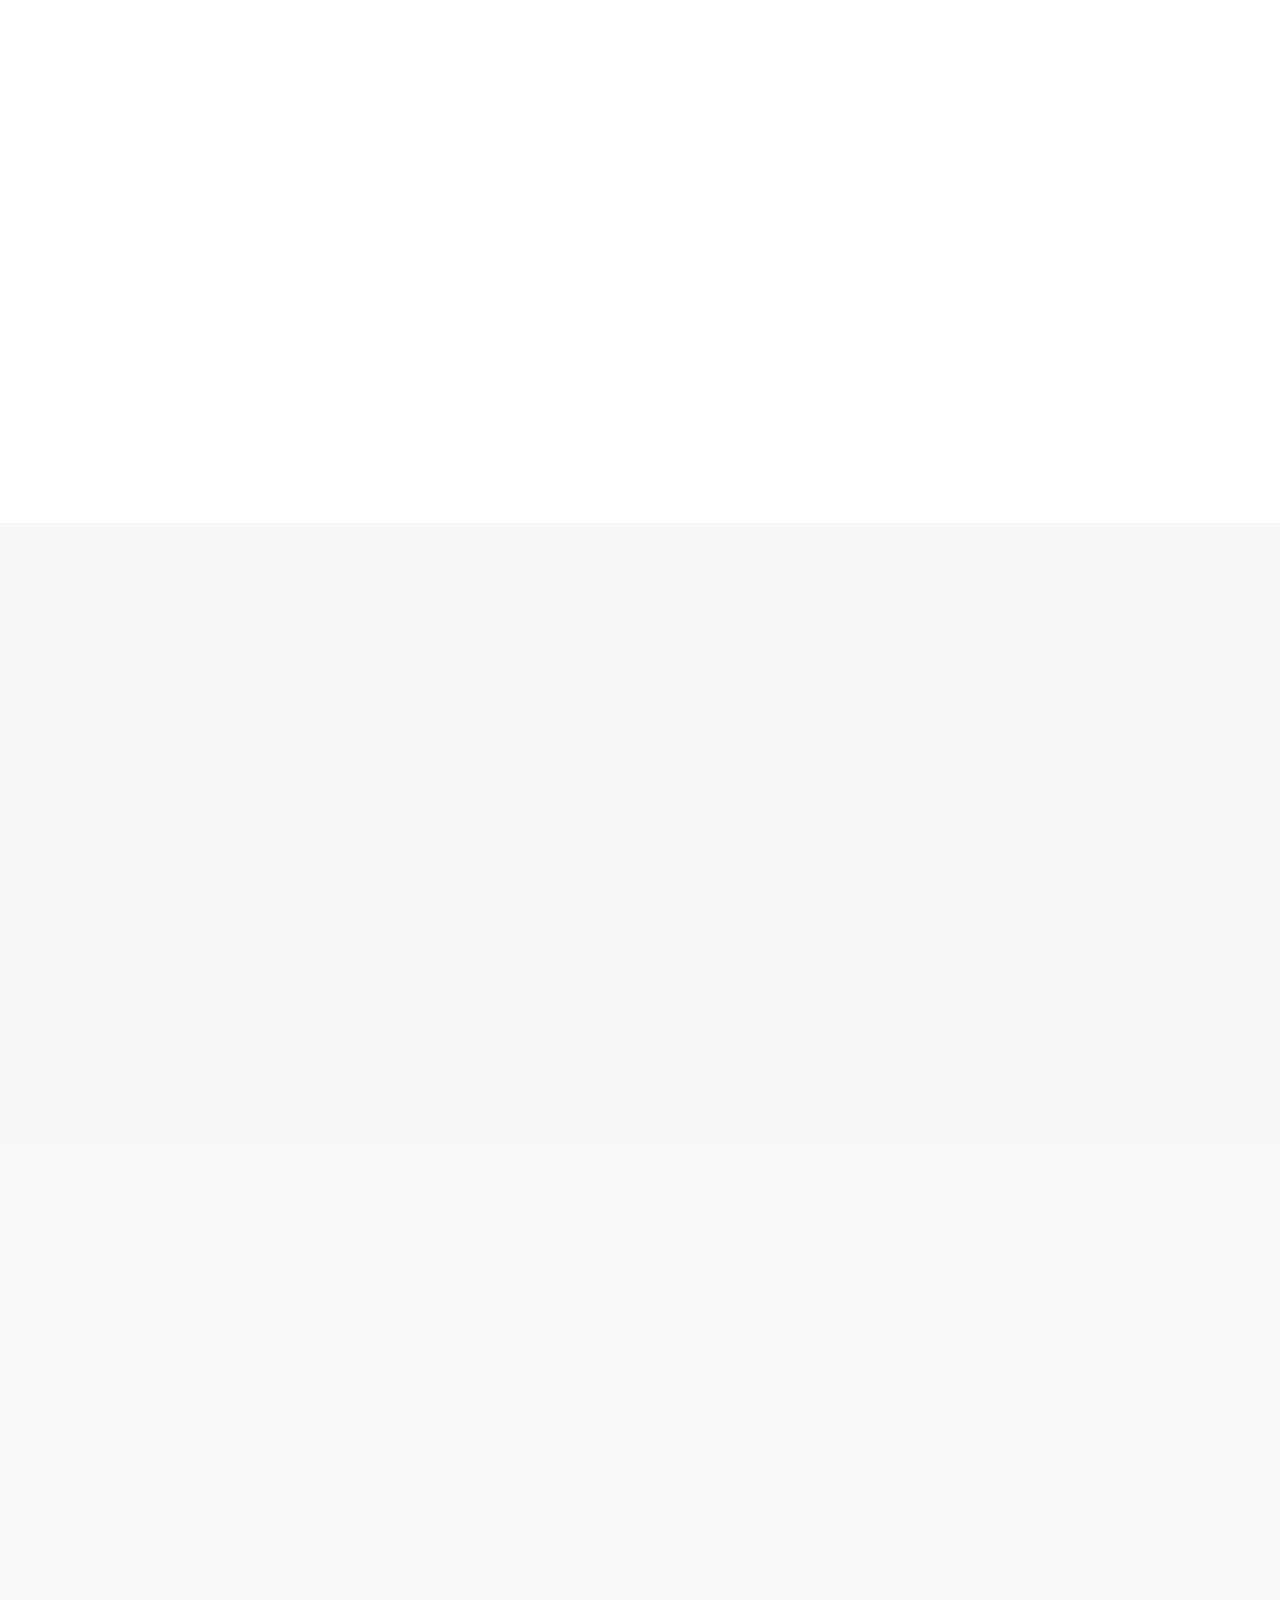
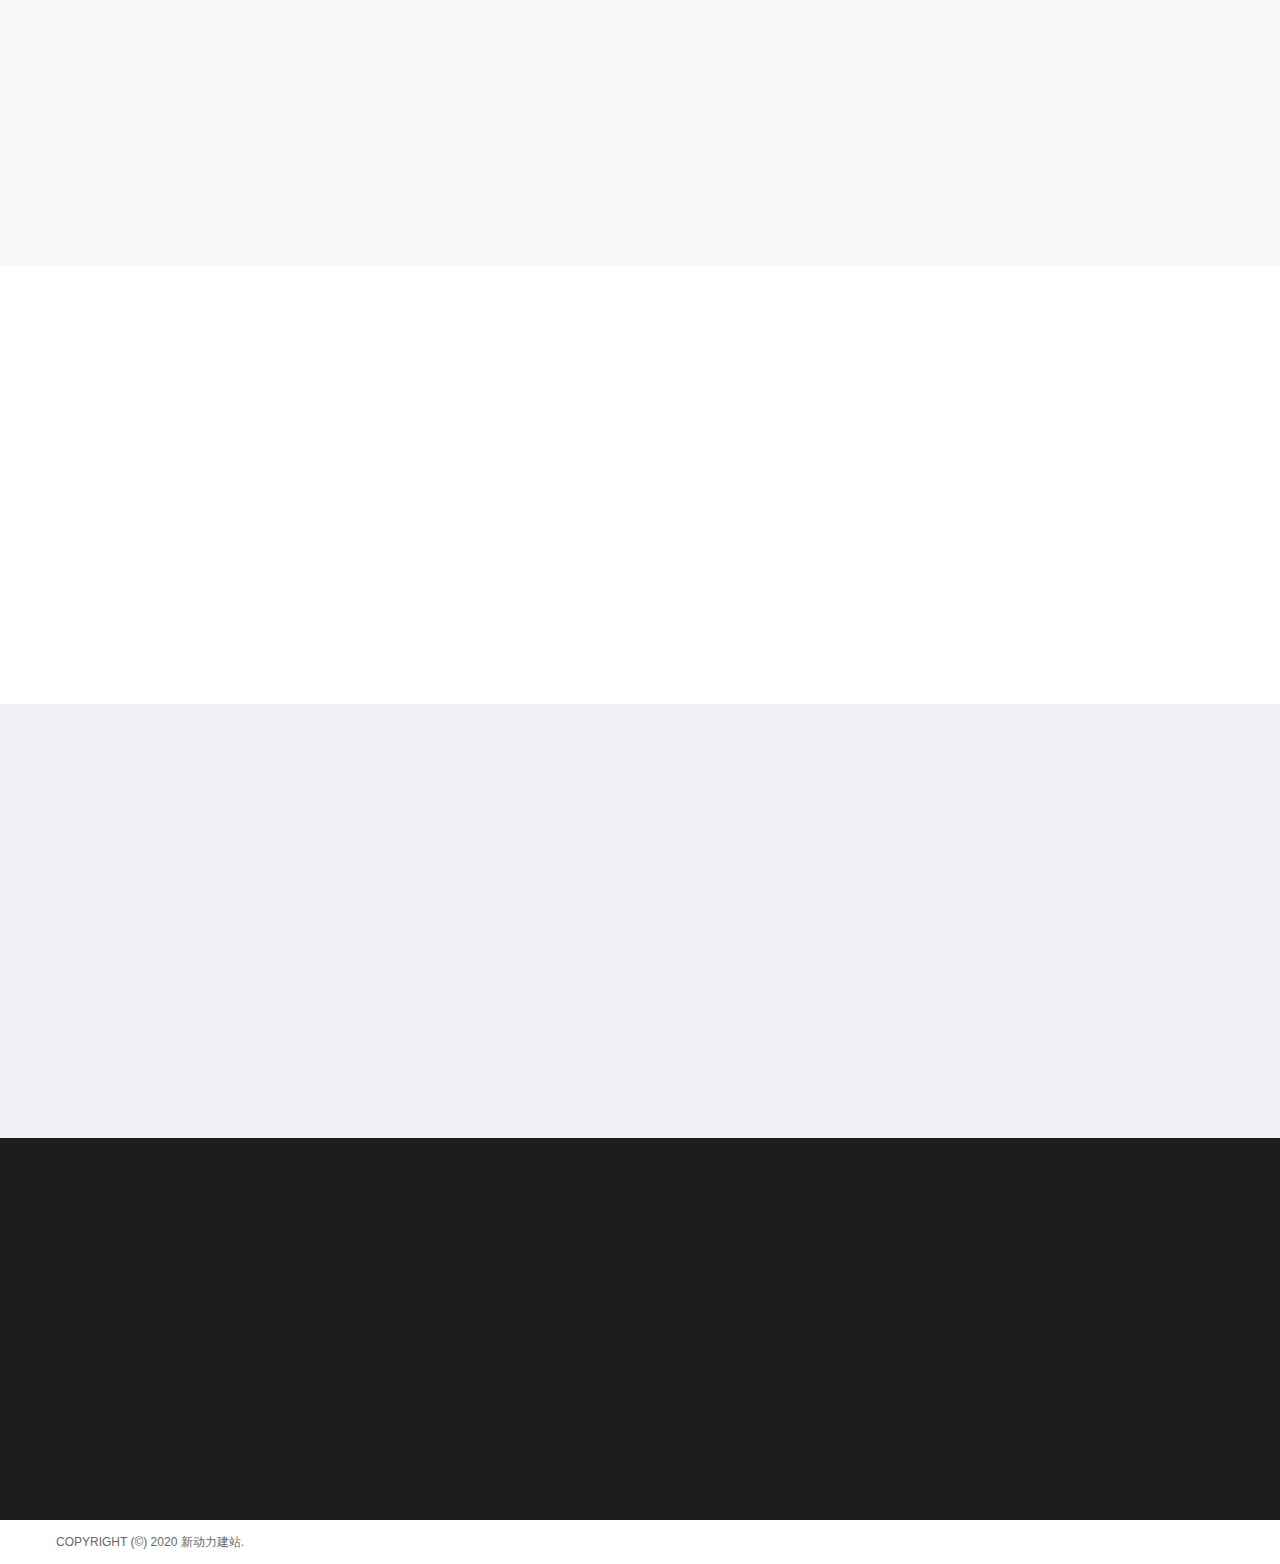
==== commit 707ffe08: "1111" ====
--- a/index.html
+++ b/index.html
@@ -566,7 +566,7 @@
 					<div class="container_content">
 						<div class="content_wrapper">
 							<div class="content_list clearfix">
-								<div class=" item_block wow">
+								<div class="item_block wow">
 									<a href="//ugpmg5xg.mo5.line2.jsmo.xin/list/post/1301551/" class="item_box">
 										<div class="item_img">
 											<img src="./images/1571379375115.jpg" />
--- a/lib/style.css
+++ b/lib/style.css
@@ -4552,26 +4552,26 @@
   display: none;
 }
 
-.bodylist.bodynews .ff_sitecontent .item_block {
-  border: none;
-  width: calc(100% / 3 - 20px);
-  float: left;
-  margin-right: 20px;
-}
-
-.bodylist.bodynews .ff_sitecontent .item_block .date_wrap,
-.bodylist.bodynews .ff_sitecontent .item_block .details,
-.bodylist.bodynews .ff_sitecontent .item_block .item_tags {
-  display: none;
-}
-
-.bodylist.bodynews .ff_sitecontent .item_block .item_img {
-  float: none;
-  width: 100%;
-  padding-top: 73.6%;
-}
-
-.bodylist.bodynews .ff_sitecontent .item_block .item_img img {
+.bodynews .item_block {
+  border: none !important;
+  width: calc(100% / 3 - 20px) !important;
+  float: left !important;
+  margin-right: 20px !important;
+}
+
+.bodynews .item_block .date_wrap,
+.bodynews .item_block .details,
+.bodynews .item_block .item_tags {
+  display: none;
+}
+
+.bodynews .item_block .item_img {
+  float: none !important;
+  width: 100% !important;
+  padding-top: 73.6% !important;
+}
+
+.bodynews .item_block .item_img img {
   width: 100%;
   height: auto;
   overflow: hidden;
@@ -4580,7 +4580,7 @@
   left: 0;
 }
 
-.bodylist.bodynews .ff_sitecontent .item_block .item_wrapper {
+.bodynews .item_block .item_wrapper {
   float: none;
   width: 100%;
   position: relative;
@@ -4588,7 +4588,7 @@
   box-sizing: border-box;
 }
 
-.bodylist.bodynews .ff_sitecontent .item_block .item_wrapper .date_wrap {
+.bodynews .item_block .item_wrapper .date_wrap {
   display: block;
   position: absolute;
   left: 0;
@@ -4602,14 +4602,14 @@
   line-height: normal;
 }
 
-.bodylist.bodynews .ff_sitecontent .item_block .item_wrapper .item_des {
+.bodynews .item_block .item_wrapper .item_des {
   padding-top: 20px;
   margin-top: 20px;
   border-top: 1px solid #dbdbdb;
   position: relative;
 }
 
-.bodylist.bodynews .ff_sitecontent .item_block .item_wrapper .item_des .description {
+.bodynews .item_block .item_wrapper .item_des .description {
   font-size: 13px;
   color: #939393;
   height: 48px;
@@ -4618,7 +4618,7 @@
   overflow: hidden;
 }
 
-.bodylist.bodynews .ff_sitecontent .item_block .item_wrapper .item_des::before {
+.bodynews .item_block .item_wrapper .item_des::before {
   content: '';
   width: 0;
   height: 1px;
@@ -4628,11 +4628,11 @@
   transition: all 0.36s ease;
 }
 
-.bodylist.bodynews .ff_sitecontent .item_block:hover .item_box .item_img img {
+.bodynews .item_block:hover .item_box .item_img img {
   transform: none;
 }
 
-.bodylist.bodynews .ff_sitecontent .item_block:hover .item_des::before {
+.bodynews .item_block:hover .item_des::before {
   width: 100%;
 }
 
@@ -6325,17 +6325,39 @@
 .text-16{
   font-size: 16px;
 }
+.text-30{
+  font-size: 30px;
+}
+.text-26{
+  font-size: 26px;
+  line-height: 1.5;
+}
 .colorHsl100{
   color:hsl(0,0%,100%);
 }
 .colorHsl60{
   color:hsl(0,0%,60%);
 }
+.colorHsl30{
+  color:hsl(0,0%,30%);
+}
 .colorHsl90{
   color:hsl(0,0%,90%);
 }
+.colorHsl0{
+  color:hsl(0,0%,0%);
+}
+.lineHeight2{
+  line-height:2;
+}
 .lineHeight25{
   line-height:2.5;
+}
+.lineHeight175{
+  line-height:1.75;
+}
+.lineHeight175 p{
+  line-height:1.75 !important;
 }
 .w20px{
   width: 20px;
@@ -6361,4 +6383,13 @@
 .page-body #pageTarget{
   background: transparent;
 }
+.page-about{
+  padding: 60px 0;
+}
+.company{
+  color:rgba(153, 153, 153, 0.5609292441171728);
+}
+.contact-footer-bg{
+  background-color: rgba(0, 0, 0, 0.67);
+}
 /*# sourceMappingURL=debug/style.17795.css.map */
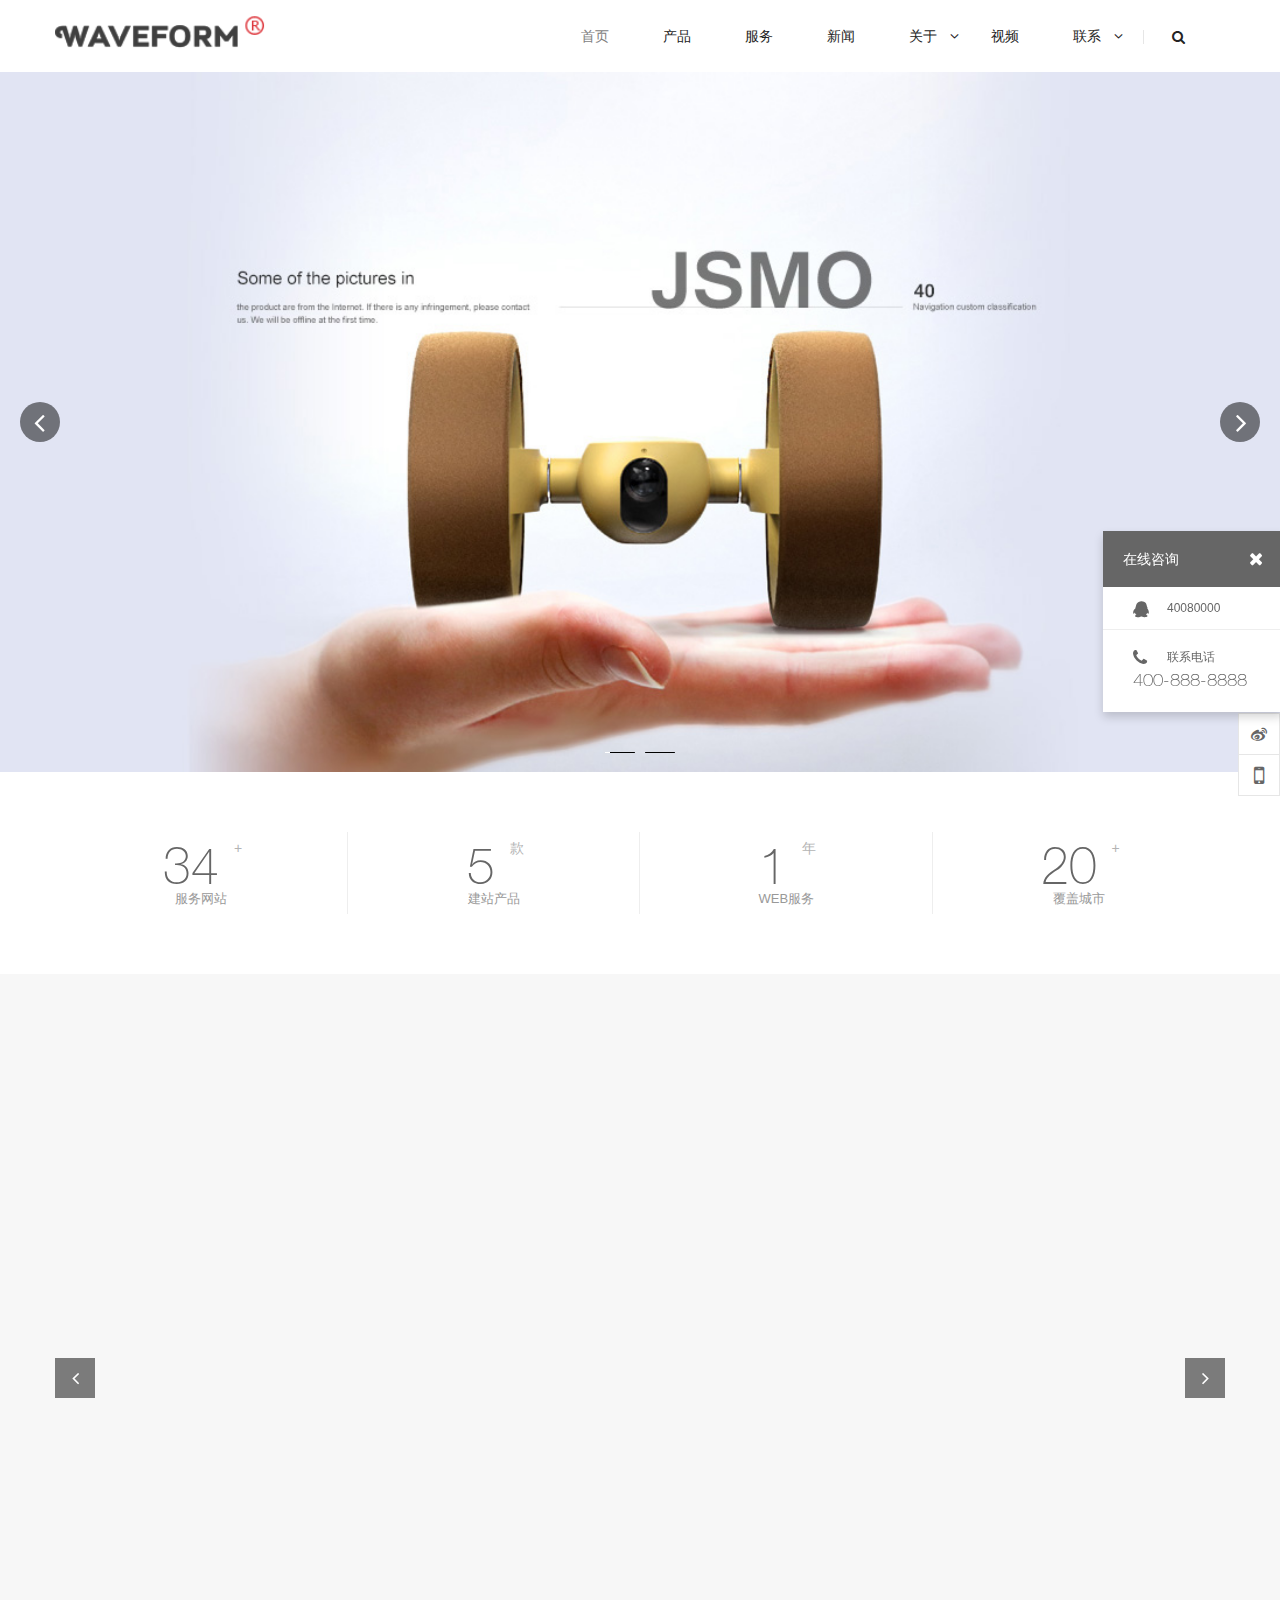
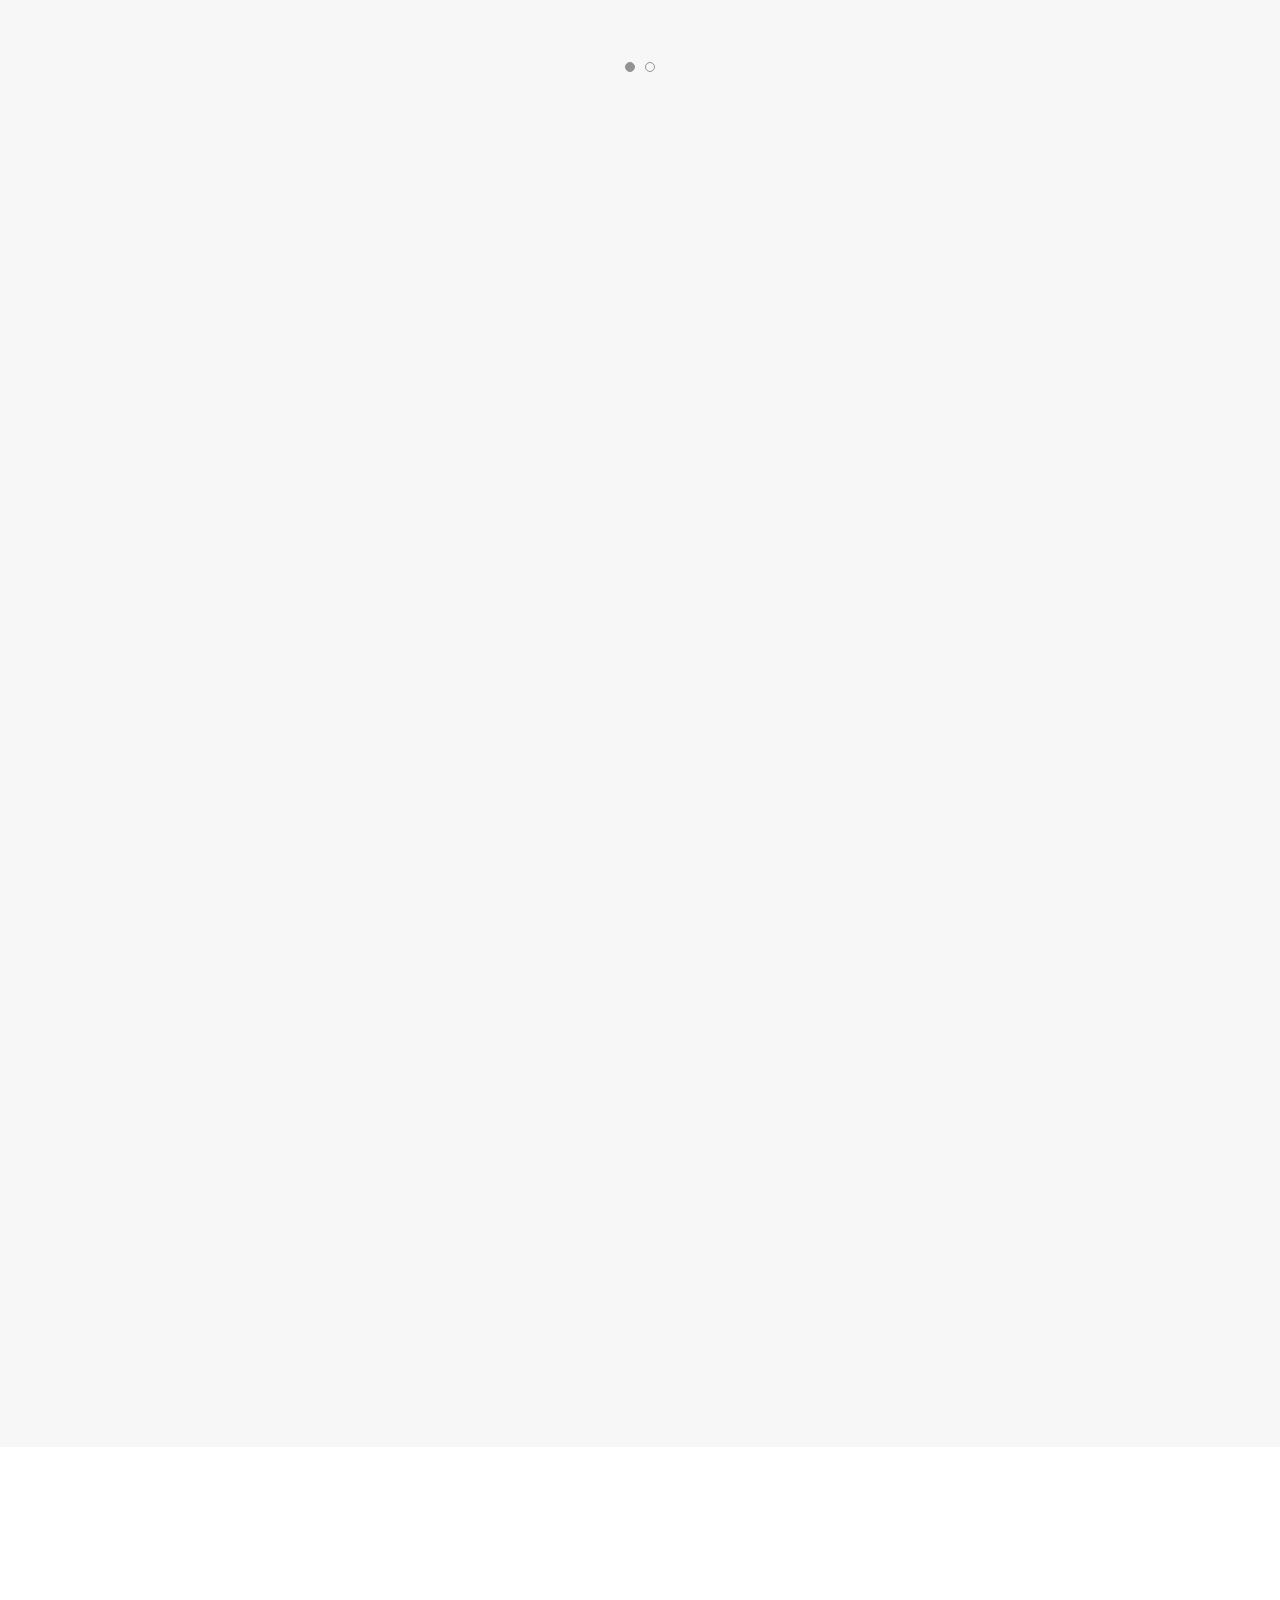
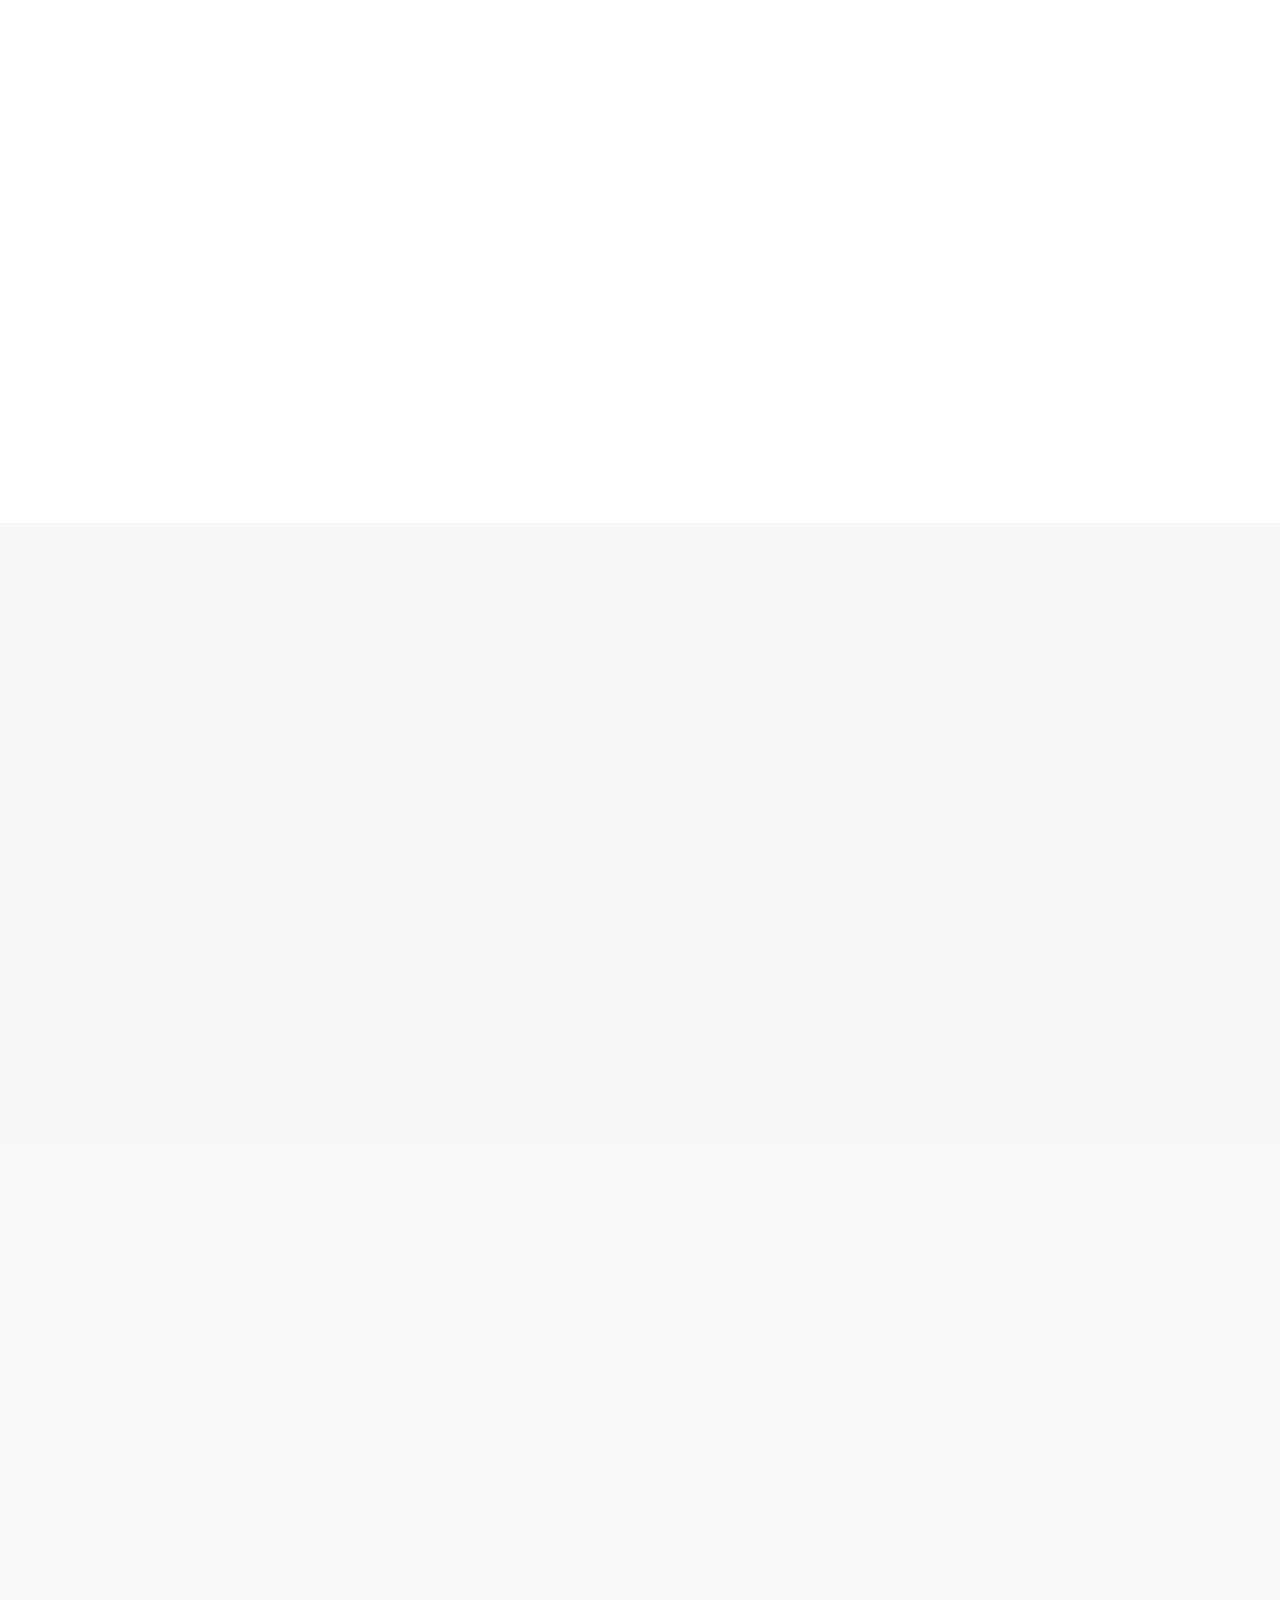
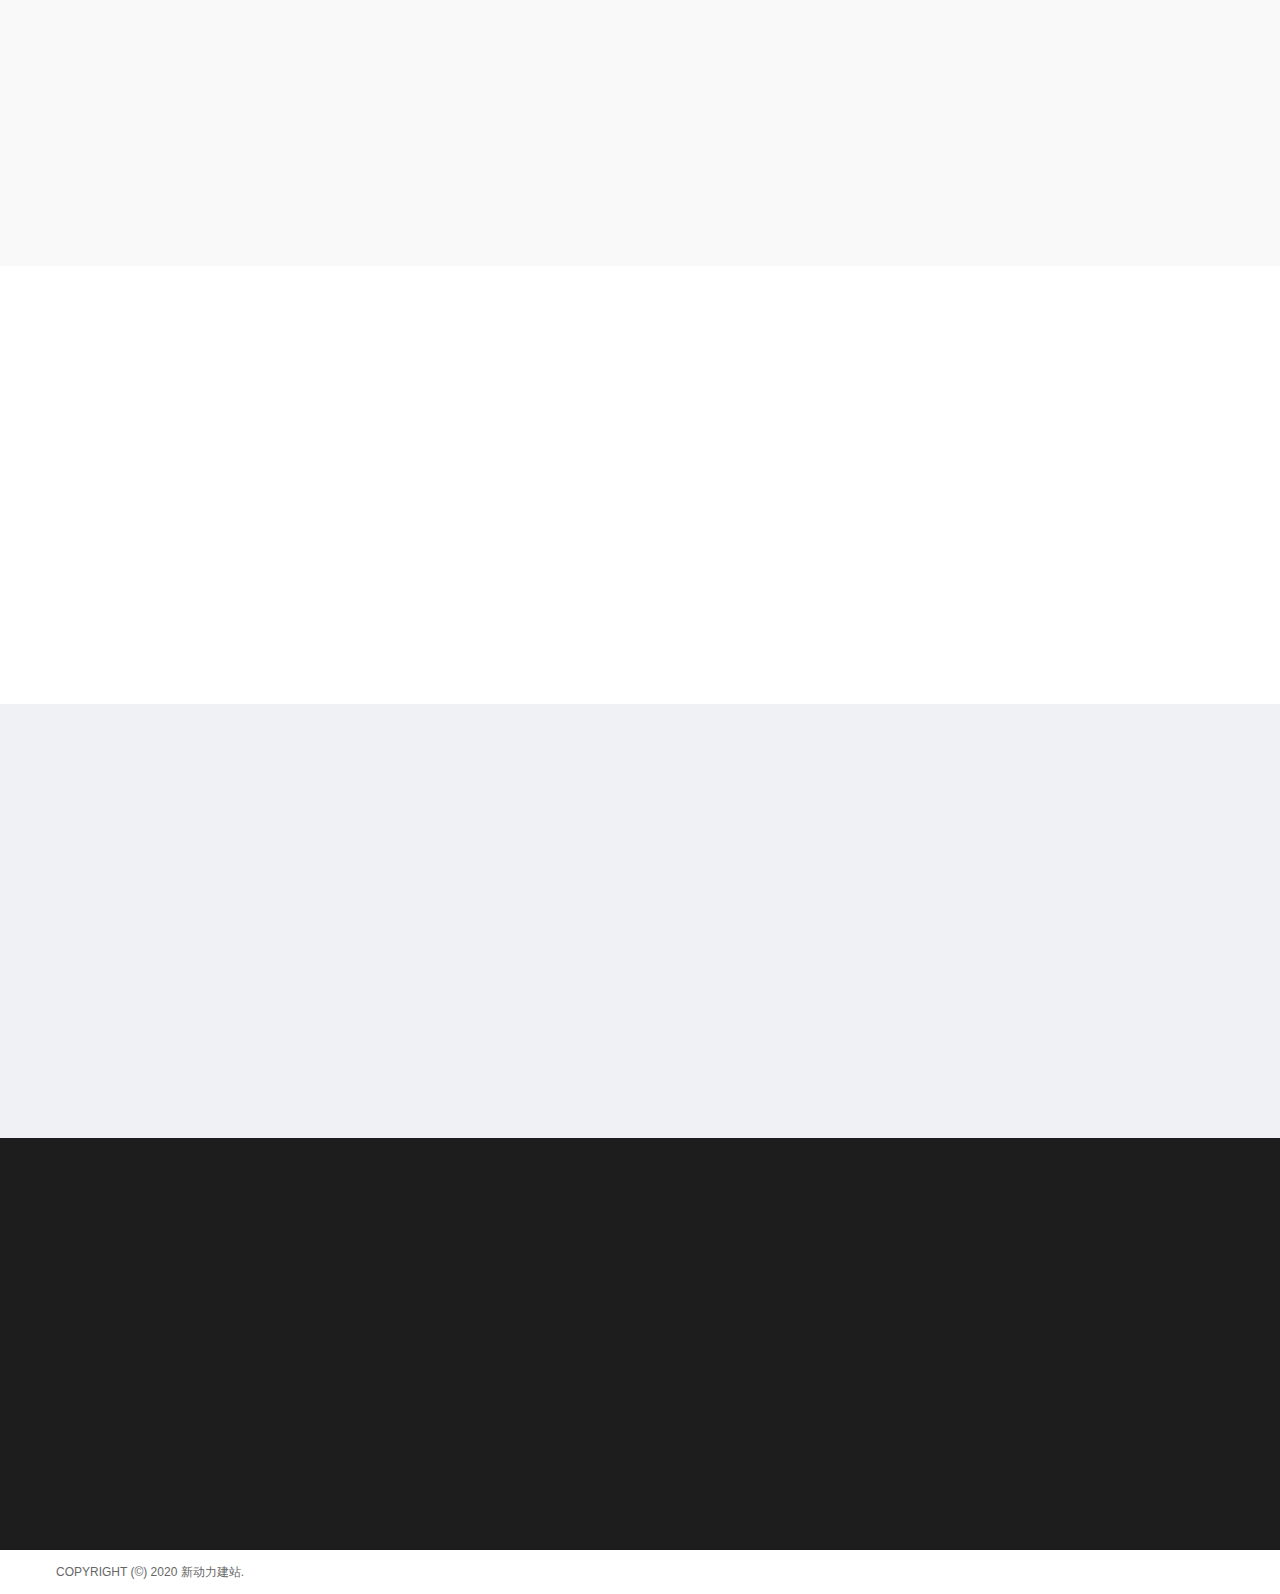
==== commit 71b45ebf: "last" ====
--- a/index.html
+++ b/index.html
@@ -121,32 +121,7 @@
 		</div>
 	</div>
 	<div id="sitecontent" class="ff_sitecontent">
-		<!-- 头部搜索 -->
-		<script>
-			var searchAddr = window.location.origin + '/search/s/';
-			function jumpToSearch($el) {
-				var searchInfor = encodeURIComponent(encodeURIComponent($el.val())) + '/';
-				window.open(searchAddr + searchInfor);
-			}
-			$('.searchGroup .searchSub').click(function () {
-				jumpToSearch($(this).parent().find('input'));
-				return false;
-			});
-
-			$('.searchGroup input').on({
-				'keydown': function (ev) {
-					if (ev.keyCode == 13) {
-						jumpToSearch($(this));
-					}
-				},
-				'blur': function () {
-					var _this = this;
-					setTimeout(function() {
-						$(_this).val("");
-					}, 200);
-				}
-			});
-		</script>
+
 		<div id="indexPage" class="ff_indexPage">
 			<!-- 首页轮播图 start -->
 			<div id="topSlider" class="ff_topSlider mslider module">
@@ -234,7 +209,7 @@
 						<div class="content_wrapper slider" data-slider-num="3" data-slider-loop="0">
 							<div class="content_list clearfix owl-carousel owl-theme owl-loaded owl-drag">
 								<div class="item_block wow">
-									<a href="//ugpmg5xg.mo5.line2.jsmo.xin/list/post/1301679/" class="item_box">
+									<a href="server-detail.html" target="_blank" class="item_box">
 										<div  class="item_img">
 											<img src="./images/1571377527695.jpg" />
 											<div class="item_mask"></div>
@@ -249,7 +224,7 @@
 													2是以用户为中心的一种设计手段，以用户需求为目标而进行的设计。设计过程注重以用户为中心，用户体验的概念从开发的最早期就开始进入整个流程，并贯穿始终
 												</p>
 											</div>
-											<span href="//ugpmg5xg.mo5.line2.jsmo.xin/list/post/1301679/" class="details hide">
+											<span class="details hide">
 												MORE
 												<i class="fa fa-angle-right"></i>
 											</span>
@@ -257,7 +232,7 @@
 									</a>
 								</div>
 								<div class="item_block wow">
-									<a href="//ugpmg5xg.mo5.line2.jsmo.xin/list/post/1301682/" class="item_box">
+									<a href="server-detail.html" target="_blank" class="item_box">
 										<div class="item_img">
 											<img src="./images/1571378570504.jpg" />
 											<div class="item_mask"></div>
@@ -272,7 +247,7 @@
 													&lt;&gt;一个创造性的综合信息处理过程，通过多种元素如线条、符号、数字、色彩等方式的组合把产品的形状以平面或立体的形式展现出来。它是将人的某种目的或需要转换为一个具体的物理或工具的过程；是把一种计划、规划设想、问题解决的方法&lt;/p&gt;
 												</p>
 											</div>
-											<span href="//ugpmg5xg.mo5.line2.jsmo.xin/list/post/1301682/" class="details hide">
+											<span class="details hide">
 												MORE
 												<i class="fa fa-angle-right" aria-hidden="true"></i>
 											</span>
@@ -280,7 +255,7 @@
 									</a>
 								</div>
 								<div class="item_block wow">
-									<a href="//ugpmg5xg.mo5.line2.jsmo.xin/list/post/1301681/" class="item_box">
+									<a href="server-detail.html" target="_blank" class="item_box">
 										<div class="item_img">
 											<img src="./images/1571378965684.jpg" />
 											<div class="item_mask"></div>
@@ -295,7 +270,7 @@
 													工业设计分为产品设计、环境设计、传播设计、设计管理4类；包括造型设计、机械设计、电路设计、服装设计、环境规划、室内设计、建筑设计、UI设计、平面设计、包装设计、广告设计、动画设计、展示设计
 												</p>
 											</div>
-											<span href="//ugpmg5xg.mo5.line2.jsmo.xin/list/post/1301681/" class="details hide">
+											<span class="details hide">
 												MORE
 												<i class="fa fa-angle-right" aria-hidden="true"></i>
 											</span>
@@ -303,7 +278,7 @@
 									</a>
 								</div>
 								<div class="item_block wow">
-									<a href="//ugpmg5xg.mo5.line2.jsmo.xin/list/post/1301680/" class="item_box">
+									<a href="server-detail.html" target="_blank" class="item_box">
 										<div class="item_img">
 											<img src="./images/157137902119.jpg" />
 											<div class="item_mask"></div>
@@ -318,7 +293,7 @@
 													&lt;p&gt;包装设计，是一个学科专业名称，培养掌握平面包装设计、广告艺术设计领域的专业知识及专业技能的人才。经济全球化的今天，包装与商品已融为一体&lt;/p&gt;
 												</p>
 											</div>
-											<span href="//ugpmg5xg.mo5.line2.jsmo.xin/list/post/1301680/" class="details hide">
+											<span class="details hide">
 												MORE
 												<i class="fa fa-angle-right" aria-hidden="true"></i>
 											</span>
@@ -326,7 +301,7 @@
 									</a>
 								</div>
 								<div class="item_block wow">
-									<a href="//ugpmg5xg.mo5.line2.jsmo.xin/list/post/1301683/" class="item_box">
+									<a href="server-detail.html" target="_blank" class="item_box">
 										<div class="item_img">
 											<img
 												src="./images/1571379109758.jpg" />
@@ -342,7 +317,7 @@
 													&lt;p&gt;一个创造性的综合信息处理过程，通过多种元素如线条、符号、数字、色彩等方式的组合把产品的形状以平面或立体的形式展现出来。它是将人的某种目的或需要转换为一个具体的物理或工具的过程；是把一种计划、规划设想、问题解决的方法&lt;/p&gt;
 												</p>
 											</div>
-											<span href="//ugpmg5xg.mo5.line2.jsmo.xin/list/post/1301683/" class="details hide">
+											<span class="details hide">
 												MORE
 												<i class="fa fa-angle-right"></i>
 											</span>
@@ -350,7 +325,7 @@
 									</a>
 								</div>
 								<div class="item_block wow">
-									<a href="//ugpmg5xg.mo5.line2.jsmo.xin/list/post/1301684/" class="item_box">
+									<a href="server-detail.html" target="_blank" class="item_box">
 										<div class="item_img">
 											<img src="./images/1571379241864.jpg" />
 											<div class="item_mask"></div>
@@ -365,7 +340,7 @@
 													根据企业希望向浏览者传递的信息，进行网站功能策划，然后进行的页面设计美化工作。作为企业对外宣传物料的其中一种，精美的网页设计，对于提升企业的互联网品牌形象至关重要
 												</p>
 											</div>
-											<span href="//ugpmg5xg.mo5.line2.jsmo.xin/list/post/1301684/" class="details hide">
+											<span class="details hide">
 												MORE
 												<i class="fa fa-angle-right" aria-hidden="true"></i>
 											</span>
@@ -389,29 +364,31 @@
 						<p class="subtitle">Best Product</p>
 					</div>
 					<div class="container_category wow movedx">
-						<a href="//ugpmg5xg.mo5.line2.jsmo.xin/list/id/255931/" class="active">
+						<a href="product.html" class="active">
 							<span>全部</span>
 						</a>
-						<a href="//ugpmg5xg.mo5.line2.jsmo.xin/list/id/255932/">
+						<a href="product.html">
 							<span>空间导视</span>
 						</a>
-						<a href="//ugpmg5xg.mo5.line2.jsmo.xin/list/id/255933/">
+						<a href="product.html">
 							<span>公益传媒</span>
 						</a>
-						<a href="//ugpmg5xg.mo5.line2.jsmo.xin/list/id/255934/">
+						<a href="product.html">
 							<span>品牌制定</span>
 						</a>
-						<a href="//ugpmg5xg.mo5.line2.jsmo.xin/list/id/255935/">
+						<a href="product.html">
 							<span>产品包装</span>
 						</a>
-						<a href="//ugpmg5xg.mo5.line2.jsmo.xin/list/id/255931/" class="ff_more"><span>MORE</span></a>
+						<a href="product.html" class="ff_more">
+							<span>MORE</span>
+						</a>
 					</div>
 					<div class="container_content">
 						<div class="content_wrapper">
 							<div class="content_list clearfix">
-								<div id="item_block_0" class="item_block_0 item_block wow">
-									<a href="//ugpmg5xg.mo5.line2.jsmo.xin/list/post/1301688/" class="item_box">
-										<div href="//ugpmg5xg.mo5.line2.jsmo.xin/list/post/1301688/" class="item_img" target="_blank">
+								<div class="item_block wow">
+									<a href="product-detail.html" target="_blank" class="item_box">
+										<div class="item_img">
 											<img src="./images/1571370249788.jpg" />
 											<div class="item_mask"></div>
 											<div class="item_icon hide">
@@ -458,19 +435,15 @@
 									</p>
 									<p><br /></p>
 									<p><br /></p>
-									<p><a href="http://www.baidu.com" target="_self" class="more">MORE</a></p>
+									<p><a href="http://www.baidu.com" target="_blank" class="more">MORE</a></p>
 									<p><br /></p>
 								</div>
 							</div>
 						</div>
 
 						<div class="mediabody wow">
-							<a target="_blank" href="http://mo005-1872.mo5.line1.jsmo.xin/list/post/39699/">
+							<a target="_blank" href="http://www.baidu.com">
 								<div class="image design-image">
-								</div>
-								<div class="mask"></div>
-								<div class="link_icon">
-									<i class="fa fa-link" aria-hidden="true"></i>
 								</div>
 							</a>
 						</div>
@@ -492,7 +465,7 @@
 						<div class="content_wrapper">
 							<div class="content_list clearfix">
 								<div class="item_block wow">
-									<a href="//ugpmg5xg.mo5.line2.jsmo.xin/list/post/1301603/" class="item_box">
+									<a href="team-detail.html" target="_blank" class="item_box">
 										<div class="item_img">
 											<img src="./images/1571382332659.jpg" />
 											<div class="item_mask"></div>
@@ -534,12 +507,14 @@
 								<div class="description wow">
 									<p class="text-center">
 										凭借多年在网站设计和开发行业的经验，JSMO引以为豪的是，我们致力于打造独特，创造性和高质量的设计，这些设计采用最新的现代编码和开发技术开发，然后使用最新的结构化编码框架构建，
-										您的开发团队可以轻松将其升级到新的水平。<br /></p>
-									<p style="text-align: center;">
+										您的开发团队可以轻松将其升级到新的水平。<br />
+									</p>
+									<p class="text-center">
 										凭借多年在网站设计和开发行业的经验，JSMO引以为豪的是，我们致力于打造独特，创造性和高质量的设计，这些设计采用最新的现代编码和开发技术开发，然后使用最新的结构化编码框架构建，
-										您的开发团队可以轻松将其升级到新的水平。</p>
+										您的开发团队可以轻松将其升级到新的水平。
+									</p>
 									<p><br /></p>
-									<p style="text-align: center;">
+									<p class="text-center">
 										<a href="http://www.baidu.com" target="_self"
 											class="more"><span style="font-size: 14px;">查看更多</span></a></p>
 									<p><br /></p>
@@ -567,7 +542,7 @@
 						<div class="content_wrapper">
 							<div class="content_list clearfix">
 								<div class="item_block wow">
-									<a href="//ugpmg5xg.mo5.line2.jsmo.xin/list/post/1301551/" class="item_box">
+									<a href="news-detail.html" target="_blank" class="item_box">
 										<div class="item_img">
 											<img src="./images/1571379375115.jpg" />
 											<div class="item_mask"></div>
@@ -588,7 +563,7 @@
 													选出35个杰出视觉体验网站，被选其中,被收录到意大利全国工业设计协会从书中1
 												</p>
 											</div>
-											<span href="//ugpmg5xg.mo5.line2.jsmo.xin/list/post/1301551/" class="details hide">
+											<span class="details hide">
 												MORE
 												<i class="fa fa-angle-right"></i>
 											</span>
@@ -716,14 +691,14 @@
 		<!-- 联系2 start -->
 		<div class="page_contect_editor">
 			<div id="page_body_editor-wrapper" data-type="" class="page_body_editor-wrapper">
-				<div id="qVbFbFqOoERrDiWq" data-window_width="true" data-limit_width="true" class="layout_group footer-contact">
+				<div data-window_width="true" data-limit_width="true" class="layout_group footer-contact">
 					<section class="layout_limit_wrapper">
 						<section class="layout_container">
 							<section class="layout_body">
-								<section id="IxbbDpsNGCaqQjFf" class="layout">
+								<section class="layout">
 									<div class="layout-margin_placeholder_top"></div>
 									<section data-animate="1" data-col="25_25_25_25" class="row" style="width: 100%;">
-										<section id="pqesBEyMrEfrkAtv" class="col editor_wrapper col-25">
+										<section class="col editor_wrapper col-25">
 											<section class="editor ck-content">
 												<p>
 													<span class="text-20">
@@ -745,7 +720,7 @@
 																<i class="ifont ifont-weibo"></i>
 																<span class="ck-editor-name"></span>
 															</a>
-															<a href="http://resources.jsmo.xin/templates/upload/15415/201908/1567074726390.png" target="_blank" class="ck-share-item ck-share-type-weixin">
+															<a href="./images/1567074726390.png" target="_blank" class="ck-share-item ck-share-type-weixin">
 																<i class="ifont ifont-weixin"></i>
 																<span class="ck-editor-name"></span>
 															</a>
@@ -759,7 +734,7 @@
 											</section>
 										</section>
 										<span class="col_space w20px" ></span>
-										<section id="EfXGlBiOdwFICnVn" class="col editor_wrapper col-25">
+										<section class="col editor_wrapper col-25">
 											<section class="editor ck-content">
 												<p><span class="text-16" style="font-size:16px;">优质服务</span></p>
 												<p>&nbsp;</p>
@@ -787,7 +762,7 @@
 											</section>
 										</section>
 										<span class="col_space w20px" ></span>
-										<section id="GvGvaCikLFHCpvmC" class="col editor_wrapper col-25">
+										<section class="col editor_wrapper col-25">
 											<section class="editor ck-content">
 												<p><span class="text-16">服务范围</span></p>
 												<p>&nbsp;</p>
@@ -816,7 +791,7 @@
 										</section>
 										<span class="col_space w20px"></span>
 
-										<section id="qlJcthNFMylEylfo" class="col editor_wrapper col-25">
+										<section class="col editor_wrapper col-25">
 											<section class="editor ck-content">
 												<figure class="table" data-border="true">
 													<table>
@@ -824,8 +799,8 @@
 															<tr>
 																<td>&nbsp;</td>
 																<td colspan="4">
-																	<figure class="image"><img
-																			src="http://resources.jsmo.xin/templates/upload/15415/201908/1567074726390.png">
+																	<figure class="image">
+																	<img src="./images/1567074726390.png">
 																	</figure>
 																	<p style="text-align:center;">&nbsp;</p>
 																	<p style="text-align:center;">微信公众号</p>
@@ -840,9 +815,9 @@
 									</section>
 									<div class="layout-margin_placeholder_bottom"></div>
 								</section>
-								<section id="qIljZtQDEJLVafKR" class="layout">
+								<section class="layout">
 									<section data-animate="1" data-col="100" class="row">
-										<section id="POcsFhsVDesdUiGN" class="col editor_wrapper col-100">
+										<section class="col editor_wrapper col-100">
 											<section class="editor ck-content friend-link">
 												<p>
 													友情链接 ：
--- a/lib/style.css
+++ b/lib/style.css
@@ -2045,6 +2045,8 @@
   border-top: 1px dotted rgba(170, 170, 170, 0.2);
 }
 
+#banner{
+}
 #banner div {
   height: 300px;
 }
@@ -3423,44 +3425,44 @@
   right: 0;
 }
 
-.bodylist.bodyservice .ff_sitecontent #pageTarget {
+.bodylist.bodyservice #pageTarget {
   padding: 80px 5% 0;
   background-color: transparent;
 }
 
-.bodylist.bodyservice .ff_sitecontent #pageTarget .container_header {
+.bodylist.bodyservice #pageTarget .container_header {
   display: block;
   padding-bottom: 40px;
 }
 
-.bodylist.bodyservice .ff_sitecontent .content {
+.bodylist.bodyservice .content {
   margin: 0 auto;
   padding: 0 0 60px;
   max-width: 1170px;
   background: transparent;
 }
 
-.bodylist.bodyservice .ff_sitecontent .content .container_content {
+.bodylist.bodyservice .content .container_content {
   padding: 0;
 }
 
-.bodylist.bodyservice .ff_sitecontent .content .item_block {
+.bodylist.bodyservice .content .item_block {
   border: none;
   width: calc(100% / 3 - 20px);
   margin-right: 20px;
 }
 
-.bodylist.bodyservice .ff_sitecontent .content .item_block .date_wrap,
-.bodylist.bodyservice .ff_sitecontent .content .item_block .details,
-.bodylist.bodyservice .ff_sitecontent .content .item_block .item_tags {
-  display: none;
-}
-
-.bodylist.bodyservice .ff_sitecontent .content .item_block .item_img {
+.bodylist.bodyservice .content .item_block .date_wrap,
+.bodylist.bodyservice .content .item_block .details,
+.bodylist.bodyservice .content .item_block .item_tags {
+  display: none;
+}
+
+.bodylist.bodyservice .content .item_block .item_img {
   padding-top: 67%;
 }
 
-.bodylist.bodyservice .ff_sitecontent .content .item_block .item_img img {
+.bodylist.bodyservice .content .item_block .item_img img {
   width: 100%;
   height: auto;
   overflow: hidden;
@@ -3470,7 +3472,7 @@
   border: #fff 10px solid;
 }
 
-.bodylist.bodyservice .ff_sitecontent .content .item_block .item_img .item_mask {
+.bodylist.bodyservice .content .item_block .item_img .item_mask {
   width: 100%;
   height: 100%;
   position: absolute;
@@ -3480,13 +3482,13 @@
   transition: all ease-out 0.2s;
 }
 
-.bodylist.bodyservice .ff_sitecontent .content .item_block .item_wrapper {
+.bodylist.bodyservice .content .item_block .item_wrapper {
   padding: 38px 38px 46px 38px;
   text-align: center;
   background: #fff;
 }
 
-.bodylist.bodyservice .ff_sitecontent .content .item_block .item_wrapper .details {
+.bodylist.bodyservice .content .item_block .item_wrapper .details {
   padding: 8px 50px;
   background: transparent;
   border: #ddd 1px solid;
@@ -3500,24 +3502,24 @@
   text-transform: lowercase;
 }
 
-.bodylist.bodyservice .ff_sitecontent .content .item_block .item_wrapper .title,
-.bodylist.bodyservice .ff_sitecontent .content .item_block .item_wrapper .subtitle,
-.bodylist.bodyservice .ff_sitecontent .content .item_block .item_wrapper .item_des {
+.bodylist.bodyservice .content .item_block .item_wrapper .title,
+.bodylist.bodyservice .content .item_block .item_wrapper .subtitle,
+.bodylist.bodyservice .content .item_block .item_wrapper .item_des {
   text-align: center;
 }
 
-.bodylist.bodyservice .ff_sitecontent .content .item_block:hover .item_box .item_img .item_mask {
+.bodylist.bodyservice .content .item_block:hover .item_box .item_img .item_mask {
   width: calc(100% - 20px);
   height: calc(100% - 20px);
   left: 0px;
   top: 0px;
 }
 
-.bodylist.bodyservice .ff_sitecontent .content .item_block:hover .item_wrapper {
+.bodylist.bodyservice .content .item_block:hover .item_wrapper {
   transform: translateY(-5px);
 }
 
-.bodylist.bodyservice .ff_sitecontent .content .item_block:hover .item_wrapper .details {
+.bodylist.bodyservice .content .item_block:hover .item_wrapper .details {
   background: #232323;
   border-color: #232323;
   color: #fff;
@@ -6116,24 +6118,24 @@
   background-color: #f7f7f7;
 }
 
-.bodylist .ff_sitecontent #banner {
+.bodylist #banner {
   height: 360px;
 }
 
-.bodylist .ff_sitecontent #banner div {
+.bodylist #banner div {
   height: 360px;
   background-size: cover;
   background-position: center;
   background-repeat: no-repeat;
 }
 
-.bodylist .ff_sitecontent .container_category {
-  float: none;
-}
-
-.bodylist .ff_sitecontent #pageTarget {
+.bodylist .container_category {
+  float: none !important;
+}
+
+.bodylist #pageTarget {
   margin: 0 auto;
-  padding-top: 60px;
+  padding-top: 60px !important;
   max-width: 1170px;
   background: transparent;
 }
@@ -6157,7 +6159,7 @@
   line-height: normal;
 }
 
-.bodylist .ff_sitecontent .container_category {
+.bodylist .container_category {
   width: 100%;
   text-align: center;
   margin-bottom: 40px;
@@ -6328,10 +6330,16 @@
 .text-30{
   font-size: 30px;
 }
+.text-40{
+  font-size: 40px;
+}
 .text-26{
   font-size: 26px;
   line-height: 1.5;
 }
+.text-info{
+  color:rgb(114,114,114);
+}
 .colorHsl100{
   color:hsl(0,0%,100%);
 }
@@ -6361,6 +6369,12 @@
 }
 .w20px{
   width: 20px;
+}
+.w50px{
+  width: 50px;
+}
+.w500px{
+  width: 500px;
 }
 .layout-margin_placeholder_top{
   height: 60px;
@@ -6376,7 +6390,7 @@
   text-decoration: underline;
 }
 .page-body{
-  padding-top: 72px;
+  padding-top: 72px !important;
   background-color: #f7f7f7;
   padding-bottom: 60px;
 }
@@ -6392,4 +6406,22 @@
 .contact-footer-bg{
   background-color: rgba(0, 0, 0, 0.67);
 }
+.bottomServerList .item_block .item_wrapper{
+  padding: 24px 20px !important;
+}
+.bottomServerList .content_list .item_info .title{
+  font-size: 16px !important;
+  line-height: 30px !important;
+  transition: all 0.36s ease 0s !important;
+}
+.bottomServerList p{
+  margin-block-start: 0 !important;
+  margin-block-end: 0 !important;
+}
+.server-detail-bg-1{
+  background-color: rgb(17, 17, 17);
+}
+.server-detail-bg-2{
+  background-color: rgba(0, 0, 0, 0.745);
+}
 /*# sourceMappingURL=debug/style.17795.css.map */
